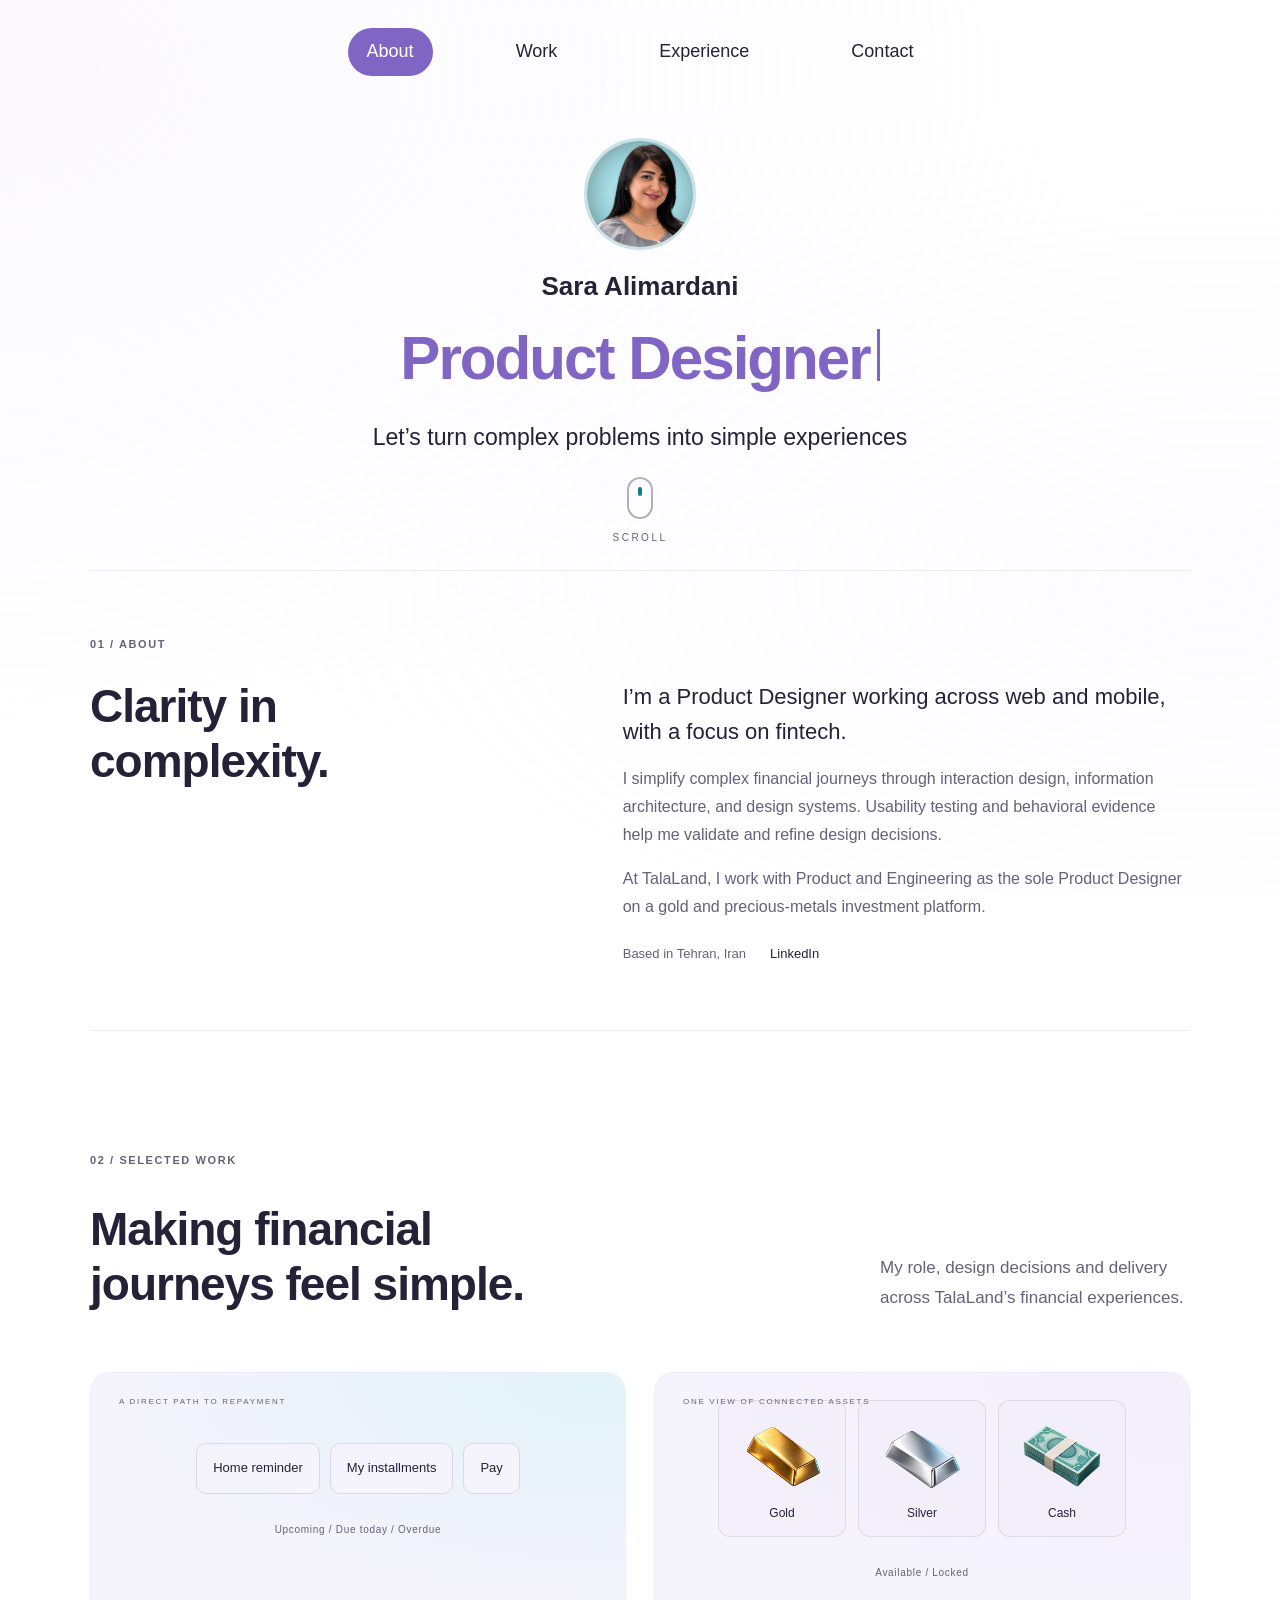
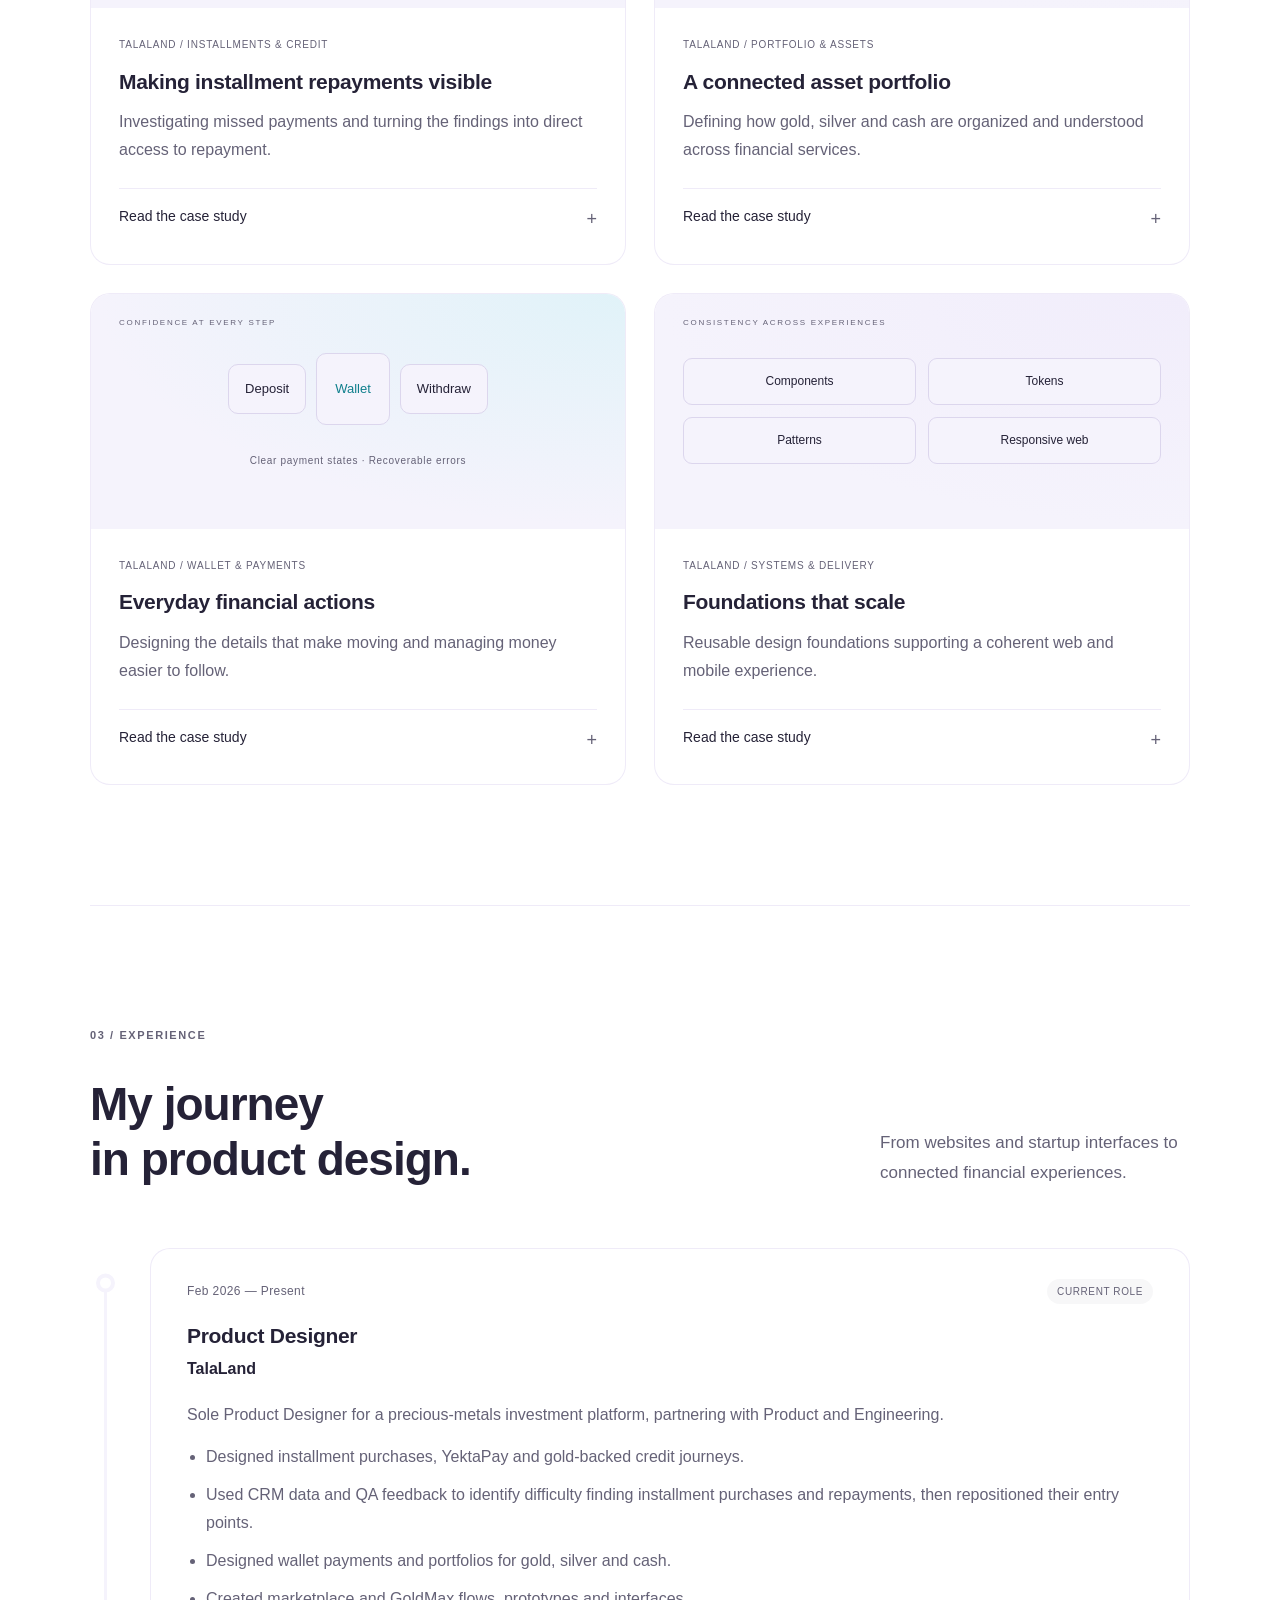
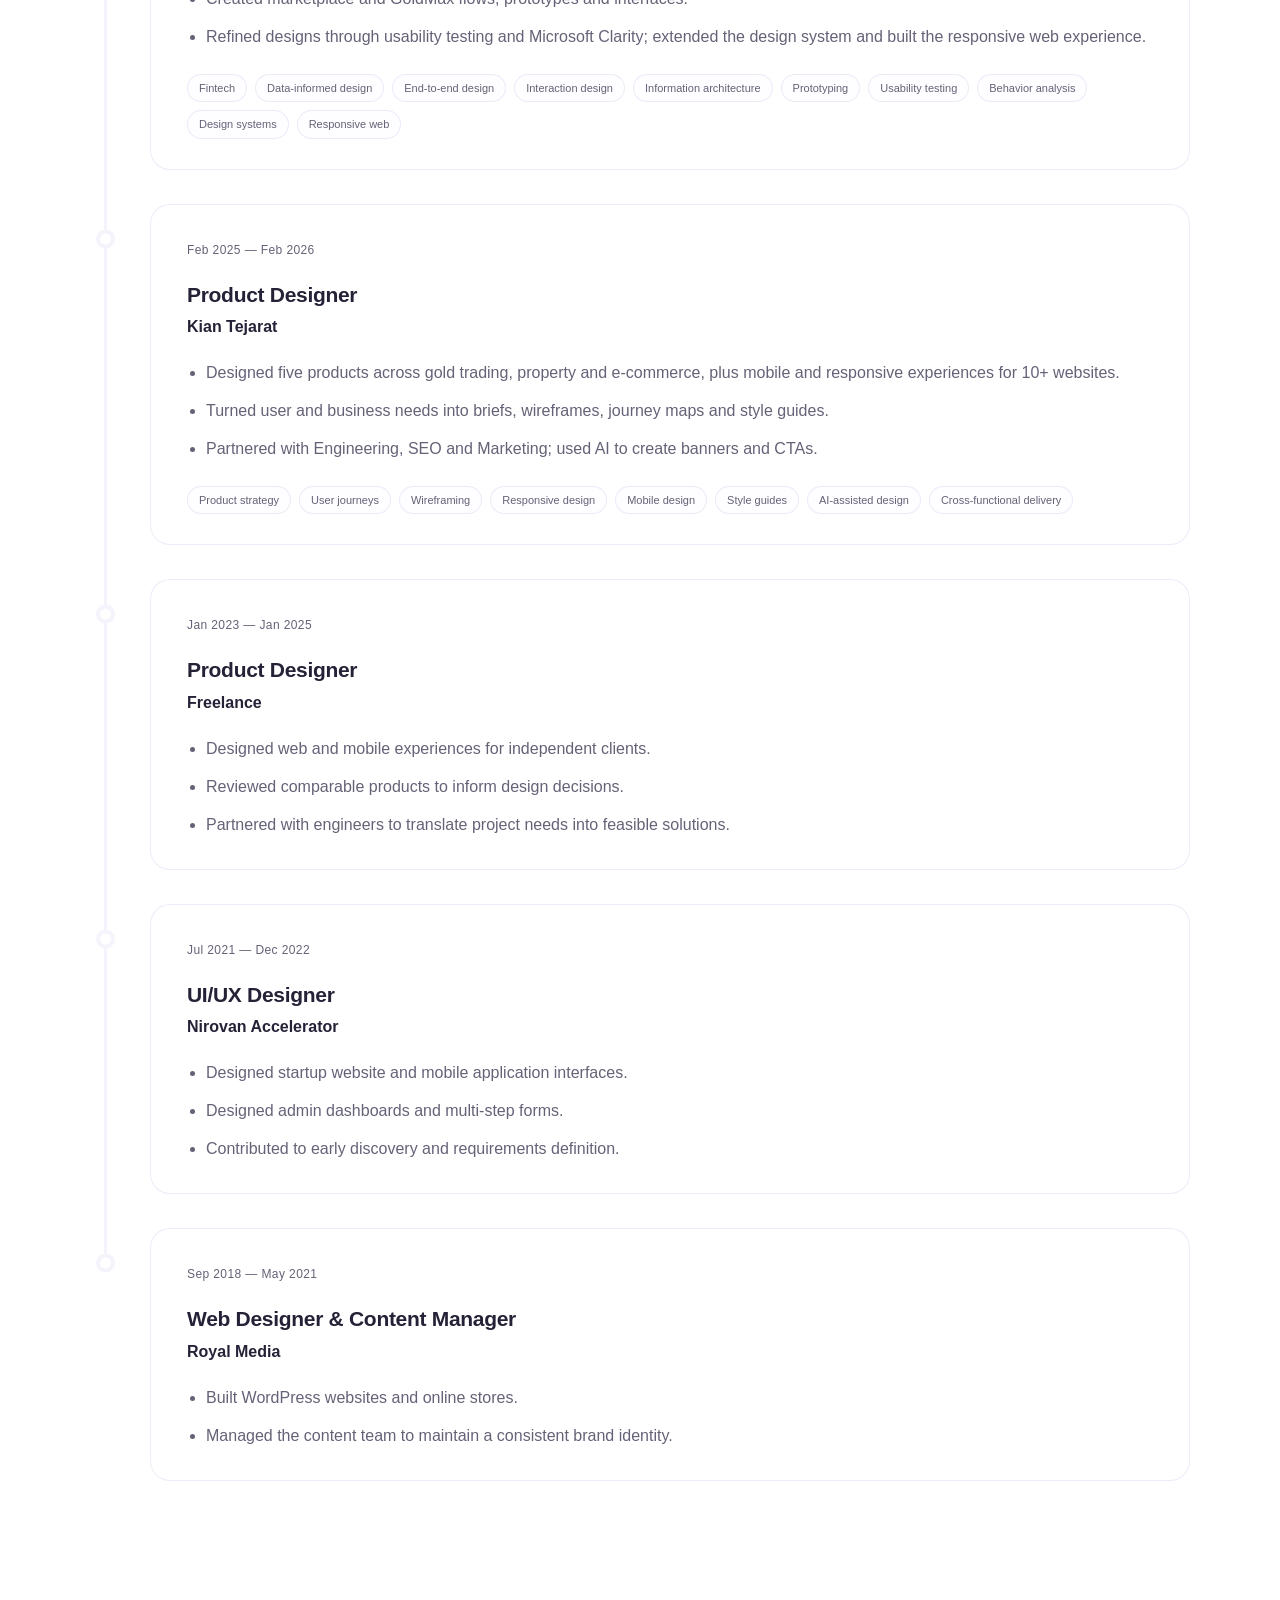
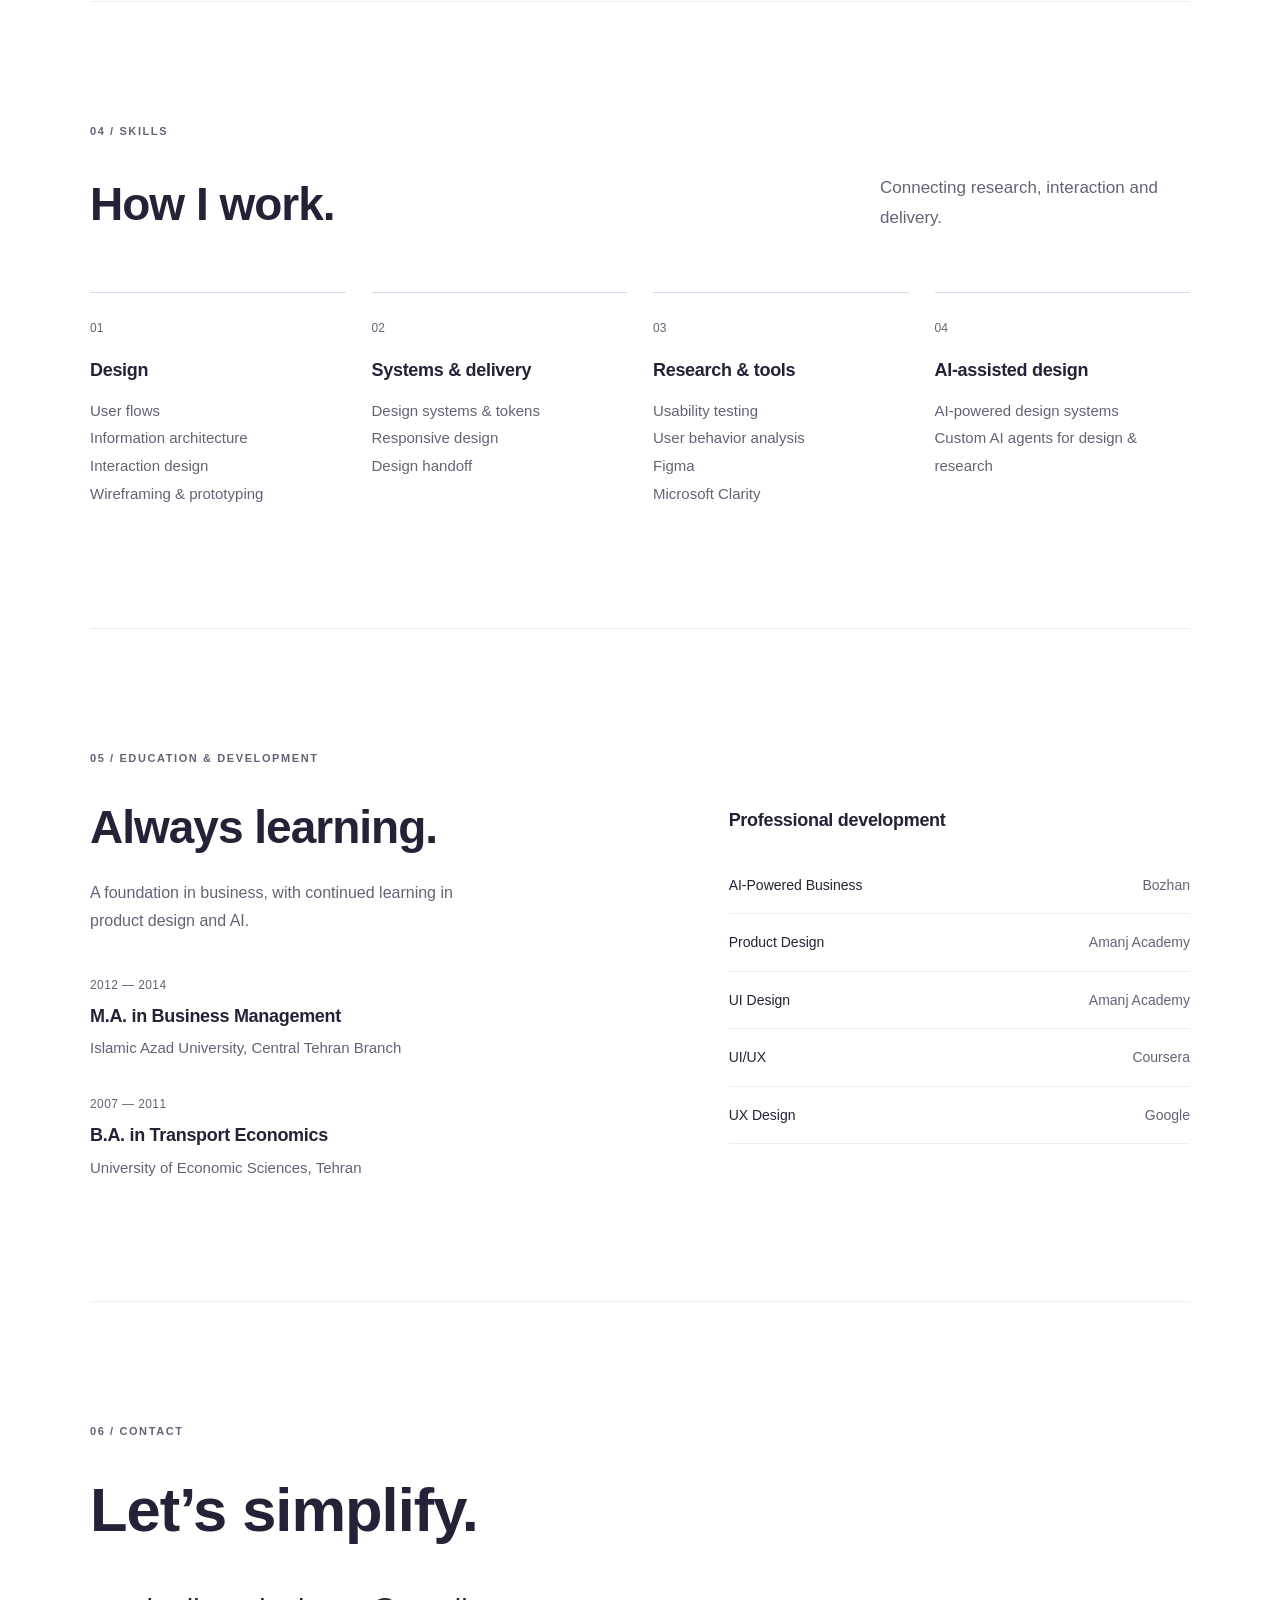
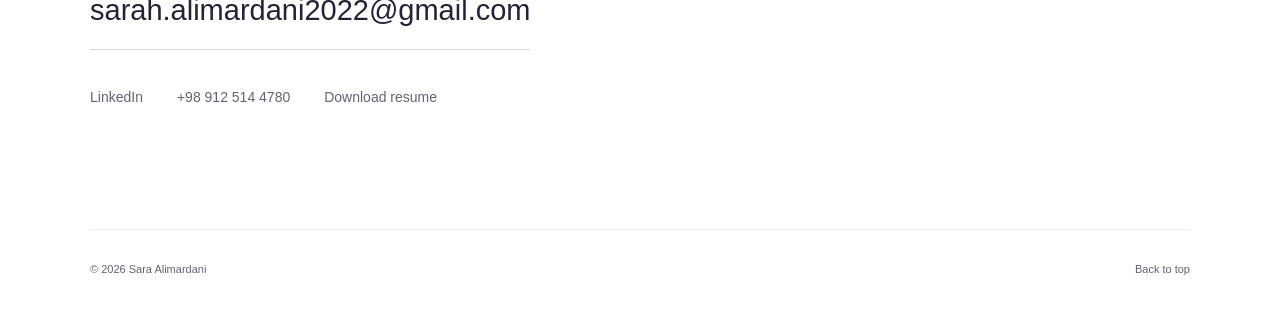
==== index.html @ 8ee539e5 "Restore purple and cyan in a light theme" ====
<!doctype html>
<html lang="en" dir="ltr">
<head><meta charset="utf-8"><meta name="viewport" content="width=device-width,initial-scale=1"><meta name="theme-color" content="#ffffff"><meta name="description" content="Sara Alimardani, Product Designer. Fintech product design, financial journeys, research and design systems."><title>Sara Alimardani — Product Designer</title><link rel="stylesheet" href="style.css?v=20261010-light-purple-cyan"><script src="app.js?v=20261009-roles" defer></script></head>
<body>
<a class="skip" href="#about">Skip to content</a>
<header><nav aria-label="Main navigation"><a class="active" href="#about" aria-current="location">About</a><a href="#work">Work</a><a href="#experience">Experience</a><a href="#contact">Contact</a></nav><div class="page-progress" aria-hidden="true"><span></span></div></header>
<main>
<section class="hero" id="top"><div class="hero-content"><img class="portrait" src="sara-alimardani.jpg" alt="Sara Alimardani" width="740" height="740"><p class="name">Sara Alimardani</p><h1><span id="typed">Product Designer</span><span class="cursor" aria-hidden="true"></span></h1><p class="tagline">Let’s turn complex problems into simple experiences</p></div><a href="#about" class="scroll-cue" aria-label="Scroll to about"><span class="scroll-mouse" aria-hidden="true"><span class="scroll-wheel"></span></span><span class="scroll-label">SCROLL</span></a></section>
<section id="about" class="section wrap"><div class="section-label">01 / ABOUT</div><div class="about-grid"><h2>Clarity in<br>complexity.</h2><div><p class="lead">I’m a Product Designer working across web and mobile, with a focus on fintech.</p><p>I simplify complex financial journeys through interaction design, information architecture, and design systems. Usability testing and behavioral evidence help me validate and refine design decisions.</p><p>At TalaLand, I work with Product and Engineering as the sole Product Designer on a gold and precious-metals investment platform.</p><div class="about-meta"><span>Based in Tehran, Iran</span><a href="https://www.linkedin.com/in/saraalimardani" target="_blank" rel="noopener noreferrer">LinkedIn</a></div></div></div></section>
<section id="work" class="section wrap"><div class="section-label">02 / SELECTED WORK</div><div class="section-heading"><h2>Making financial<br>journeys feel simple.</h2><p>My role, design decisions and delivery across TalaLand’s financial experiences.</p></div><div class="work-grid">
<article class="work-card"><div class="work-visual installments" aria-hidden="true"><div class="visual-label">A DIRECT PATH TO REPAYMENT</div><div class="flow"><span>Home reminder</span><span>My installments</span><span>Pay</span></div><div class="flow-bottom">Upcoming / Due today / Overdue</div></div><div class="work-copy"><p class="eyebrow">TALALAND / INSTALLMENTS &amp; CREDIT</p><h3>Making installment repayments visible</h3><p>Investigating missed payments and turning the findings into direct access to repayment.</p><details><summary>Read the case study <span>+</span></summary><p><strong>Problem and my role.</strong> A high number of users were not paying their installments. As TalaLand’s sole Product Designer, I investigated the repayment experience and designed changes to how users found and accessed payment.</p><p><strong>Research.</strong> I gathered QA data and worked with CRM and its manager. I prepared a set of questions for CRM to complete with user-related information, and reviewed records of users who had not paid over the previous two months.</p><p><strong>Finding.</strong> My analysis pointed to difficulty finding the installment-payment action after a change to the installment hub. I treated discoverability as the issue to address in the repayment journey.</p><p><strong>Decision 1 — a home-screen reminder.</strong> For users with an installment purchase, I designed a box on the app’s home screen that appears three days before payment is due. Its status progresses from three days remaining to two, one, due today and overdue. A payment CTA provides direct access to repayment. Once the installment is paid, the box disappears.</p><p><strong>Decision 2 — a hub for returning users.</strong> I split the installment hub into “My installment purchases” and “New installment purchase” tabs. The tabs appear for users who have previously made an installment purchase. Users who have never made one continue to see the purchase-options page.</p><p><strong>From evidence to delivery.</strong> I took the work from investigating non-payment and collecting information from QA and CRM to defining the two access points, their interaction states and conditional visibility. Both changes were added to the app. The delivered design gives existing buyers access to repayment from the home screen and the installment hub.</p><p><strong>Impact measurement.</strong> This work is recent, and its effect on repayment has not yet been measured. The delivered changes establish direct access to payment; a reduction in missed payments is not yet a verified result.</p></details></div></article>
<article class="work-card"><div class="work-visual assets" aria-hidden="true"><div class="visual-label">ONE VIEW OF CONNECTED ASSETS</div><div class="asset-stack"><span><img src="gold-3d.png" alt="" width="1280" height="1280" loading="lazy">Gold</span><span><img src="silver-3d.png" alt="" width="1280" height="1280" loading="lazy">Silver</span><span><img src="cash-3d.png" alt="" width="1280" height="1280" loading="lazy">Cash</span></div><div class="flow-bottom">Available / Locked</div></div><div class="work-copy"><p class="eyebrow">TALALAND / PORTFOLIO &amp; ASSETS</p><h3>A connected asset portfolio</h3><p>Defining how gold, silver and cash are organized and understood across financial services.</p><details><summary>Read the case study <span>+</span></summary><p><strong>My role.</strong> I built TalaLand’s asset portfolio from the ground up, starting with the asset model and information architecture before designing its views and interactions.</p><p><strong>Structure before screens.</strong> The portfolio needed to represent gold, silver and cash across financial services. I defined the available and locked asset states as part of that structure.</p><p><strong>Journey and interface.</strong> I designed the portfolio overview, asset details and transaction history as connected parts of the experience. This took the work from defining what the portfolio contained to designing how people navigated and understood it.</p><p><strong>Delivered work.</strong> The design scope included the asset model, information architecture, portfolio views, asset states, details and transaction history. My contribution extended beyond individual interface screens to the structure underlying them.</p></details></div></article>
<article class="work-card"><div class="work-visual wallet" aria-hidden="true"><div class="visual-label">CONFIDENCE AT EVERY STEP</div><div class="wallet-flow"><span>Deposit</span><span class="wallet-center">Wallet</span><span>Withdraw</span></div><div class="flow-bottom">Clear payment states · Recoverable errors</div></div><div class="work-copy"><p class="eyebrow">TALALAND / WALLET &amp; PAYMENTS</p><h3>Everyday financial actions</h3><p>Designing the details that make moving and managing money easier to follow.</p><details><summary>Read the case study <span>+</span></summary><p><strong>My role.</strong> I designed TalaLand’s wallet and payment flows and worked with Product and Engineering on constraints and handoff.</p><p><strong>Journey scope.</strong> The work covered deposits, withdrawals, bank account management and deposit matching. I considered the supporting tasks alongside the main movement of money.</p><p><strong>States and interaction.</strong> I designed payment statuses and error handling as part of the flows. I included these states in the interaction design alongside the primary actions.</p><p><strong>Delivery.</strong> I partnered with Product and Engineering to translate the designs into a feasible delivery scope and handoff. The resulting design covered the core actions and the states users encountered around them.</p></details></div></article>
<article class="work-card"><div class="work-visual systems" aria-hidden="true"><div class="visual-label">CONSISTENCY ACROSS EXPERIENCES</div><div class="system-blocks"><span>Components</span><span>Tokens</span><span>Patterns</span><span>Responsive web</span></div></div><div class="work-copy"><p class="eyebrow">TALALAND / SYSTEMS &amp; DELIVERY</p><h3>Foundations that scale</h3><p>Reusable design foundations supporting a coherent web and mobile experience.</p><details><summary>Read the case study <span>+</span></summary><p><strong>My role.</strong> I extended TalaLand’s existing design system and designed the responsive web experience from scratch, partnering with Product and Engineering on delivery.</p><p><strong>Design foundations.</strong> I added components, tokens and reusable patterns to the existing system. This connected the foundations used to build interfaces with the wider product-design work.</p><p><strong>Product application.</strong> I applied the design work to the responsive web experience. My scope included both the reusable system and the experience it supported.</p><p><strong>Delivery.</strong> I worked with Product and Engineering on constraints and handoff. The contribution spanned reusable design foundations, responsive interface design and collaboration through delivery.</p></details></div></article>
</div></section>
<section id="experience" class="section wrap"><div class="section-label">03 / EXPERIENCE</div><div class="section-heading"><h2>My journey<br>in product design.</h2><p>From websites and startup interfaces to connected financial experiences.</p></div><div class="timeline"><div class="timeline-track" aria-hidden="true"><div class="timeline-fill"></div></div>
<article class="job"><span class="dot" aria-hidden="true"></span><div class="job-card"><div class="job-top"><span class="date">Feb 2026 — Present</span><span class="status">Current role</span></div><h3>Product Designer</h3><p class="company">TalaLand</p><p>Sole Product Designer for a precious-metals investment platform, partnering with Product and Engineering.</p><ul><li>Designed installment purchases, YektaPay and gold-backed credit journeys.</li><li>Used CRM data and QA feedback to identify difficulty finding installment purchases and repayments, then repositioned their entry points.</li><li>Designed wallet payments and portfolios for gold, silver and cash.</li><li>Created marketplace and GoldMax flows, prototypes and interfaces.</li><li>Refined designs through usability testing and Microsoft Clarity; extended the design system and built the responsive web experience.</li></ul><div class="tags"><span>Fintech</span><span>Data-informed design</span><span>End-to-end design</span><span>Interaction design</span><span>Information architecture</span><span>Prototyping</span><span>Usability testing</span><span>Behavior analysis</span><span>Design systems</span><span>Responsive web</span></div></div></article>
<article class="job"><span class="dot" aria-hidden="true"></span><div class="job-card"><span class="date">Feb 2025 — Feb 2026</span><h3>Product Designer</h3><p class="company">Kian Tejarat</p><ul><li>Designed five products across gold trading, property and e-commerce, plus mobile and responsive experiences for 10+ websites.</li><li>Turned user and business needs into briefs, wireframes, journey maps and style guides.</li><li>Partnered with Engineering, SEO and Marketing; used AI to create banners and CTAs.</li></ul><div class="tags"><span>Product strategy</span><span>User journeys</span><span>Wireframing</span><span>Responsive design</span><span>Mobile design</span><span>Style guides</span><span>AI-assisted design</span><span>Cross-functional delivery</span></div></div></article>
<article class="job"><span class="dot" aria-hidden="true"></span><div class="job-card"><span class="date">Jan 2023 — Jan 2025</span><h3>Product Designer</h3><p class="company">Freelance</p><ul><li>Designed web and mobile experiences for independent clients.</li><li>Reviewed comparable products to inform design decisions.</li><li>Partnered with engineers to translate project needs into feasible solutions.</li></ul></div></article>
<article class="job"><span class="dot" aria-hidden="true"></span><div class="job-card"><span class="date">Jul 2021 — Dec 2022</span><h3>UI/UX Designer</h3><p class="company">Nirovan Accelerator</p><ul><li>Designed startup website and mobile application interfaces.</li><li>Designed admin dashboards and multi-step forms.</li><li>Contributed to early discovery and requirements definition.</li></ul></div></article>
<article class="job"><span class="dot" aria-hidden="true"></span><div class="job-card"><span class="date">Sep 2018 — May 2021</span><h3>Web Designer &amp; Content Manager</h3><p class="company">Royal Media</p><ul><li>Built WordPress websites and online stores.</li><li>Managed the content team to maintain a consistent brand identity.</li></ul></div></article>
</div></section>
<section id="skills" class="section wrap"><div class="section-label">04 / SKILLS</div><div class="section-heading"><h2>How I work.</h2><p>Connecting research, interaction and delivery.</p></div><div class="skills-grid"><article><span class="skill-number">01</span><h3>Design</h3><p>User flows<br>Information architecture<br>Interaction design<br>Wireframing &amp; prototyping</p></article><article><span class="skill-number">02</span><h3>Systems &amp; delivery</h3><p>Design systems &amp; tokens<br>Responsive design<br>Design handoff</p></article><article><span class="skill-number">03</span><h3>Research &amp; tools</h3><p>Usability testing<br>User behavior analysis<br>Figma<br>Microsoft Clarity</p></article><article><span class="skill-number">04</span><h3>AI-assisted design</h3><p>AI-powered design systems<br>Custom AI agents for design &amp; research</p></article></div></section>
<section id="education" class="section wrap"><div class="section-label">05 / EDUCATION &amp; DEVELOPMENT</div><div class="education-grid"><div><h2>Always learning.</h2><p class="education-intro">A foundation in business, with continued learning in product design and AI.</p><div class="degree"><span class="date">2012 — 2014</span><h3>M.A. in Business Management</h3><p>Islamic Azad University, Central Tehran Branch</p></div><div class="degree"><span class="date">2007 — 2011</span><h3>B.A. in Transport Economics</h3><p>University of Economic Sciences, Tehran</p></div></div><div class="courses"><h3>Professional development</h3><div><span>AI-Powered Business</span><span>Bozhan</span></div><div><span>Product Design</span><span>Amanj Academy</span></div><div><span>UI Design</span><span>Amanj Academy</span></div><div><span>UI/UX</span><span>Coursera</span></div><div><span>UX Design</span><span>Google</span></div></div></div></section>
<section id="contact" class="section wrap contact"><div class="section-label">06 / CONTACT</div><h2>Let’s simplify.</h2><a class="email" href="mailto:sarah.alimardani2022@gmail.com">sarah.alimardani2022@gmail.com </a><div class="contact-links"><a href="https://www.linkedin.com/in/saraalimardani" target="_blank" rel="noopener noreferrer">LinkedIn</a><a href="tel:+989125144780">+98 912 514 4780</a><a href="Sara-Alimardani-Resume.pdf" download>Download resume</a></div></section>
</main><footer class="wrap"><span>© <span id="year">2026</span> Sara Alimardani</span><a href="#top">Back to top</a></footer>
</body></html>
---- style.css ----
:root{color-scheme:light;--bg:#FFFFFF;--panel:#FFFFFF;--ink:#252237;--muted:#656277;--cyan:#0F7F8C;--purple:#7C3AED;--border:rgba(128,101,196,.15);font-family:Arial,Helvetica,sans-serif;font-synthesis:none}*{box-sizing:border-box}html{scroll-behavior:smooth;scroll-padding-top:110px}body{margin:0;color:var(--ink);background:var(--bg);font-size:16px;line-height:1.7}body:before{content:"";position:fixed;inset:0;pointer-events:none;z-index:-1;background:radial-gradient(ellipse at 0 8%,#EDE7FAa6,transparent 60%),radial-gradient(ellipse at 95% 65%,#EDE7FA60,transparent 55%)}a{color:inherit;text-decoration:none}button,a,summary{-webkit-tap-highlight-color:transparent}a:focus-visible,summary:focus-visible{outline:2px solid var(--cyan);outline-offset:7px;border-radius:5px}::selection{background:#7C3AED80;color:white}h1,h2,h3,p{margin:0}h2{font-size:clamp(32px,4vw,52px);line-height:1.14;letter-spacing:-1.6px;font-weight:650}h3{font-size:22px;line-height:1.35;letter-spacing:-.45px}p{color:var(--muted)}.wrap{width:min(1100px,calc(100% - 80px));margin:auto}.skip{position:fixed;top:-80px;left:20px;z-index:20;background:var(--purple);padding:12px}.skip:focus{top:10px}header{position:fixed;inset:0 0 auto;z-index:10;transition:background .2s,box-shadow .2s}header.scrolled{background:#FFFFFFf0;backdrop-filter:blur(18px);box-shadow:0 1px 0 var(--border)}nav{height:104px;display:flex;align-items:center;justify-content:center;gap:clamp(16px,5vw,72px)}nav a{font-size:18px;padding:8px 19px;border-radius:100px;transition:background .2s,color .2s}nav a:hover{color:var(--cyan)}nav a.active{background:var(--purple);color:white}.page-progress{height:2px;background:transparent}.page-progress span{display:block;height:100%;width:100%;background:var(--cyan);transform:scaleX(0);transform-origin:left}.hero{position:relative;min-height:100svh;display:grid;place-items:center;text-align:center;padding:150px 30px 105px}.hero-content{width:100%;max-width:1250px}.name{font-size:clamp(22px,2.8vw,34px);font-weight:700;color:var(--ink);margin-bottom:40px}h1{font-size:clamp(42px,6.3vw,90px);line-height:1.18;letter-spacing:-2px;color:var(--purple);min-height:1.18em}.cursor{display:inline-block;width:3px;height:.85em;background:var(--purple);margin-left:7px;vertical-align:-.02em;animation:blink 1s step-end infinite}.tagline{font-size:clamp(19px,2.4vw,32px);color:#252237;margin-top:64px;line-height:1.5}.resume{display:inline-flex;align-items:center;gap:32px;border-bottom:1px solid #DCD6ED;padding:9px 0;margin-top:40px;font-size:14px;color:#252237}.resume:hover{color:var(--cyan);border-color:var(--cyan)}.scroll-cue{position:absolute;bottom:25px;display:flex;align-items:center;gap:13px;text-transform:uppercase;letter-spacing:2px;font-size:10px;color:var(--muted)}.scroll-cue span{font-size:24px;color:var(--cyan)}.section{padding-top:120px;padding-bottom:120px;border-top:1px solid var(--border)}.section-label{font-size:11px;font-weight:700;letter-spacing:2px;color:var(--purple);margin-bottom:32px}.about-grid{display:grid;grid-template-columns:1fr 1.2fr;gap:90px}.about-grid p+p{margin-top:22px}.about-grid .lead{font-size:23px;line-height:1.5;color:var(--ink)}.about-meta{display:flex;flex-wrap:wrap;gap:24px;margin-top:32px;font-size:13px;color:var(--muted)}.about-meta a{color:var(--cyan)}.section-heading{display:flex;align-items:end;justify-content:space-between;gap:50px;margin-bottom:60px}.section-heading>p{max-width:310px;font-size:16px}.timeline{position:relative;--start:35px;--length:calc(100% - 70px);padding-left:60px}.timeline-track{position:absolute;left:14px;top:var(--start);height:var(--length);width:3px;background:#F5F3FC;border-radius:5px;overflow:hidden}.timeline-fill{width:100%;height:0;background:linear-gradient(var(--cyan),#19B5C5);box-shadow:0 0 12px #0F7F8C77}.job{position:relative;padding-bottom:34px}.job:last-child{padding-bottom:0}.dot{position:absolute;top:35px;left:-54px;width:19px;height:19px;border:4px solid #F5F3FC;border-radius:50%;background:var(--bg);transform:translateY(-50%);transition:background .2s,border-color .2s,box-shadow .2s;z-index:1}.job.passed .dot{background:var(--cyan);border-color:#F5F3FC}.job.active-step .dot{background:var(--purple);border-color:#A78BFA;box-shadow:0 0 0 7px #7C3AED24,0 0 0 14px #7C3AED12}.job-card{border:1px solid var(--border);background:linear-gradient(130deg,#FFFFFFf0,#FFFFFFf0);padding:30px 36px;border-radius:20px;transition:border-color .2s}.job.active-step .job-card{border-color:#7C3AED65}.job-top{display:flex;align-items:center;justify-content:space-between;gap:20px}.date{font-size:12px;letter-spacing:.4px;color:#656277}.status{font-size:10px;letter-spacing:.8px;text-transform:uppercase;color:var(--cyan);background:#0F7F8C12;padding:4px 10px;border-radius:30px}.job-card h3{margin-top:17px}.company{color:var(--cyan);font-size:16px;margin:4px 0 18px}.job-card>p:not(.company){font-size:15px}.job-card ul{padding-left:19px;color:var(--muted);font-size:14px;margin:14px 0 0}.job-card li+li{margin-top:9px}.job-card li::marker{color:#8065C4}.tags{display:flex;flex-wrap:wrap;gap:8px;margin-top:23px}.tags span{font-size:10px;border:1px solid var(--border);border-radius:30px;padding:4px 10px;color:#656277}.work-grid{display:grid;grid-template-columns:1fr 1fr;gap:28px}.work-card{overflow:hidden;border:1px solid var(--border);border-radius:20px;background:#FFFFFF}.work-visual{height:235px;padding:25px 28px;display:flex;flex-direction:column;justify-content:center;gap:27px;position:relative;background:radial-gradient(at 100% 0,#CCF2F580,transparent 70%),#F5F3FC}.visual-label{position:absolute;left:28px;top:22px;font-size:8px;letter-spacing:1.7px;color:#656277}.flow{display:flex;align-items:center;justify-content:center;gap:10px}.flow span,.wallet-flow>span{background:#F5F3FC;border:1px solid #DCD6ED;padding:13px 16px;border-radius:10px;font-size:13px;color:#252237}.flow i{font-style:normal;color:var(--cyan)}.flow-bottom{font-size:10px;text-align:center;color:#656277;letter-spacing:.7px}.assets{background:radial-gradient(at 100% 0,#EDE7FA80,transparent 70%),#F5F3FC}.asset-stack{display:flex;justify-content:center;gap:13px}.asset-stack>span{display:flex;align-items:center;flex-direction:column;gap:8px;font-size:12px;min-width:80px;padding:15px 12px;background:#F5F3FC;border:1px solid #DCD6ED;border-radius:12px}.asset-stack b{font-size:23px;color:#8065C4}.wallet{background:radial-gradient(at 100% 0,#CCF2F580,transparent 70%),#F5F3FC}.wallet-flow{display:flex;align-items:center;justify-content:center;gap:10px}.wallet-flow .wallet-center{color:var(--cyan);border-color:#DCD6ED;padding:24px 18px}.systems{background:radial-gradient(at 100% 0,#EDE7FA80,transparent 70%),#F5F3FC}.system-blocks{display:grid;grid-template-columns:1fr 1fr;gap:12px}.system-blocks>span{text-align:center;padding:12px 5px;font-size:12px;border:1px solid #DCD6ED;border-radius:9px;background:#F5F3FC}.work-copy{padding:28px}.eyebrow{color:#656277;letter-spacing:1px;font-size:9px;margin-bottom:13px}.work-copy h3{margin-bottom:12px}.work-copy>p:not(.eyebrow){font-size:14px}.work-copy details{border-top:1px solid var(--border);margin-top:24px;padding-top:15px}.work-copy summary{list-style:none;cursor:pointer;font-size:13px;display:flex;justify-content:space-between;color:#252237}.work-copy summary::-webkit-details-marker{display:none}.work-copy summary span{color:var(--cyan);font-size:18px}.work-copy details[open] summary span{transform:rotate(45deg)}.work-copy details p{font-size:13px;margin-top:14px}.skills-grid{display:grid;grid-template-columns:repeat(4,1fr);gap:26px}.skills-grid article{border-top:1px solid #DCD6ED;padding-top:20px}.skill-number{font-size:12px;color:var(--cyan)}.skills-grid h3{font-size:17px;margin:17px 0 13px}.skills-grid p{font-size:14px;line-height:1.95}.education-grid{display:grid;grid-template-columns:1.2fr 1fr;gap:85px}.education-intro{margin:24px 0 35px;max-width:400px}.degree+.degree{margin-top:28px}.degree h3{font-size:18px;margin:6px 0}.degree p{font-size:13px}.courses{padding-top:8px}.courses>h3{font-size:18px;margin-bottom:24px}.courses>div{display:flex;justify-content:space-between;gap:20px;border-bottom:1px solid var(--border);padding:16px 0;font-size:13px}.courses>div>span:last-child{color:var(--muted);text-align:right}.contact h2{font-size:clamp(42px,5.5vw,72px)}.email{display:inline-flex;gap:35px;align-items:center;font-size:clamp(16px,2.8vw,29px);color:var(--cyan);margin-top:38px;border-bottom:1px solid #0F7F8C55;padding-bottom:13px;overflow-wrap:anywhere}.contact-links{display:flex;gap:34px;flex-wrap:wrap;margin-top:35px;font-size:13px;color:var(--muted)}.contact-links a:hover{color:var(--cyan)}footer{padding-top:30px!important;padding-bottom:35px!important;border-top:1px solid var(--border);display:flex;justify-content:space-between;color:var(--muted);font-size:11px}@keyframes blink{50%{opacity:0}}@media(min-width:1600px){.hero-content{transform:translateY(-10px)}.name{margin-bottom:45px}.tagline{margin-top:85px}}@media(max-width:800px){.wrap{width:calc(100% - 48px)}nav{height:80px;gap:6px}nav a{font-size:13px;padding:8px 12px}.hero{padding:130px 22px 95px}.name{margin-bottom:28px}h1{letter-spacing:-1.5px}.tagline{margin-top:38px}.section{padding-top:75px;padding-bottom:75px}.about-grid,.education-grid{grid-template-columns:1fr;gap:30px}.section-heading{display:block;margin-bottom:40px}.section-heading>p{margin-top:22px}.skills-grid{grid-template-columns:1fr 1fr;gap:35px}.job-card{padding:24px}.timeline{padding-left:38px}.timeline-track{left:8px}.dot{left:-38px}.work-grid{gap:20px}.work-copy{padding:22px}.work-visual{padding:22px 16px}.flow{gap:5px}.flow span{padding:12px 8px;font-size:11px}.asset-stack{gap:7px}.asset-stack>span{min-width:65px}.wallet-flow{gap:5px}.wallet-flow>span{font-size:11px;padding:10px}.email{gap:15px}}@media(max-width:560px){.wrap{width:calc(100% - 36px)}nav{gap:0;height:73px}nav a{font-size:12px;padding:7px 10px}.hero h1{font-size:clamp(35px,9.5vw,49px)}.name{font-size:24px}.tagline{font-size:20px;max-width:350px;margin-left:auto;margin-right:auto}.work-grid{grid-template-columns:1fr}.work-visual{height:220px}.job-card{padding:22px 19px;border-radius:15px}.job-card h3{font-size:21px}.status{font-size:8px}.job-top{gap:7px}.date{font-size:10px}.job-card ul{font-size:13px}.about-grid .lead{font-size:20px}.section-label{font-size:9px}.contact-links{gap:22px}.email{font-size:16px}.courses>div{font-size:12px}.resume{margin-top:30px}.skills-grid h3{font-size:16px}.skills-grid p{font-size:12px}footer{font-size:10px}}@media(prefers-reduced-motion:reduce){html{scroll-behavior:auto}.cursor{animation:none}.dot,.job-card,header{transition:none}}

/* Reserve one title line throughout the role animation. */
.hero h1{white-space:nowrap}
@media(max-width:560px){.hero h1{font-size:clamp(25px,8.2vw,45px);letter-spacing:-1px}}

.portrait{display:block;width:clamp(120px,13vw,176px);height:auto;aspect-ratio:1;object-fit:cover;border-radius:50%;margin:0 auto 26px;border:3px solid #0F7F8C55;box-shadow:0 12px 42px #25223730}.hero .name{margin-bottom:28px}.hero .tagline{margin-top:44px}@media(max-width:560px){.portrait{width:124px;margin-bottom:22px}.hero .tagline{margin-top:30px}}

.scroll-cue{flex-direction:column;gap:10px;bottom:24px}.scroll-cue .scroll-mouse{display:block;position:relative;width:26px;height:42px;border:2px solid #65627780;border-radius:16px}.scroll-cue .scroll-wheel{position:absolute;top:8px;left:50%;width:4px;height:9px;border-radius:4px;background:var(--cyan);transform:translateX(-50%);animation:mouse-scroll 1.8s ease-in-out infinite}.scroll-cue .scroll-label{font-size:10px;color:var(--muted);letter-spacing:2.5px}@keyframes mouse-scroll{0%,100%{transform:translate(-50%,0);opacity:1}60%{transform:translate(-50%,12px);opacity:.35}}@media(prefers-reduced-motion:reduce){.scroll-cue .scroll-wheel{animation:none}}

.hero h1{font-size:clamp(32px,5.4vw,78px)}@media(max-width:560px){.hero h1{font-size:clamp(22px,6.8vw,38px);letter-spacing:-.8px}}

/* Quiet palette and consistent reading hierarchy. */
:root{--ink:#252237;--muted:#656277;--cyan:#0F7F8C;--purple:#8065C4;--border:rgba(128,101,196,.13)}
body{line-height:1.75;-webkit-font-smoothing:antialiased}
body:before{background:radial-gradient(ellipse at 0 8%,#EDE7FA45,transparent 60%),radial-gradient(ellipse at 95% 65%,#EDE7FA25,transparent 55%)}
h2{font-size:clamp(30px,3.6vw,46px);line-height:1.2;letter-spacing:-1px;font-weight:700}
h3{font-size:21px;line-height:1.4;letter-spacing:-.3px}
.section-label{color:#656277;font-size:11px;letter-spacing:1.6px;font-weight:600}
.section-heading>p{font-size:17px;line-height:1.75}
.about-grid .lead{font-size:22px;line-height:1.6}
.job-card{background:#FFFFFF}.job-card h3{font-size:21px}.company{color:#252237;font-size:16px;font-weight:600}
.job-card>p:not(.company),.job-card ul{font-size:16px;line-height:1.75}.job-card li+li{margin-top:10px}.job-card li::marker{color:#656277}
.date{color:#656277}.status{color:#656277;background:#6562770d;letter-spacing:.6px}
.tags{gap:8px}.tags span{font-size:11px;line-height:1.5;padding:5px 11px;color:#656277;background:#8065C403}
.job.active-step .job-card{border-color:#8065C44d}.job.active-step .dot{border-color:#8065C4;box-shadow:0 0 0 7px #8065C41c,0 0 0 14px #8065C40d}
.timeline-fill{background:var(--cyan);box-shadow:none}
.eyebrow{color:#656277;font-size:10px;letter-spacing:.8px}.work-copy>p:not(.eyebrow){font-size:16px;line-height:1.75}.work-copy details p{font-size:15px;line-height:1.75}.work-copy summary{font-size:14px}.work-copy summary span{color:#656277}
.skill-number{color:#656277}.skills-grid h3{font-size:18px}.skills-grid p{font-size:15px;line-height:1.85}.degree p{font-size:15px}.courses>div{font-size:14px}
.contact h2{font-size:clamp(36px,4.8vw,62px);letter-spacing:-1px}.email{color:#252237;border-bottom-color:#65627740}.contact-links{font-size:14px}.contact-links a:hover,.email:hover{color:var(--cyan)}
.portrait{border-color:#0F7F8C35;box-shadow:none}.about-meta a{color:#252237}
@media(max-width:560px){.job-card>p:not(.company),.job-card ul{font-size:15px}.work-copy>p:not(.eyebrow){font-size:15px}.about-grid .lead{font-size:20px}.skills-grid h3{font-size:17px}.skills-grid p{font-size:14px}.courses>div{font-size:13px}.section-label{font-size:10px}.contact-links{font-size:13px}}

/* Compact introduction, with selected work closer to the first screen. */
.hero{min-height:0;padding:138px 30px 114px}
.hero-content{max-width:1100px;transform:none}
.portrait{width:112px;margin-bottom:18px}
.hero .name{font-size:26px;line-height:1.4;margin-bottom:20px}
.hero h1{font-size:clamp(30px,4.7vw,64px)}
.hero .tagline{font-size:clamp(18px,1.8vw,24px);line-height:1.6;margin-top:24px}
#about{padding-top:64px;padding-bottom:64px}
#about .section-label{margin-bottom:24px}
.about-grid{gap:60px}.about-grid p+p{margin-top:16px}.about-meta{margin-top:22px}
@media(max-width:800px){.hero{padding-top:108px;padding-bottom:108px}.about-grid{gap:26px}}
@media(max-width:560px){.hero{padding:100px 18px 110px}.portrait{width:96px;margin-bottom:16px}.hero .name{font-size:22px;margin-bottom:16px}.hero h1{font-size:clamp(22px,6.8vw,38px)}.hero .tagline{font-size:18px;margin-top:20px;max-width:330px}#about{padding-top:48px;padding-bottom:48px}.about-grid{gap:20px}.about-grid .lead{font-size:19px}}

.asset-stack{gap:12px;align-items:stretch}.asset-stack>span{flex:1;min-width:0;max-width:128px;padding:12px 10px;gap:8px;background:#8065C404;border-color:#65627725}.asset-stack img{display:block;width:82px;height:82px;max-width:100%;object-fit:contain}.assets{background:radial-gradient(at 100% 0,#EDE7FA40,transparent 75%),#F5F3FC}@media(max-width:800px){.asset-stack{gap:8px}.asset-stack>span{padding:10px 6px}.asset-stack img{width:66px;height:66px}}@media(max-width:560px){.asset-stack img{width:76px;height:76px}}
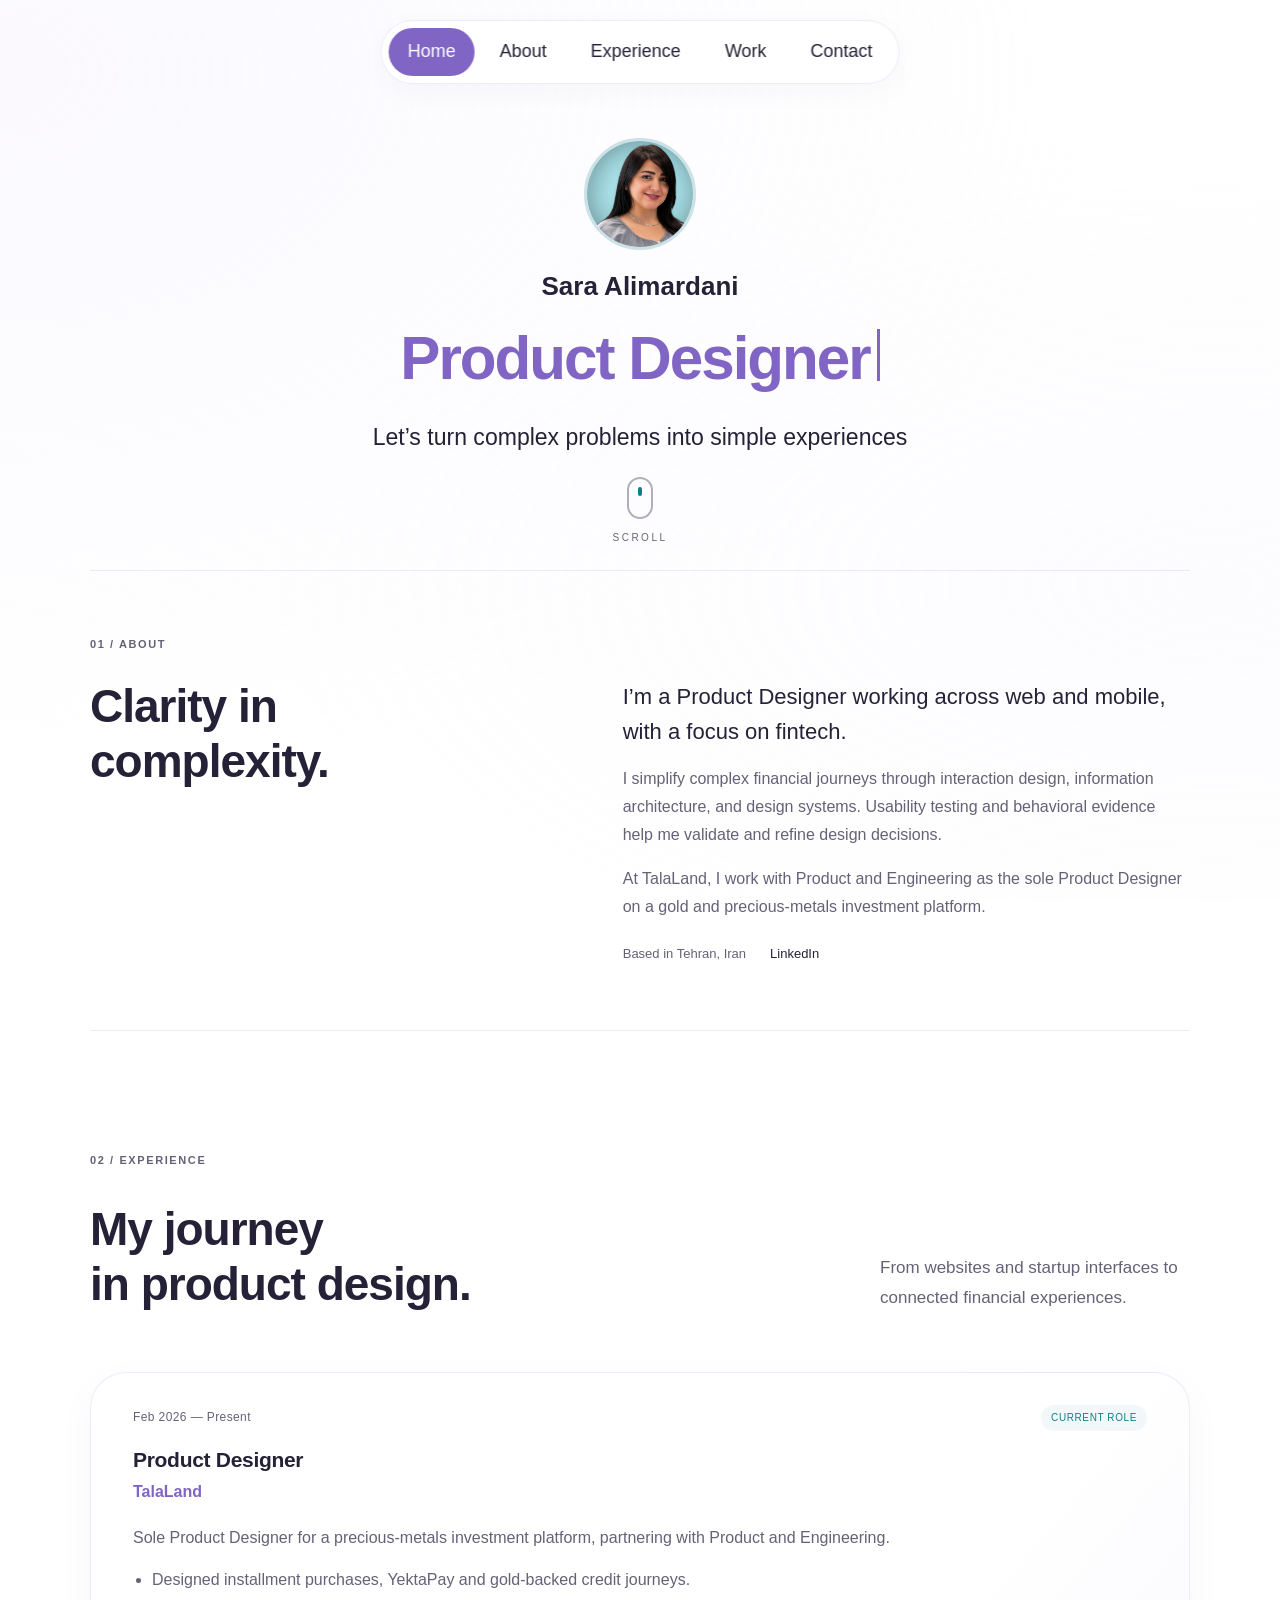
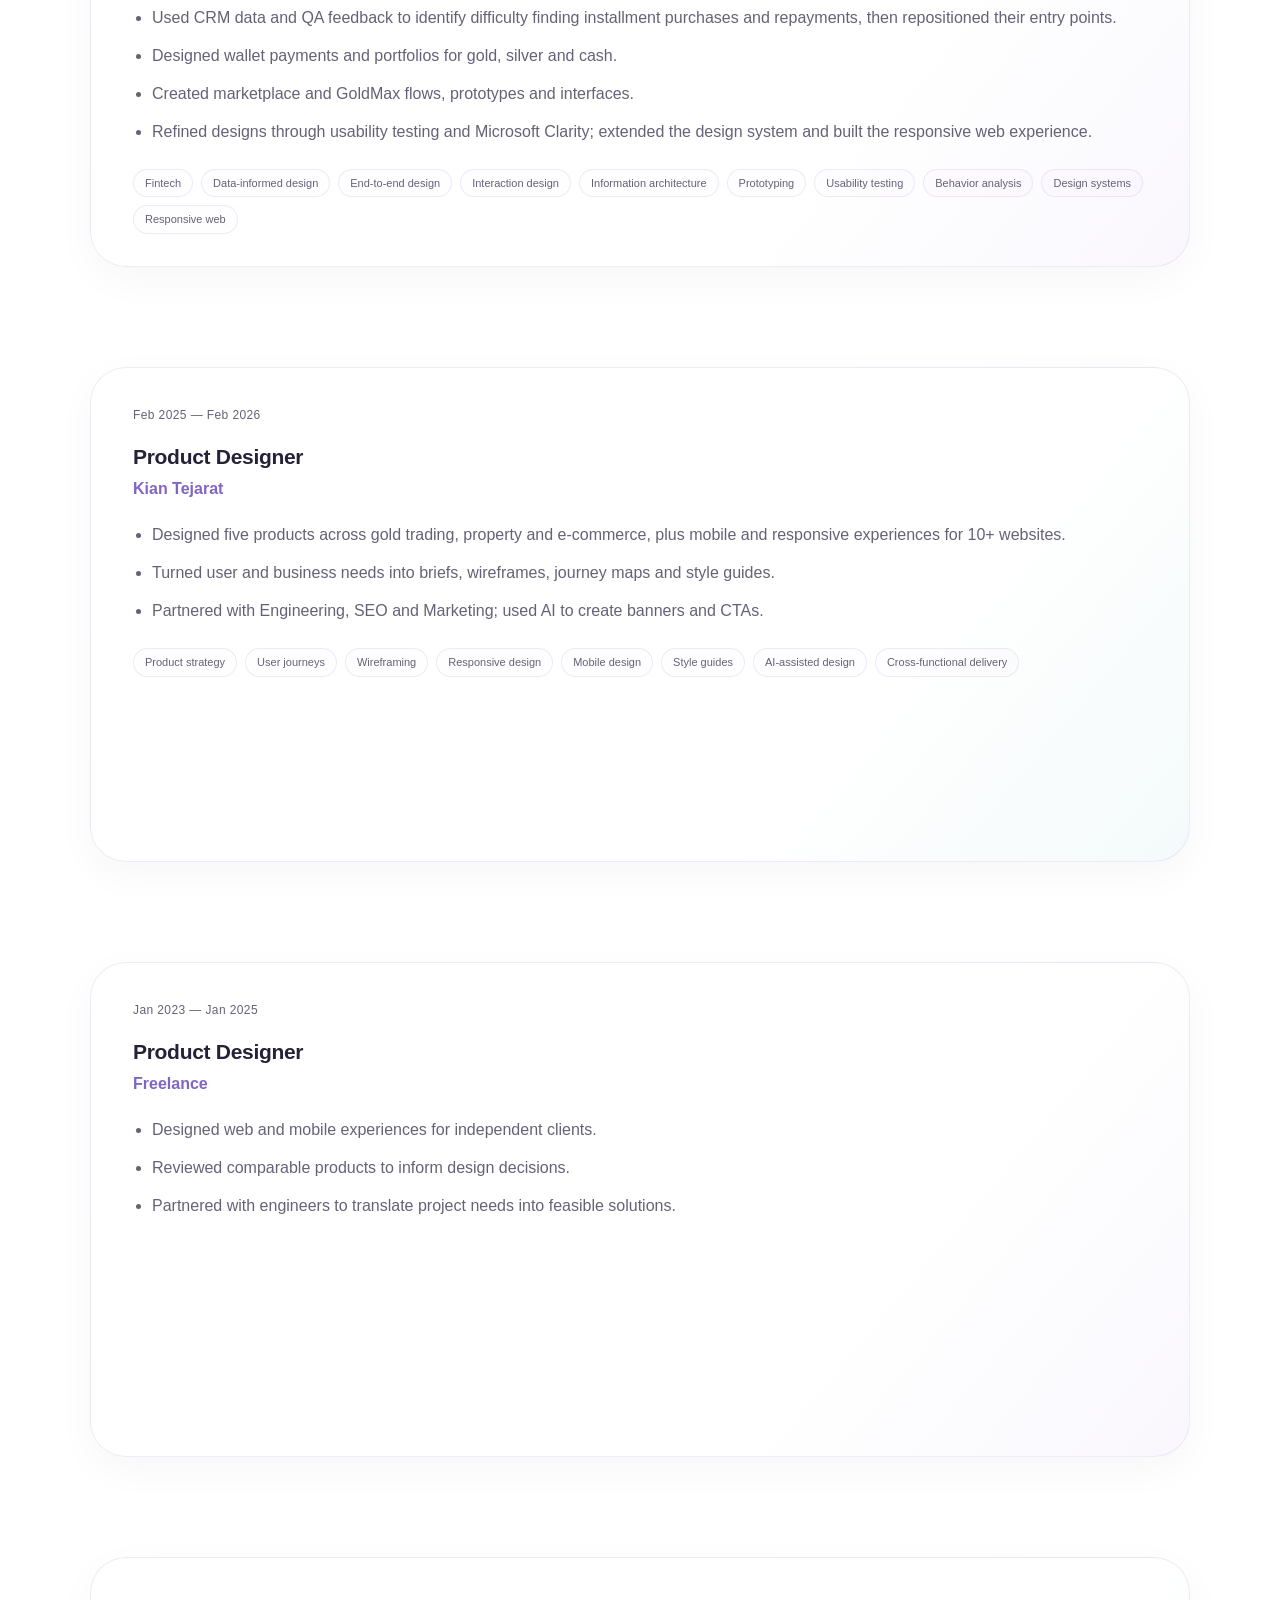
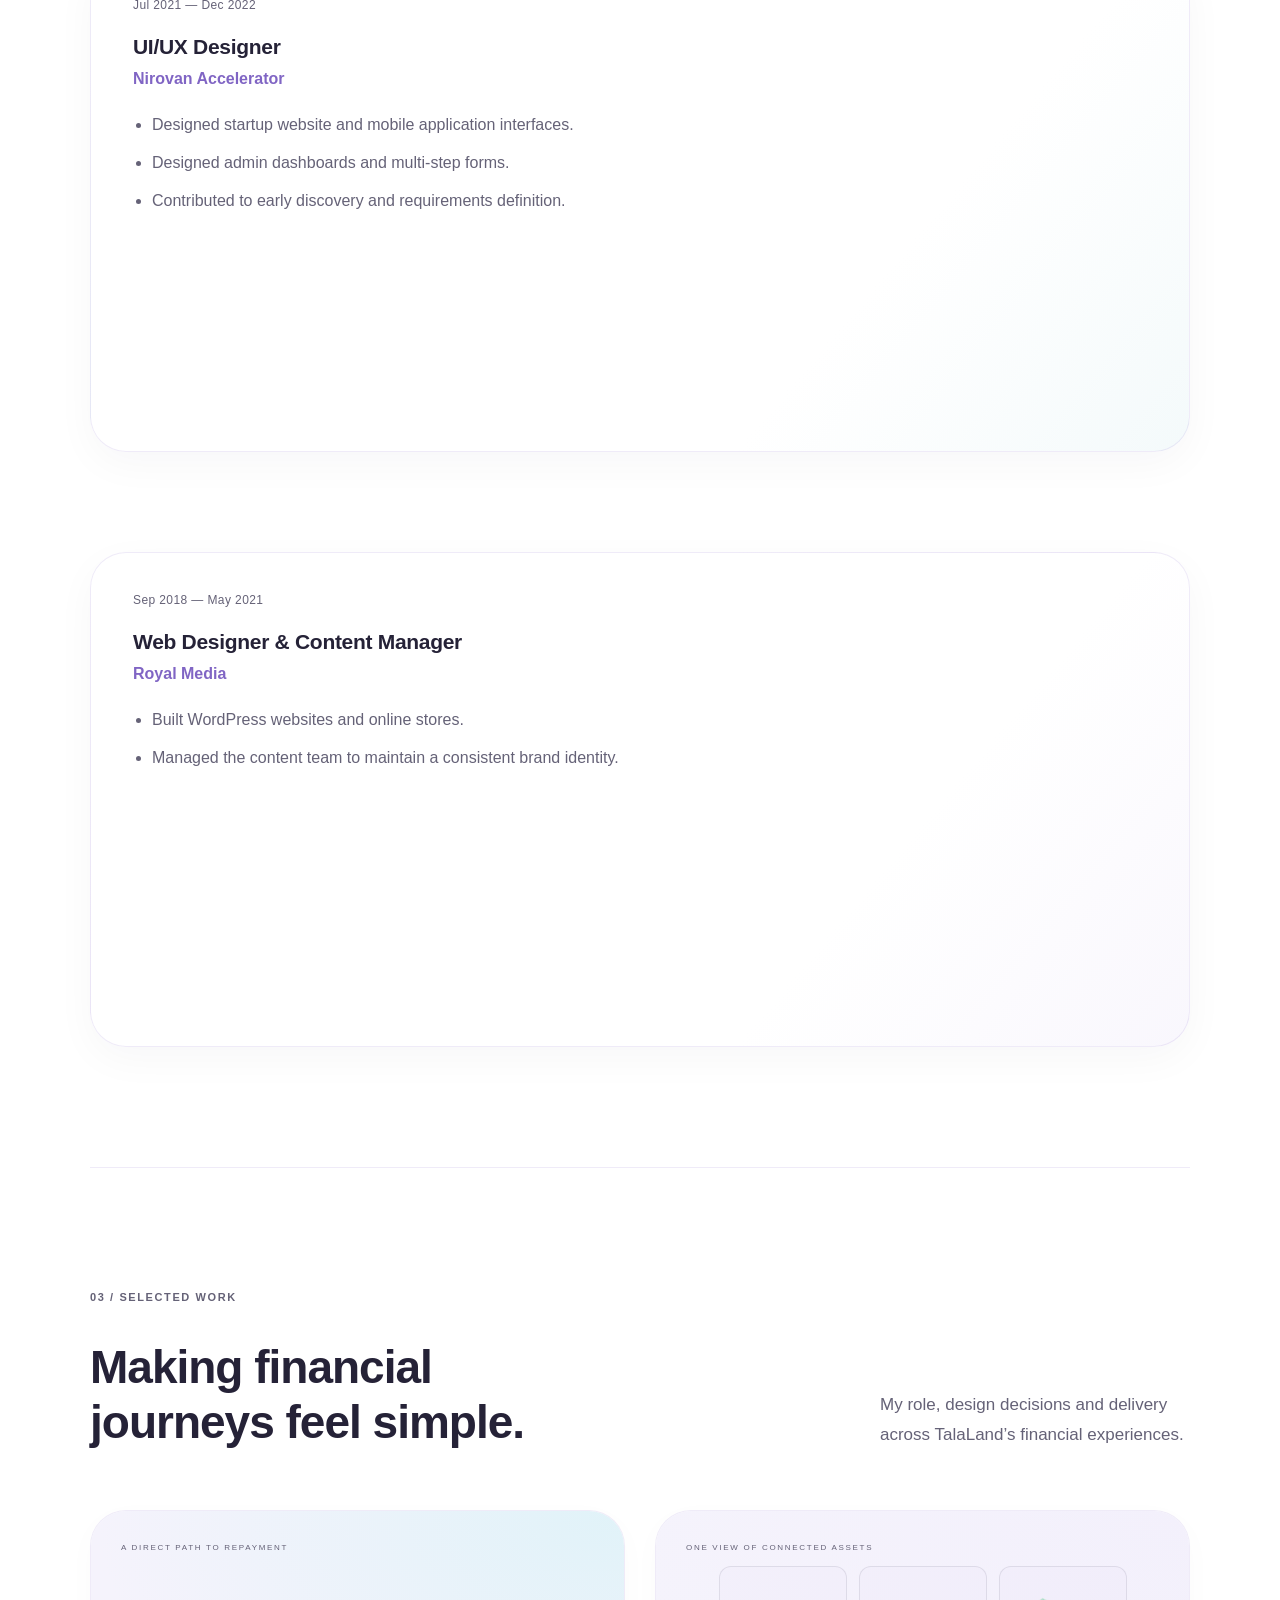
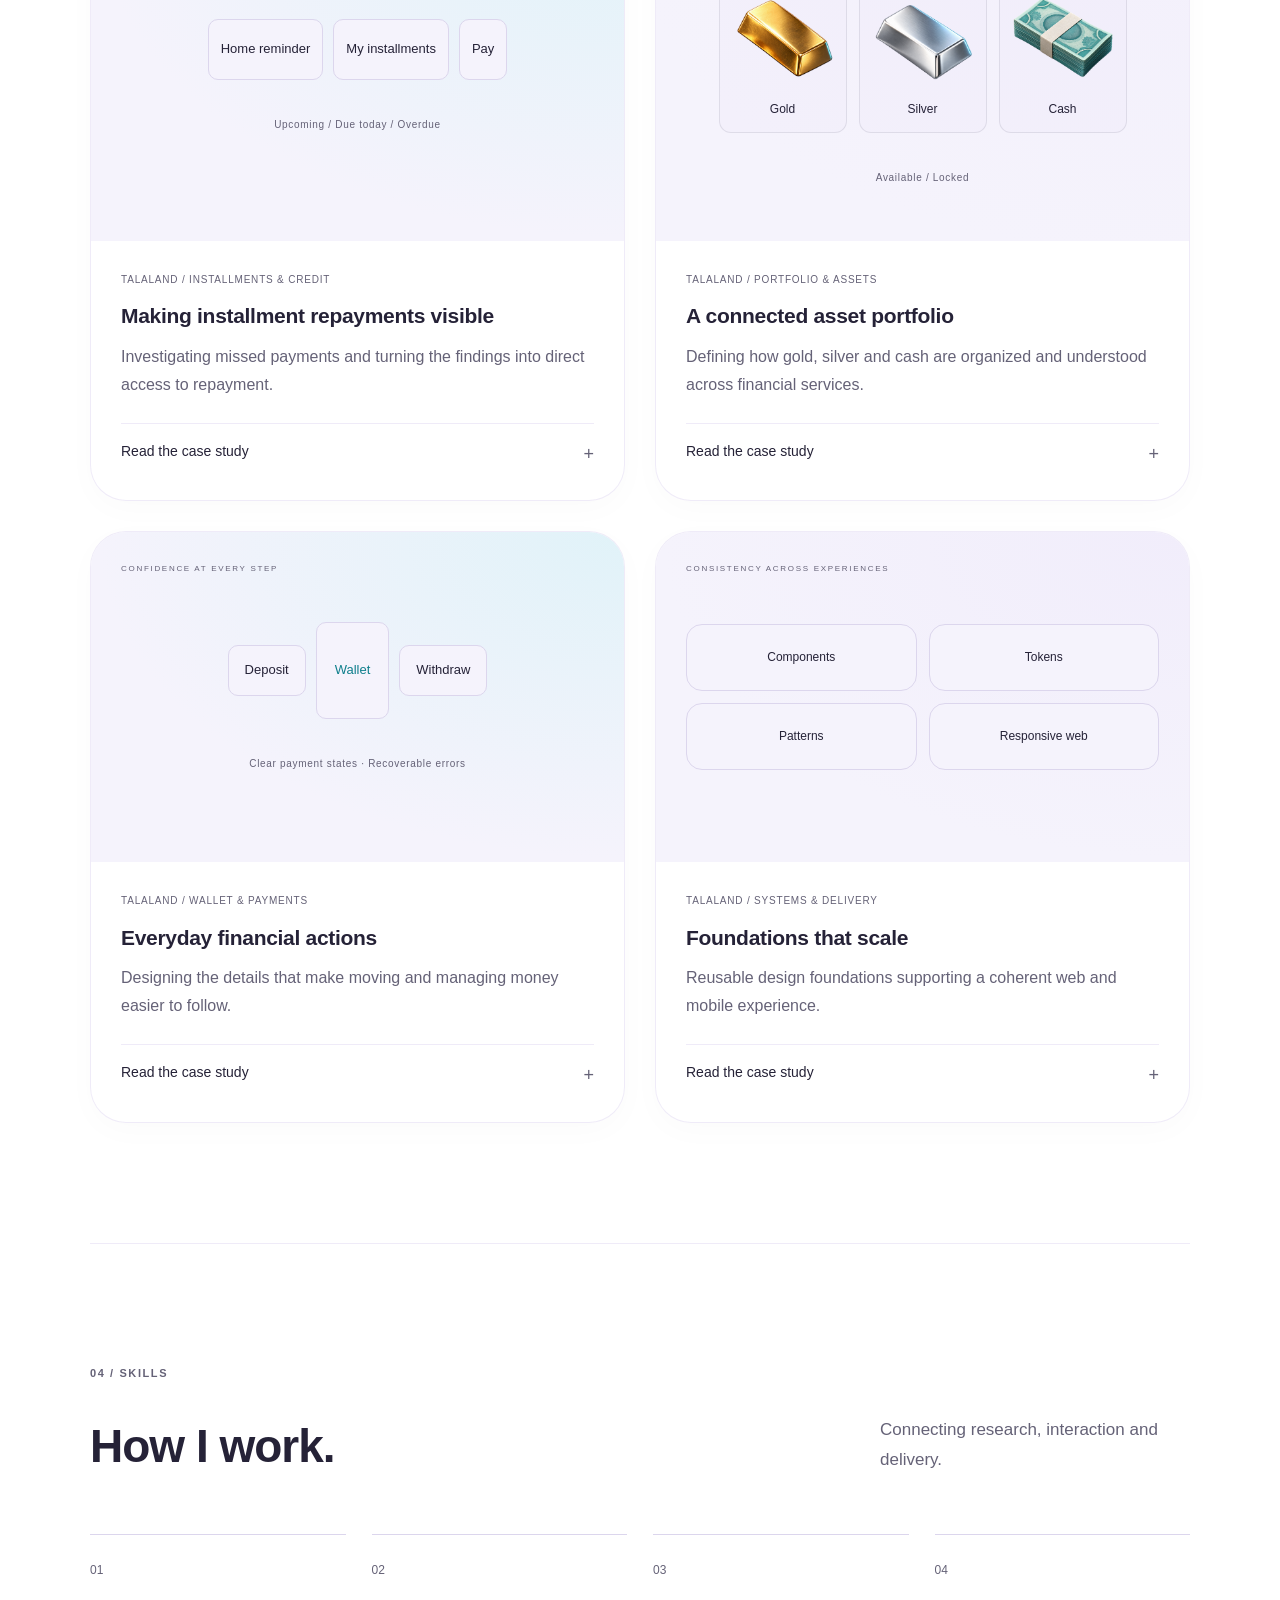
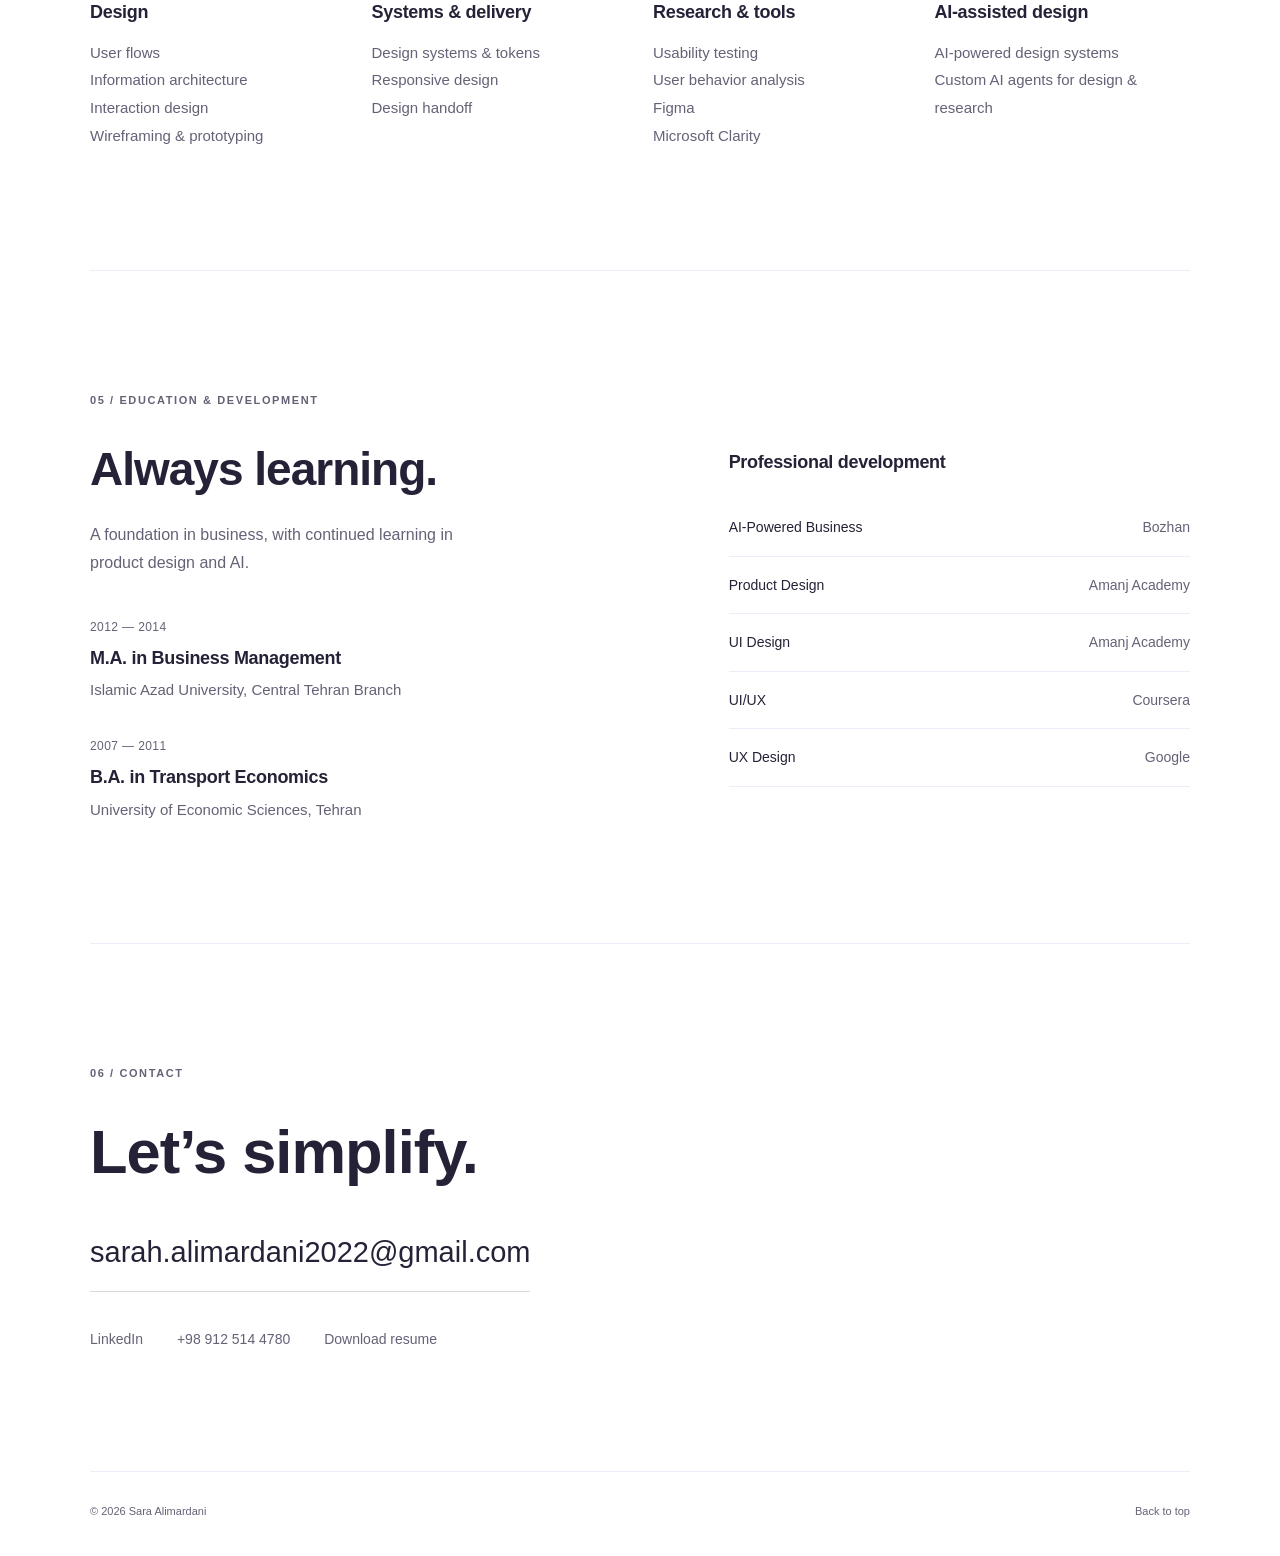
==== commit 61859db5: "Add floating navigation, scroll-stacked experience and rounded project grid" ====
--- a/index.html
+++ b/index.html
@@ -1,25 +1,25 @@
 <!doctype html>
 <html lang="en" dir="ltr">
-<head><meta charset="utf-8"><meta name="viewport" content="width=device-width,initial-scale=1"><meta name="theme-color" content="#ffffff"><meta name="description" content="Sara Alimardani, Product Designer. Fintech product design, financial journeys, research and design systems."><title>Sara Alimardani — Product Designer</title><link rel="stylesheet" href="style.css?v=20261010-light-purple-cyan"><script src="app.js?v=20261009-roles" defer></script></head>
+<head><meta charset="utf-8"><meta name="viewport" content="width=device-width,initial-scale=1"><meta name="theme-color" content="#ffffff"><meta name="description" content="Sara Alimardani, Product Designer. Fintech product design, financial journeys, research and design systems."><title>Sara Alimardani — Product Designer</title><link rel="stylesheet" href="style.css?v=20261011-floating-stack"><script src="app.js?v=20261011-floating-stack" defer></script></head>
 <body>
 <a class="skip" href="#about">Skip to content</a>
-<header><nav aria-label="Main navigation"><a class="active" href="#about" aria-current="location">About</a><a href="#work">Work</a><a href="#experience">Experience</a><a href="#contact">Contact</a></nav><div class="page-progress" aria-hidden="true"><span></span></div></header>
+<header><nav aria-label="Main navigation"><a class="active" href="#top" aria-current="location">Home</a><a href="#about">About</a><a href="#experience">Experience</a><a href="#work">Work</a><a href="#contact">Contact</a></nav><div class="page-progress" aria-hidden="true"><span></span></div></header>
 <main>
 <section class="hero" id="top"><div class="hero-content"><img class="portrait" src="sara-alimardani.jpg" alt="Sara Alimardani" width="740" height="740"><p class="name">Sara Alimardani</p><h1><span id="typed">Product Designer</span><span class="cursor" aria-hidden="true"></span></h1><p class="tagline">Let’s turn complex problems into simple experiences</p></div><a href="#about" class="scroll-cue" aria-label="Scroll to about"><span class="scroll-mouse" aria-hidden="true"><span class="scroll-wheel"></span></span><span class="scroll-label">SCROLL</span></a></section>
 <section id="about" class="section wrap"><div class="section-label">01 / ABOUT</div><div class="about-grid"><h2>Clarity in<br>complexity.</h2><div><p class="lead">I’m a Product Designer working across web and mobile, with a focus on fintech.</p><p>I simplify complex financial journeys through interaction design, information architecture, and design systems. Usability testing and behavioral evidence help me validate and refine design decisions.</p><p>At TalaLand, I work with Product and Engineering as the sole Product Designer on a gold and precious-metals investment platform.</p><div class="about-meta"><span>Based in Tehran, Iran</span><a href="https://www.linkedin.com/in/saraalimardani" target="_blank" rel="noopener noreferrer">LinkedIn</a></div></div></div></section>
-<section id="work" class="section wrap"><div class="section-label">02 / SELECTED WORK</div><div class="section-heading"><h2>Making financial<br>journeys feel simple.</h2><p>My role, design decisions and delivery across TalaLand’s financial experiences.</p></div><div class="work-grid">
-<article class="work-card"><div class="work-visual installments" aria-hidden="true"><div class="visual-label">A DIRECT PATH TO REPAYMENT</div><div class="flow"><span>Home reminder</span><span>My installments</span><span>Pay</span></div><div class="flow-bottom">Upcoming / Due today / Overdue</div></div><div class="work-copy"><p class="eyebrow">TALALAND / INSTALLMENTS &amp; CREDIT</p><h3>Making installment repayments visible</h3><p>Investigating missed payments and turning the findings into direct access to repayment.</p><details><summary>Read the case study <span>+</span></summary><p><strong>Problem and my role.</strong> A high number of users were not paying their installments. As TalaLand’s sole Product Designer, I investigated the repayment experience and designed changes to how users found and accessed payment.</p><p><strong>Research.</strong> I gathered QA data and worked with CRM and its manager. I prepared a set of questions for CRM to complete with user-related information, and reviewed records of users who had not paid over the previous two months.</p><p><strong>Finding.</strong> My analysis pointed to difficulty finding the installment-payment action after a change to the installment hub. I treated discoverability as the issue to address in the repayment journey.</p><p><strong>Decision 1 — a home-screen reminder.</strong> For users with an installment purchase, I designed a box on the app’s home screen that appears three days before payment is due. Its status progresses from three days remaining to two, one, due today and overdue. A payment CTA provides direct access to repayment. Once the installment is paid, the box disappears.</p><p><strong>Decision 2 — a hub for returning users.</strong> I split the installment hub into “My installment purchases” and “New installment purchase” tabs. The tabs appear for users who have previously made an installment purchase. Users who have never made one continue to see the purchase-options page.</p><p><strong>From evidence to delivery.</strong> I took the work from investigating non-payment and collecting information from QA and CRM to defining the two access points, their interaction states and conditional visibility. Both changes were added to the app. The delivered design gives existing buyers access to repayment from the home screen and the installment hub.</p><p><strong>Impact measurement.</strong> This work is recent, and its effect on repayment has not yet been measured. The delivered changes establish direct access to payment; a reduction in missed payments is not yet a verified result.</p></details></div></article>
-<article class="work-card"><div class="work-visual assets" aria-hidden="true"><div class="visual-label">ONE VIEW OF CONNECTED ASSETS</div><div class="asset-stack"><span><img src="gold-3d.png" alt="" width="1280" height="1280" loading="lazy">Gold</span><span><img src="silver-3d.png" alt="" width="1280" height="1280" loading="lazy">Silver</span><span><img src="cash-3d.png" alt="" width="1280" height="1280" loading="lazy">Cash</span></div><div class="flow-bottom">Available / Locked</div></div><div class="work-copy"><p class="eyebrow">TALALAND / PORTFOLIO &amp; ASSETS</p><h3>A connected asset portfolio</h3><p>Defining how gold, silver and cash are organized and understood across financial services.</p><details><summary>Read the case study <span>+</span></summary><p><strong>My role.</strong> I built TalaLand’s asset portfolio from the ground up, starting with the asset model and information architecture before designing its views and interactions.</p><p><strong>Structure before screens.</strong> The portfolio needed to represent gold, silver and cash across financial services. I defined the available and locked asset states as part of that structure.</p><p><strong>Journey and interface.</strong> I designed the portfolio overview, asset details and transaction history as connected parts of the experience. This took the work from defining what the portfolio contained to designing how people navigated and understood it.</p><p><strong>Delivered work.</strong> The design scope included the asset model, information architecture, portfolio views, asset states, details and transaction history. My contribution extended beyond individual interface screens to the structure underlying them.</p></details></div></article>
-<article class="work-card"><div class="work-visual wallet" aria-hidden="true"><div class="visual-label">CONFIDENCE AT EVERY STEP</div><div class="wallet-flow"><span>Deposit</span><span class="wallet-center">Wallet</span><span>Withdraw</span></div><div class="flow-bottom">Clear payment states · Recoverable errors</div></div><div class="work-copy"><p class="eyebrow">TALALAND / WALLET &amp; PAYMENTS</p><h3>Everyday financial actions</h3><p>Designing the details that make moving and managing money easier to follow.</p><details><summary>Read the case study <span>+</span></summary><p><strong>My role.</strong> I designed TalaLand’s wallet and payment flows and worked with Product and Engineering on constraints and handoff.</p><p><strong>Journey scope.</strong> The work covered deposits, withdrawals, bank account management and deposit matching. I considered the supporting tasks alongside the main movement of money.</p><p><strong>States and interaction.</strong> I designed payment statuses and error handling as part of the flows. I included these states in the interaction design alongside the primary actions.</p><p><strong>Delivery.</strong> I partnered with Product and Engineering to translate the designs into a feasible delivery scope and handoff. The resulting design covered the core actions and the states users encountered around them.</p></details></div></article>
-<article class="work-card"><div class="work-visual systems" aria-hidden="true"><div class="visual-label">CONSISTENCY ACROSS EXPERIENCES</div><div class="system-blocks"><span>Components</span><span>Tokens</span><span>Patterns</span><span>Responsive web</span></div></div><div class="work-copy"><p class="eyebrow">TALALAND / SYSTEMS &amp; DELIVERY</p><h3>Foundations that scale</h3><p>Reusable design foundations supporting a coherent web and mobile experience.</p><details><summary>Read the case study <span>+</span></summary><p><strong>My role.</strong> I extended TalaLand’s existing design system and designed the responsive web experience from scratch, partnering with Product and Engineering on delivery.</p><p><strong>Design foundations.</strong> I added components, tokens and reusable patterns to the existing system. This connected the foundations used to build interfaces with the wider product-design work.</p><p><strong>Product application.</strong> I applied the design work to the responsive web experience. My scope included both the reusable system and the experience it supported.</p><p><strong>Delivery.</strong> I worked with Product and Engineering on constraints and handoff. The contribution spanned reusable design foundations, responsive interface design and collaboration through delivery.</p></details></div></article>
-</div></section>
-<section id="experience" class="section wrap"><div class="section-label">03 / EXPERIENCE</div><div class="section-heading"><h2>My journey<br>in product design.</h2><p>From websites and startup interfaces to connected financial experiences.</p></div><div class="timeline"><div class="timeline-track" aria-hidden="true"><div class="timeline-fill"></div></div>
+<section id="experience" class="section wrap"><div class="section-label">02 / EXPERIENCE</div><div class="section-heading"><h2>My journey<br>in product design.</h2><p>From websites and startup interfaces to connected financial experiences.</p></div><div class="timeline"><div class="timeline-track" aria-hidden="true"><div class="timeline-fill"></div></div>
 <article class="job"><span class="dot" aria-hidden="true"></span><div class="job-card"><div class="job-top"><span class="date">Feb 2026 — Present</span><span class="status">Current role</span></div><h3>Product Designer</h3><p class="company">TalaLand</p><p>Sole Product Designer for a precious-metals investment platform, partnering with Product and Engineering.</p><ul><li>Designed installment purchases, YektaPay and gold-backed credit journeys.</li><li>Used CRM data and QA feedback to identify difficulty finding installment purchases and repayments, then repositioned their entry points.</li><li>Designed wallet payments and portfolios for gold, silver and cash.</li><li>Created marketplace and GoldMax flows, prototypes and interfaces.</li><li>Refined designs through usability testing and Microsoft Clarity; extended the design system and built the responsive web experience.</li></ul><div class="tags"><span>Fintech</span><span>Data-informed design</span><span>End-to-end design</span><span>Interaction design</span><span>Information architecture</span><span>Prototyping</span><span>Usability testing</span><span>Behavior analysis</span><span>Design systems</span><span>Responsive web</span></div></div></article>
 <article class="job"><span class="dot" aria-hidden="true"></span><div class="job-card"><span class="date">Feb 2025 — Feb 2026</span><h3>Product Designer</h3><p class="company">Kian Tejarat</p><ul><li>Designed five products across gold trading, property and e-commerce, plus mobile and responsive experiences for 10+ websites.</li><li>Turned user and business needs into briefs, wireframes, journey maps and style guides.</li><li>Partnered with Engineering, SEO and Marketing; used AI to create banners and CTAs.</li></ul><div class="tags"><span>Product strategy</span><span>User journeys</span><span>Wireframing</span><span>Responsive design</span><span>Mobile design</span><span>Style guides</span><span>AI-assisted design</span><span>Cross-functional delivery</span></div></div></article>
 <article class="job"><span class="dot" aria-hidden="true"></span><div class="job-card"><span class="date">Jan 2023 — Jan 2025</span><h3>Product Designer</h3><p class="company">Freelance</p><ul><li>Designed web and mobile experiences for independent clients.</li><li>Reviewed comparable products to inform design decisions.</li><li>Partnered with engineers to translate project needs into feasible solutions.</li></ul></div></article>
 <article class="job"><span class="dot" aria-hidden="true"></span><div class="job-card"><span class="date">Jul 2021 — Dec 2022</span><h3>UI/UX Designer</h3><p class="company">Nirovan Accelerator</p><ul><li>Designed startup website and mobile application interfaces.</li><li>Designed admin dashboards and multi-step forms.</li><li>Contributed to early discovery and requirements definition.</li></ul></div></article>
 <article class="job"><span class="dot" aria-hidden="true"></span><div class="job-card"><span class="date">Sep 2018 — May 2021</span><h3>Web Designer &amp; Content Manager</h3><p class="company">Royal Media</p><ul><li>Built WordPress websites and online stores.</li><li>Managed the content team to maintain a consistent brand identity.</li></ul></div></article>
 </div></section>
+<section id="work" class="section wrap"><div class="section-label">03 / SELECTED WORK</div><div class="section-heading"><h2>Making financial<br>journeys feel simple.</h2><p>My role, design decisions and delivery across TalaLand’s financial experiences.</p></div><div class="work-grid">
+<article class="work-card"><div class="work-visual installments" aria-hidden="true"><div class="visual-label">A DIRECT PATH TO REPAYMENT</div><div class="flow"><span>Home reminder</span><span>My installments</span><span>Pay</span></div><div class="flow-bottom">Upcoming / Due today / Overdue</div></div><div class="work-copy"><p class="eyebrow">TALALAND / INSTALLMENTS &amp; CREDIT</p><h3>Making installment repayments visible</h3><p>Investigating missed payments and turning the findings into direct access to repayment.</p><details><summary>Read the case study <span>+</span></summary><p><strong>Problem and my role.</strong> A high number of users were not paying their installments. As TalaLand’s sole Product Designer, I investigated the repayment experience and designed changes to how users found and accessed payment.</p><p><strong>Research.</strong> I gathered QA data and worked with CRM and its manager. I prepared a set of questions for CRM to complete with user-related information, and reviewed records of users who had not paid over the previous two months.</p><p><strong>Finding.</strong> My analysis pointed to difficulty finding the installment-payment action after a change to the installment hub. I treated discoverability as the issue to address in the repayment journey.</p><p><strong>Decision 1 — a home-screen reminder.</strong> For users with an installment purchase, I designed a box on the app’s home screen that appears three days before payment is due. Its status progresses from three days remaining to two, one, due today and overdue. A payment CTA provides direct access to repayment. Once the installment is paid, the box disappears.</p><p><strong>Decision 2 — a hub for returning users.</strong> I split the installment hub into “My installment purchases” and “New installment purchase” tabs. The tabs appear for users who have previously made an installment purchase. Users who have never made one continue to see the purchase-options page.</p><p><strong>From evidence to delivery.</strong> I took the work from investigating non-payment and collecting information from QA and CRM to defining the two access points, their interaction states and conditional visibility. Both changes were added to the app. The delivered design gives existing buyers access to repayment from the home screen and the installment hub.</p><p><strong>Impact measurement.</strong> This work is recent, and its effect on repayment has not yet been measured. The delivered changes establish direct access to payment; a reduction in missed payments is not yet a verified result.</p></details></div></article>
+<article class="work-card"><div class="work-visual assets" aria-hidden="true"><div class="visual-label">ONE VIEW OF CONNECTED ASSETS</div><div class="asset-stack"><span><img src="gold-3d.png" alt="" width="1280" height="1280" loading="lazy">Gold</span><span><img src="silver-3d.png" alt="" width="1280" height="1280" loading="lazy">Silver</span><span><img src="cash-3d.png" alt="" width="1280" height="1280" loading="lazy">Cash</span></div><div class="flow-bottom">Available / Locked</div></div><div class="work-copy"><p class="eyebrow">TALALAND / PORTFOLIO &amp; ASSETS</p><h3>A connected asset portfolio</h3><p>Defining how gold, silver and cash are organized and understood across financial services.</p><details><summary>Read the case study <span>+</span></summary><p><strong>My role.</strong> I built TalaLand’s asset portfolio from the ground up, starting with the asset model and information architecture before designing its views and interactions.</p><p><strong>Structure before screens.</strong> The portfolio needed to represent gold, silver and cash across financial services. I defined the available and locked asset states as part of that structure.</p><p><strong>Journey and interface.</strong> I designed the portfolio overview, asset details and transaction history as connected parts of the experience. This took the work from defining what the portfolio contained to designing how people navigated and understood it.</p><p><strong>Delivered work.</strong> The design scope included the asset model, information architecture, portfolio views, asset states, details and transaction history. My contribution extended beyond individual interface screens to the structure underlying them.</p></details></div></article>
+<article class="work-card"><div class="work-visual wallet" aria-hidden="true"><div class="visual-label">CONFIDENCE AT EVERY STEP</div><div class="wallet-flow"><span>Deposit</span><span class="wallet-center">Wallet</span><span>Withdraw</span></div><div class="flow-bottom">Clear payment states · Recoverable errors</div></div><div class="work-copy"><p class="eyebrow">TALALAND / WALLET &amp; PAYMENTS</p><h3>Everyday financial actions</h3><p>Designing the details that make moving and managing money easier to follow.</p><details><summary>Read the case study <span>+</span></summary><p><strong>My role.</strong> I designed TalaLand’s wallet and payment flows and worked with Product and Engineering on constraints and handoff.</p><p><strong>Journey scope.</strong> The work covered deposits, withdrawals, bank account management and deposit matching. I considered the supporting tasks alongside the main movement of money.</p><p><strong>States and interaction.</strong> I designed payment statuses and error handling as part of the flows. I included these states in the interaction design alongside the primary actions.</p><p><strong>Delivery.</strong> I partnered with Product and Engineering to translate the designs into a feasible delivery scope and handoff. The resulting design covered the core actions and the states users encountered around them.</p></details></div></article>
+<article class="work-card"><div class="work-visual systems" aria-hidden="true"><div class="visual-label">CONSISTENCY ACROSS EXPERIENCES</div><div class="system-blocks"><span>Components</span><span>Tokens</span><span>Patterns</span><span>Responsive web</span></div></div><div class="work-copy"><p class="eyebrow">TALALAND / SYSTEMS &amp; DELIVERY</p><h3>Foundations that scale</h3><p>Reusable design foundations supporting a coherent web and mobile experience.</p><details><summary>Read the case study <span>+</span></summary><p><strong>My role.</strong> I extended TalaLand’s existing design system and designed the responsive web experience from scratch, partnering with Product and Engineering on delivery.</p><p><strong>Design foundations.</strong> I added components, tokens and reusable patterns to the existing system. This connected the foundations used to build interfaces with the wider product-design work.</p><p><strong>Product application.</strong> I applied the design work to the responsive web experience. My scope included both the reusable system and the experience it supported.</p><p><strong>Delivery.</strong> I worked with Product and Engineering on constraints and handoff. The contribution spanned reusable design foundations, responsive interface design and collaboration through delivery.</p></details></div></article>
+</div></section>
 <section id="skills" class="section wrap"><div class="section-label">04 / SKILLS</div><div class="section-heading"><h2>How I work.</h2><p>Connecting research, interaction and delivery.</p></div><div class="skills-grid"><article><span class="skill-number">01</span><h3>Design</h3><p>User flows<br>Information architecture<br>Interaction design<br>Wireframing &amp; prototyping</p></article><article><span class="skill-number">02</span><h3>Systems &amp; delivery</h3><p>Design systems &amp; tokens<br>Responsive design<br>Design handoff</p></article><article><span class="skill-number">03</span><h3>Research &amp; tools</h3><p>Usability testing<br>User behavior analysis<br>Figma<br>Microsoft Clarity</p></article><article><span class="skill-number">04</span><h3>AI-assisted design</h3><p>AI-powered design systems<br>Custom AI agents for design &amp; research</p></article></div></section>
 <section id="education" class="section wrap"><div class="section-label">05 / EDUCATION &amp; DEVELOPMENT</div><div class="education-grid"><div><h2>Always learning.</h2><p class="education-intro">A foundation in business, with continued learning in product design and AI.</p><div class="degree"><span class="date">2012 — 2014</span><h3>M.A. in Business Management</h3><p>Islamic Azad University, Central Tehran Branch</p></div><div class="degree"><span class="date">2007 — 2011</span><h3>B.A. in Transport Economics</h3><p>University of Economic Sciences, Tehran</p></div></div><div class="courses"><h3>Professional development</h3><div><span>AI-Powered Business</span><span>Bozhan</span></div><div><span>Product Design</span><span>Amanj Academy</span></div><div><span>UI Design</span><span>Amanj Academy</span></div><div><span>UI/UX</span><span>Coursera</span></div><div><span>UX Design</span><span>Google</span></div></div></div></section>
 <section id="contact" class="section wrap contact"><div class="section-label">06 / CONTACT</div><h2>Let’s simplify.</h2><a class="email" href="mailto:sarah.alimardani2022@gmail.com">sarah.alimardani2022@gmail.com </a><div class="contact-links"><a href="https://www.linkedin.com/in/saraalimardani" target="_blank" rel="noopener noreferrer">LinkedIn</a><a href="tel:+989125144780">+98 912 514 4780</a><a href="Sara-Alimardani-Resume.pdf" download>Download resume</a></div></section>
--- a/style.css
+++ b/style.css
@@ -45,3 +45,32 @@
 @media(max-width:560px){.hero{padding:100px 18px 110px}.portrait{width:96px;margin-bottom:16px}.hero .name{font-size:22px;margin-bottom:16px}.hero h1{font-size:clamp(22px,6.8vw,38px)}.hero .tagline{font-size:18px;margin-top:20px;max-width:330px}#about{padding-top:48px;padding-bottom:48px}.about-grid{gap:20px}.about-grid .lead{font-size:19px}}
 
 .asset-stack{gap:12px;align-items:stretch}.asset-stack>span{flex:1;min-width:0;max-width:128px;padding:12px 10px;gap:8px;background:#8065C404;border-color:#65627725}.asset-stack img{display:block;width:82px;height:82px;max-width:100%;object-fit:contain}.assets{background:radial-gradient(at 100% 0,#EDE7FA40,transparent 75%),#F5F3FC}@media(max-width:800px){.asset-stack{gap:8px}.asset-stack>span{padding:10px 6px}.asset-stack img{width:66px;height:66px}}@media(max-width:560px){.asset-stack img{width:76px;height:76px}}
+
+/* Floating navigation and scroll-stacked career cards. */
+header{inset:20px auto auto 50%;transform:translateX(-50%);width:max-content;max-width:calc(100% - 24px);border:1px solid var(--border);border-radius:100px;background:#fffffff0;backdrop-filter:blur(18px);box-shadow:0 8px 30px #25223708;overflow:hidden}
+header.scrolled{background:#fffffff5;box-shadow:0 8px 30px #2522370e}
+nav{height:62px;gap:6px;padding:7px}
+nav a{padding:8px 19px}
+.page-progress{position:absolute;bottom:0;left:20px;right:20px;height:2px}
+#experience .timeline{padding-left:0;isolation:isolate}
+#experience .timeline-track,#experience .dot{display:none}
+#experience .job{position:sticky;top:var(--stack-top,112px);padding-bottom:0;margin-bottom:100px;transform-origin:center top}
+#experience .job:last-child{margin-bottom:0}
+#experience .job-card{border-radius:36px;padding:32px 42px;background:linear-gradient(130deg,#fff 70%,#f9f7fd);box-shadow:0 12px 40px #25223709;transform-origin:center top;will-change:transform,opacity;transition:none}
+#experience .job:nth-of-type(even) .job-card{background:linear-gradient(130deg,#fff 70%,#f4fafb)}
+#experience .job-card h3{margin-top:14px}
+#experience .company{color:var(--purple)}
+#experience .status{background:#0f7f8c0d;color:var(--cyan)}
+.work-grid{gap:30px;align-items:start}
+.work-card{border-radius:36px;box-shadow:0 8px 32px #25223705;transition:box-shadow .25s,border-color .25s}
+.work-card:hover{box-shadow:0 14px 38px #8065c412;border-color:#8065c44d}
+.work-visual{height:330px;padding:40px 30px;gap:36px}
+.work-visual .visual-label{top:30px;left:30px}
+.work-copy{padding:30px}
+.asset-stack img{width:112px;height:112px}
+.flow span{padding:18px 12px}
+.wallet-flow .wallet-center{padding:36px 18px}
+.system-blocks>span{padding:22px 5px;border-radius:16px}
+@media(max-width:800px){header{top:14px}nav{height:54px;gap:2px}nav a{font-size:13px;padding:8px 12px}#experience .job-card{padding:28px 30px}.work-visual{height:280px;padding:28px 16px}.flow span{padding:14px 8px}.asset-stack img{width:78px;height:78px}}
+@media(max-width:560px){header{top:12px;max-width:calc(100% - 16px)}nav{height:50px;padding:5px;gap:0}nav a{font-size:12px;padding:7px 9px}#experience .job-card{padding:24px 22px;border-radius:28px}#experience .job{margin-bottom:70px}.work-card{border-radius:28px}.work-visual{height:290px}.work-copy{padding:25px}.asset-stack img{width:94px;height:94px}}
+@media(prefers-reduced-motion:reduce){#experience .job{position:relative;top:auto;margin-bottom:24px}#experience .job-card{transform:none!important;opacity:1!important;will-change:auto}.work-card{transition:none}}
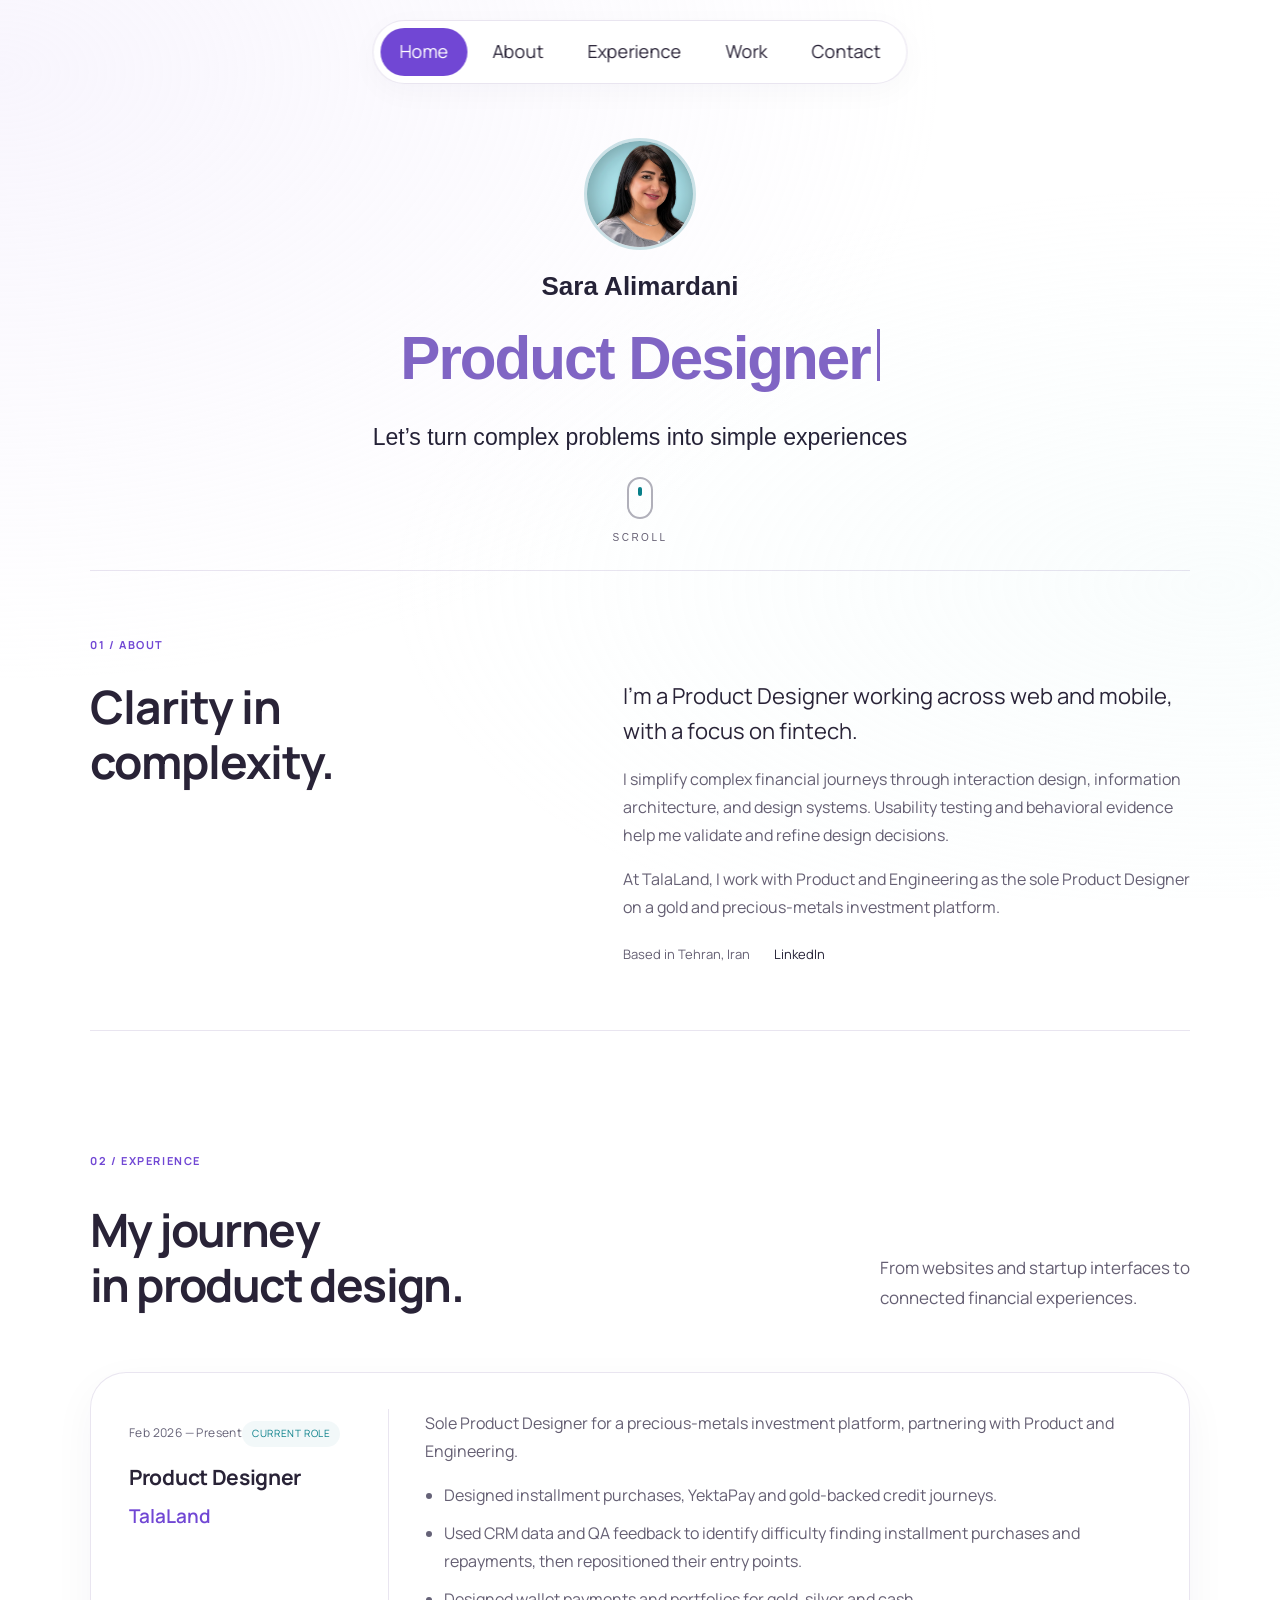
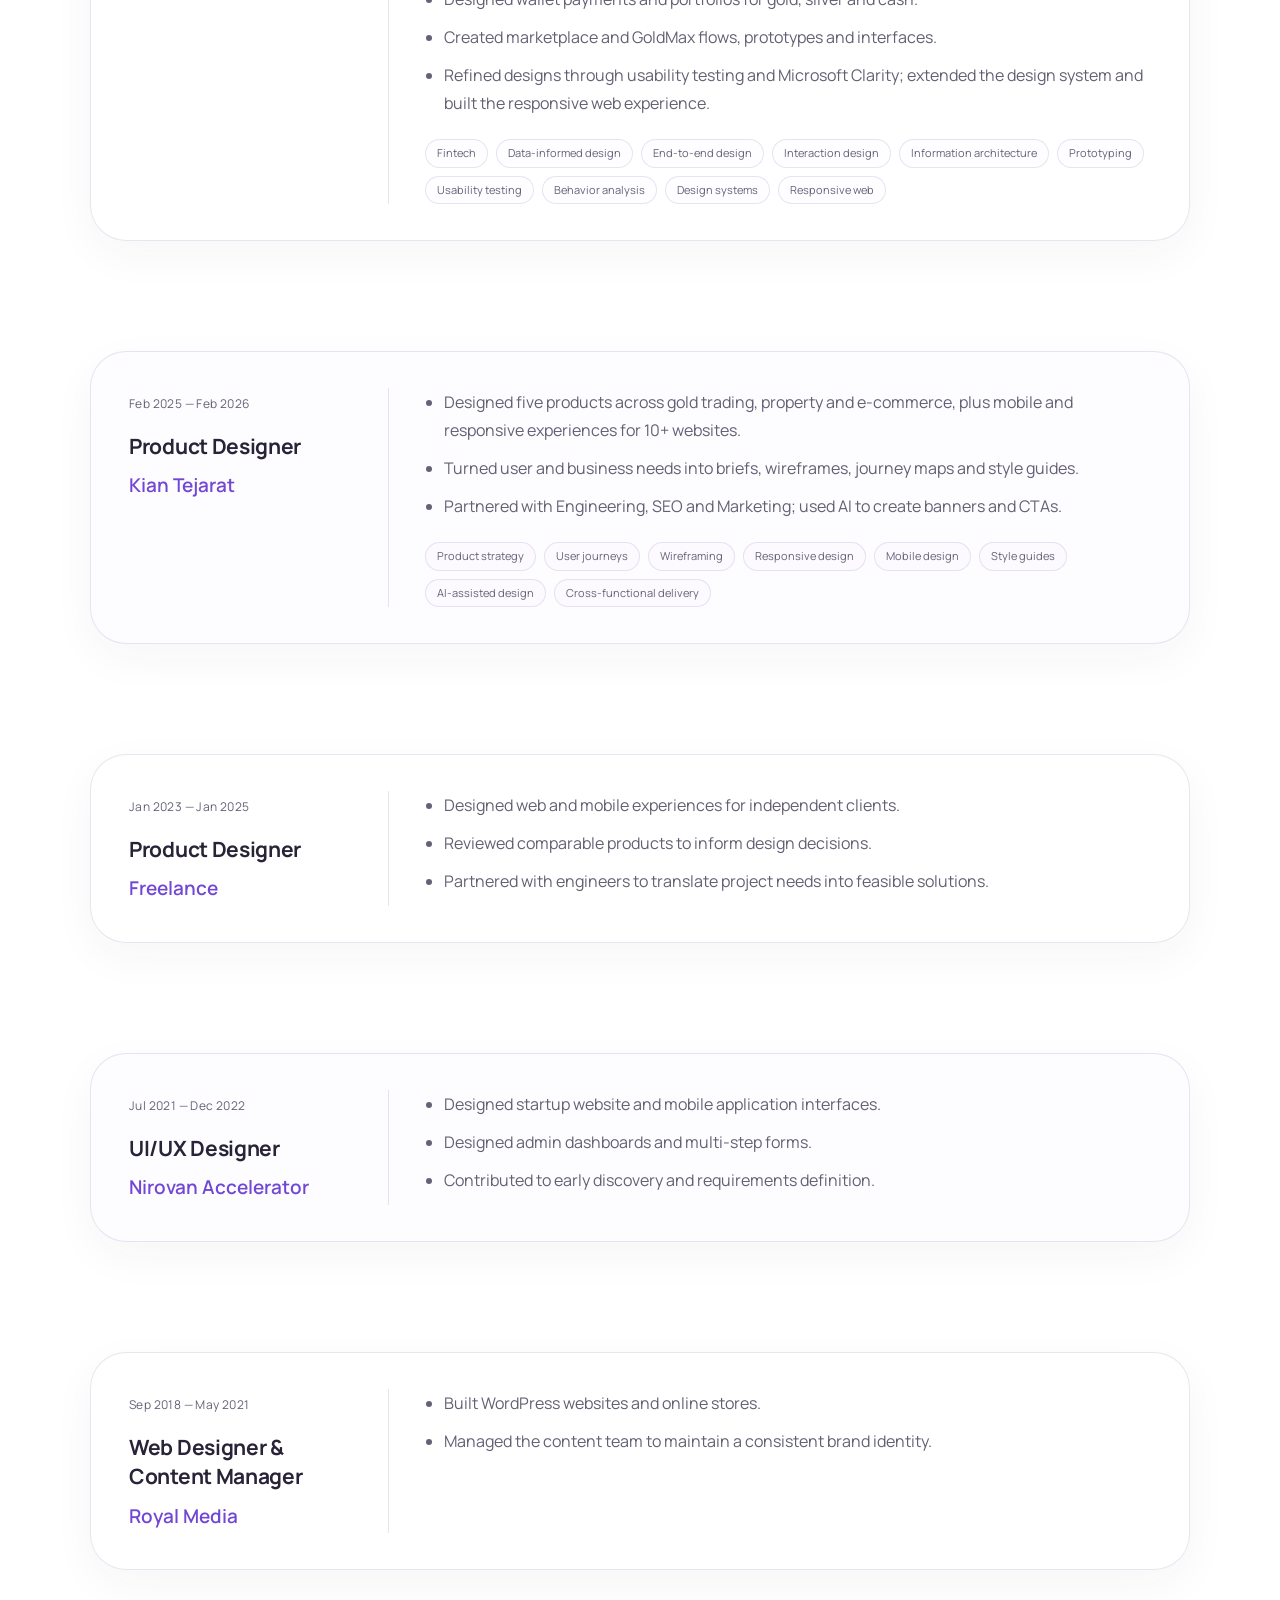
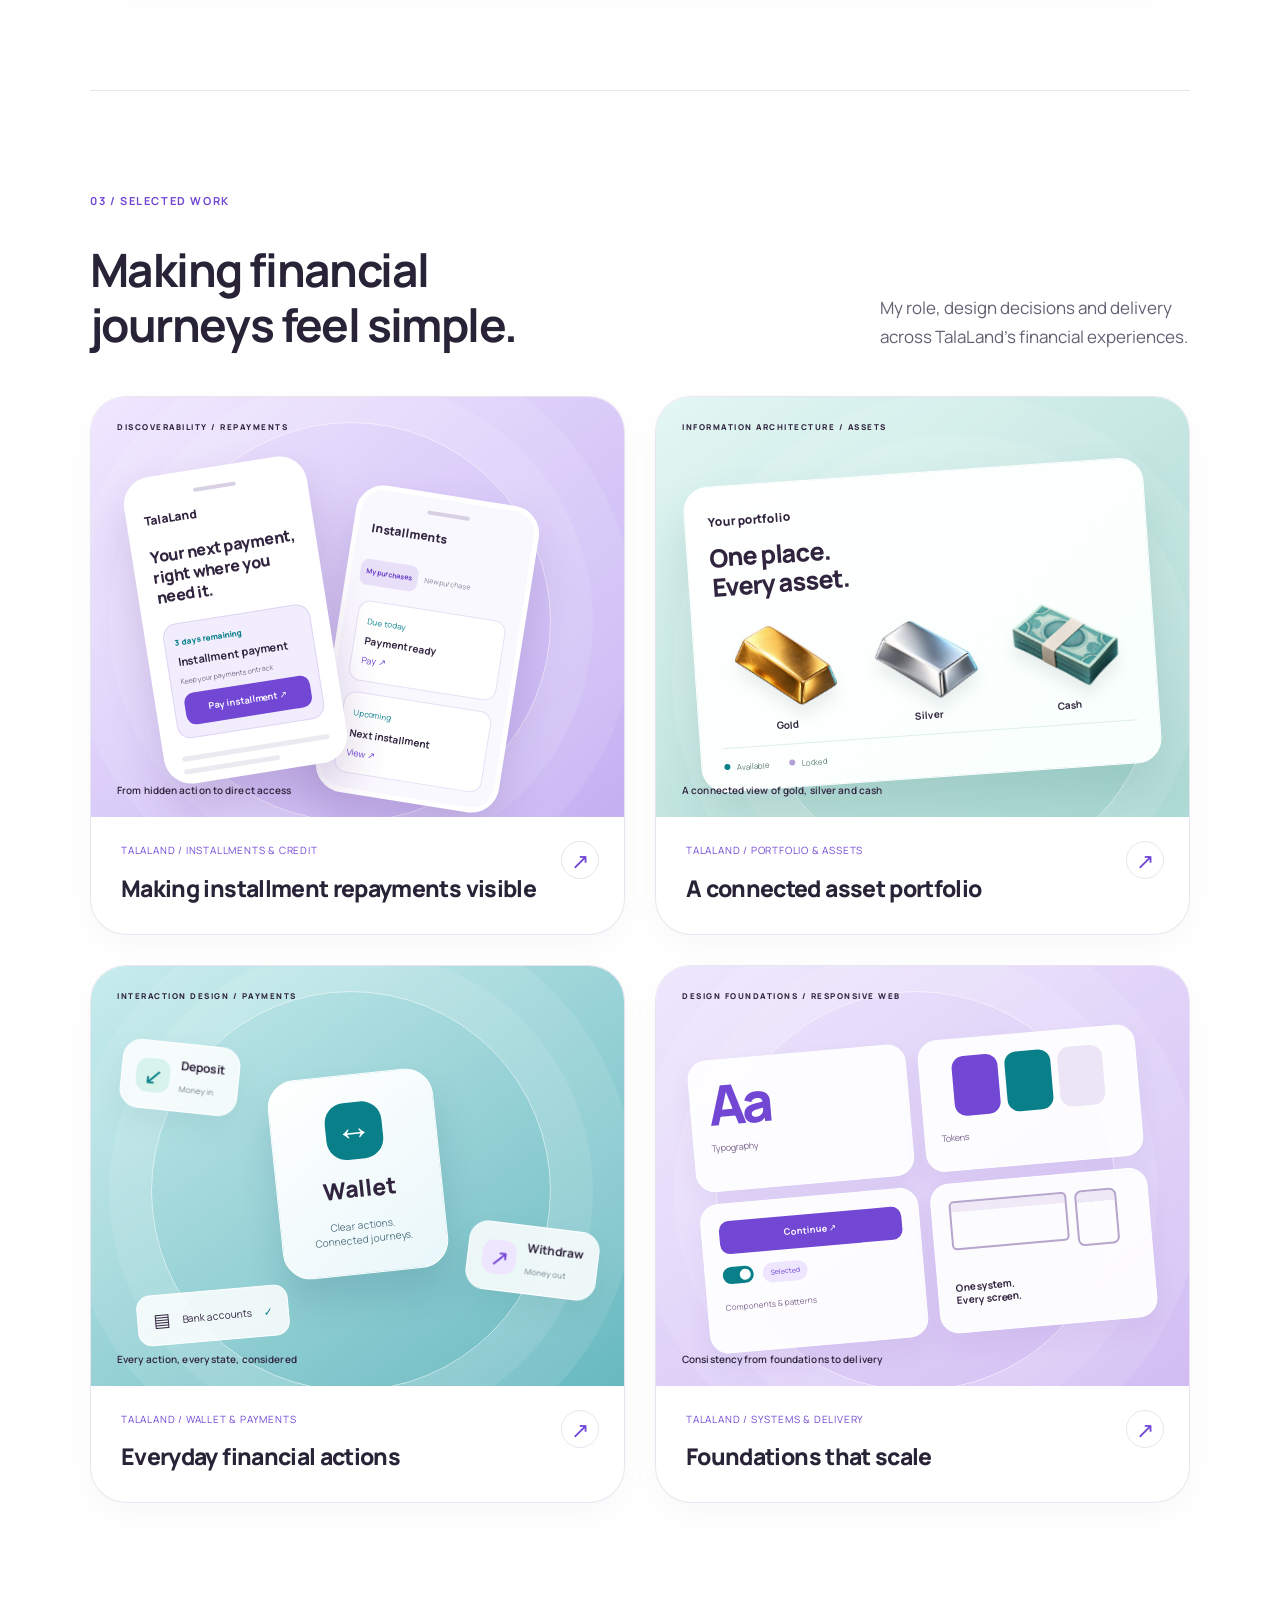
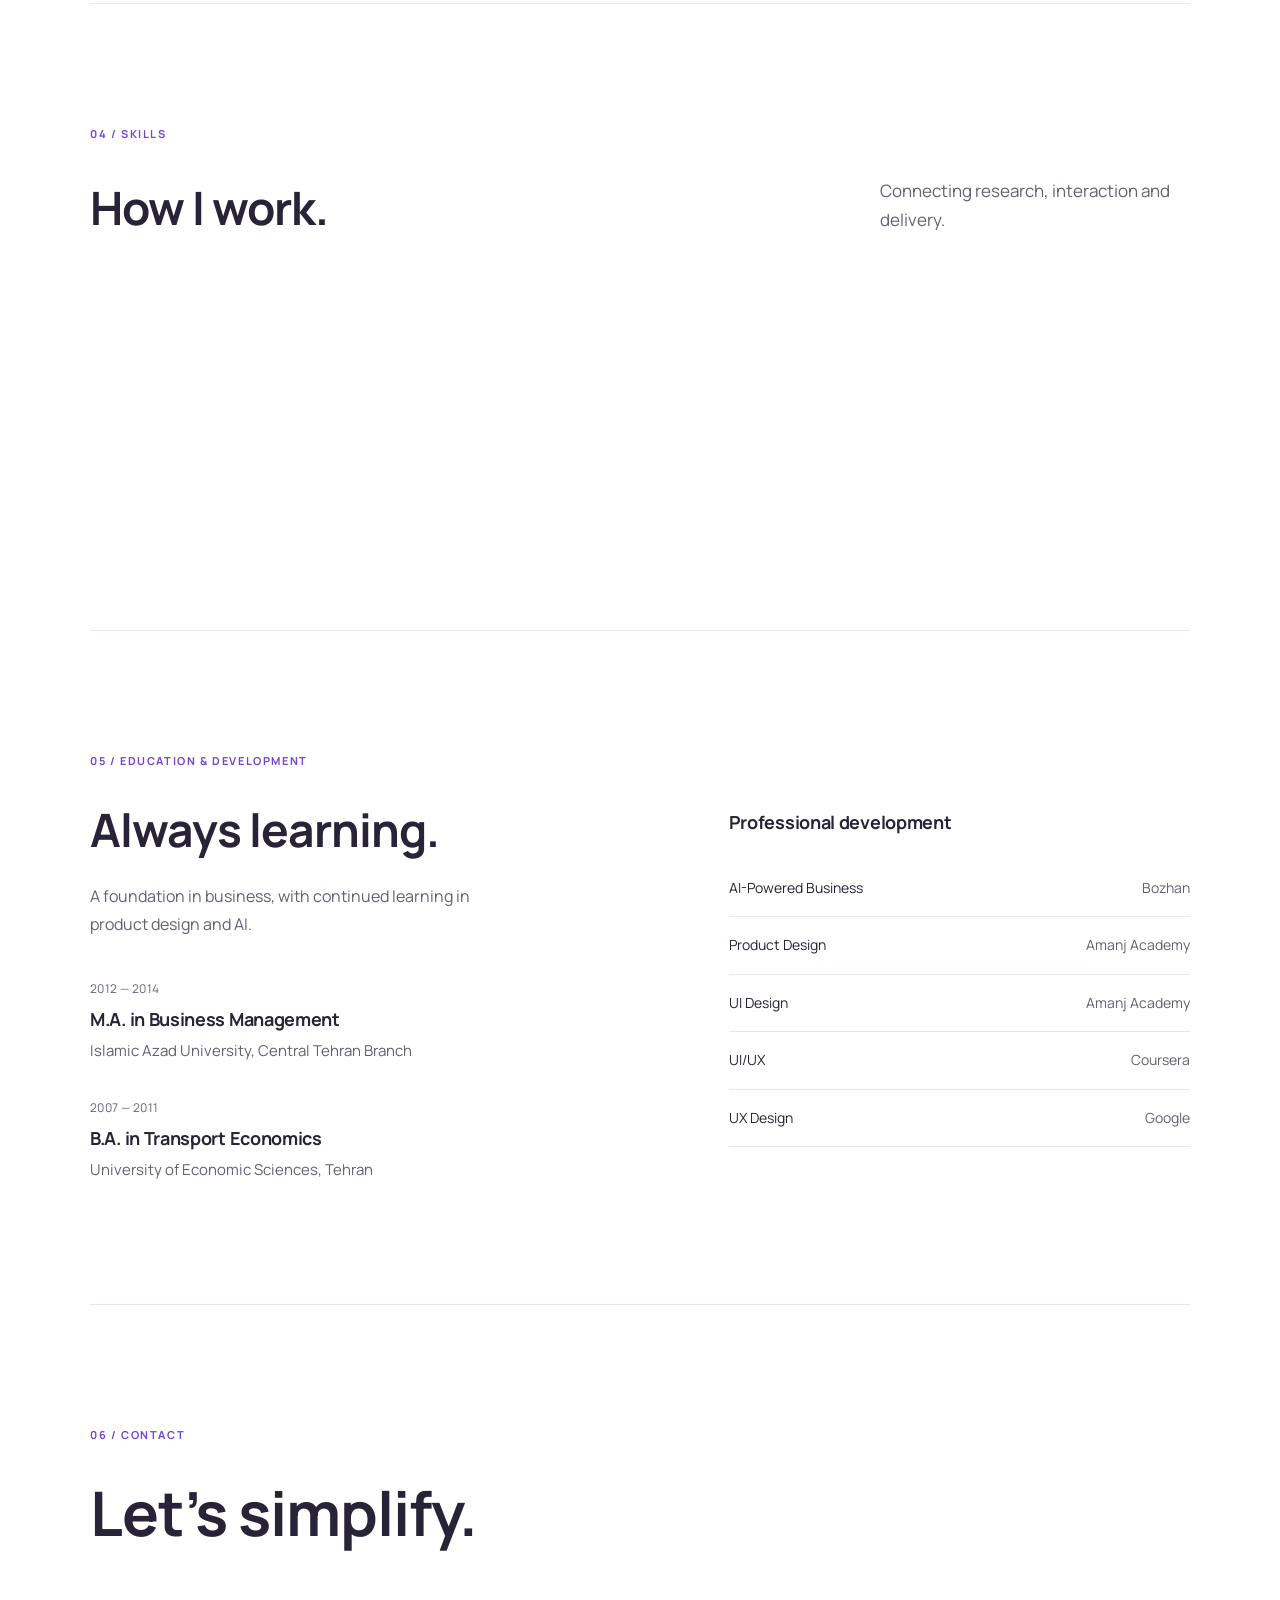
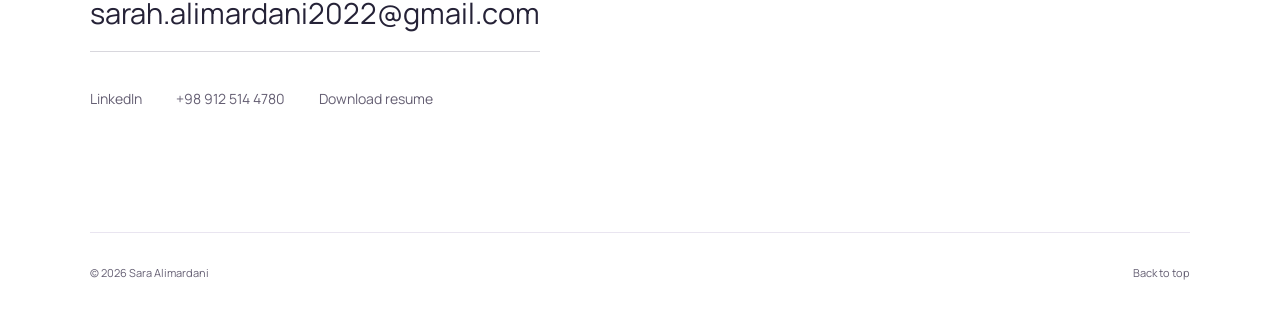
==== commit 705bac54: "Redesign project covers and add standalone case studies" ====
--- a/index.html
+++ b/index.html
@@ -1,27 +1,28 @@
-<!doctype html>
-<html lang="en" dir="ltr">
-<head><meta charset="utf-8"><meta name="viewport" content="width=device-width,initial-scale=1"><meta name="theme-color" content="#ffffff"><meta name="description" content="Sara Alimardani, Product Designer. Fintech product design, financial journeys, research and design systems."><title>Sara Alimardani — Product Designer</title><link rel="stylesheet" href="style.css?v=20261011-floating-stack"><script src="app.js?v=20261011-floating-stack" defer></script></head>
+<!DOCTYPE html>
+
+<html dir="ltr" lang="en">
+<head><meta charset="utf-8"/><meta content="width=device-width,initial-scale=1" name="viewport"/><meta content="#ffffff" name="theme-color"/><meta content="Sara Alimardani, Product Designer. Fintech product design, financial journeys, research and design systems." name="description"/><title>Sara Alimardani — Product Designer</title><link href="style.css?v=20261011-editorial-cases" rel="stylesheet"/><script defer="" src="app.js?v=20261011-editorial-cases"></script><link href="https://fonts.googleapis.com" rel="preconnect"/><link crossorigin="" href="https://fonts.gstatic.com" rel="preconnect"/><link href="https://fonts.googleapis.com/css2?family=Manrope:wght@400;500;600;650;700;800&amp;display=swap" rel="stylesheet"/></head>
 <body>
 <a class="skip" href="#about">Skip to content</a>
-<header><nav aria-label="Main navigation"><a class="active" href="#top" aria-current="location">Home</a><a href="#about">About</a><a href="#experience">Experience</a><a href="#work">Work</a><a href="#contact">Contact</a></nav><div class="page-progress" aria-hidden="true"><span></span></div></header>
+<header><nav aria-label="Main navigation"><a aria-current="location" class="active" href="#top">Home</a><a href="#about">About</a><a href="#experience">Experience</a><a href="#work">Work</a><a href="#contact">Contact</a></nav><div aria-hidden="true" class="page-progress"><span></span></div></header>
 <main>
-<section class="hero" id="top"><div class="hero-content"><img class="portrait" src="sara-alimardani.jpg" alt="Sara Alimardani" width="740" height="740"><p class="name">Sara Alimardani</p><h1><span id="typed">Product Designer</span><span class="cursor" aria-hidden="true"></span></h1><p class="tagline">Let’s turn complex problems into simple experiences</p></div><a href="#about" class="scroll-cue" aria-label="Scroll to about"><span class="scroll-mouse" aria-hidden="true"><span class="scroll-wheel"></span></span><span class="scroll-label">SCROLL</span></a></section>
-<section id="about" class="section wrap"><div class="section-label">01 / ABOUT</div><div class="about-grid"><h2>Clarity in<br>complexity.</h2><div><p class="lead">I’m a Product Designer working across web and mobile, with a focus on fintech.</p><p>I simplify complex financial journeys through interaction design, information architecture, and design systems. Usability testing and behavioral evidence help me validate and refine design decisions.</p><p>At TalaLand, I work with Product and Engineering as the sole Product Designer on a gold and precious-metals investment platform.</p><div class="about-meta"><span>Based in Tehran, Iran</span><a href="https://www.linkedin.com/in/saraalimardani" target="_blank" rel="noopener noreferrer">LinkedIn</a></div></div></div></section>
-<section id="experience" class="section wrap"><div class="section-label">02 / EXPERIENCE</div><div class="section-heading"><h2>My journey<br>in product design.</h2><p>From websites and startup interfaces to connected financial experiences.</p></div><div class="timeline"><div class="timeline-track" aria-hidden="true"><div class="timeline-fill"></div></div>
-<article class="job"><span class="dot" aria-hidden="true"></span><div class="job-card"><div class="job-top"><span class="date">Feb 2026 — Present</span><span class="status">Current role</span></div><h3>Product Designer</h3><p class="company">TalaLand</p><p>Sole Product Designer for a precious-metals investment platform, partnering with Product and Engineering.</p><ul><li>Designed installment purchases, YektaPay and gold-backed credit journeys.</li><li>Used CRM data and QA feedback to identify difficulty finding installment purchases and repayments, then repositioned their entry points.</li><li>Designed wallet payments and portfolios for gold, silver and cash.</li><li>Created marketplace and GoldMax flows, prototypes and interfaces.</li><li>Refined designs through usability testing and Microsoft Clarity; extended the design system and built the responsive web experience.</li></ul><div class="tags"><span>Fintech</span><span>Data-informed design</span><span>End-to-end design</span><span>Interaction design</span><span>Information architecture</span><span>Prototyping</span><span>Usability testing</span><span>Behavior analysis</span><span>Design systems</span><span>Responsive web</span></div></div></article>
-<article class="job"><span class="dot" aria-hidden="true"></span><div class="job-card"><span class="date">Feb 2025 — Feb 2026</span><h3>Product Designer</h3><p class="company">Kian Tejarat</p><ul><li>Designed five products across gold trading, property and e-commerce, plus mobile and responsive experiences for 10+ websites.</li><li>Turned user and business needs into briefs, wireframes, journey maps and style guides.</li><li>Partnered with Engineering, SEO and Marketing; used AI to create banners and CTAs.</li></ul><div class="tags"><span>Product strategy</span><span>User journeys</span><span>Wireframing</span><span>Responsive design</span><span>Mobile design</span><span>Style guides</span><span>AI-assisted design</span><span>Cross-functional delivery</span></div></div></article>
-<article class="job"><span class="dot" aria-hidden="true"></span><div class="job-card"><span class="date">Jan 2023 — Jan 2025</span><h3>Product Designer</h3><p class="company">Freelance</p><ul><li>Designed web and mobile experiences for independent clients.</li><li>Reviewed comparable products to inform design decisions.</li><li>Partnered with engineers to translate project needs into feasible solutions.</li></ul></div></article>
-<article class="job"><span class="dot" aria-hidden="true"></span><div class="job-card"><span class="date">Jul 2021 — Dec 2022</span><h3>UI/UX Designer</h3><p class="company">Nirovan Accelerator</p><ul><li>Designed startup website and mobile application interfaces.</li><li>Designed admin dashboards and multi-step forms.</li><li>Contributed to early discovery and requirements definition.</li></ul></div></article>
-<article class="job"><span class="dot" aria-hidden="true"></span><div class="job-card"><span class="date">Sep 2018 — May 2021</span><h3>Web Designer &amp; Content Manager</h3><p class="company">Royal Media</p><ul><li>Built WordPress websites and online stores.</li><li>Managed the content team to maintain a consistent brand identity.</li></ul></div></article>
+<section class="hero" id="top"><div class="hero-content"><img alt="Sara Alimardani" class="portrait" height="740" src="sara-alimardani.jpg" width="740"/><p class="name">Sara Alimardani</p><h1><span id="typed">Product Designer</span><span aria-hidden="true" class="cursor"></span></h1><p class="tagline">Let’s turn complex problems into simple experiences</p></div><a aria-label="Scroll to about" class="scroll-cue" href="#about"><span aria-hidden="true" class="scroll-mouse"><span class="scroll-wheel"></span></span><span class="scroll-label">SCROLL</span></a></section>
+<section class="section wrap" id="about"><div class="section-label">01 / ABOUT</div><div class="about-grid"><h2>Clarity in<br/>complexity.</h2><div><p class="lead">I’m a Product Designer working across web and mobile, with a focus on fintech.</p><p>I simplify complex financial journeys through interaction design, information architecture, and design systems. Usability testing and behavioral evidence help me validate and refine design decisions.</p><p>At TalaLand, I work with Product and Engineering as the sole Product Designer on a gold and precious-metals investment platform.</p><div class="about-meta"><span>Based in Tehran, Iran</span><a href="https://www.linkedin.com/in/saraalimardani" rel="noopener noreferrer" target="_blank">LinkedIn</a></div></div></div></section>
+<section class="section wrap" id="experience"><div class="section-label">02 / EXPERIENCE</div><div class="section-heading"><h2>My journey<br/>in product design.</h2><p>From websites and startup interfaces to connected financial experiences.</p></div><div class="timeline"><div aria-hidden="true" class="timeline-track"><div class="timeline-fill"></div></div>
+<article class="job"><span aria-hidden="true" class="dot"></span><div class="job-card"><div class="career-identity"><div class="job-top"><span class="date">Feb 2026 — Present</span><span class="status">Current role</span></div><h3>Product Designer</h3><p class="company">TalaLand</p></div><div class="career-body"><p>Sole Product Designer for a precious-metals investment platform, partnering with Product and Engineering.</p><ul><li>Designed installment purchases, YektaPay and gold-backed credit journeys.</li><li>Used CRM data and QA feedback to identify difficulty finding installment purchases and repayments, then repositioned their entry points.</li><li>Designed wallet payments and portfolios for gold, silver and cash.</li><li>Created marketplace and GoldMax flows, prototypes and interfaces.</li><li>Refined designs through usability testing and Microsoft Clarity; extended the design system and built the responsive web experience.</li></ul><div class="tags"><span>Fintech</span><span>Data-informed design</span><span>End-to-end design</span><span>Interaction design</span><span>Information architecture</span><span>Prototyping</span><span>Usability testing</span><span>Behavior analysis</span><span>Design systems</span><span>Responsive web</span></div></div></div></article>
+<article class="job"><span aria-hidden="true" class="dot"></span><div class="job-card"><div class="career-identity"><span class="date">Feb 2025 — Feb 2026</span><h3>Product Designer</h3><p class="company">Kian Tejarat</p></div><div class="career-body"><ul><li>Designed five products across gold trading, property and e-commerce, plus mobile and responsive experiences for 10+ websites.</li><li>Turned user and business needs into briefs, wireframes, journey maps and style guides.</li><li>Partnered with Engineering, SEO and Marketing; used AI to create banners and CTAs.</li></ul><div class="tags"><span>Product strategy</span><span>User journeys</span><span>Wireframing</span><span>Responsive design</span><span>Mobile design</span><span>Style guides</span><span>AI-assisted design</span><span>Cross-functional delivery</span></div></div></div></article>
+<article class="job"><span aria-hidden="true" class="dot"></span><div class="job-card"><div class="career-identity"><span class="date">Jan 2023 — Jan 2025</span><h3>Product Designer</h3><p class="company">Freelance</p></div><div class="career-body"><ul><li>Designed web and mobile experiences for independent clients.</li><li>Reviewed comparable products to inform design decisions.</li><li>Partnered with engineers to translate project needs into feasible solutions.</li></ul></div></div></article>
+<article class="job"><span aria-hidden="true" class="dot"></span><div class="job-card"><div class="career-identity"><span class="date">Jul 2021 — Dec 2022</span><h3>UI/UX Designer</h3><p class="company">Nirovan Accelerator</p></div><div class="career-body"><ul><li>Designed startup website and mobile application interfaces.</li><li>Designed admin dashboards and multi-step forms.</li><li>Contributed to early discovery and requirements definition.</li></ul></div></div></article>
+<article class="job"><span aria-hidden="true" class="dot"></span><div class="job-card"><div class="career-identity"><span class="date">Sep 2018 — May 2021</span><h3>Web Designer &amp; Content Manager</h3><p class="company">Royal Media</p></div><div class="career-body"><ul><li>Built WordPress websites and online stores.</li><li>Managed the content team to maintain a consistent brand identity.</li></ul></div></div></article>
 </div></section>
-<section id="work" class="section wrap"><div class="section-label">03 / SELECTED WORK</div><div class="section-heading"><h2>Making financial<br>journeys feel simple.</h2><p>My role, design decisions and delivery across TalaLand’s financial experiences.</p></div><div class="work-grid">
-<article class="work-card"><div class="work-visual installments" aria-hidden="true"><div class="visual-label">A DIRECT PATH TO REPAYMENT</div><div class="flow"><span>Home reminder</span><span>My installments</span><span>Pay</span></div><div class="flow-bottom">Upcoming / Due today / Overdue</div></div><div class="work-copy"><p class="eyebrow">TALALAND / INSTALLMENTS &amp; CREDIT</p><h3>Making installment repayments visible</h3><p>Investigating missed payments and turning the findings into direct access to repayment.</p><details><summary>Read the case study <span>+</span></summary><p><strong>Problem and my role.</strong> A high number of users were not paying their installments. As TalaLand’s sole Product Designer, I investigated the repayment experience and designed changes to how users found and accessed payment.</p><p><strong>Research.</strong> I gathered QA data and worked with CRM and its manager. I prepared a set of questions for CRM to complete with user-related information, and reviewed records of users who had not paid over the previous two months.</p><p><strong>Finding.</strong> My analysis pointed to difficulty finding the installment-payment action after a change to the installment hub. I treated discoverability as the issue to address in the repayment journey.</p><p><strong>Decision 1 — a home-screen reminder.</strong> For users with an installment purchase, I designed a box on the app’s home screen that appears three days before payment is due. Its status progresses from three days remaining to two, one, due today and overdue. A payment CTA provides direct access to repayment. Once the installment is paid, the box disappears.</p><p><strong>Decision 2 — a hub for returning users.</strong> I split the installment hub into “My installment purchases” and “New installment purchase” tabs. The tabs appear for users who have previously made an installment purchase. Users who have never made one continue to see the purchase-options page.</p><p><strong>From evidence to delivery.</strong> I took the work from investigating non-payment and collecting information from QA and CRM to defining the two access points, their interaction states and conditional visibility. Both changes were added to the app. The delivered design gives existing buyers access to repayment from the home screen and the installment hub.</p><p><strong>Impact measurement.</strong> This work is recent, and its effect on repayment has not yet been measured. The delivered changes establish direct access to payment; a reduction in missed payments is not yet a verified result.</p></details></div></article>
-<article class="work-card"><div class="work-visual assets" aria-hidden="true"><div class="visual-label">ONE VIEW OF CONNECTED ASSETS</div><div class="asset-stack"><span><img src="gold-3d.png" alt="" width="1280" height="1280" loading="lazy">Gold</span><span><img src="silver-3d.png" alt="" width="1280" height="1280" loading="lazy">Silver</span><span><img src="cash-3d.png" alt="" width="1280" height="1280" loading="lazy">Cash</span></div><div class="flow-bottom">Available / Locked</div></div><div class="work-copy"><p class="eyebrow">TALALAND / PORTFOLIO &amp; ASSETS</p><h3>A connected asset portfolio</h3><p>Defining how gold, silver and cash are organized and understood across financial services.</p><details><summary>Read the case study <span>+</span></summary><p><strong>My role.</strong> I built TalaLand’s asset portfolio from the ground up, starting with the asset model and information architecture before designing its views and interactions.</p><p><strong>Structure before screens.</strong> The portfolio needed to represent gold, silver and cash across financial services. I defined the available and locked asset states as part of that structure.</p><p><strong>Journey and interface.</strong> I designed the portfolio overview, asset details and transaction history as connected parts of the experience. This took the work from defining what the portfolio contained to designing how people navigated and understood it.</p><p><strong>Delivered work.</strong> The design scope included the asset model, information architecture, portfolio views, asset states, details and transaction history. My contribution extended beyond individual interface screens to the structure underlying them.</p></details></div></article>
-<article class="work-card"><div class="work-visual wallet" aria-hidden="true"><div class="visual-label">CONFIDENCE AT EVERY STEP</div><div class="wallet-flow"><span>Deposit</span><span class="wallet-center">Wallet</span><span>Withdraw</span></div><div class="flow-bottom">Clear payment states · Recoverable errors</div></div><div class="work-copy"><p class="eyebrow">TALALAND / WALLET &amp; PAYMENTS</p><h3>Everyday financial actions</h3><p>Designing the details that make moving and managing money easier to follow.</p><details><summary>Read the case study <span>+</span></summary><p><strong>My role.</strong> I designed TalaLand’s wallet and payment flows and worked with Product and Engineering on constraints and handoff.</p><p><strong>Journey scope.</strong> The work covered deposits, withdrawals, bank account management and deposit matching. I considered the supporting tasks alongside the main movement of money.</p><p><strong>States and interaction.</strong> I designed payment statuses and error handling as part of the flows. I included these states in the interaction design alongside the primary actions.</p><p><strong>Delivery.</strong> I partnered with Product and Engineering to translate the designs into a feasible delivery scope and handoff. The resulting design covered the core actions and the states users encountered around them.</p></details></div></article>
-<article class="work-card"><div class="work-visual systems" aria-hidden="true"><div class="visual-label">CONSISTENCY ACROSS EXPERIENCES</div><div class="system-blocks"><span>Components</span><span>Tokens</span><span>Patterns</span><span>Responsive web</span></div></div><div class="work-copy"><p class="eyebrow">TALALAND / SYSTEMS &amp; DELIVERY</p><h3>Foundations that scale</h3><p>Reusable design foundations supporting a coherent web and mobile experience.</p><details><summary>Read the case study <span>+</span></summary><p><strong>My role.</strong> I extended TalaLand’s existing design system and designed the responsive web experience from scratch, partnering with Product and Engineering on delivery.</p><p><strong>Design foundations.</strong> I added components, tokens and reusable patterns to the existing system. This connected the foundations used to build interfaces with the wider product-design work.</p><p><strong>Product application.</strong> I applied the design work to the responsive web experience. My scope included both the reusable system and the experience it supported.</p><p><strong>Delivery.</strong> I worked with Product and Engineering on constraints and handoff. The contribution spanned reusable design foundations, responsive interface design and collaboration through delivery.</p></details></div></article>
+<section class="section wrap" id="work"><div class="section-label">03 / SELECTED WORK</div><div class="section-heading"><h2>Making financial<br/>journeys feel simple.</h2><p>My role, design decisions and delivery across TalaLand’s financial experiences.</p></div><div class="work-grid">
+<a aria-label="Read case study: Making installment repayments visible" class="project-card" href="case-installment-repayments.html"><div aria-hidden="true" class="project-art art-installments"><span class="art-kicker">DISCOVERABILITY / REPAYMENTS</span><div class="art-orbit"></div><div class="mini-phone phone-home"><div class="phone-notch"></div><span class="mini-brand">TalaLand</span><div class="mini-greeting">Your next payment,<br/>right where you need it.</div><div class="reminder"><span class="mini-status">3 days remaining</span><b>Installment payment</b><span class="mini-muted">Keep your payments on track</span><span class="mini-cta">Pay installment ↗</span></div><div class="mini-lines"><i></i><i></i></div></div><div class="mini-phone phone-hub"><div class="phone-notch"></div><span class="mini-brand">Installments</span><div class="mini-tabs"><b>My purchases</b><span>New purchase</span></div><div class="mini-payment"><span>Due today</span><b>Payment ready</b><i>Pay ↗</i></div><div class="mini-payment"><span>Upcoming</span><b>Next installment</b><i>View ↗</i></div></div><span class="art-caption">From hidden action to direct access</span></div><div class="project-meta"><p class="eyebrow">TALALAND / INSTALLMENTS &amp; CREDIT</p><h3>Making installment repayments visible</h3><span aria-hidden="true" class="project-arrow">↗</span></div></a>
+<a aria-label="Read case study: A connected asset portfolio" class="project-card" href="case-asset-portfolio.html"><div aria-hidden="true" class="project-art art-assets"><span class="art-kicker">INFORMATION ARCHITECTURE / ASSETS</span><div class="art-orbit"></div><div class="portfolio-panel"><span class="mini-brand">Your portfolio</span><div class="asset-heading">One place.<br/>Every asset.</div><div class="asset-showcase"><div><img alt="" loading="lazy" src="gold-3d.png"/><span>Gold</span></div><div><img alt="" loading="lazy" src="silver-3d.png"/><span>Silver</span></div><div><img alt="" loading="lazy" src="cash-3d.png"/><span>Cash</span></div></div><div class="asset-legend"><span><i></i> Available</span><span><i></i> Locked</span></div></div><span class="art-caption">A connected view of gold, silver and cash</span></div><div class="project-meta"><p class="eyebrow">TALALAND / PORTFOLIO &amp; ASSETS</p><h3>A connected asset portfolio</h3><span aria-hidden="true" class="project-arrow">↗</span></div></a>
+<a aria-label="Read case study: Everyday financial actions" class="project-card" href="case-wallet-payments.html"><div aria-hidden="true" class="project-art art-wallet"><span class="art-kicker">INTERACTION DESIGN / PAYMENTS</span><div class="art-orbit"></div><div class="wallet-illustration"><div class="transfer-chip chip-in"><span>↙</span><div><b>Deposit</b><small>Money in</small></div></div><div class="wallet-core"><span class="wallet-symbol">↔</span><b>Wallet</b><small>Clear actions.<br/>Connected journeys.</small></div><div class="transfer-chip chip-out"><span>↗</span><div><b>Withdraw</b><small>Money out</small></div></div><div class="bank-chip">▤ <span>Bank accounts</span><b>✓</b></div></div><span class="art-caption">Every action, every state, considered</span></div><div class="project-meta"><p class="eyebrow">TALALAND / WALLET &amp; PAYMENTS</p><h3>Everyday financial actions</h3><span aria-hidden="true" class="project-arrow">↗</span></div></a>
+<a aria-label="Read case study: Foundations that scale" class="project-card" href="case-design-system.html"><div aria-hidden="true" class="project-art art-system"><span class="art-kicker">DESIGN FOUNDATIONS / RESPONSIVE WEB</span><div class="art-orbit"></div><div class="system-canvas"><div class="type-tile"><b>Aa</b><span>Typography</span></div><div class="color-tile"><i></i><i></i><i></i><span>Tokens</span></div><div class="component-tile"><span class="mini-cta">Continue ↗</span><div><span class="toggle-demo"></span><span class="pill-demo">Selected</span></div><small>Components &amp; patterns</small></div><div class="responsive-tile"><div></div><div></div><span>One system.<br/>Every screen.</span></div></div><span class="art-caption">Consistency from foundations to delivery</span></div><div class="project-meta"><p class="eyebrow">TALALAND / SYSTEMS &amp; DELIVERY</p><h3>Foundations that scale</h3><span aria-hidden="true" class="project-arrow">↗</span></div></a>
 </div></section>
-<section id="skills" class="section wrap"><div class="section-label">04 / SKILLS</div><div class="section-heading"><h2>How I work.</h2><p>Connecting research, interaction and delivery.</p></div><div class="skills-grid"><article><span class="skill-number">01</span><h3>Design</h3><p>User flows<br>Information architecture<br>Interaction design<br>Wireframing &amp; prototyping</p></article><article><span class="skill-number">02</span><h3>Systems &amp; delivery</h3><p>Design systems &amp; tokens<br>Responsive design<br>Design handoff</p></article><article><span class="skill-number">03</span><h3>Research &amp; tools</h3><p>Usability testing<br>User behavior analysis<br>Figma<br>Microsoft Clarity</p></article><article><span class="skill-number">04</span><h3>AI-assisted design</h3><p>AI-powered design systems<br>Custom AI agents for design &amp; research</p></article></div></section>
-<section id="education" class="section wrap"><div class="section-label">05 / EDUCATION &amp; DEVELOPMENT</div><div class="education-grid"><div><h2>Always learning.</h2><p class="education-intro">A foundation in business, with continued learning in product design and AI.</p><div class="degree"><span class="date">2012 — 2014</span><h3>M.A. in Business Management</h3><p>Islamic Azad University, Central Tehran Branch</p></div><div class="degree"><span class="date">2007 — 2011</span><h3>B.A. in Transport Economics</h3><p>University of Economic Sciences, Tehran</p></div></div><div class="courses"><h3>Professional development</h3><div><span>AI-Powered Business</span><span>Bozhan</span></div><div><span>Product Design</span><span>Amanj Academy</span></div><div><span>UI Design</span><span>Amanj Academy</span></div><div><span>UI/UX</span><span>Coursera</span></div><div><span>UX Design</span><span>Google</span></div></div></div></section>
-<section id="contact" class="section wrap contact"><div class="section-label">06 / CONTACT</div><h2>Let’s simplify.</h2><a class="email" href="mailto:sarah.alimardani2022@gmail.com">sarah.alimardani2022@gmail.com </a><div class="contact-links"><a href="https://www.linkedin.com/in/saraalimardani" target="_blank" rel="noopener noreferrer">LinkedIn</a><a href="tel:+989125144780">+98 912 514 4780</a><a href="Sara-Alimardani-Resume.pdf" download>Download resume</a></div></section>
+<section class="section wrap" id="skills"><div class="section-label">04 / SKILLS</div><div class="section-heading"><h2>How I work.</h2><p>Connecting research, interaction and delivery.</p></div><div class="skills-grid"><article><span class="skill-number">01</span><h3>Design</h3><p>User flows<br/>Information architecture<br/>Interaction design<br/>Wireframing &amp; prototyping</p></article><article><span class="skill-number">02</span><h3>Systems &amp; delivery</h3><p>Design systems &amp; tokens<br/>Responsive design<br/>Design handoff</p></article><article><span class="skill-number">03</span><h3>Research &amp; tools</h3><p>Usability testing<br/>User behavior analysis<br/>Figma<br/>Microsoft Clarity</p></article><article><span class="skill-number">04</span><h3>AI-assisted design</h3><p>AI-powered design systems<br/>Custom AI agents for design &amp; research</p></article></div></section>
+<section class="section wrap" id="education"><div class="section-label">05 / EDUCATION &amp; DEVELOPMENT</div><div class="education-grid"><div><h2>Always learning.</h2><p class="education-intro">A foundation in business, with continued learning in product design and AI.</p><div class="degree"><span class="date">2012 — 2014</span><h3>M.A. in Business Management</h3><p>Islamic Azad University, Central Tehran Branch</p></div><div class="degree"><span class="date">2007 — 2011</span><h3>B.A. in Transport Economics</h3><p>University of Economic Sciences, Tehran</p></div></div><div class="courses"><h3>Professional development</h3><div><span>AI-Powered Business</span><span>Bozhan</span></div><div><span>Product Design</span><span>Amanj Academy</span></div><div><span>UI Design</span><span>Amanj Academy</span></div><div><span>UI/UX</span><span>Coursera</span></div><div><span>UX Design</span><span>Google</span></div></div></div></section>
+<section class="section wrap contact" id="contact"><div class="section-label">06 / CONTACT</div><h2>Let’s simplify.</h2><a class="email" href="mailto:sarah.alimardani2022@gmail.com">sarah.alimardani2022@gmail.com </a><div class="contact-links"><a href="https://www.linkedin.com/in/saraalimardani" rel="noopener noreferrer" target="_blank">LinkedIn</a><a href="tel:+989125144780">+98 912 514 4780</a><a download="" href="Sara-Alimardani-Resume.pdf">Download resume</a></div></section>
 </main><footer class="wrap"><span>© <span id="year">2026</span> Sara Alimardani</span><a href="#top">Back to top</a></footer>
 </body></html>
--- a/style.css
+++ b/style.css
@@ -74,3 +74,45 @@
 @media(max-width:800px){header{top:14px}nav{height:54px;gap:2px}nav a{font-size:13px;padding:8px 12px}#experience .job-card{padding:28px 30px}.work-visual{height:280px;padding:28px 16px}.flow span{padding:14px 8px}.asset-stack img{width:78px;height:78px}}
 @media(max-width:560px){header{top:12px;max-width:calc(100% - 16px)}nav{height:50px;padding:5px;gap:0}nav a{font-size:12px;padding:7px 9px}#experience .job-card{padding:24px 22px;border-radius:28px}#experience .job{margin-bottom:70px}.work-card{border-radius:28px}.work-visual{height:290px}.work-copy{padding:25px}.asset-stack img{width:94px;height:94px}}
 @media(prefers-reduced-motion:reduce){#experience .job{position:relative;top:auto;margin-bottom:24px}#experience .job-card{transform:none!important;opacity:1!important;will-change:auto}.work-card{transition:none}}
+
+/* A clearer visual identity, with the original hero preserved. */
+:root{--purple:#7147D4;--cyan:#087F89;--ink:#292337;--muted:#655F73;--border:rgba(99,70,150,.14)}
+body{font-family:Manrope,'Avenir Next',Arial,sans-serif}
+.hero{font-family:Arial,Helvetica,sans-serif;color:#252237}.hero h1{color:#8065C4}.hero .cursor{background:#8065C4}.hero .name{color:#252237}
+body:before{background:radial-gradient(ellipse at 0 8%,#eee7fb65,transparent 52%),radial-gradient(ellipse at 95% 65%,#e9f7f740,transparent 48%)}
+.section-label{color:var(--purple);font-weight:700}
+#work{padding-top:100px;padding-bottom:100px}#work .section-heading{margin-bottom:44px}
+#work h2,#experience h2{letter-spacing:-1.6px}
+#experience .job-card{display:grid;grid-template-columns:260px minmax(0,1fr);gap:36px;padding:36px 38px;min-height:0;background:#fff;box-shadow:0 14px 44px #3928500b}
+#experience .job:nth-of-type(even) .job-card{background:#fdfcff}
+.career-identity{border-right:1px solid var(--border);padding-right:28px}.career-identity .job-top{display:block}.career-identity .status{display:inline-block;margin-top:12px}.career-identity h3{margin-top:16px!important}.career-identity .company{margin-top:8px;margin-bottom:0;font-size:19px}.career-body ul{margin-top:0}.career-body>p{margin-bottom:16px;font-size:16px}.career-body .tags{margin-top:22px}
+#experience .job{margin-bottom:110px}
+.project-card{display:block;position:relative;border:1px solid var(--border);border-radius:36px;overflow:hidden;background:white;box-shadow:0 10px 32px #3a285808;transition:transform .3s,box-shadow .3s}
+.project-card:hover{transform:translateY(-6px);box-shadow:0 18px 48px #3a285818}
+.project-card:focus-visible{outline:3px solid var(--purple);outline-offset:5px;border-radius:36px}
+.project-meta{padding:25px 30px 30px;position:relative}.project-meta .eyebrow{font-size:10px;color:var(--purple);padding-right:32px}.project-meta h3{font-size:23px;line-height:1.35;max-width:90%;font-weight:800;letter-spacing:-.65px}.project-arrow{position:absolute;right:25px;top:24px;border:1px solid var(--border);border-radius:50%;width:38px;height:38px;display:grid;place-items:center;font-size:22px;color:var(--purple);transition:background .3s,color .3s}.project-card:hover .project-arrow{background:var(--purple);color:white}
+.project-art{height:420px;position:relative;overflow:hidden;isolation:isolate;line-height:1.4;font-family:Manrope,'Avenir Next',sans-serif;color:#30243e}
+.art-kicker{position:absolute;top:24px;left:26px;font-size:8px;font-weight:800;letter-spacing:1.5px;z-index:3}
+.art-caption{position:absolute;bottom:20px;left:26px;font-size:10px;letter-spacing:.1px;font-weight:600;z-index:3}
+.art-orbit{position:absolute;width:400px;height:400px;border:1px solid #ffffff99;border-radius:50%;left:60px;top:25px;z-index:-1;box-shadow:0 0 0 42px #ffffff18,0 0 0 84px #ffffff18}
+.art-installments{background:linear-gradient(140deg,#f0e7ff,#c4b0f2)}
+.mini-phone{position:absolute;width:185px;height:310px;padding:20px 13px;background:#fff;border:5px solid #fff;border-radius:28px;box-shadow:0 25px 45px #49277430;top:68px;font-size:10px}
+.phone-home{left:52px;transform:rotate(-9deg);z-index:2}.phone-hub{left:244px;top:97px;transform:rotate(9deg);background:#faf8ff}
+.phone-notch{width:43px;height:4px;border-radius:9px;background:#d8d1e3;margin:-7px auto 14px}.mini-brand{font-weight:800;font-size:12px}.mini-greeting{font-size:16px;letter-spacing:-.4px;font-weight:800;line-height:1.3;margin:17px 0}
+.reminder{background:#f1edfc;border:1px solid #ddd3f5;padding:12px 10px;border-radius:14px;display:flex;flex-direction:column;gap:7px}.mini-status{color:#087f89;font-size:8px;font-weight:800}.reminder b{font-size:11px}.mini-muted{font-size:7px;color:#756784}.mini-cta{background:#7147d4;color:white;padding:10px;border-radius:10px;text-align:center;font-size:9px;font-weight:700;display:block}.mini-lines{margin-top:17px}.mini-lines i{display:block;height:5px;background:#ece9f1;border-radius:9px;margin:8px 0}.mini-lines i:last-child{width:65%}
+.mini-tabs{display:flex;gap:7px;align-items:center;margin:22px -4px 15px;font-size:7px}.mini-tabs b{background:#e8dff9;color:#643ac5;padding:8px 6px;border-radius:8px}.mini-tabs>span{color:#8a8096}.mini-payment{background:#fff;padding:14px 10px;border:1px solid #e8e0f4;border-radius:12px;margin-top:11px;display:grid;gap:7px}.mini-payment>span{color:#0b848d;font-size:8px}.mini-payment b{font-size:10px}.mini-payment i{font-style:normal;color:#7147d4;font-size:9px}
+.art-assets{background:linear-gradient(145deg,#e4f7f4,#a5d6d0)}.art-assets .art-orbit{left:100px;top:80px}
+.portfolio-panel{position:absolute;top:75px;left:36px;right:36px;background:linear-gradient(140deg,#fff,#f8fffd);border:1px solid white;border-radius:25px;box-shadow:0 26px 45px #225e5925;padding:22px 22px 18px;transform:rotate(-4deg)}.asset-heading{font-weight:800;font-size:25px;letter-spacing:-1px;line-height:1.15;margin-top:13px}.asset-showcase{display:flex;gap:10px;margin-top:8px}.asset-showcase>div{flex:1;text-align:center;font-size:10px;font-weight:700}.asset-showcase img{width:100%;height:112px;object-fit:contain;display:block;filter:drop-shadow(0 12px 7px #20393c15)}.asset-legend{border-top:1px solid #deeeea;display:flex;gap:20px;padding-top:13px;margin-top:12px;font-size:8px;color:#617e79}.asset-legend span{display:flex;gap:6px;align-items:center}.asset-legend i{width:6px;height:6px;background:#087f89;border-radius:50%}.asset-legend span:last-child i{background:#b3a2d5}
+.art-wallet{background:linear-gradient(145deg,#c8eced,#68b9c0)}.wallet-illustration{position:absolute;inset:65px 18px 45px}.wallet-core{width:166px;height:200px;position:absolute;left:50%;top:43px;transform:translateX(-50%) rotate(-6deg);border:1px solid #fff;border-radius:28px;background:linear-gradient(145deg,#fff,#e9f7fa);display:flex;align-items:center;flex-direction:column;justify-content:center;gap:13px;box-shadow:0 24px 35px #154b6227}.wallet-symbol{display:grid;place-items:center;width:57px;height:57px;border-radius:20px;color:white;background:#087f89;font-size:37px}.wallet-core b{font-size:23px;font-weight:800}.wallet-core small{text-align:center;font-size:10px;color:#537481}.transfer-chip{position:absolute;display:flex;gap:10px;align-items:center;background:#ffffffd9;backdrop-filter:blur(10px);border:1px solid white;padding:14px;border-radius:19px;box-shadow:0 13px 28px #28536414;z-index:2}.transfer-chip>span{width:34px;height:34px;border-radius:12px;display:grid;place-items:center;background:#d8f3ec;color:#087f89;font-size:23px}.transfer-chip b{font-size:12px;display:block}.transfer-chip small{font-size:8px;color:#6b7e87}.chip-in{top:12px;left:12px;transform:rotate(6deg)}.chip-out{top:195px;right:8px;transform:rotate(7deg)}.chip-out>span{background:#eee5ff;color:#7147d4}.bank-chip{position:absolute;left:28px;top:259px;display:flex;align-items:center;gap:12px;background:#ffffffd9;padding:12px 15px;border:1px solid white;border-radius:14px;font-size:18px;transform:rotate(-5deg)}.bank-chip span{font-size:10px}.bank-chip b{font-size:11px;color:#087f89}
+.art-system{background:linear-gradient(145deg,#eee7fd,#d2bdf3)}.system-canvas{position:absolute;inset:76px 42px 50px;display:grid;grid-template-columns:1fr 1fr;gap:12px;transform:rotate(-5deg)}.system-canvas>div{border-radius:19px;background:#ffffffec;border:1px solid white;box-shadow:0 12px 24px #63359310;padding:17px;position:relative}.type-tile b{font-size:55px;font-weight:800;line-height:1;letter-spacing:-5px;color:#7147d4}.type-tile span,.color-tile span{display:block;font-size:9px;margin-top:10px;color:#7b648d}.color-tile{display:flex;align-items:start;justify-content:center;gap:7px;flex-wrap:wrap}.color-tile i{display:block;height:60px;width:25%;border-radius:12px;background:#7147d4}.color-tile i:nth-child(2){background:#087f89}.color-tile i:nth-child(3){background:#ece5f5}.color-tile span{flex-basis:100%;margin-top:0}.component-tile{grid-column:1/2}.component-tile>div{display:flex;gap:9px;margin-top:12px;align-items:center}.toggle-demo{width:31px;height:17px;border-radius:20px;background:#087f89;position:relative}.toggle-demo:after{content:'';position:absolute;right:3px;top:3px;width:11px;height:11px;border-radius:50%;background:white}.pill-demo{font-size:7px;color:#7147d4;background:#eee5ff;border-radius:30px;padding:5px 8px}.component-tile small{display:block;margin-top:15px;font-size:8px;color:#7b648d}.responsive-tile{display:flex;gap:8px;align-items:start;flex-wrap:wrap}.responsive-tile>div{width:65%;height:49px;border:2px solid #b6a6ce;border-radius:5px;background:linear-gradient(#eee8f7 20%,transparent 20%)}.responsive-tile>div:nth-child(2){width:23%;height:56px;border-radius:7px}.responsive-tile span{font-size:10px;line-height:1.3;font-weight:700;margin-top:7px}
+.case-page{background:#fff}.case-nav{position:fixed;top:20px;left:50%;transform:translateX(-50%);z-index:10;display:flex;justify-content:space-between;gap:60px;align-items:center;max-width:calc(100% - 28px);border:1px solid var(--border);border-radius:100px;background:#fffffff0;backdrop-filter:blur(16px);padding:13px 22px;font-size:13px;box-shadow:0 8px 25px #29233708;white-space:nowrap}.case-nav a:last-child{color:var(--purple)}.case-intro{padding-top:145px}.case-intro>h1{font-size:clamp(36px,5.4vw,70px);line-height:1.1;font-weight:800;letter-spacing:-2.7px;color:var(--ink);min-height:0;max-width:920px;margin:20px 0 28px}.case-deck{font-size:21px;line-height:1.65;max-width:720px}.case-facts{display:grid;grid-template-columns:1fr 1fr 2fr;border-top:1px solid var(--border);padding:24px 0 40px;margin-top:36px;gap:25px}.case-facts span{display:block;font-size:10px;text-transform:uppercase;letter-spacing:1px;color:var(--muted);margin-bottom:9px}.case-facts b{font-size:14px;font-weight:600}.case-intro>.project-art{width:100%;max-width:740px;margin:auto;height:490px;border-radius:36px}.case-intro .mini-phone{width:205px;height:345px;top:85px;padding:23px 17px}.case-intro .phone-home{left:150px}.case-intro .phone-hub{left:380px;top:109px}.case-intro .portfolio-panel{left:110px;right:110px;top:95px}.case-intro .wallet-illustration{inset:100px 100px 45px}.case-intro .system-canvas{inset:86px 130px 60px}.cover-disclosure{font-size:10px;text-align:center;margin-top:12px;color:#81798b}.case-layout{display:grid;grid-template-columns:235px minmax(0,1fr);gap:70px;margin-top:100px;align-items:start}.case-layout aside{position:sticky;top:120px}.case-layout aside>.section-label{display:block;margin-bottom:22px}.case-layout aside a{display:block;color:var(--muted);font-size:12px;line-height:1.6;border-left:1px solid var(--border);padding:9px 15px}.case-layout aside a:hover{color:var(--purple);border-color:var(--purple)}.case-content section{padding:0 0 64px;margin-bottom:64px;border-bottom:1px solid var(--border);scroll-margin-top:115px}.case-content h2{font-size:32px;letter-spacing:-1px;line-height:1.25;margin:18px 0 24px}.case-content p{font-size:17px;line-height:1.9}.case-content h3{margin:42px 0 22px}.decision-grid{display:grid;grid-template-columns:1fr 1fr;gap:18px;margin:30px 0}.decision-grid article{padding:24px;border:1px solid var(--border);border-radius:22px;background:#faf8fe}.decision-grid article:nth-child(even){background:#f4faf9}.decision-grid b{font-size:15px}.decision-grid p{font-size:14px;margin-top:13px;line-height:1.8}.case-note{background:#f3eefb;border-radius:22px;border-left:3px solid var(--purple);padding:26px;margin:32px 0}.case-note b{font-size:16px}.case-note p{font-size:15px;margin-top:12px}.state-sequence{display:flex;flex-wrap:wrap;gap:10px;margin:28px 0}.state-sequence span{padding:12px 17px;border-radius:14px;background:#eaf5f3;color:#087f89;font-size:12px;font-weight:700}.state-sequence span:nth-last-child(2){background:#f1eafb;color:#7147d4}.state-sequence span:last-child{background:#fbefed;color:#a34f3f}.next-case{padding:45px 0 90px}.next-case a{display:flex;justify-content:space-between;align-items:center;gap:30px}.next-case h2{font-size:34px}.next-case a>span{font-size:45px;color:var(--purple)}
+@media(max-width:1000px){#experience .job-card{grid-template-columns:210px minmax(0,1fr);gap:26px;padding:30px}.project-art{height:380px}.phone-home{left:23px}.phone-hub{left:190px}.mini-phone{width:167px;height:290px}.mini-greeting{font-size:14px}.portfolio-panel{left:22px;right:22px}.system-canvas{inset:65px 26px 47px}.case-layout{gap:35px;grid-template-columns:185px minmax(0,1fr)}}
+@media(max-width:800px){#experience .job-card{grid-template-columns:1fr;gap:22px}.career-identity{border-right:0;border-bottom:1px solid var(--border);padding:0 0 20px}.career-identity .job-top{display:flex}.career-identity .status{margin-top:0}.project-art{height:340px}.mini-phone{width:145px;height:260px;top:55px;padding:15px 10px}.phone-home{left:14px}.phone-hub{left:150px;top:70px}.mini-greeting{font-size:12px;margin:12px 0}.mini-brand{font-size:10px}.reminder{padding:9px 7px;gap:5px}.mini-tabs{font-size:6px;gap:3px}.mini-tabs b{padding:6px 3px}.mini-payment{padding:10px 7px}.art-kicker{font-size:6px;left:18px;top:18px}.art-caption{font-size:8px;left:18px;bottom:15px}.portfolio-panel{top:60px;padding:17px;left:15px;right:15px}.asset-heading{font-size:21px}.asset-showcase img{height:85px}.wallet-illustration{inset:45px 0 30px}.wallet-core{width:140px;height:180px}.transfer-chip{padding:10px;gap:6px}.transfer-chip>span{width:25px;height:25px;font-size:20px}.transfer-chip b{font-size:10px}.chip-in{left:7px}.chip-out{right:5px;top:185px}.bank-chip{top:238px;left:16px;padding:9px 12px}.system-canvas{inset:55px 17px 42px;gap:9px}.system-canvas>div{padding:12px}.type-tile b{font-size:43px}.color-tile i{height:46px}.project-meta{padding:22px}.project-meta h3{font-size:21px}.project-arrow{right:20px;top:20px;width:32px;height:32px}.case-layout{display:block;margin-top:65px}.case-layout aside{display:none}.case-intro .phone-home{left:95px}.case-intro .phone-hub{left:315px}.case-intro .portfolio-panel{left:65px;right:65px}.case-intro .system-canvas{inset:86px 80px 60px}.case-content h2{font-size:29px}}
+@media(max-width:560px){.project-art{height:380px}.mini-phone{width:160px;height:285px;top:60px}.phone-home{left:26px}.phone-hub{left:190px;top:85px}.mini-greeting{font-size:14px}.portfolio-panel{top:70px;left:24px;right:24px;padding:21px}.asset-showcase img{height:107px}.art-kicker{font-size:7px;left:23px;top:21px}.art-caption{font-size:9px;left:23px;bottom:17px}.wallet-illustration{inset:58px 13px 35px}.wallet-core{width:150px;height:190px}.chip-in{left:5px}.chip-out{right:3px;top:188px}.bank-chip{top:247px}.system-canvas{inset:64px 28px 48px;gap:11px}.system-canvas>div{padding:15px}.type-tile b{font-size:51px}.color-tile i{height:52px}.project-meta h3{font-size:22px}#experience .job-card{padding:26px;border-radius:28px}.career-identity .company{font-size:18px}.career-body>p,.career-body ul{font-size:15px}.case-intro{padding-top:115px}.case-intro>h1{font-size:39px;letter-spacing:-1.5px}.case-deck{font-size:18px}.case-facts{grid-template-columns:1fr 1fr;gap:22px;padding-bottom:28px}.case-facts>div:last-child{grid-column:1/-1}.case-intro>.project-art{height:390px;border-radius:28px}.case-intro .mini-phone{width:162px;height:290px;padding:17px 11px;top:63px}.case-intro .phone-home{left:25px}.case-intro .phone-hub{left:191px;top:85px}.case-intro .portfolio-panel{left:24px;right:24px;top:70px}.case-intro .wallet-illustration{inset:58px 13px 35px}.case-intro .system-canvas{inset:64px 28px 48px}.case-content section{padding-bottom:42px;margin-bottom:42px}.case-content p{font-size:16px}.case-content h2{font-size:27px}.decision-grid{grid-template-columns:1fr}.next-case h2{font-size:27px}.case-nav{gap:35px;padding:12px 18px;font-size:12px}}
+@media(max-width:380px){.mini-phone{width:145px}.phone-home,.case-intro .phone-home{left:17px}.phone-hub,.case-intro .phone-hub{left:167px}.case-intro .mini-phone{width:145px}}
+@media(prefers-reduced-motion:reduce){.project-card,.project-arrow{transition:none}.project-card:hover{transform:none}}
+.reveal{opacity:0;translate:0 24px;transition:opacity .65s ease var(--reveal-delay,0ms),translate .65s cubic-bezier(.2,.7,.2,1) var(--reveal-delay,0ms),transform .3s,box-shadow .3s}
+.reveal.revealed{opacity:1;translate:0 0}
+@media(prefers-reduced-motion:reduce){.reveal{opacity:1;translate:none;transition:none}}
+.case-mobile-toc{display:none}
+@media(max-width:800px){.case-mobile-toc{display:block;border:1px solid var(--border);border-radius:18px;padding:16px 20px;margin-bottom:40px;background:#fff}.case-mobile-toc summary{font-size:13px;font-weight:700;color:var(--purple);cursor:pointer;display:flex;justify-content:space-between;list-style:none}.case-mobile-toc summary::-webkit-details-marker{display:none}.case-mobile-toc a{display:block;font-size:12px;color:var(--muted);padding-top:14px}.case-mobile-toc[open] summary>span{transform:rotate(45deg)}}
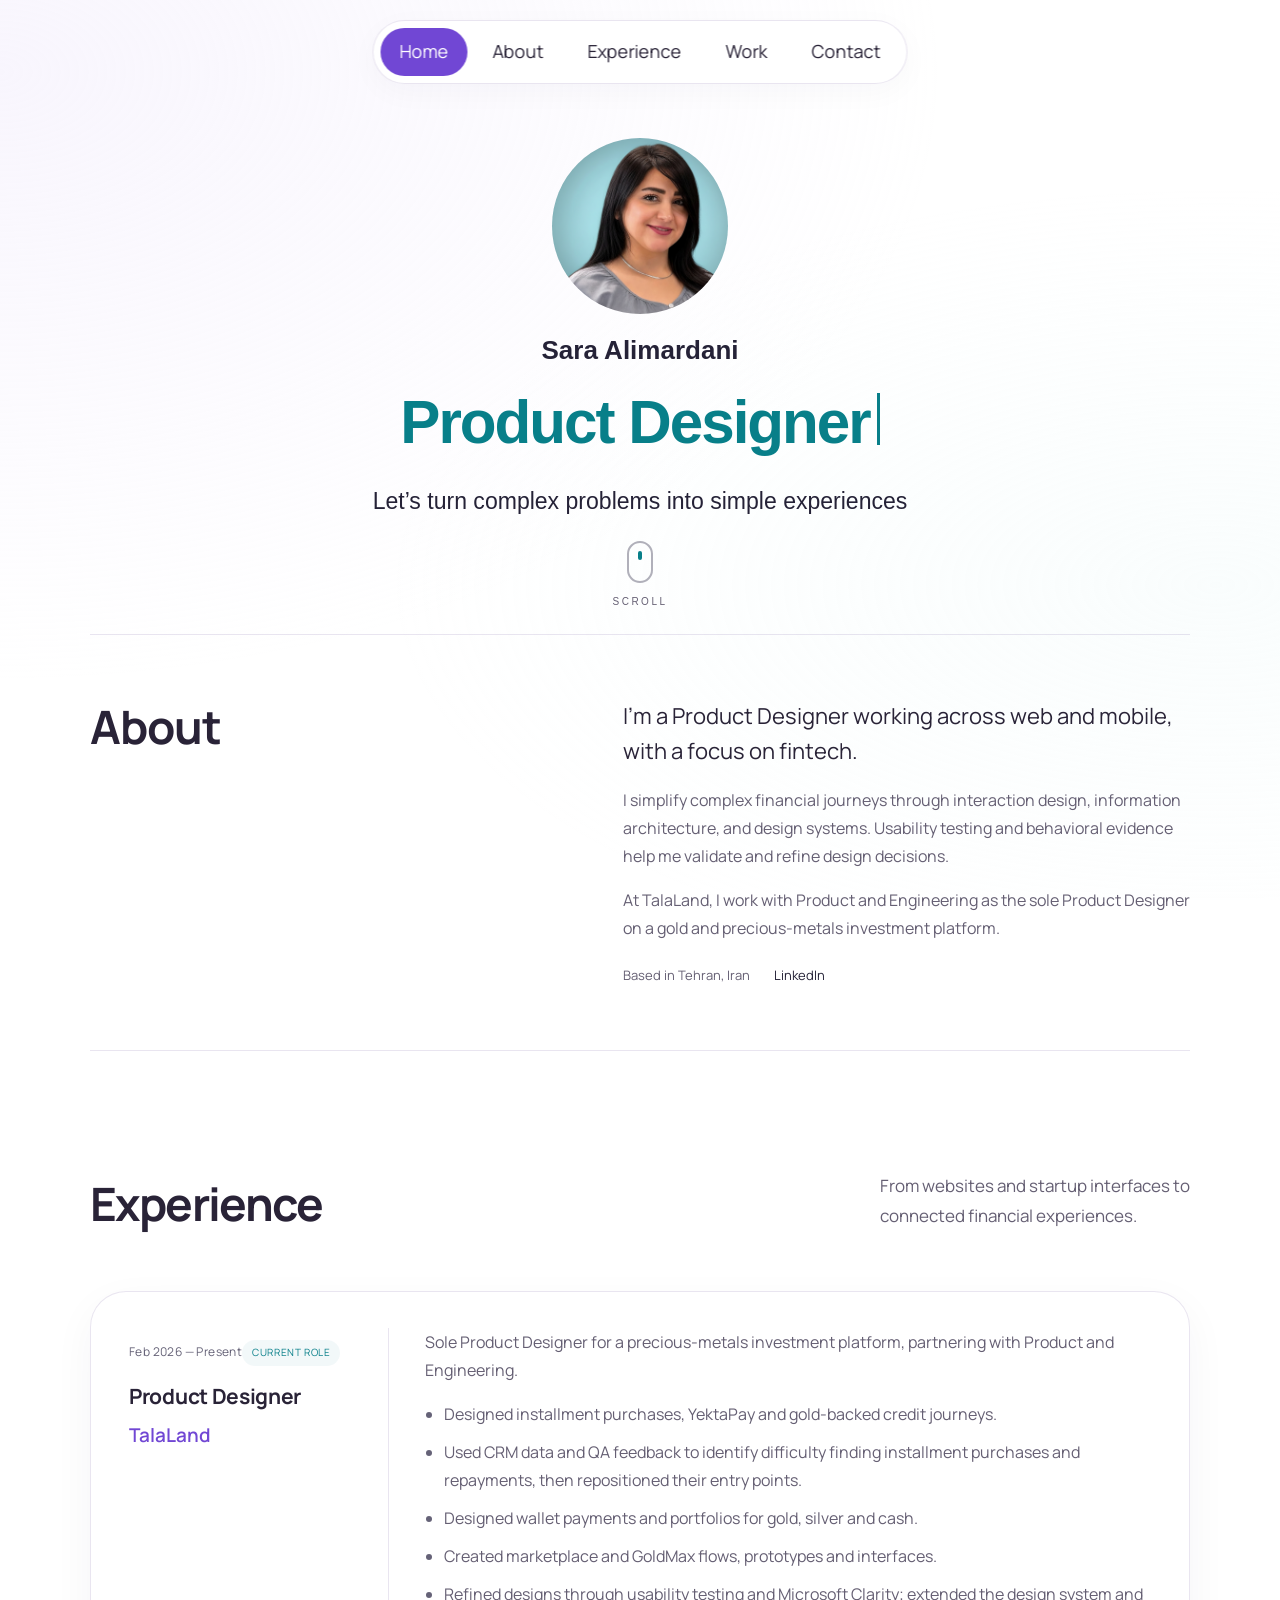
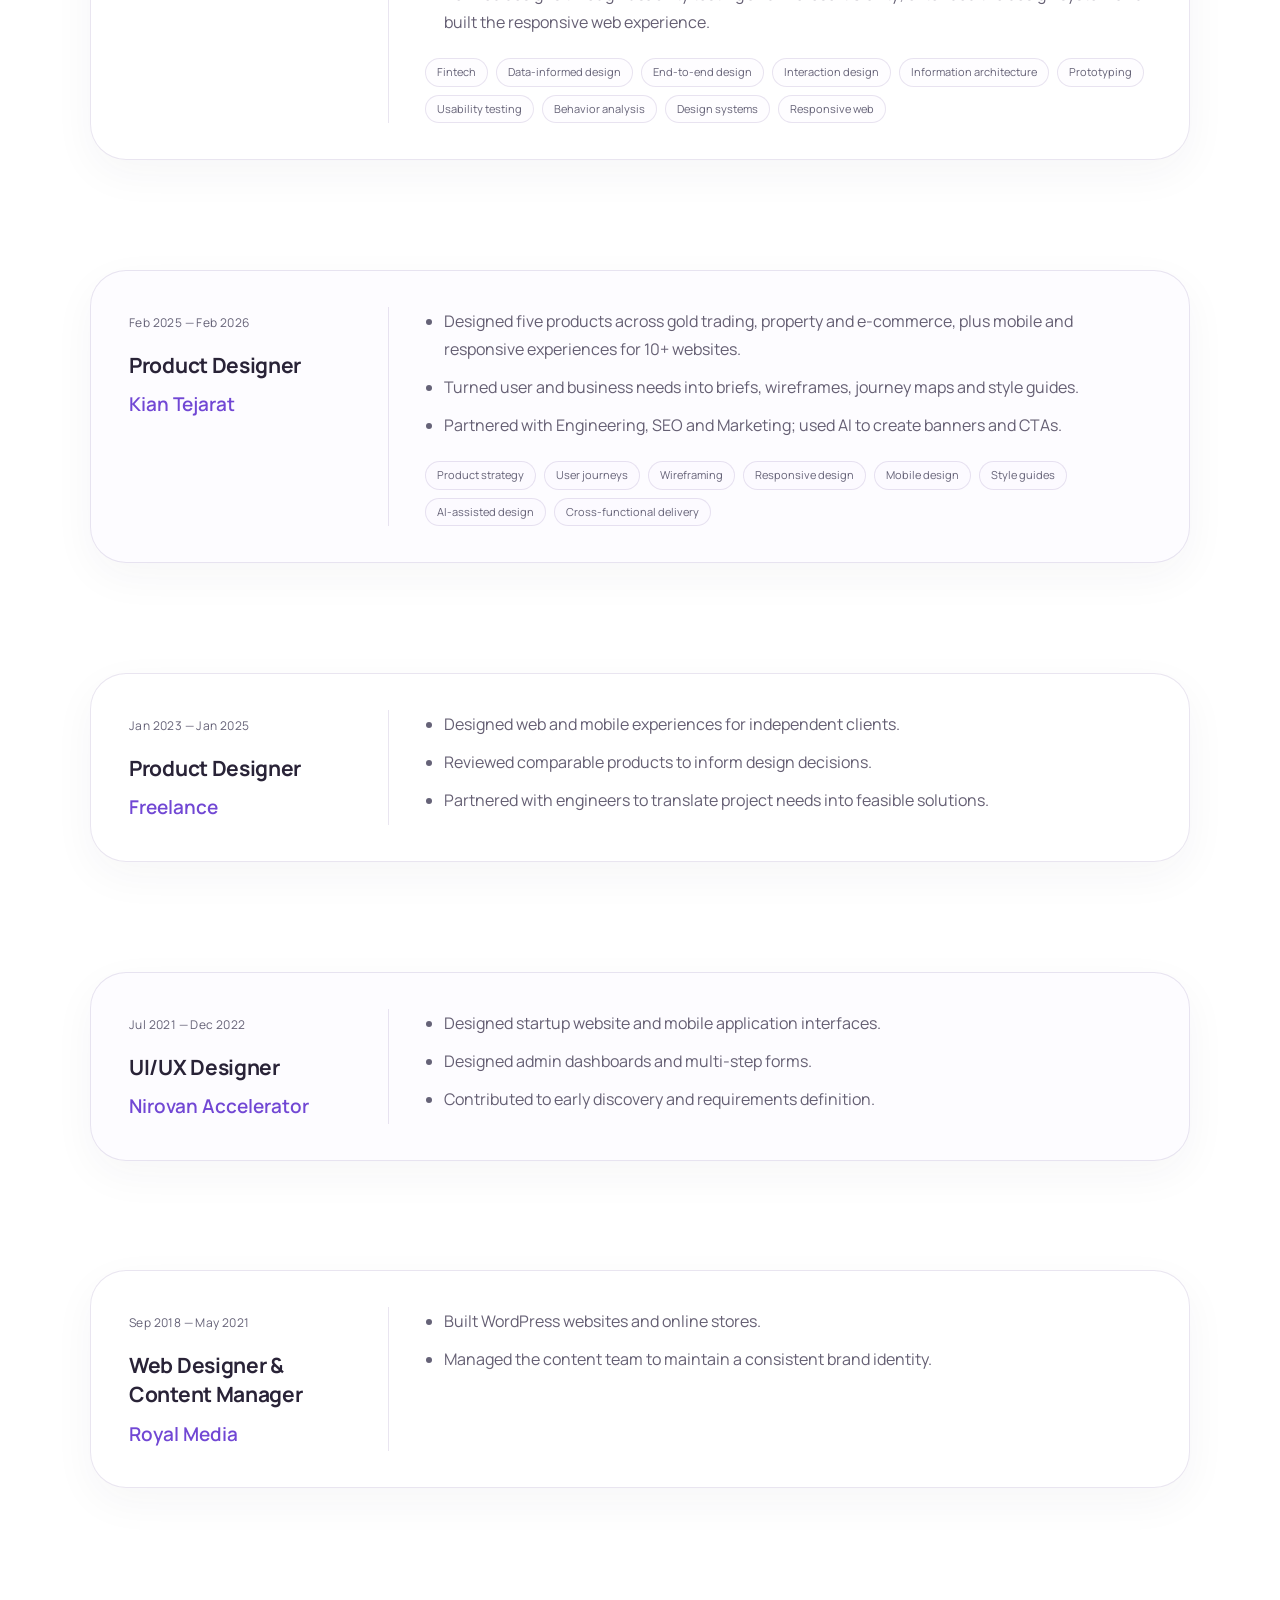
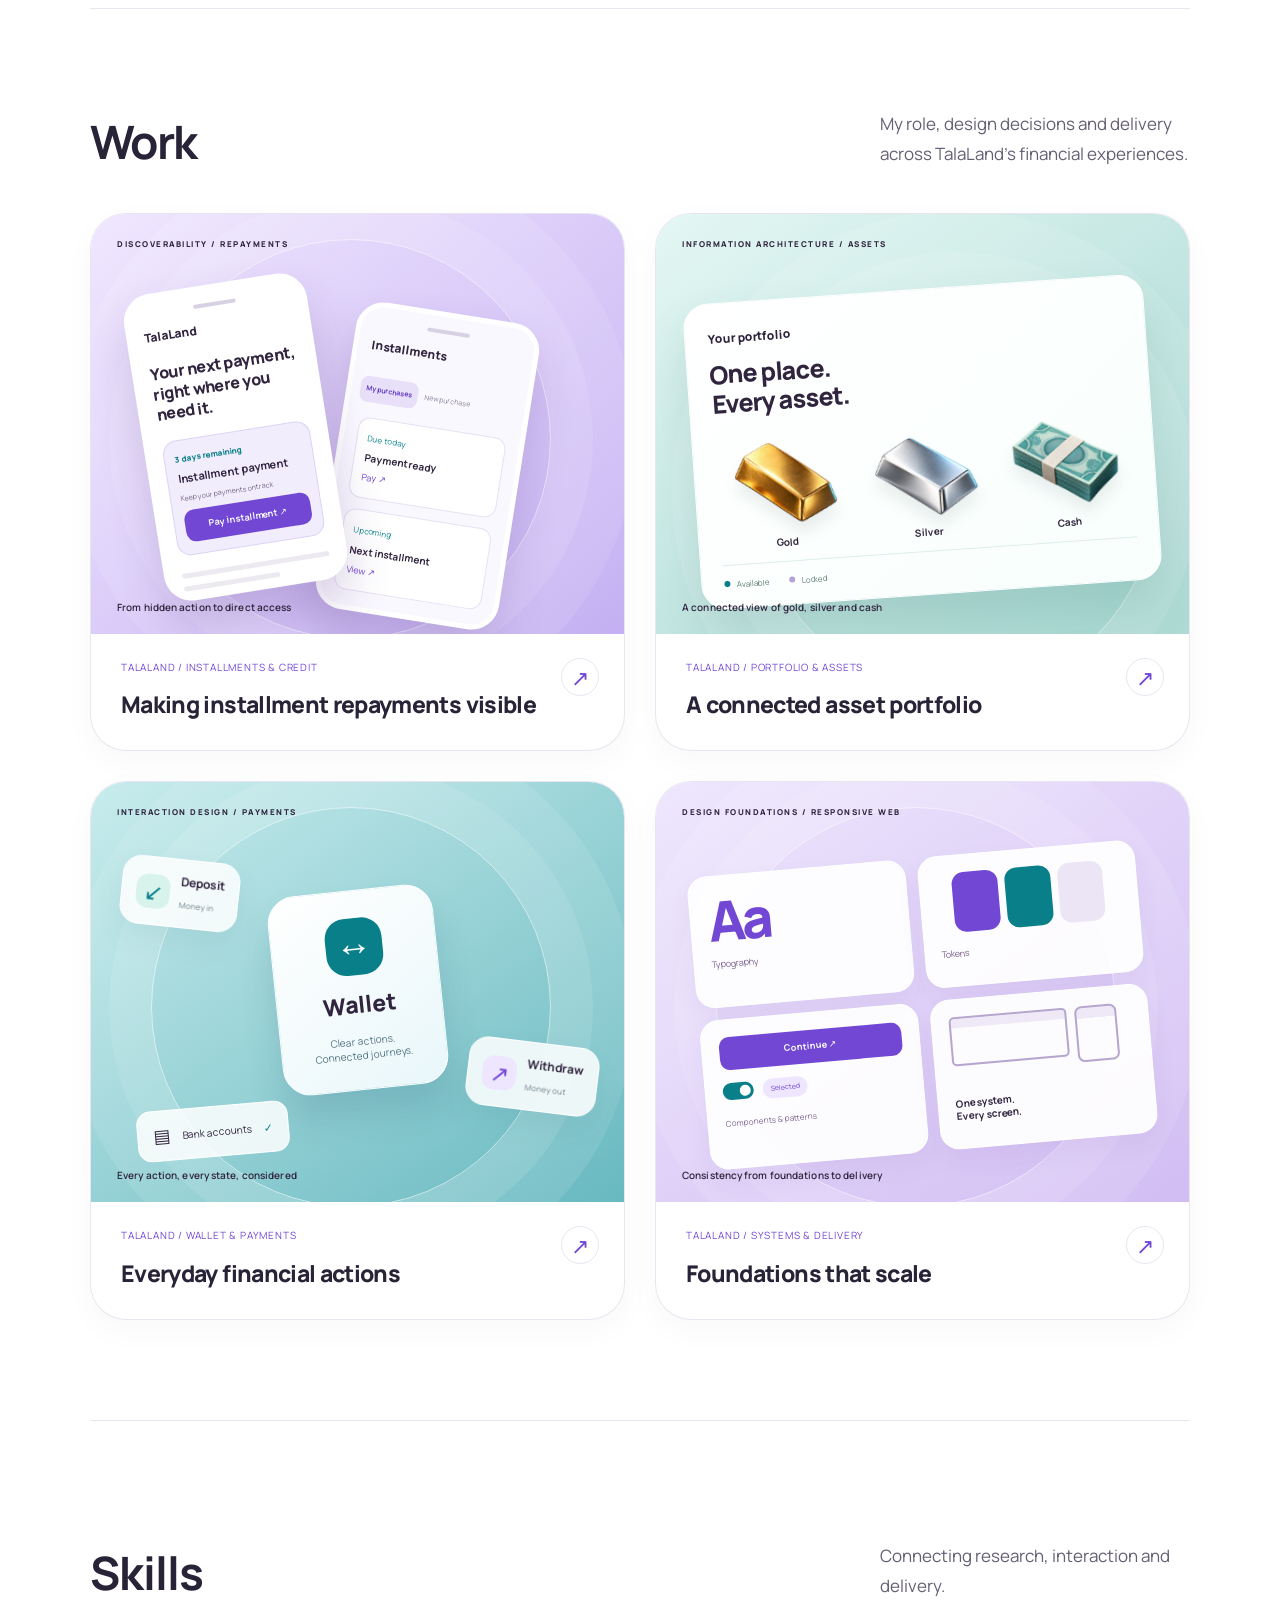
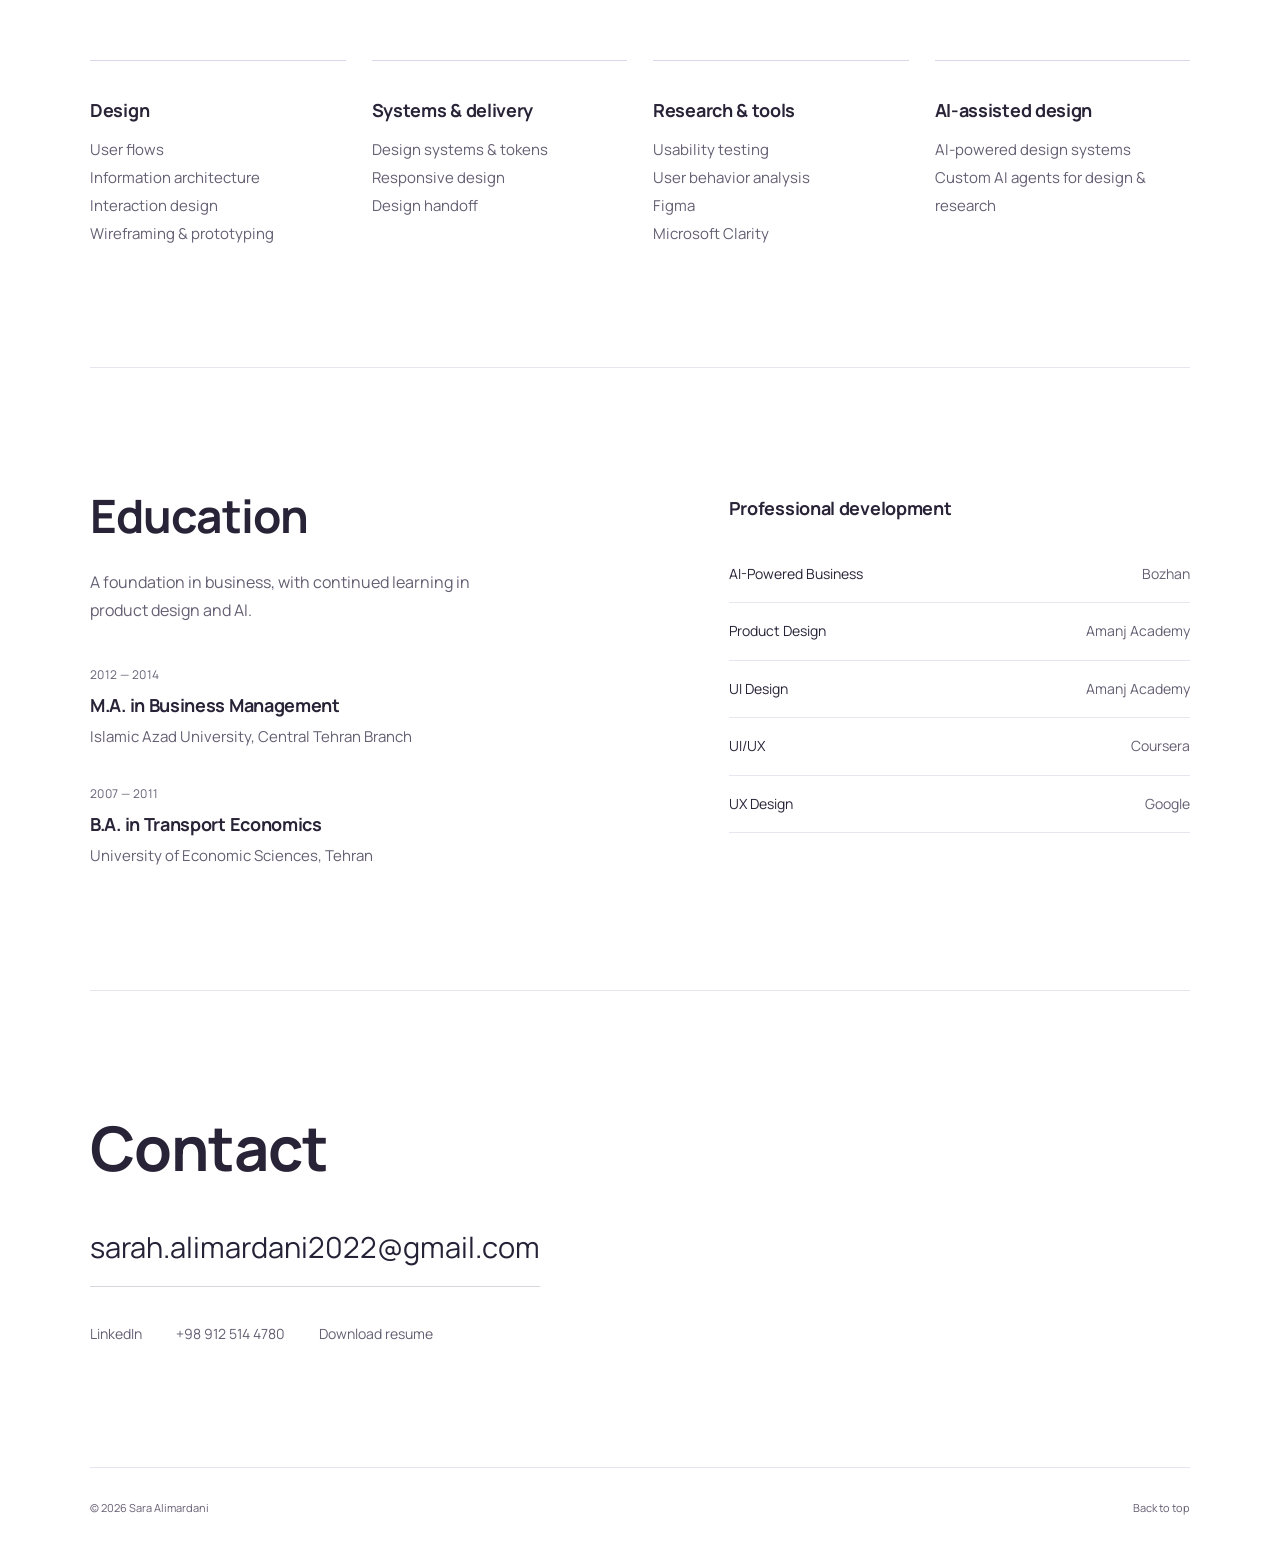
==== commit 7be903dc: "Simplify section titles and enlarge unframed portrait" ====
--- a/index.html
+++ b/index.html
@@ -1,28 +1,28 @@
 <!DOCTYPE html>
 
 <html dir="ltr" lang="en">
-<head><meta charset="utf-8"/><meta content="width=device-width,initial-scale=1" name="viewport"/><meta content="#ffffff" name="theme-color"/><meta content="Sara Alimardani, Product Designer. Fintech product design, financial journeys, research and design systems." name="description"/><title>Sara Alimardani — Product Designer</title><link href="style.css?v=20261011-editorial-cases" rel="stylesheet"/><script defer="" src="app.js?v=20261011-editorial-cases"></script><link href="https://fonts.googleapis.com" rel="preconnect"/><link crossorigin="" href="https://fonts.gstatic.com" rel="preconnect"/><link href="https://fonts.googleapis.com/css2?family=Manrope:wght@400;500;600;650;700;800&amp;display=swap" rel="stylesheet"/></head>
+<head><meta charset="utf-8"/><meta content="width=device-width,initial-scale=1" name="viewport"/><meta content="#ffffff" name="theme-color"/><meta content="Sara Alimardani, Product Designer. Fintech product design, financial journeys, research and design systems." name="description"/><title>Sara Alimardani — Product Designer</title><link href="style.css?v=20261011-simple-titles" rel="stylesheet"/><script defer="" src="app.js?v=20261011-simple-titles"></script><link href="https://fonts.googleapis.com" rel="preconnect"/><link crossorigin="" href="https://fonts.gstatic.com" rel="preconnect"/><link href="https://fonts.googleapis.com/css2?family=Manrope:wght@400;500;600;650;700;800&amp;display=swap" rel="stylesheet"/></head>
 <body>
 <a class="skip" href="#about">Skip to content</a>
 <header><nav aria-label="Main navigation"><a aria-current="location" class="active" href="#top">Home</a><a href="#about">About</a><a href="#experience">Experience</a><a href="#work">Work</a><a href="#contact">Contact</a></nav><div aria-hidden="true" class="page-progress"><span></span></div></header>
 <main>
 <section class="hero" id="top"><div class="hero-content"><img alt="Sara Alimardani" class="portrait" height="740" src="sara-alimardani.jpg" width="740"/><p class="name">Sara Alimardani</p><h1><span id="typed">Product Designer</span><span aria-hidden="true" class="cursor"></span></h1><p class="tagline">Let’s turn complex problems into simple experiences</p></div><a aria-label="Scroll to about" class="scroll-cue" href="#about"><span aria-hidden="true" class="scroll-mouse"><span class="scroll-wheel"></span></span><span class="scroll-label">SCROLL</span></a></section>
-<section class="section wrap" id="about"><div class="section-label">01 / ABOUT</div><div class="about-grid"><h2>Clarity in<br/>complexity.</h2><div><p class="lead">I’m a Product Designer working across web and mobile, with a focus on fintech.</p><p>I simplify complex financial journeys through interaction design, information architecture, and design systems. Usability testing and behavioral evidence help me validate and refine design decisions.</p><p>At TalaLand, I work with Product and Engineering as the sole Product Designer on a gold and precious-metals investment platform.</p><div class="about-meta"><span>Based in Tehran, Iran</span><a href="https://www.linkedin.com/in/saraalimardani" rel="noopener noreferrer" target="_blank">LinkedIn</a></div></div></div></section>
-<section class="section wrap" id="experience"><div class="section-label">02 / EXPERIENCE</div><div class="section-heading"><h2>My journey<br/>in product design.</h2><p>From websites and startup interfaces to connected financial experiences.</p></div><div class="timeline"><div aria-hidden="true" class="timeline-track"><div class="timeline-fill"></div></div>
+<section class="section wrap" id="about"><div class="about-grid"><h2>About</h2><div><p class="lead">I’m a Product Designer working across web and mobile, with a focus on fintech.</p><p>I simplify complex financial journeys through interaction design, information architecture, and design systems. Usability testing and behavioral evidence help me validate and refine design decisions.</p><p>At TalaLand, I work with Product and Engineering as the sole Product Designer on a gold and precious-metals investment platform.</p><div class="about-meta"><span>Based in Tehran, Iran</span><a href="https://www.linkedin.com/in/saraalimardani" rel="noopener noreferrer" target="_blank">LinkedIn</a></div></div></div></section>
+<section class="section wrap" id="experience"><div class="section-heading"><h2>Experience</h2><p>From websites and startup interfaces to connected financial experiences.</p></div><div class="timeline"><div aria-hidden="true" class="timeline-track"><div class="timeline-fill"></div></div>
 <article class="job"><span aria-hidden="true" class="dot"></span><div class="job-card"><div class="career-identity"><div class="job-top"><span class="date">Feb 2026 — Present</span><span class="status">Current role</span></div><h3>Product Designer</h3><p class="company">TalaLand</p></div><div class="career-body"><p>Sole Product Designer for a precious-metals investment platform, partnering with Product and Engineering.</p><ul><li>Designed installment purchases, YektaPay and gold-backed credit journeys.</li><li>Used CRM data and QA feedback to identify difficulty finding installment purchases and repayments, then repositioned their entry points.</li><li>Designed wallet payments and portfolios for gold, silver and cash.</li><li>Created marketplace and GoldMax flows, prototypes and interfaces.</li><li>Refined designs through usability testing and Microsoft Clarity; extended the design system and built the responsive web experience.</li></ul><div class="tags"><span>Fintech</span><span>Data-informed design</span><span>End-to-end design</span><span>Interaction design</span><span>Information architecture</span><span>Prototyping</span><span>Usability testing</span><span>Behavior analysis</span><span>Design systems</span><span>Responsive web</span></div></div></div></article>
 <article class="job"><span aria-hidden="true" class="dot"></span><div class="job-card"><div class="career-identity"><span class="date">Feb 2025 — Feb 2026</span><h3>Product Designer</h3><p class="company">Kian Tejarat</p></div><div class="career-body"><ul><li>Designed five products across gold trading, property and e-commerce, plus mobile and responsive experiences for 10+ websites.</li><li>Turned user and business needs into briefs, wireframes, journey maps and style guides.</li><li>Partnered with Engineering, SEO and Marketing; used AI to create banners and CTAs.</li></ul><div class="tags"><span>Product strategy</span><span>User journeys</span><span>Wireframing</span><span>Responsive design</span><span>Mobile design</span><span>Style guides</span><span>AI-assisted design</span><span>Cross-functional delivery</span></div></div></div></article>
 <article class="job"><span aria-hidden="true" class="dot"></span><div class="job-card"><div class="career-identity"><span class="date">Jan 2023 — Jan 2025</span><h3>Product Designer</h3><p class="company">Freelance</p></div><div class="career-body"><ul><li>Designed web and mobile experiences for independent clients.</li><li>Reviewed comparable products to inform design decisions.</li><li>Partnered with engineers to translate project needs into feasible solutions.</li></ul></div></div></article>
 <article class="job"><span aria-hidden="true" class="dot"></span><div class="job-card"><div class="career-identity"><span class="date">Jul 2021 — Dec 2022</span><h3>UI/UX Designer</h3><p class="company">Nirovan Accelerator</p></div><div class="career-body"><ul><li>Designed startup website and mobile application interfaces.</li><li>Designed admin dashboards and multi-step forms.</li><li>Contributed to early discovery and requirements definition.</li></ul></div></div></article>
 <article class="job"><span aria-hidden="true" class="dot"></span><div class="job-card"><div class="career-identity"><span class="date">Sep 2018 — May 2021</span><h3>Web Designer &amp; Content Manager</h3><p class="company">Royal Media</p></div><div class="career-body"><ul><li>Built WordPress websites and online stores.</li><li>Managed the content team to maintain a consistent brand identity.</li></ul></div></div></article>
 </div></section>
-<section class="section wrap" id="work"><div class="section-label">03 / SELECTED WORK</div><div class="section-heading"><h2>Making financial<br/>journeys feel simple.</h2><p>My role, design decisions and delivery across TalaLand’s financial experiences.</p></div><div class="work-grid">
+<section class="section wrap" id="work"><div class="section-heading"><h2>Work</h2><p>My role, design decisions and delivery across TalaLand’s financial experiences.</p></div><div class="work-grid">
 <a aria-label="Read case study: Making installment repayments visible" class="project-card" href="case-installment-repayments.html"><div aria-hidden="true" class="project-art art-installments"><span class="art-kicker">DISCOVERABILITY / REPAYMENTS</span><div class="art-orbit"></div><div class="mini-phone phone-home"><div class="phone-notch"></div><span class="mini-brand">TalaLand</span><div class="mini-greeting">Your next payment,<br/>right where you need it.</div><div class="reminder"><span class="mini-status">3 days remaining</span><b>Installment payment</b><span class="mini-muted">Keep your payments on track</span><span class="mini-cta">Pay installment ↗</span></div><div class="mini-lines"><i></i><i></i></div></div><div class="mini-phone phone-hub"><div class="phone-notch"></div><span class="mini-brand">Installments</span><div class="mini-tabs"><b>My purchases</b><span>New purchase</span></div><div class="mini-payment"><span>Due today</span><b>Payment ready</b><i>Pay ↗</i></div><div class="mini-payment"><span>Upcoming</span><b>Next installment</b><i>View ↗</i></div></div><span class="art-caption">From hidden action to direct access</span></div><div class="project-meta"><p class="eyebrow">TALALAND / INSTALLMENTS &amp; CREDIT</p><h3>Making installment repayments visible</h3><span aria-hidden="true" class="project-arrow">↗</span></div></a>
 <a aria-label="Read case study: A connected asset portfolio" class="project-card" href="case-asset-portfolio.html"><div aria-hidden="true" class="project-art art-assets"><span class="art-kicker">INFORMATION ARCHITECTURE / ASSETS</span><div class="art-orbit"></div><div class="portfolio-panel"><span class="mini-brand">Your portfolio</span><div class="asset-heading">One place.<br/>Every asset.</div><div class="asset-showcase"><div><img alt="" loading="lazy" src="gold-3d.png"/><span>Gold</span></div><div><img alt="" loading="lazy" src="silver-3d.png"/><span>Silver</span></div><div><img alt="" loading="lazy" src="cash-3d.png"/><span>Cash</span></div></div><div class="asset-legend"><span><i></i> Available</span><span><i></i> Locked</span></div></div><span class="art-caption">A connected view of gold, silver and cash</span></div><div class="project-meta"><p class="eyebrow">TALALAND / PORTFOLIO &amp; ASSETS</p><h3>A connected asset portfolio</h3><span aria-hidden="true" class="project-arrow">↗</span></div></a>
 <a aria-label="Read case study: Everyday financial actions" class="project-card" href="case-wallet-payments.html"><div aria-hidden="true" class="project-art art-wallet"><span class="art-kicker">INTERACTION DESIGN / PAYMENTS</span><div class="art-orbit"></div><div class="wallet-illustration"><div class="transfer-chip chip-in"><span>↙</span><div><b>Deposit</b><small>Money in</small></div></div><div class="wallet-core"><span class="wallet-symbol">↔</span><b>Wallet</b><small>Clear actions.<br/>Connected journeys.</small></div><div class="transfer-chip chip-out"><span>↗</span><div><b>Withdraw</b><small>Money out</small></div></div><div class="bank-chip">▤ <span>Bank accounts</span><b>✓</b></div></div><span class="art-caption">Every action, every state, considered</span></div><div class="project-meta"><p class="eyebrow">TALALAND / WALLET &amp; PAYMENTS</p><h3>Everyday financial actions</h3><span aria-hidden="true" class="project-arrow">↗</span></div></a>
 <a aria-label="Read case study: Foundations that scale" class="project-card" href="case-design-system.html"><div aria-hidden="true" class="project-art art-system"><span class="art-kicker">DESIGN FOUNDATIONS / RESPONSIVE WEB</span><div class="art-orbit"></div><div class="system-canvas"><div class="type-tile"><b>Aa</b><span>Typography</span></div><div class="color-tile"><i></i><i></i><i></i><span>Tokens</span></div><div class="component-tile"><span class="mini-cta">Continue ↗</span><div><span class="toggle-demo"></span><span class="pill-demo">Selected</span></div><small>Components &amp; patterns</small></div><div class="responsive-tile"><div></div><div></div><span>One system.<br/>Every screen.</span></div></div><span class="art-caption">Consistency from foundations to delivery</span></div><div class="project-meta"><p class="eyebrow">TALALAND / SYSTEMS &amp; DELIVERY</p><h3>Foundations that scale</h3><span aria-hidden="true" class="project-arrow">↗</span></div></a>
 </div></section>
-<section class="section wrap" id="skills"><div class="section-label">04 / SKILLS</div><div class="section-heading"><h2>How I work.</h2><p>Connecting research, interaction and delivery.</p></div><div class="skills-grid"><article><span class="skill-number">01</span><h3>Design</h3><p>User flows<br/>Information architecture<br/>Interaction design<br/>Wireframing &amp; prototyping</p></article><article><span class="skill-number">02</span><h3>Systems &amp; delivery</h3><p>Design systems &amp; tokens<br/>Responsive design<br/>Design handoff</p></article><article><span class="skill-number">03</span><h3>Research &amp; tools</h3><p>Usability testing<br/>User behavior analysis<br/>Figma<br/>Microsoft Clarity</p></article><article><span class="skill-number">04</span><h3>AI-assisted design</h3><p>AI-powered design systems<br/>Custom AI agents for design &amp; research</p></article></div></section>
-<section class="section wrap" id="education"><div class="section-label">05 / EDUCATION &amp; DEVELOPMENT</div><div class="education-grid"><div><h2>Always learning.</h2><p class="education-intro">A foundation in business, with continued learning in product design and AI.</p><div class="degree"><span class="date">2012 — 2014</span><h3>M.A. in Business Management</h3><p>Islamic Azad University, Central Tehran Branch</p></div><div class="degree"><span class="date">2007 — 2011</span><h3>B.A. in Transport Economics</h3><p>University of Economic Sciences, Tehran</p></div></div><div class="courses"><h3>Professional development</h3><div><span>AI-Powered Business</span><span>Bozhan</span></div><div><span>Product Design</span><span>Amanj Academy</span></div><div><span>UI Design</span><span>Amanj Academy</span></div><div><span>UI/UX</span><span>Coursera</span></div><div><span>UX Design</span><span>Google</span></div></div></div></section>
-<section class="section wrap contact" id="contact"><div class="section-label">06 / CONTACT</div><h2>Let’s simplify.</h2><a class="email" href="mailto:sarah.alimardani2022@gmail.com">sarah.alimardani2022@gmail.com </a><div class="contact-links"><a href="https://www.linkedin.com/in/saraalimardani" rel="noopener noreferrer" target="_blank">LinkedIn</a><a href="tel:+989125144780">+98 912 514 4780</a><a download="" href="Sara-Alimardani-Resume.pdf">Download resume</a></div></section>
+<section class="section wrap" id="skills"><div class="section-heading"><h2>Skills</h2><p>Connecting research, interaction and delivery.</p></div><div class="skills-grid"><article><h3>Design</h3><p>User flows<br/>Information architecture<br/>Interaction design<br/>Wireframing &amp; prototyping</p></article><article><h3>Systems &amp; delivery</h3><p>Design systems &amp; tokens<br/>Responsive design<br/>Design handoff</p></article><article><h3>Research &amp; tools</h3><p>Usability testing<br/>User behavior analysis<br/>Figma<br/>Microsoft Clarity</p></article><article><h3>AI-assisted design</h3><p>AI-powered design systems<br/>Custom AI agents for design &amp; research</p></article></div></section>
+<section class="section wrap" id="education"><div class="education-grid"><div><h2>Education</h2><p class="education-intro">A foundation in business, with continued learning in product design and AI.</p><div class="degree"><span class="date">2012 — 2014</span><h3>M.A. in Business Management</h3><p>Islamic Azad University, Central Tehran Branch</p></div><div class="degree"><span class="date">2007 — 2011</span><h3>B.A. in Transport Economics</h3><p>University of Economic Sciences, Tehran</p></div></div><div class="courses"><h3>Professional development</h3><div><span>AI-Powered Business</span><span>Bozhan</span></div><div><span>Product Design</span><span>Amanj Academy</span></div><div><span>UI Design</span><span>Amanj Academy</span></div><div><span>UI/UX</span><span>Coursera</span></div><div><span>UX Design</span><span>Google</span></div></div></div></section>
+<section class="section wrap contact" id="contact"><h2>Contact</h2><a class="email" href="mailto:sarah.alimardani2022@gmail.com">sarah.alimardani2022@gmail.com </a><div class="contact-links"><a href="https://www.linkedin.com/in/saraalimardani" rel="noopener noreferrer" target="_blank">LinkedIn</a><a href="tel:+989125144780">+98 912 514 4780</a><a download="" href="Sara-Alimardani-Resume.pdf">Download resume</a></div></section>
 </main><footer class="wrap"><span>© <span id="year">2026</span> Sara Alimardani</span><a href="#top">Back to top</a></footer>
 </body></html>
--- a/style.css
+++ b/style.css
@@ -116,3 +116,8 @@
 @media(prefers-reduced-motion:reduce){.reveal{opacity:1;translate:none;transition:none}}
 .case-mobile-toc{display:none}
 @media(max-width:800px){.case-mobile-toc{display:block;border:1px solid var(--border);border-radius:18px;padding:16px 20px;margin-bottom:40px;background:#fff}.case-mobile-toc summary{font-size:13px;font-weight:700;color:var(--purple);cursor:pointer;display:flex;justify-content:space-between;list-style:none}.case-mobile-toc summary::-webkit-details-marker{display:none}.case-mobile-toc a{display:block;font-size:12px;color:var(--muted);padding-top:14px}.case-mobile-toc[open] summary>span{transform:rotate(45deg)}}
+
+/* Simple section titles and a larger, unframed portrait. */
+.portrait{width:176px;border:0;box-shadow:none}
+.hero h1{color:var(--cyan)}.hero .cursor{background:var(--cyan)}
+@media(max-width:560px){.portrait{width:148px}}
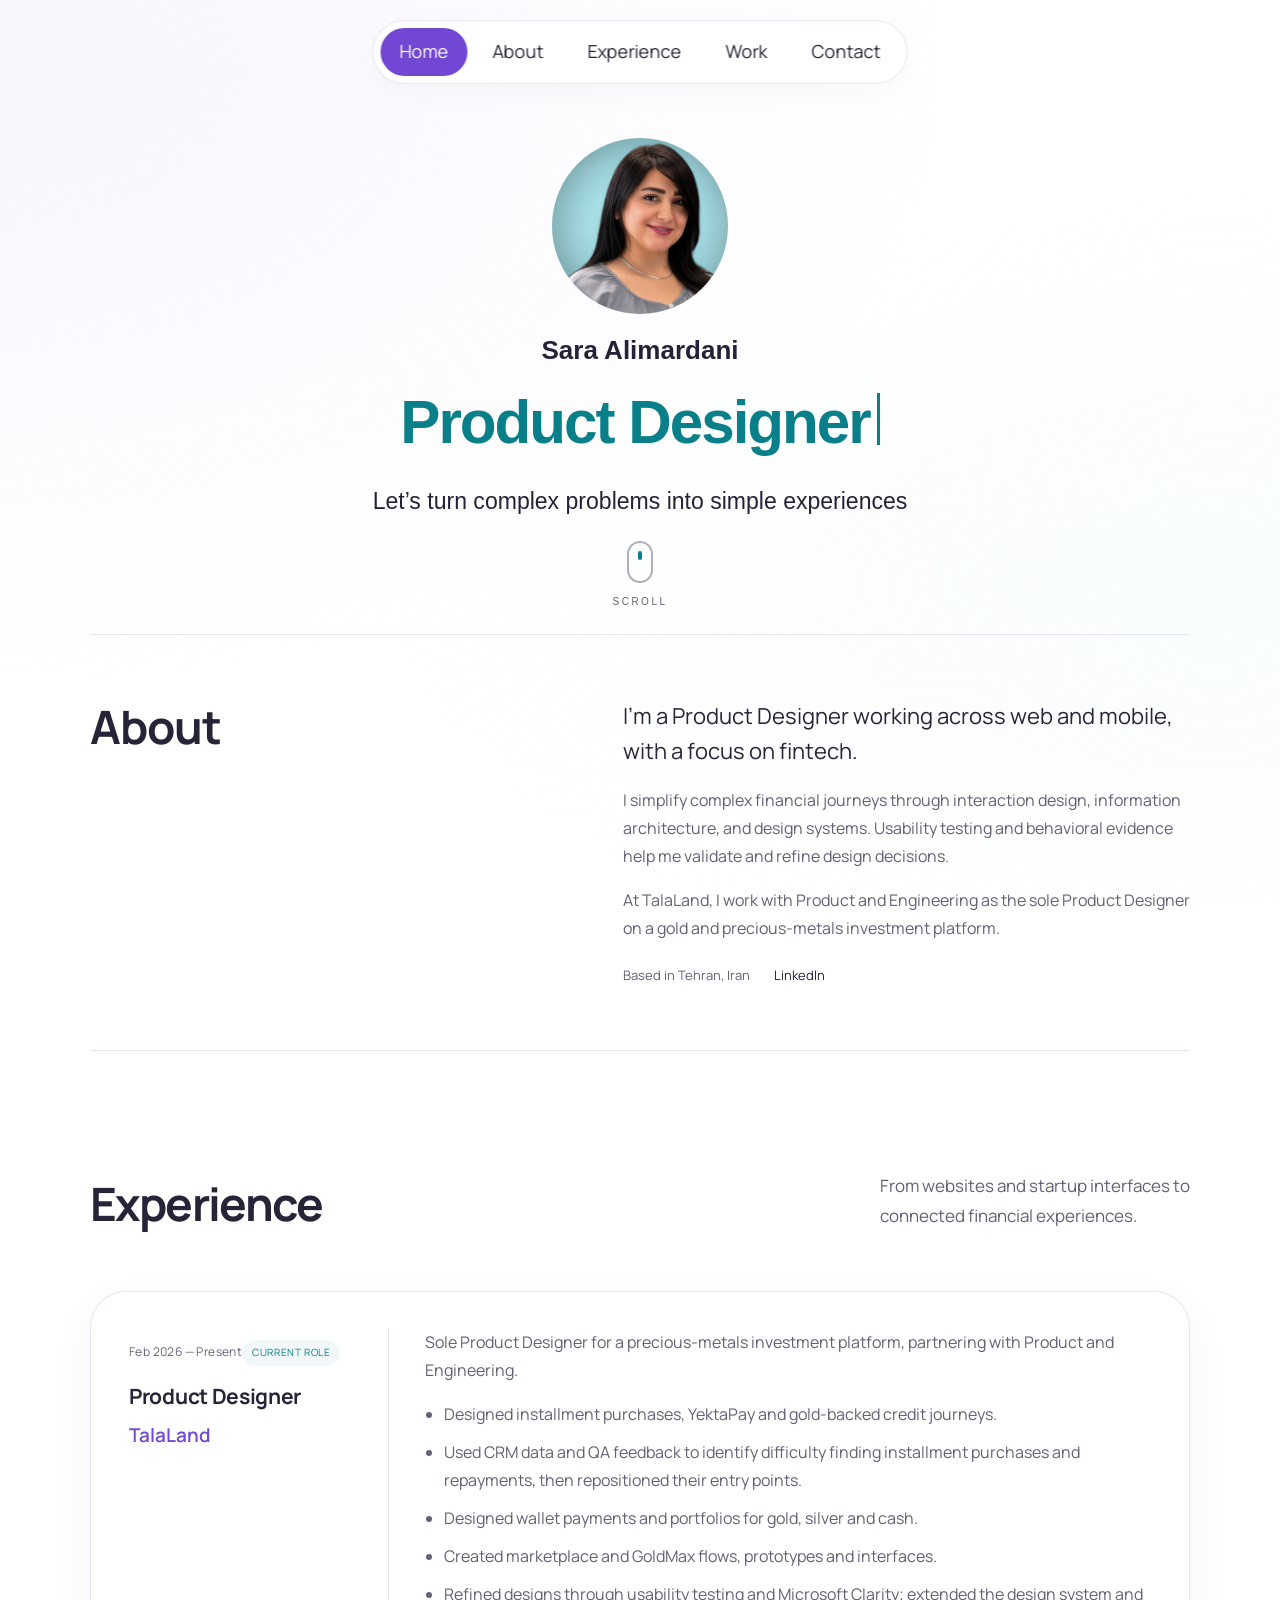
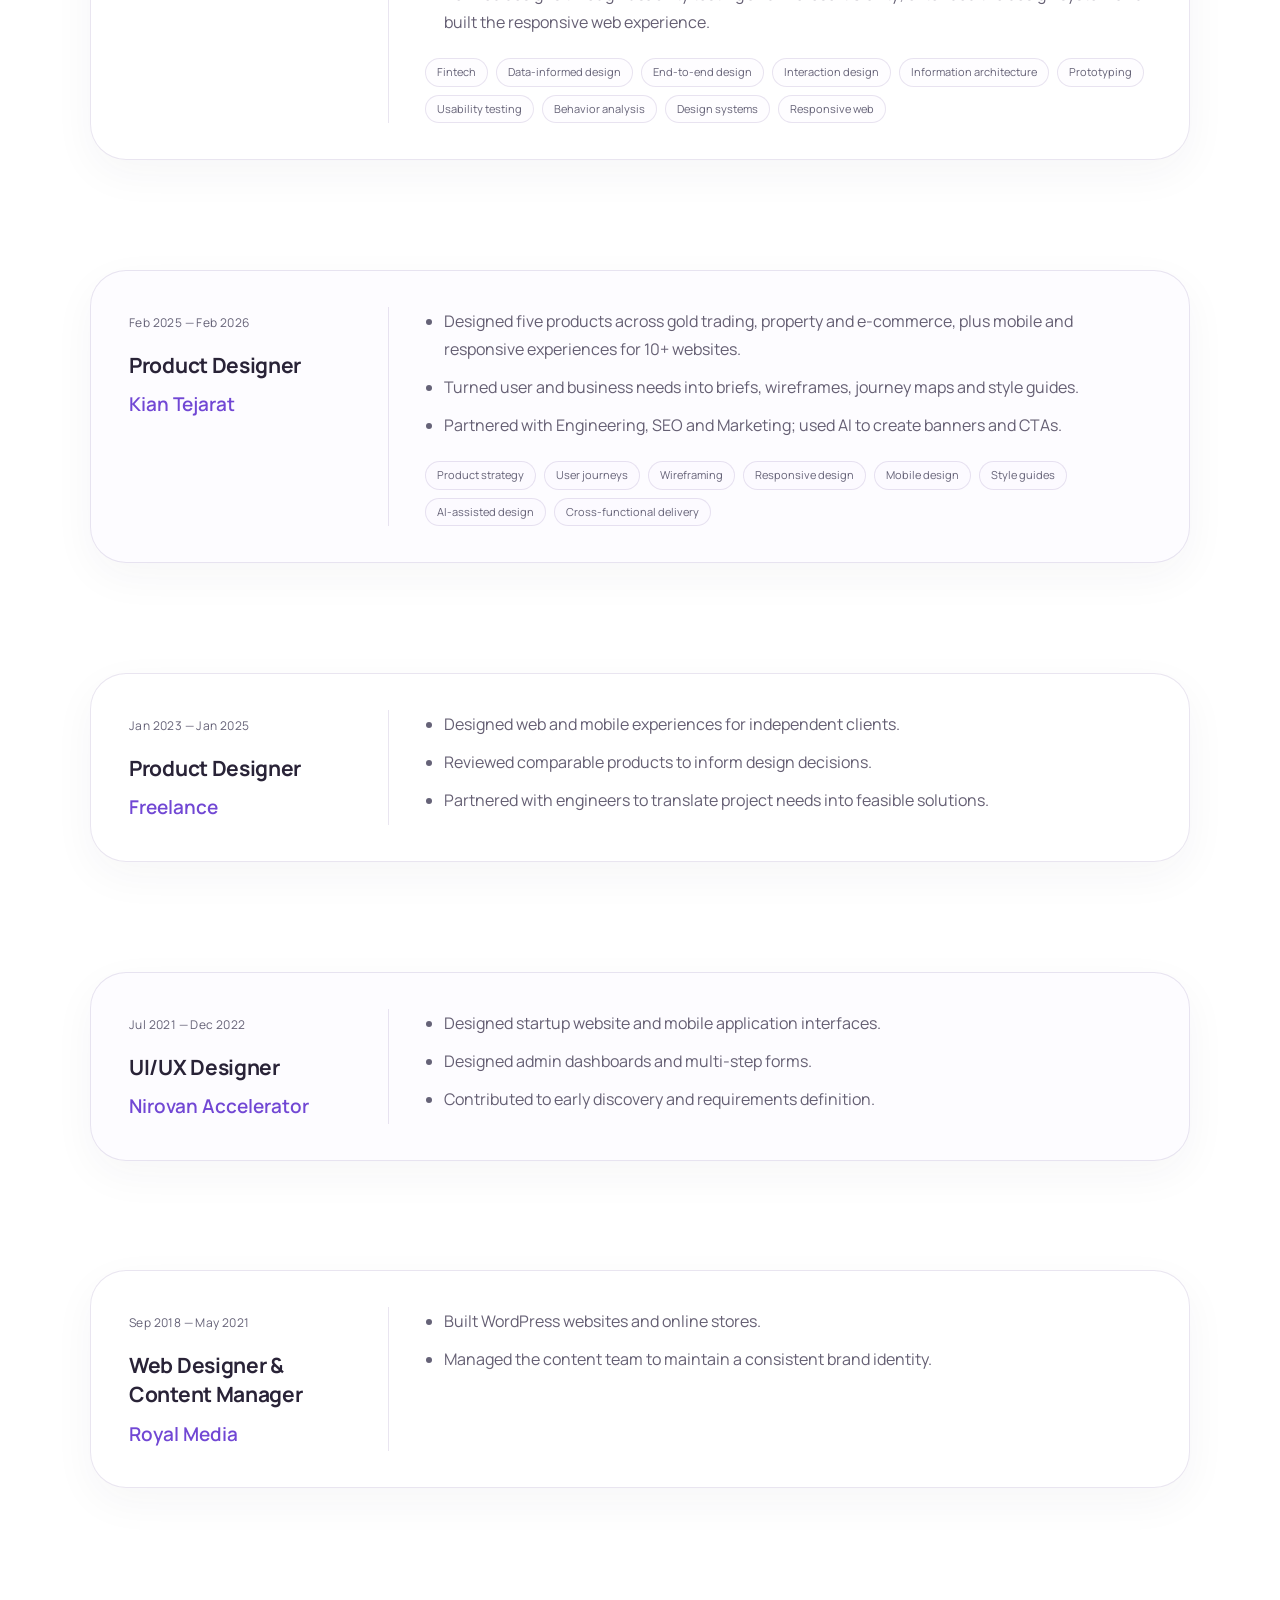
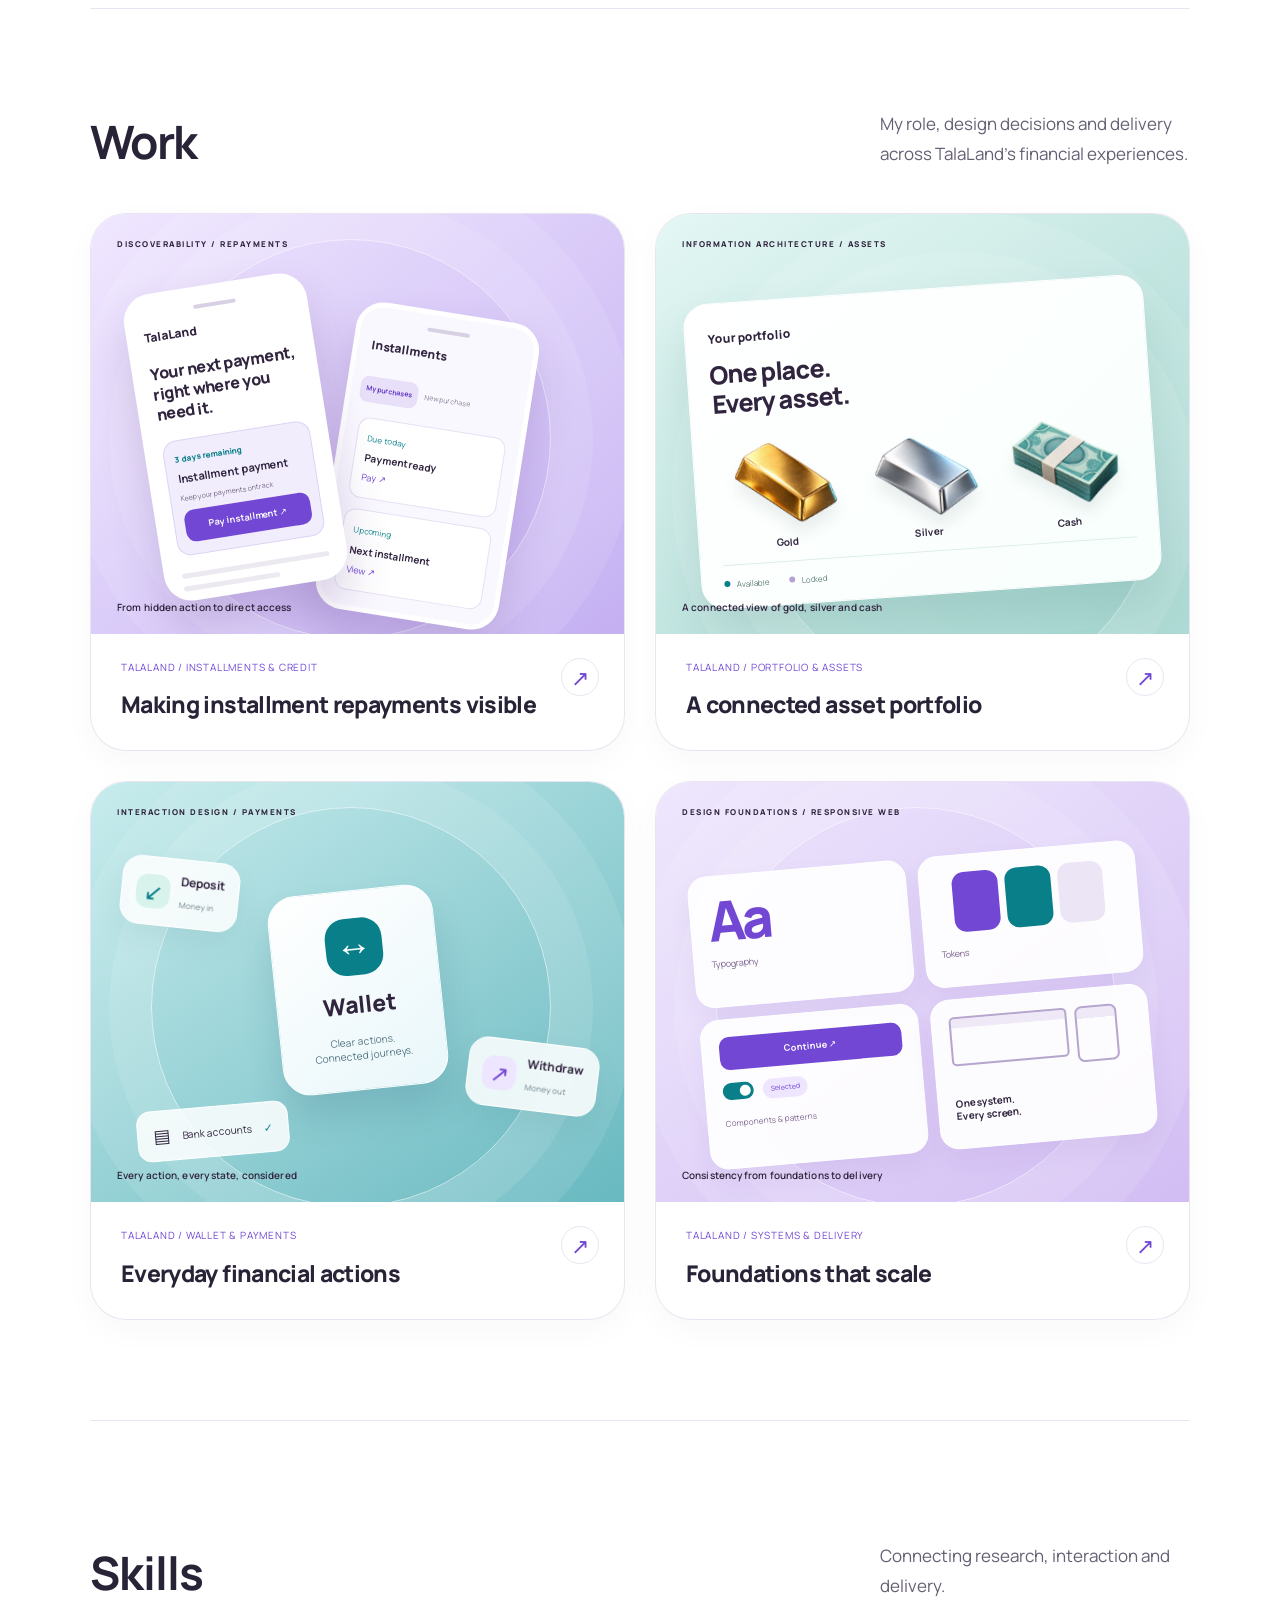
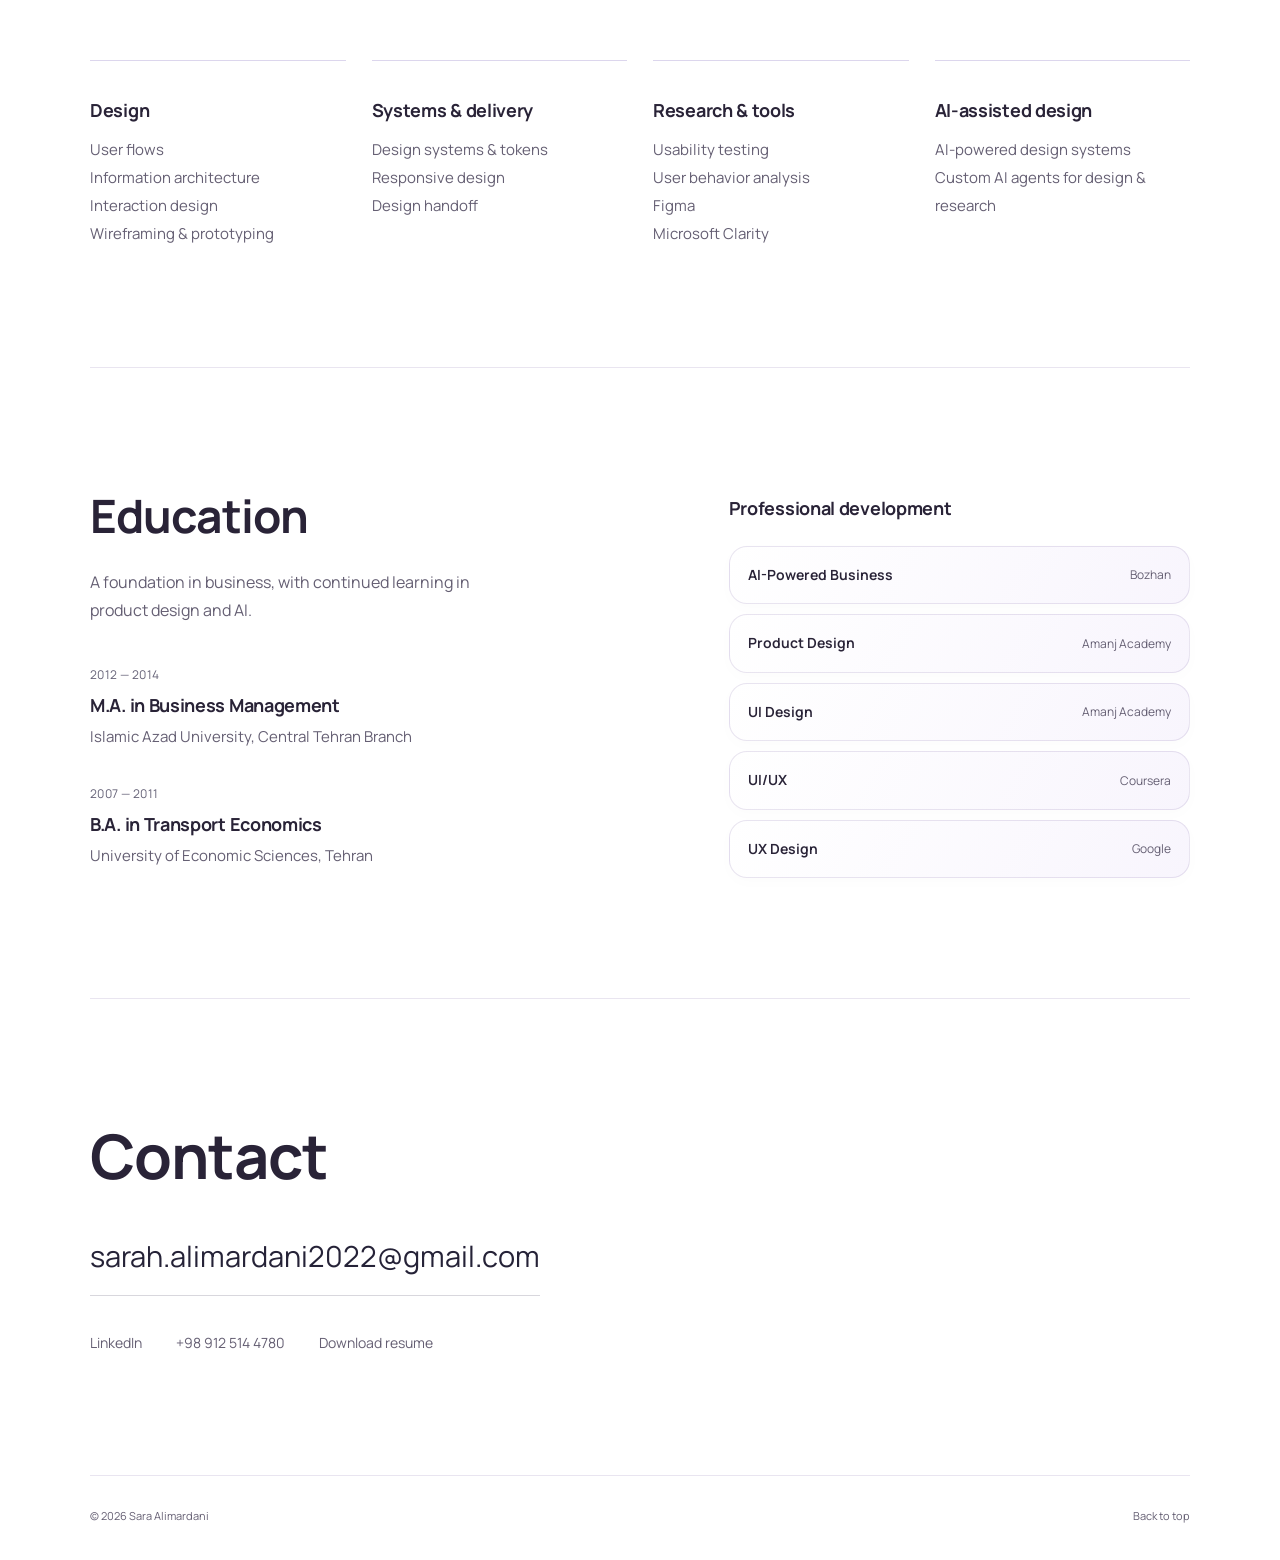
==== commit 08849e15: "Add compact professional development cards" ====
--- a/index.html
+++ b/index.html
@@ -1,7 +1,7 @@
 <!DOCTYPE html>
 
 <html dir="ltr" lang="en">
-<head><meta charset="utf-8"/><meta content="width=device-width,initial-scale=1" name="viewport"/><meta content="#ffffff" name="theme-color"/><meta content="Sara Alimardani, Product Designer. Fintech product design, financial journeys, research and design systems." name="description"/><title>Sara Alimardani — Product Designer</title><link href="style.css?v=20261011-simple-titles" rel="stylesheet"/><script defer="" src="app.js?v=20261011-simple-titles"></script><link href="https://fonts.googleapis.com" rel="preconnect"/><link crossorigin="" href="https://fonts.gstatic.com" rel="preconnect"/><link href="https://fonts.googleapis.com/css2?family=Manrope:wght@400;500;600;650;700;800&amp;display=swap" rel="stylesheet"/></head>
+<head><meta charset="utf-8"/><meta content="width=device-width,initial-scale=1" name="viewport"/><meta content="#ffffff" name="theme-color"/><meta content="Sara Alimardani, Product Designer. Fintech product design, financial journeys, research and design systems." name="description"/><title>Sara Alimardani — Product Designer</title><link href="style.css?v=20261013-development-cards" rel="stylesheet"/><script defer="" src="app.js?v=20261011-simple-titles"></script><link href="https://fonts.googleapis.com" rel="preconnect"/><link crossorigin="" href="https://fonts.gstatic.com" rel="preconnect"/><link href="https://fonts.googleapis.com/css2?family=Manrope:wght@400;500;600;650;700;800&amp;display=swap" rel="stylesheet"/></head>
 <body>
 <a class="skip" href="#about">Skip to content</a>
 <header><nav aria-label="Main navigation"><a aria-current="location" class="active" href="#top">Home</a><a href="#about">About</a><a href="#experience">Experience</a><a href="#work">Work</a><a href="#contact">Contact</a></nav><div aria-hidden="true" class="page-progress"><span></span></div></header>
--- a/style.css
+++ b/style.css
@@ -121,3 +121,10 @@
 .portrait{width:176px;border:0;box-shadow:none}
 .hero h1{color:var(--cyan)}.hero .cursor{background:var(--cyan)}
 @media(max-width:560px){.portrait{width:148px}}
+
+/* Compact professional-development cards. */
+.courses>div{border:1px solid var(--border);border-radius:18px;background:linear-gradient(120deg,#fff,#f8f5fd);padding:16px 18px;align-items:center;gap:16px;box-shadow:0 4px 16px #39285004}
+.courses>div+div{margin-top:10px}
+.courses>div>span:first-child{font-weight:650;color:var(--ink)}
+.courses>div>span:last-child{font-size:12px;flex-shrink:0}
+@media(max-width:560px){.courses>div{padding:14px 16px;gap:12px}.courses>div>span:last-child{font-size:11px}}
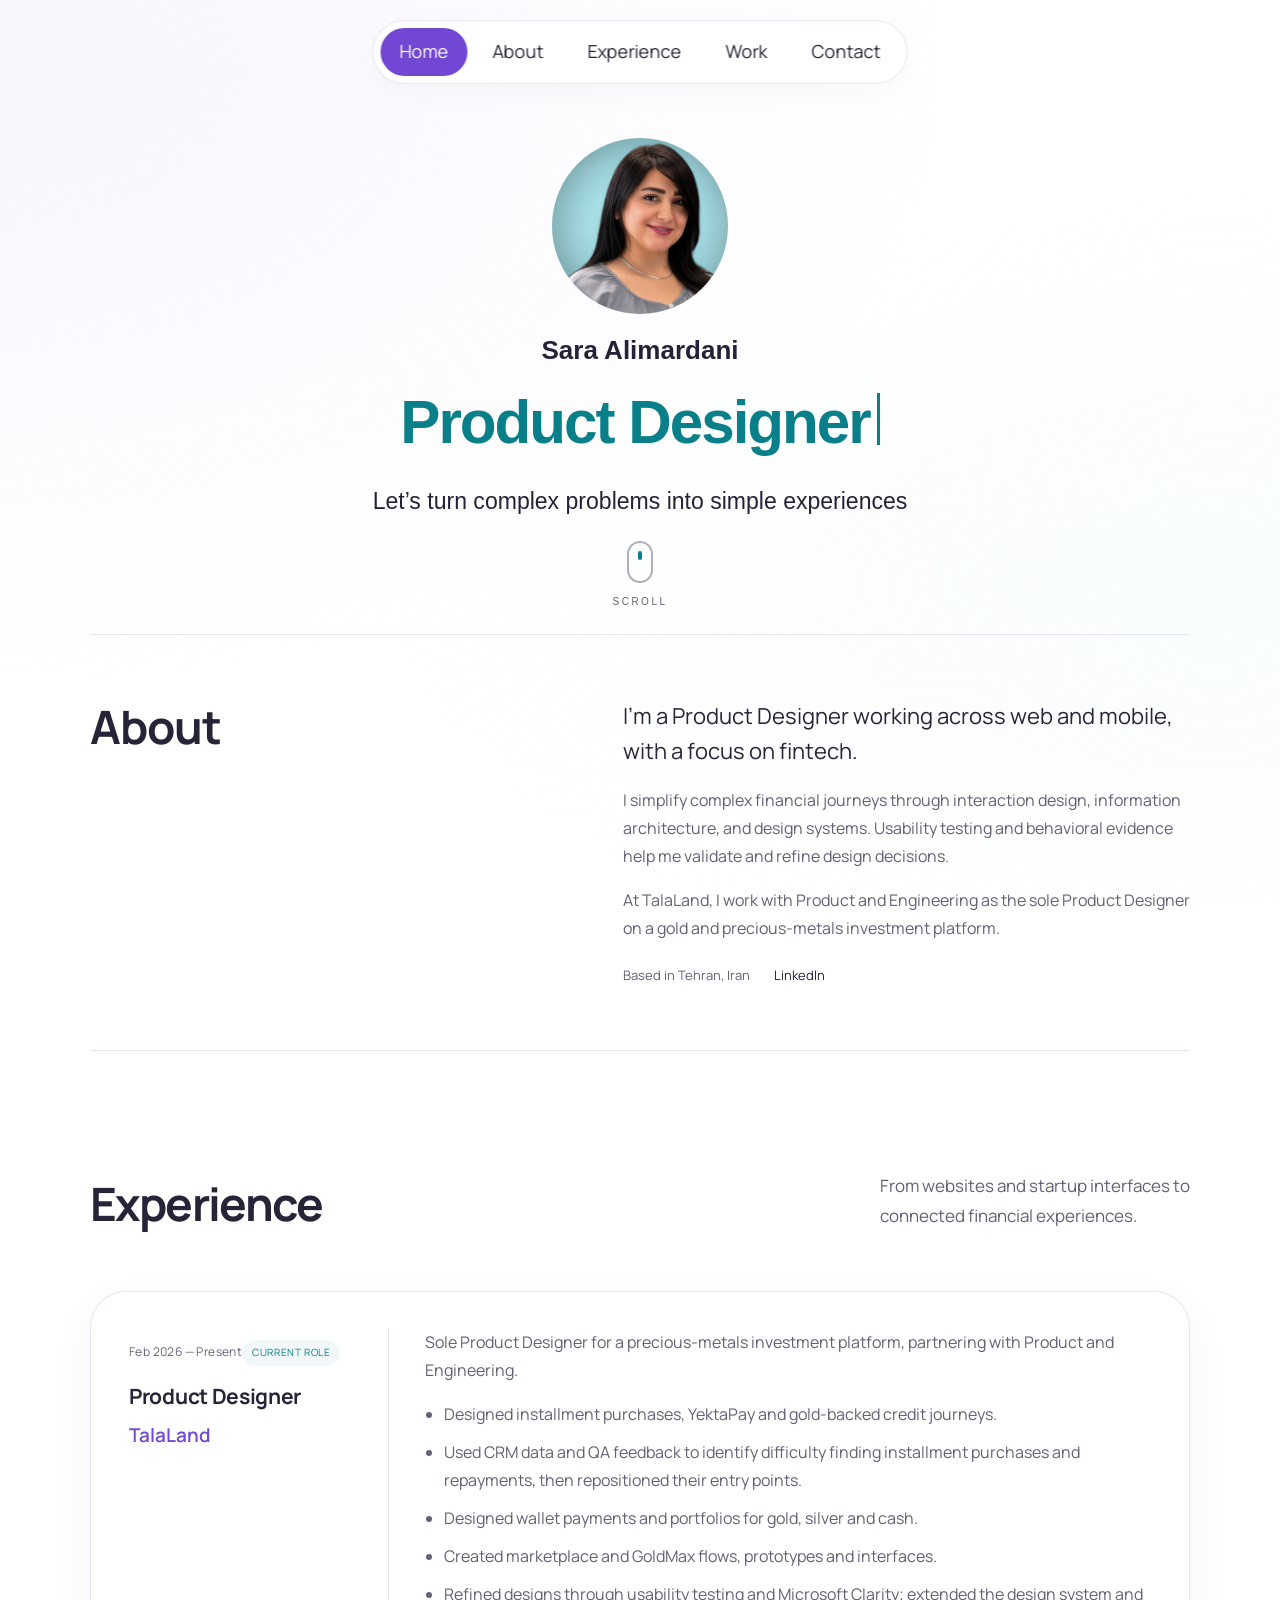
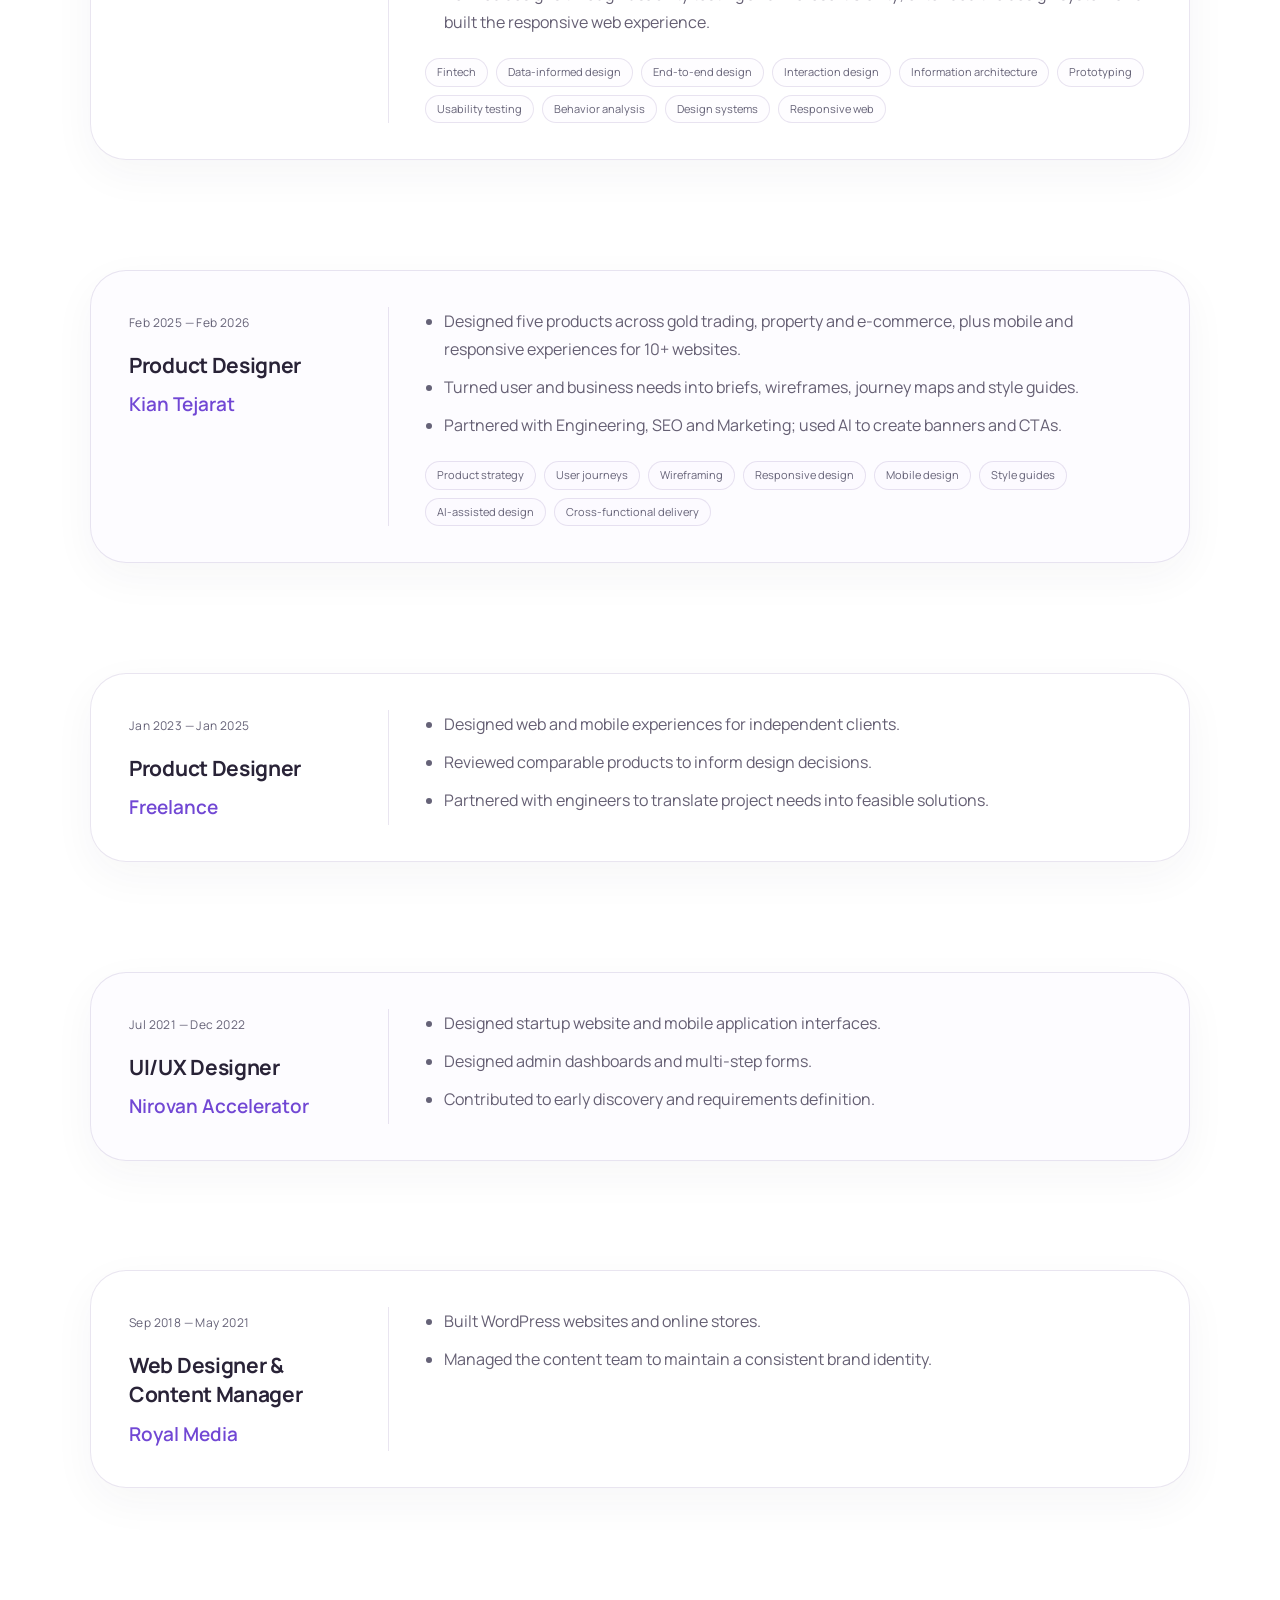
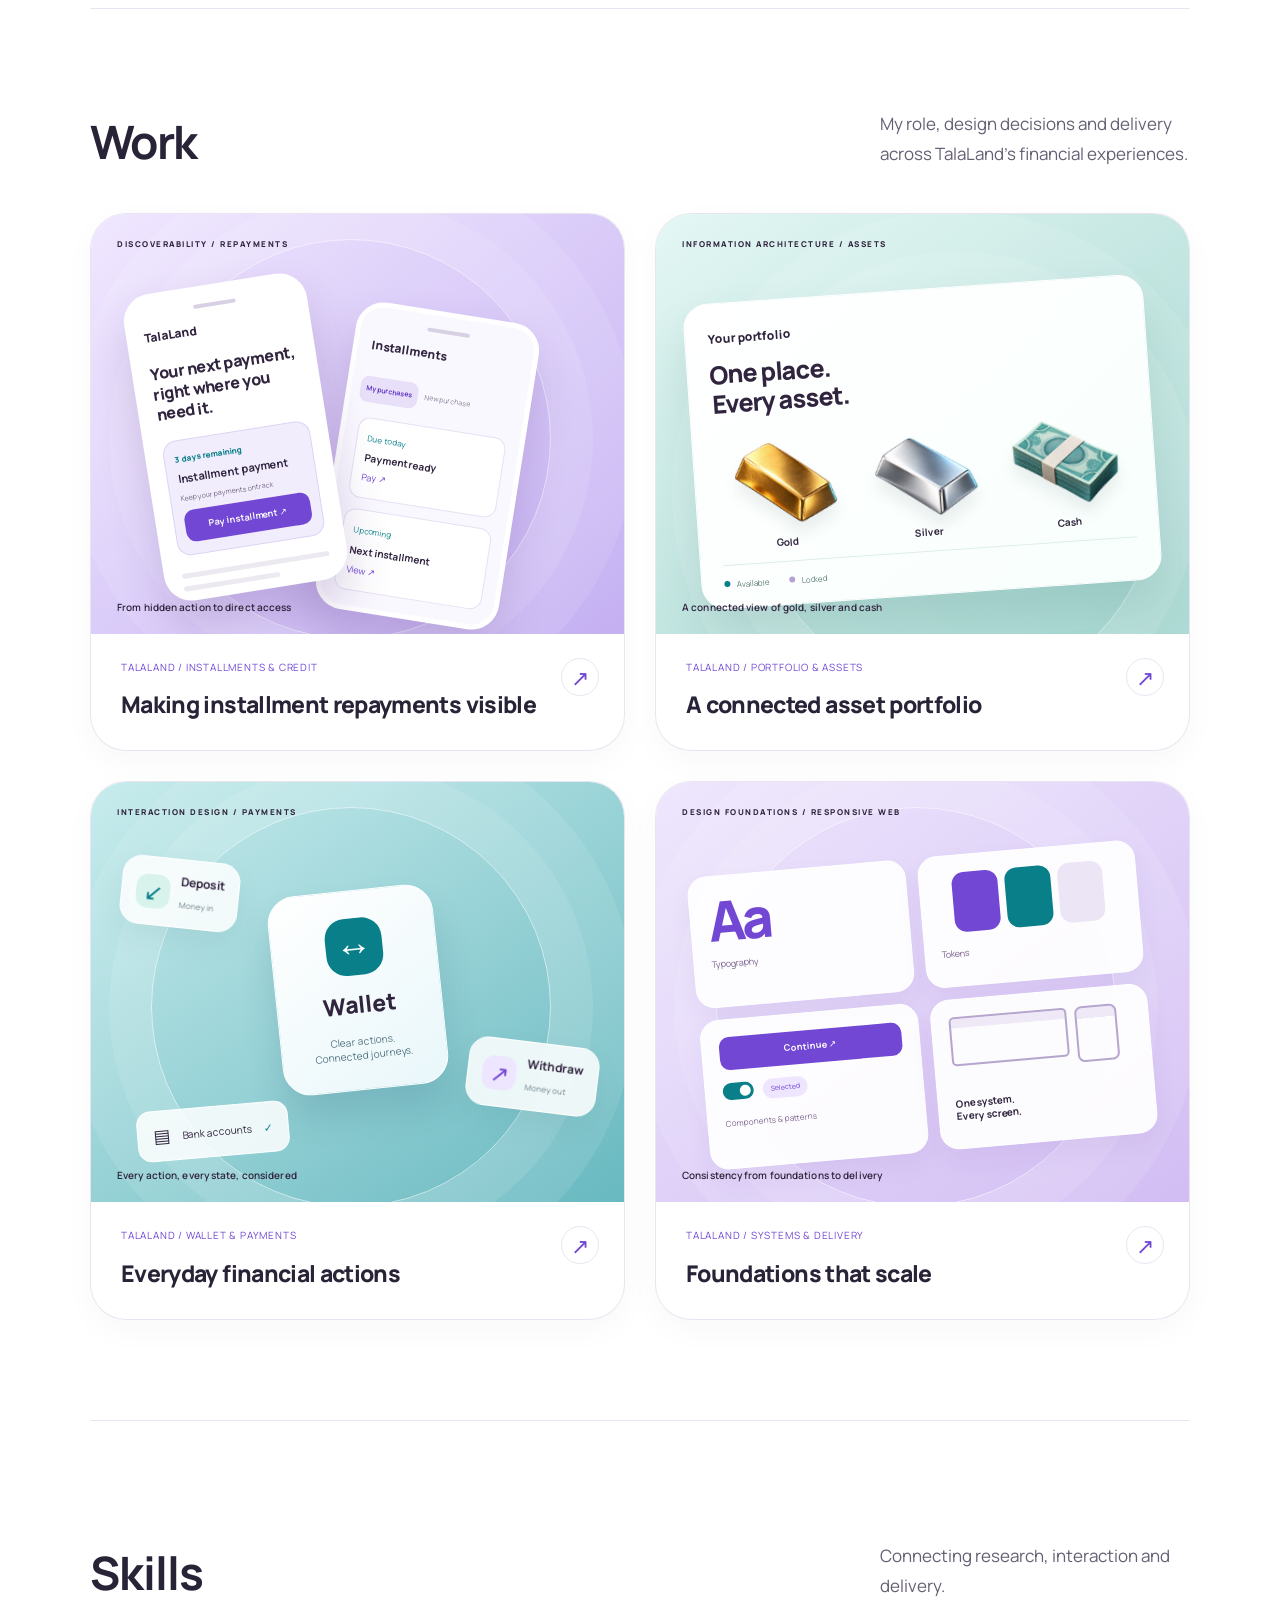
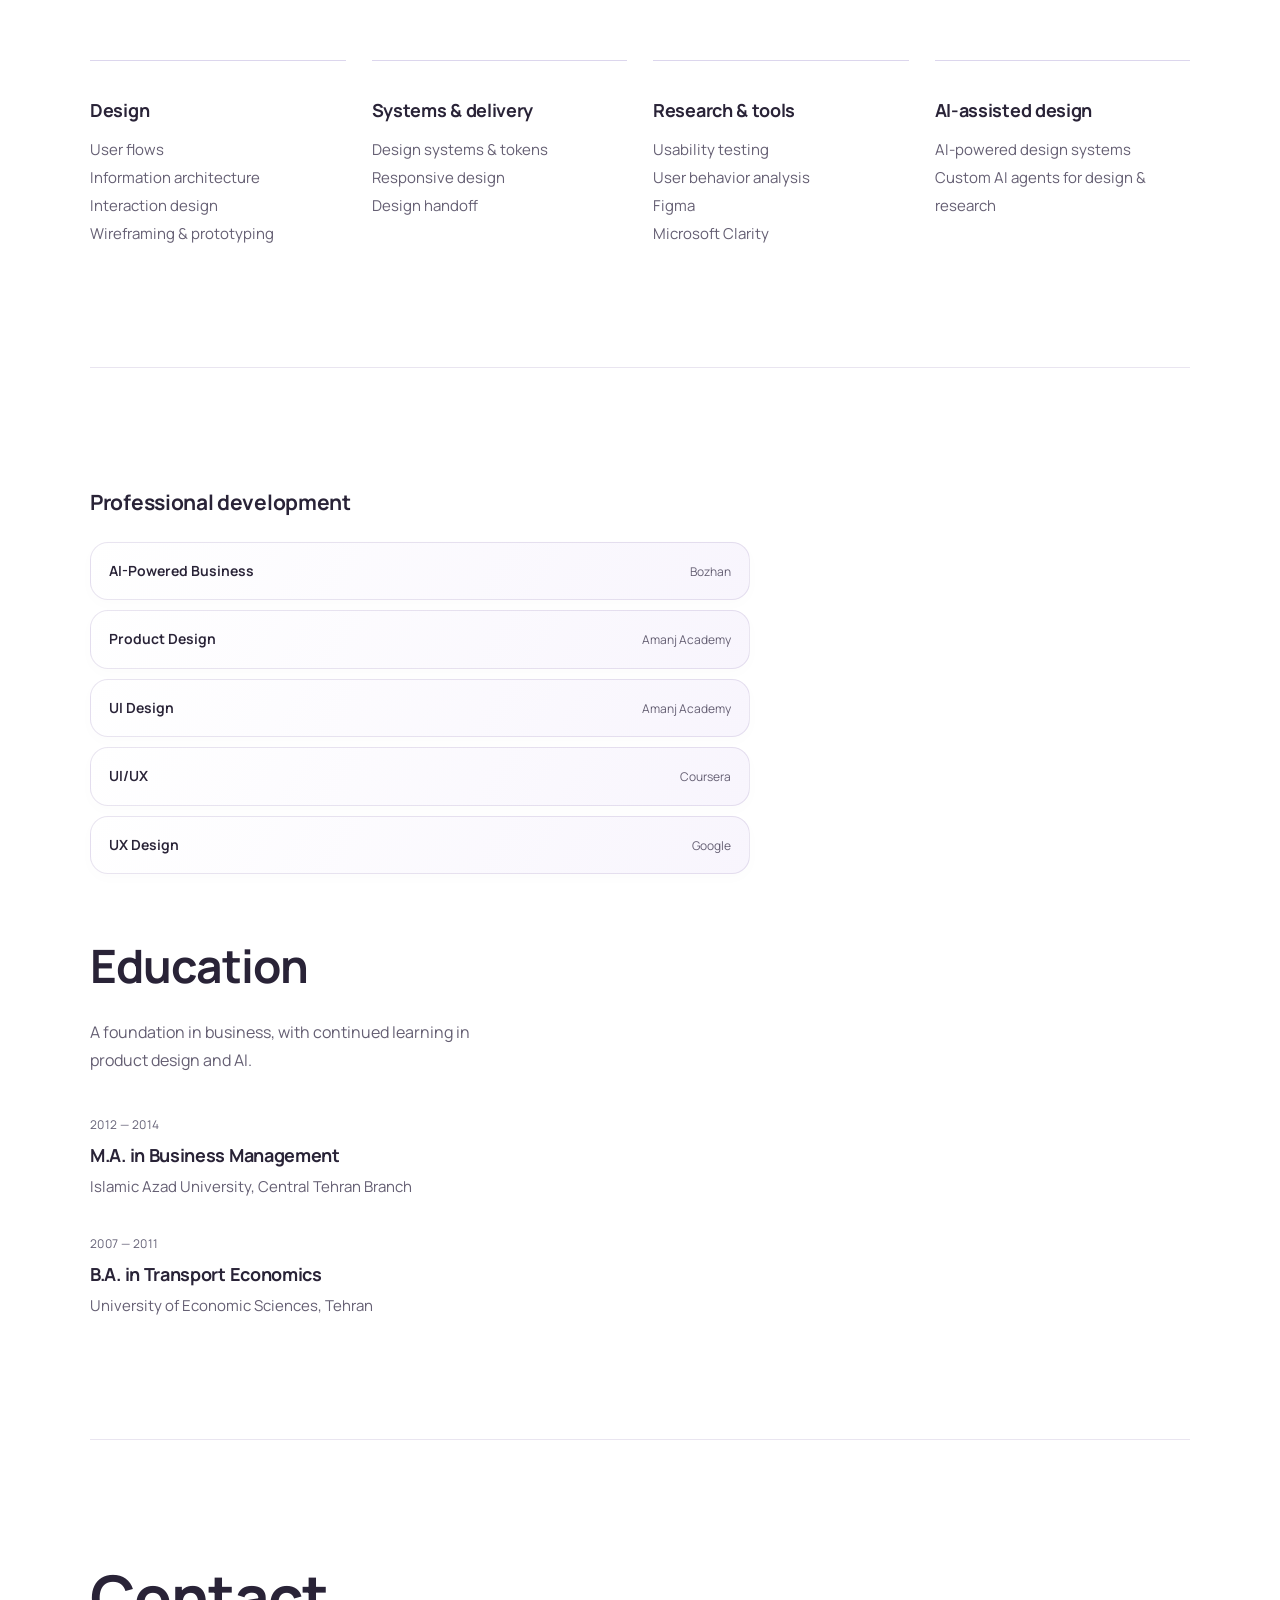
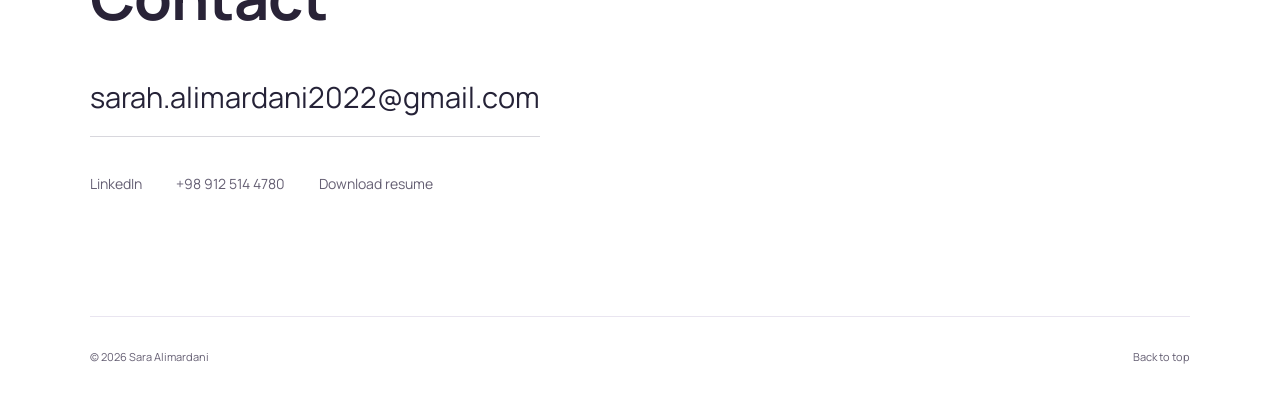
==== commit 43d206a3: "Place education below professional development" ====
--- a/index.html
+++ b/index.html
@@ -1,7 +1,7 @@
 <!DOCTYPE html>
 
 <html dir="ltr" lang="en">
-<head><meta charset="utf-8"/><meta content="width=device-width,initial-scale=1" name="viewport"/><meta content="#ffffff" name="theme-color"/><meta content="Sara Alimardani, Product Designer. Fintech product design, financial journeys, research and design systems." name="description"/><title>Sara Alimardani — Product Designer</title><link href="style.css?v=20261013-development-cards" rel="stylesheet"/><script defer="" src="app.js?v=20261011-simple-titles"></script><link href="https://fonts.googleapis.com" rel="preconnect"/><link crossorigin="" href="https://fonts.gstatic.com" rel="preconnect"/><link href="https://fonts.googleapis.com/css2?family=Manrope:wght@400;500;600;650;700;800&amp;display=swap" rel="stylesheet"/></head>
+<head><meta charset="utf-8"/><meta content="width=device-width,initial-scale=1" name="viewport"/><meta content="#ffffff" name="theme-color"/><meta content="Sara Alimardani, Product Designer. Fintech product design, financial journeys, research and design systems." name="description"/><title>Sara Alimardani — Product Designer</title><link href="style.css?v=20261013-learning-order" rel="stylesheet"/><script defer="" src="app.js?v=20261011-simple-titles"></script><link href="https://fonts.googleapis.com" rel="preconnect"/><link crossorigin="" href="https://fonts.gstatic.com" rel="preconnect"/><link href="https://fonts.googleapis.com/css2?family=Manrope:wght@400;500;600;650;700;800&amp;display=swap" rel="stylesheet"/></head>
 <body>
 <a class="skip" href="#about">Skip to content</a>
 <header><nav aria-label="Main navigation"><a aria-current="location" class="active" href="#top">Home</a><a href="#about">About</a><a href="#experience">Experience</a><a href="#work">Work</a><a href="#contact">Contact</a></nav><div aria-hidden="true" class="page-progress"><span></span></div></header>
@@ -22,7 +22,7 @@
 <a aria-label="Read case study: Foundations that scale" class="project-card" href="case-design-system.html"><div aria-hidden="true" class="project-art art-system"><span class="art-kicker">DESIGN FOUNDATIONS / RESPONSIVE WEB</span><div class="art-orbit"></div><div class="system-canvas"><div class="type-tile"><b>Aa</b><span>Typography</span></div><div class="color-tile"><i></i><i></i><i></i><span>Tokens</span></div><div class="component-tile"><span class="mini-cta">Continue ↗</span><div><span class="toggle-demo"></span><span class="pill-demo">Selected</span></div><small>Components &amp; patterns</small></div><div class="responsive-tile"><div></div><div></div><span>One system.<br/>Every screen.</span></div></div><span class="art-caption">Consistency from foundations to delivery</span></div><div class="project-meta"><p class="eyebrow">TALALAND / SYSTEMS &amp; DELIVERY</p><h3>Foundations that scale</h3><span aria-hidden="true" class="project-arrow">↗</span></div></a>
 </div></section>
 <section class="section wrap" id="skills"><div class="section-heading"><h2>Skills</h2><p>Connecting research, interaction and delivery.</p></div><div class="skills-grid"><article><h3>Design</h3><p>User flows<br/>Information architecture<br/>Interaction design<br/>Wireframing &amp; prototyping</p></article><article><h3>Systems &amp; delivery</h3><p>Design systems &amp; tokens<br/>Responsive design<br/>Design handoff</p></article><article><h3>Research &amp; tools</h3><p>Usability testing<br/>User behavior analysis<br/>Figma<br/>Microsoft Clarity</p></article><article><h3>AI-assisted design</h3><p>AI-powered design systems<br/>Custom AI agents for design &amp; research</p></article></div></section>
-<section class="section wrap" id="education"><div class="education-grid"><div><h2>Education</h2><p class="education-intro">A foundation in business, with continued learning in product design and AI.</p><div class="degree"><span class="date">2012 — 2014</span><h3>M.A. in Business Management</h3><p>Islamic Azad University, Central Tehran Branch</p></div><div class="degree"><span class="date">2007 — 2011</span><h3>B.A. in Transport Economics</h3><p>University of Economic Sciences, Tehran</p></div></div><div class="courses"><h3>Professional development</h3><div><span>AI-Powered Business</span><span>Bozhan</span></div><div><span>Product Design</span><span>Amanj Academy</span></div><div><span>UI Design</span><span>Amanj Academy</span></div><div><span>UI/UX</span><span>Coursera</span></div><div><span>UX Design</span><span>Google</span></div></div></div></section>
+<section class="section wrap" id="education"><div class="education-grid"><div class="courses"><h2>Professional development</h2><div><span>AI-Powered Business</span><span>Bozhan</span></div><div><span>Product Design</span><span>Amanj Academy</span></div><div><span>UI Design</span><span>Amanj Academy</span></div><div><span>UI/UX</span><span>Coursera</span></div><div><span>UX Design</span><span>Google</span></div></div><div><h2>Education</h2><p class="education-intro">A foundation in business, with continued learning in product design and AI.</p><div class="degree"><span class="date">2012 — 2014</span><h3>M.A. in Business Management</h3><p>Islamic Azad University, Central Tehran Branch</p></div><div class="degree"><span class="date">2007 — 2011</span><h3>B.A. in Transport Economics</h3><p>University of Economic Sciences, Tehran</p></div></div></div></section>
 <section class="section wrap contact" id="contact"><h2>Contact</h2><a class="email" href="mailto:sarah.alimardani2022@gmail.com">sarah.alimardani2022@gmail.com </a><div class="contact-links"><a href="https://www.linkedin.com/in/saraalimardani" rel="noopener noreferrer" target="_blank">LinkedIn</a><a href="tel:+989125144780">+98 912 514 4780</a><a download="" href="Sara-Alimardani-Resume.pdf">Download resume</a></div></section>
 </main><footer class="wrap"><span>© <span id="year">2026</span> Sara Alimardani</span><a href="#top">Back to top</a></footer>
 </body></html>
--- a/style.css
+++ b/style.css
@@ -128,3 +128,10 @@
 .courses>div>span:first-child{font-weight:650;color:var(--ink)}
 .courses>div>span:last-child{font-size:12px;flex-shrink:0}
 @media(max-width:560px){.courses>div{padding:14px 16px;gap:12px}.courses>div>span:last-child{font-size:11px}}
+
+/* Professional development precedes university education. */
+.education-grid{grid-template-columns:1fr;gap:64px}
+.education-grid .courses{max-width:660px;width:100%;padding-top:0}
+@media(max-width:560px){.education-grid{gap:46px}}
+
+.courses>h2{font-size:21px;line-height:1.4;letter-spacing:-.3px;margin-bottom:24px}
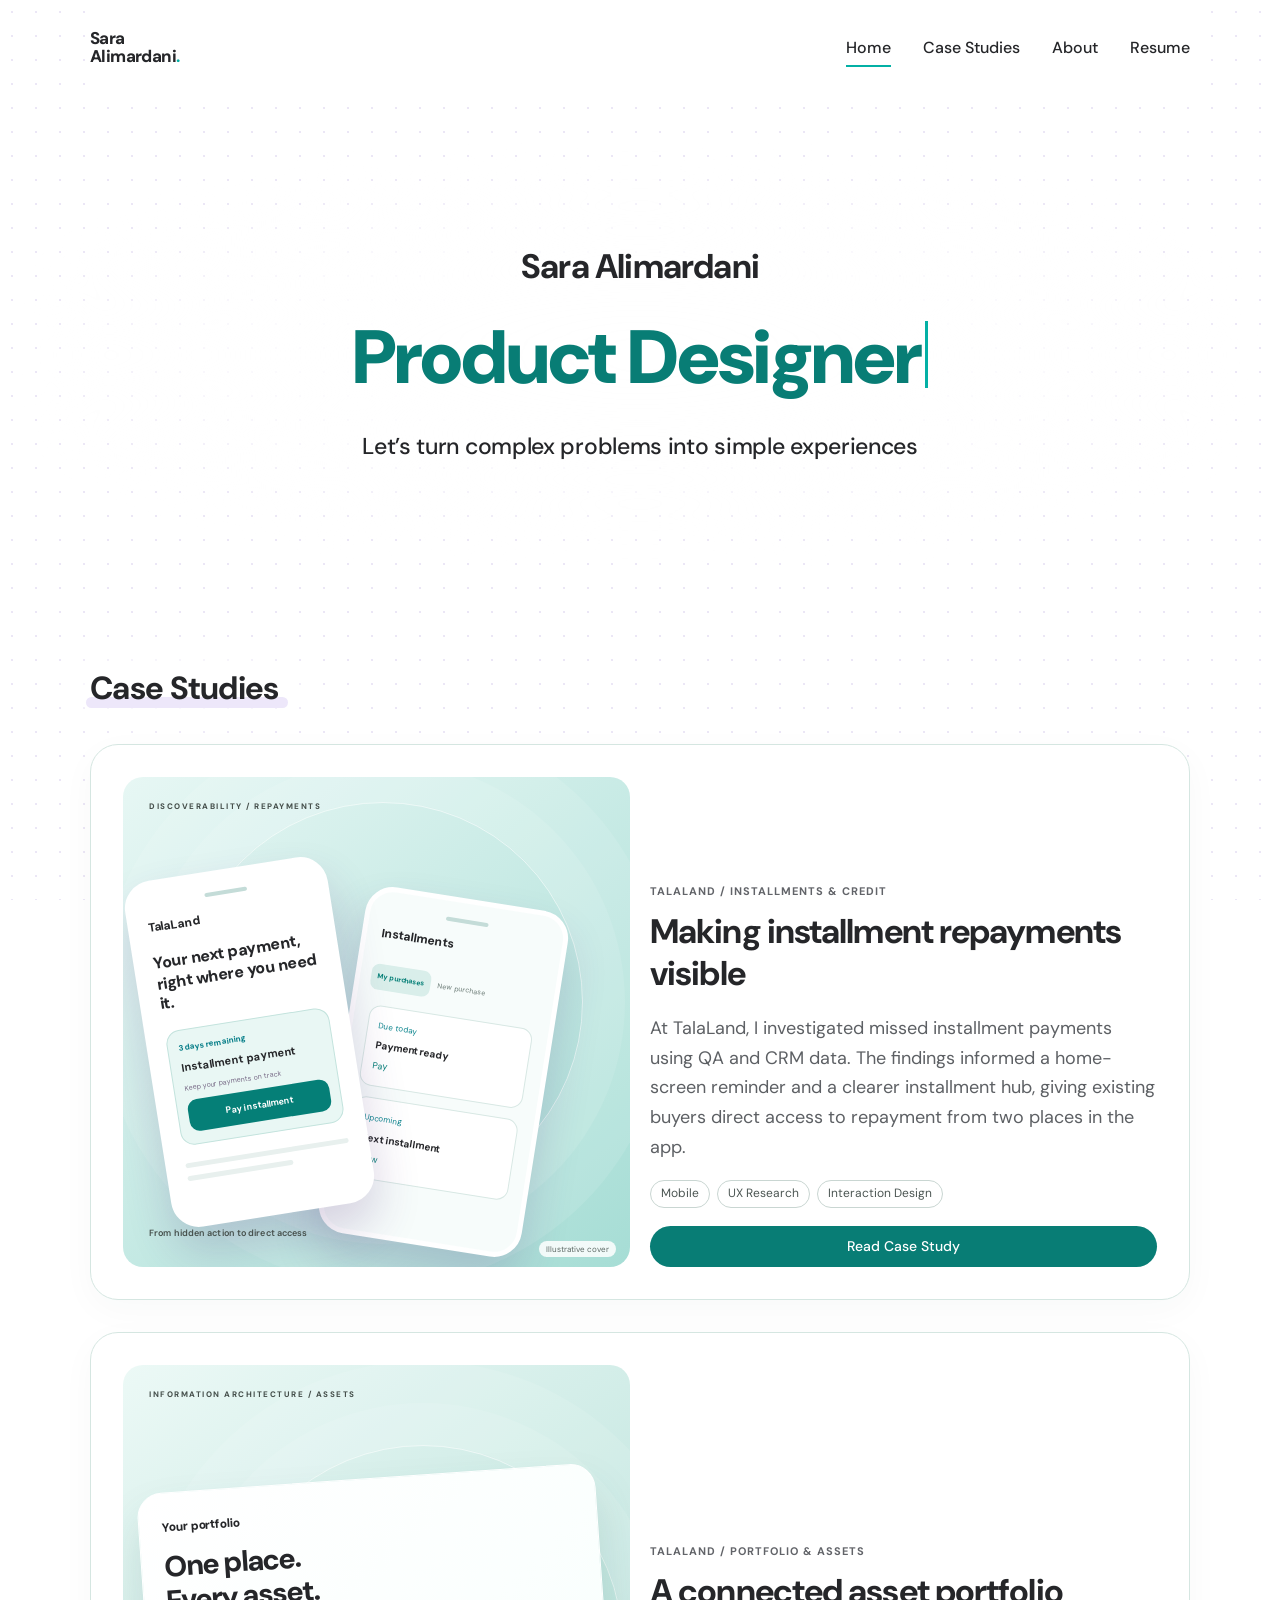
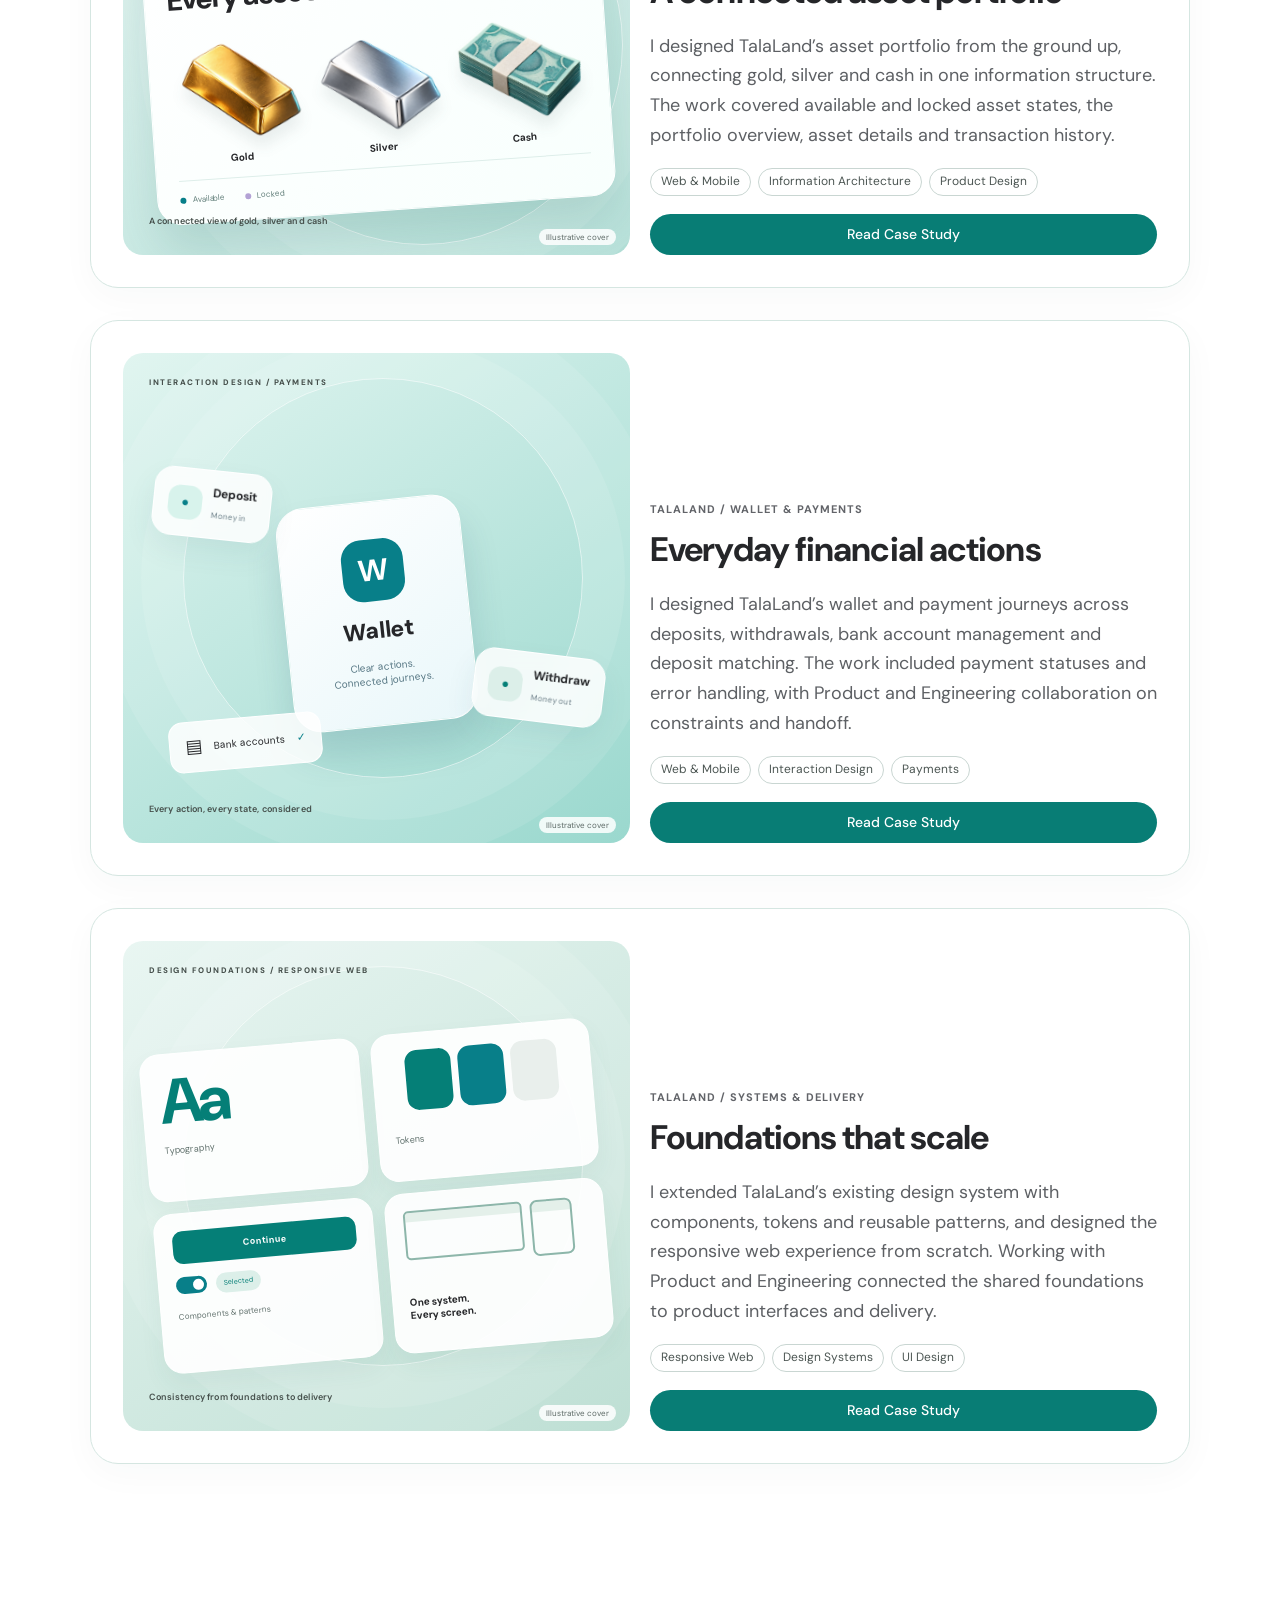
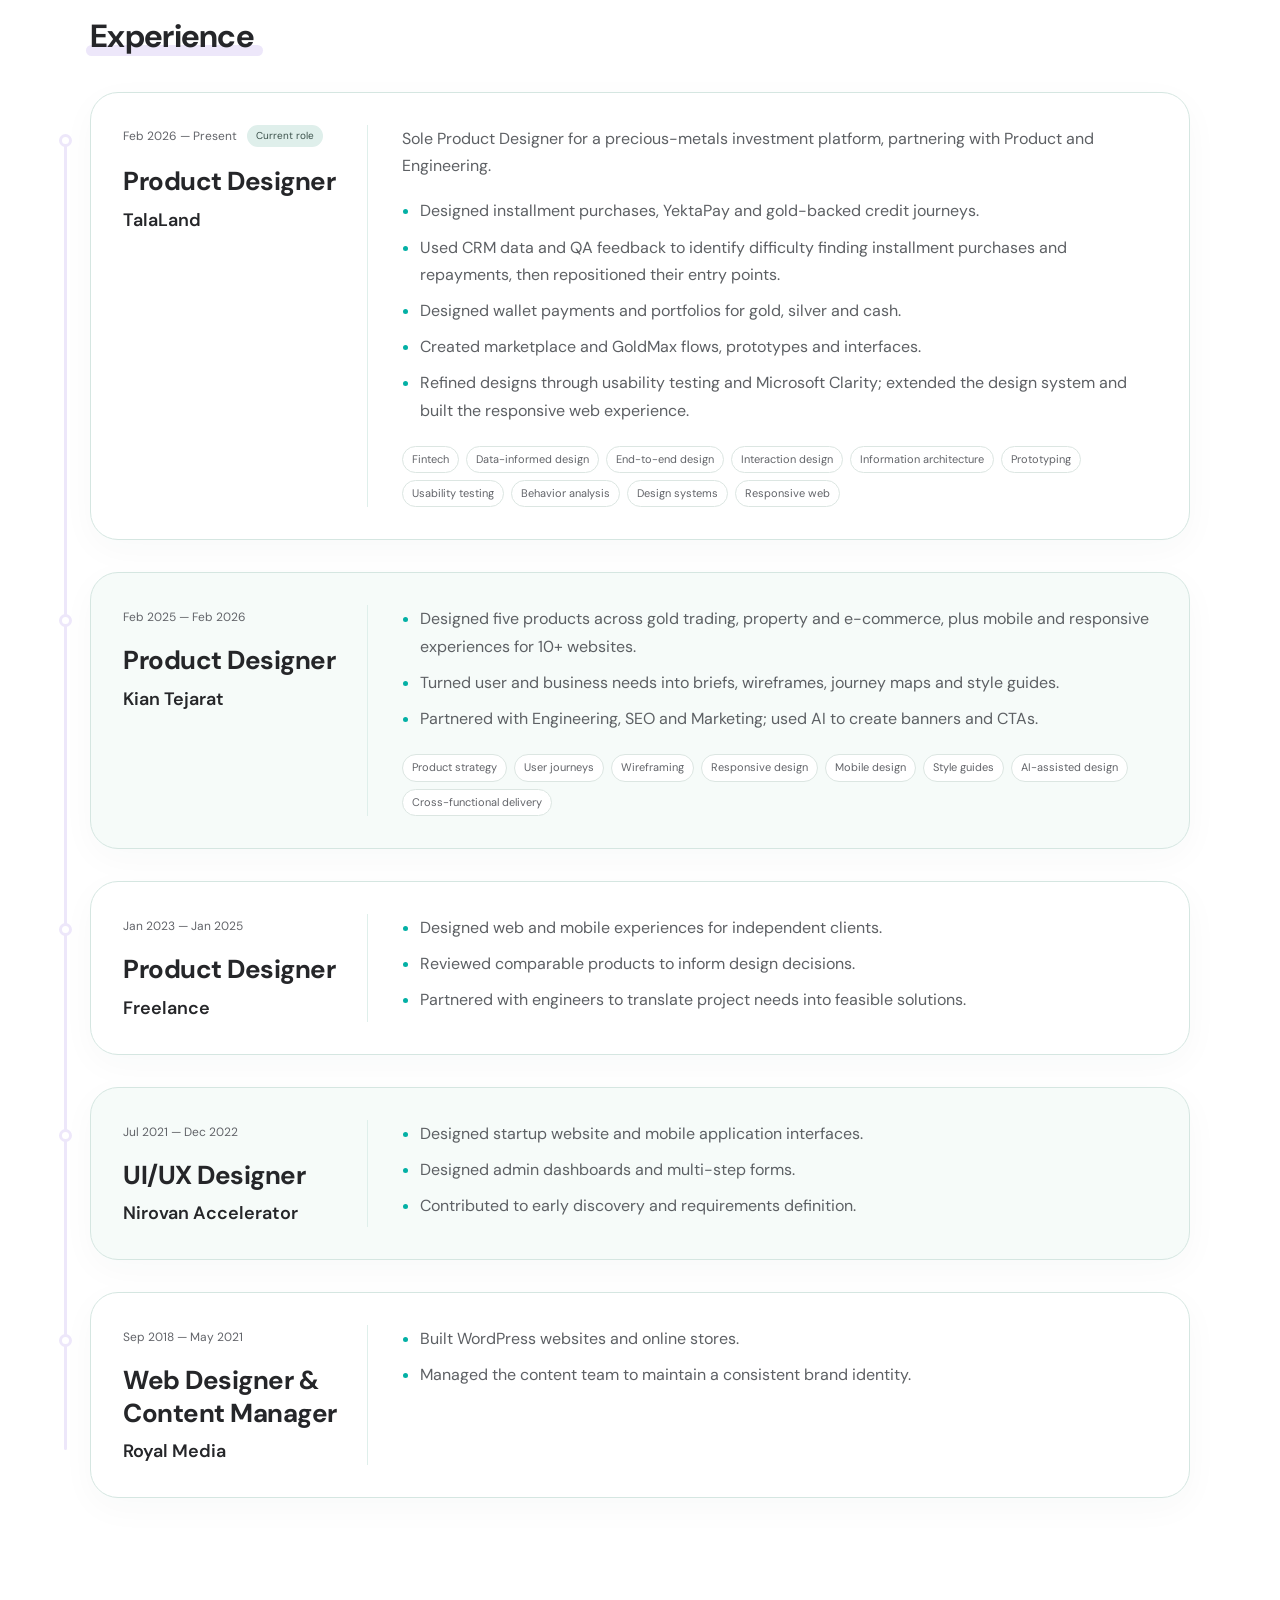
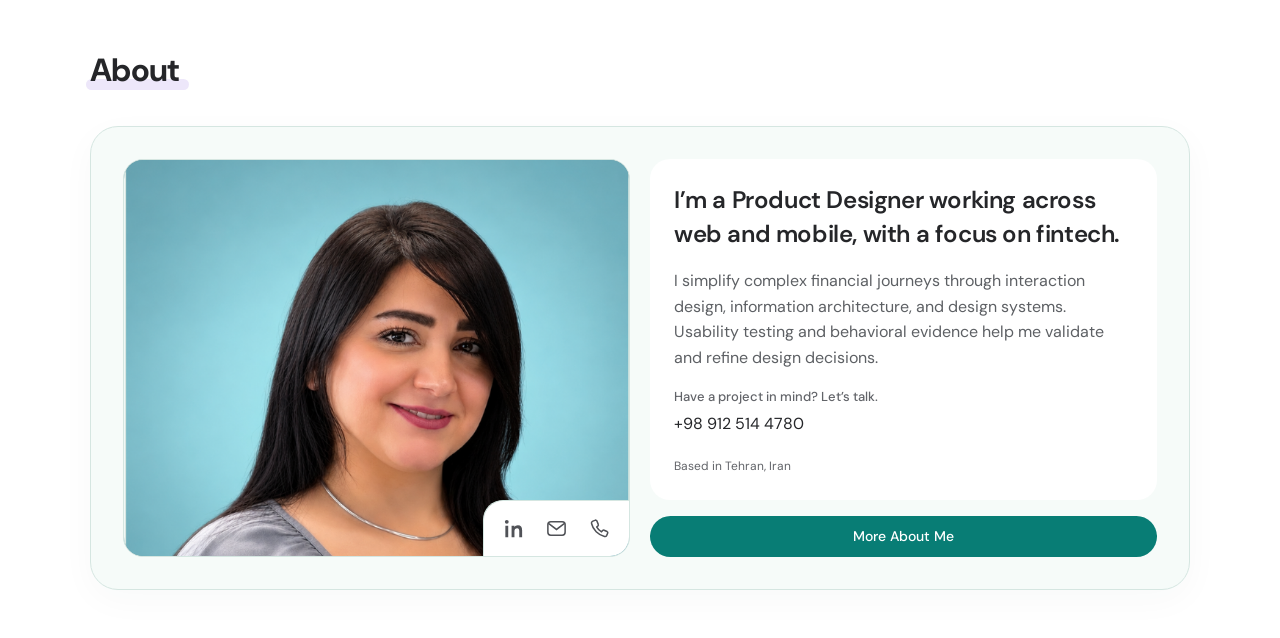
==== commit cc37ca74: "Publish reviewed portfolio redesign and updated resume Publish the current reviewed design: DM Sans " ====
--- a/index.html
+++ b/index.html
@@ -1,28 +1,5 @@
 <!DOCTYPE html>
 
-<html dir="ltr" lang="en">
-<head><meta charset="utf-8"/><meta content="width=device-width,initial-scale=1" name="viewport"/><meta content="#ffffff" name="theme-color"/><meta content="Sara Alimardani, Product Designer. Fintech product design, financial journeys, research and design systems." name="description"/><title>Sara Alimardani — Product Designer</title><link href="style.css?v=20261013-learning-order" rel="stylesheet"/><script defer="" src="app.js?v=20261011-simple-titles"></script><link href="https://fonts.googleapis.com" rel="preconnect"/><link crossorigin="" href="https://fonts.gstatic.com" rel="preconnect"/><link href="https://fonts.googleapis.com/css2?family=Manrope:wght@400;500;600;650;700;800&amp;display=swap" rel="stylesheet"/></head>
-<body>
-<a class="skip" href="#about">Skip to content</a>
-<header><nav aria-label="Main navigation"><a aria-current="location" class="active" href="#top">Home</a><a href="#about">About</a><a href="#experience">Experience</a><a href="#work">Work</a><a href="#contact">Contact</a></nav><div aria-hidden="true" class="page-progress"><span></span></div></header>
-<main>
-<section class="hero" id="top"><div class="hero-content"><img alt="Sara Alimardani" class="portrait" height="740" src="sara-alimardani.jpg" width="740"/><p class="name">Sara Alimardani</p><h1><span id="typed">Product Designer</span><span aria-hidden="true" class="cursor"></span></h1><p class="tagline">Let’s turn complex problems into simple experiences</p></div><a aria-label="Scroll to about" class="scroll-cue" href="#about"><span aria-hidden="true" class="scroll-mouse"><span class="scroll-wheel"></span></span><span class="scroll-label">SCROLL</span></a></section>
-<section class="section wrap" id="about"><div class="about-grid"><h2>About</h2><div><p class="lead">I’m a Product Designer working across web and mobile, with a focus on fintech.</p><p>I simplify complex financial journeys through interaction design, information architecture, and design systems. Usability testing and behavioral evidence help me validate and refine design decisions.</p><p>At TalaLand, I work with Product and Engineering as the sole Product Designer on a gold and precious-metals investment platform.</p><div class="about-meta"><span>Based in Tehran, Iran</span><a href="https://www.linkedin.com/in/saraalimardani" rel="noopener noreferrer" target="_blank">LinkedIn</a></div></div></div></section>
-<section class="section wrap" id="experience"><div class="section-heading"><h2>Experience</h2><p>From websites and startup interfaces to connected financial experiences.</p></div><div class="timeline"><div aria-hidden="true" class="timeline-track"><div class="timeline-fill"></div></div>
-<article class="job"><span aria-hidden="true" class="dot"></span><div class="job-card"><div class="career-identity"><div class="job-top"><span class="date">Feb 2026 — Present</span><span class="status">Current role</span></div><h3>Product Designer</h3><p class="company">TalaLand</p></div><div class="career-body"><p>Sole Product Designer for a precious-metals investment platform, partnering with Product and Engineering.</p><ul><li>Designed installment purchases, YektaPay and gold-backed credit journeys.</li><li>Used CRM data and QA feedback to identify difficulty finding installment purchases and repayments, then repositioned their entry points.</li><li>Designed wallet payments and portfolios for gold, silver and cash.</li><li>Created marketplace and GoldMax flows, prototypes and interfaces.</li><li>Refined designs through usability testing and Microsoft Clarity; extended the design system and built the responsive web experience.</li></ul><div class="tags"><span>Fintech</span><span>Data-informed design</span><span>End-to-end design</span><span>Interaction design</span><span>Information architecture</span><span>Prototyping</span><span>Usability testing</span><span>Behavior analysis</span><span>Design systems</span><span>Responsive web</span></div></div></div></article>
-<article class="job"><span aria-hidden="true" class="dot"></span><div class="job-card"><div class="career-identity"><span class="date">Feb 2025 — Feb 2026</span><h3>Product Designer</h3><p class="company">Kian Tejarat</p></div><div class="career-body"><ul><li>Designed five products across gold trading, property and e-commerce, plus mobile and responsive experiences for 10+ websites.</li><li>Turned user and business needs into briefs, wireframes, journey maps and style guides.</li><li>Partnered with Engineering, SEO and Marketing; used AI to create banners and CTAs.</li></ul><div class="tags"><span>Product strategy</span><span>User journeys</span><span>Wireframing</span><span>Responsive design</span><span>Mobile design</span><span>Style guides</span><span>AI-assisted design</span><span>Cross-functional delivery</span></div></div></div></article>
-<article class="job"><span aria-hidden="true" class="dot"></span><div class="job-card"><div class="career-identity"><span class="date">Jan 2023 — Jan 2025</span><h3>Product Designer</h3><p class="company">Freelance</p></div><div class="career-body"><ul><li>Designed web and mobile experiences for independent clients.</li><li>Reviewed comparable products to inform design decisions.</li><li>Partnered with engineers to translate project needs into feasible solutions.</li></ul></div></div></article>
-<article class="job"><span aria-hidden="true" class="dot"></span><div class="job-card"><div class="career-identity"><span class="date">Jul 2021 — Dec 2022</span><h3>UI/UX Designer</h3><p class="company">Nirovan Accelerator</p></div><div class="career-body"><ul><li>Designed startup website and mobile application interfaces.</li><li>Designed admin dashboards and multi-step forms.</li><li>Contributed to early discovery and requirements definition.</li></ul></div></div></article>
-<article class="job"><span aria-hidden="true" class="dot"></span><div class="job-card"><div class="career-identity"><span class="date">Sep 2018 — May 2021</span><h3>Web Designer &amp; Content Manager</h3><p class="company">Royal Media</p></div><div class="career-body"><ul><li>Built WordPress websites and online stores.</li><li>Managed the content team to maintain a consistent brand identity.</li></ul></div></div></article>
-</div></section>
-<section class="section wrap" id="work"><div class="section-heading"><h2>Work</h2><p>My role, design decisions and delivery across TalaLand’s financial experiences.</p></div><div class="work-grid">
-<a aria-label="Read case study: Making installment repayments visible" class="project-card" href="case-installment-repayments.html"><div aria-hidden="true" class="project-art art-installments"><span class="art-kicker">DISCOVERABILITY / REPAYMENTS</span><div class="art-orbit"></div><div class="mini-phone phone-home"><div class="phone-notch"></div><span class="mini-brand">TalaLand</span><div class="mini-greeting">Your next payment,<br/>right where you need it.</div><div class="reminder"><span class="mini-status">3 days remaining</span><b>Installment payment</b><span class="mini-muted">Keep your payments on track</span><span class="mini-cta">Pay installment ↗</span></div><div class="mini-lines"><i></i><i></i></div></div><div class="mini-phone phone-hub"><div class="phone-notch"></div><span class="mini-brand">Installments</span><div class="mini-tabs"><b>My purchases</b><span>New purchase</span></div><div class="mini-payment"><span>Due today</span><b>Payment ready</b><i>Pay ↗</i></div><div class="mini-payment"><span>Upcoming</span><b>Next installment</b><i>View ↗</i></div></div><span class="art-caption">From hidden action to direct access</span></div><div class="project-meta"><p class="eyebrow">TALALAND / INSTALLMENTS &amp; CREDIT</p><h3>Making installment repayments visible</h3><span aria-hidden="true" class="project-arrow">↗</span></div></a>
-<a aria-label="Read case study: A connected asset portfolio" class="project-card" href="case-asset-portfolio.html"><div aria-hidden="true" class="project-art art-assets"><span class="art-kicker">INFORMATION ARCHITECTURE / ASSETS</span><div class="art-orbit"></div><div class="portfolio-panel"><span class="mini-brand">Your portfolio</span><div class="asset-heading">One place.<br/>Every asset.</div><div class="asset-showcase"><div><img alt="" loading="lazy" src="gold-3d.png"/><span>Gold</span></div><div><img alt="" loading="lazy" src="silver-3d.png"/><span>Silver</span></div><div><img alt="" loading="lazy" src="cash-3d.png"/><span>Cash</span></div></div><div class="asset-legend"><span><i></i> Available</span><span><i></i> Locked</span></div></div><span class="art-caption">A connected view of gold, silver and cash</span></div><div class="project-meta"><p class="eyebrow">TALALAND / PORTFOLIO &amp; ASSETS</p><h3>A connected asset portfolio</h3><span aria-hidden="true" class="project-arrow">↗</span></div></a>
-<a aria-label="Read case study: Everyday financial actions" class="project-card" href="case-wallet-payments.html"><div aria-hidden="true" class="project-art art-wallet"><span class="art-kicker">INTERACTION DESIGN / PAYMENTS</span><div class="art-orbit"></div><div class="wallet-illustration"><div class="transfer-chip chip-in"><span>↙</span><div><b>Deposit</b><small>Money in</small></div></div><div class="wallet-core"><span class="wallet-symbol">↔</span><b>Wallet</b><small>Clear actions.<br/>Connected journeys.</small></div><div class="transfer-chip chip-out"><span>↗</span><div><b>Withdraw</b><small>Money out</small></div></div><div class="bank-chip">▤ <span>Bank accounts</span><b>✓</b></div></div><span class="art-caption">Every action, every state, considered</span></div><div class="project-meta"><p class="eyebrow">TALALAND / WALLET &amp; PAYMENTS</p><h3>Everyday financial actions</h3><span aria-hidden="true" class="project-arrow">↗</span></div></a>
-<a aria-label="Read case study: Foundations that scale" class="project-card" href="case-design-system.html"><div aria-hidden="true" class="project-art art-system"><span class="art-kicker">DESIGN FOUNDATIONS / RESPONSIVE WEB</span><div class="art-orbit"></div><div class="system-canvas"><div class="type-tile"><b>Aa</b><span>Typography</span></div><div class="color-tile"><i></i><i></i><i></i><span>Tokens</span></div><div class="component-tile"><span class="mini-cta">Continue ↗</span><div><span class="toggle-demo"></span><span class="pill-demo">Selected</span></div><small>Components &amp; patterns</small></div><div class="responsive-tile"><div></div><div></div><span>One system.<br/>Every screen.</span></div></div><span class="art-caption">Consistency from foundations to delivery</span></div><div class="project-meta"><p class="eyebrow">TALALAND / SYSTEMS &amp; DELIVERY</p><h3>Foundations that scale</h3><span aria-hidden="true" class="project-arrow">↗</span></div></a>
-</div></section>
-<section class="section wrap" id="skills"><div class="section-heading"><h2>Skills</h2><p>Connecting research, interaction and delivery.</p></div><div class="skills-grid"><article><h3>Design</h3><p>User flows<br/>Information architecture<br/>Interaction design<br/>Wireframing &amp; prototyping</p></article><article><h3>Systems &amp; delivery</h3><p>Design systems &amp; tokens<br/>Responsive design<br/>Design handoff</p></article><article><h3>Research &amp; tools</h3><p>Usability testing<br/>User behavior analysis<br/>Figma<br/>Microsoft Clarity</p></article><article><h3>AI-assisted design</h3><p>AI-powered design systems<br/>Custom AI agents for design &amp; research</p></article></div></section>
-<section class="section wrap" id="education"><div class="education-grid"><div class="courses"><h2>Professional development</h2><div><span>AI-Powered Business</span><span>Bozhan</span></div><div><span>Product Design</span><span>Amanj Academy</span></div><div><span>UI Design</span><span>Amanj Academy</span></div><div><span>UI/UX</span><span>Coursera</span></div><div><span>UX Design</span><span>Google</span></div></div><div><h2>Education</h2><p class="education-intro">A foundation in business, with continued learning in product design and AI.</p><div class="degree"><span class="date">2012 — 2014</span><h3>M.A. in Business Management</h3><p>Islamic Azad University, Central Tehran Branch</p></div><div class="degree"><span class="date">2007 — 2011</span><h3>B.A. in Transport Economics</h3><p>University of Economic Sciences, Tehran</p></div></div></div></section>
-<section class="section wrap contact" id="contact"><h2>Contact</h2><a class="email" href="mailto:sarah.alimardani2022@gmail.com">sarah.alimardani2022@gmail.com </a><div class="contact-links"><a href="https://www.linkedin.com/in/saraalimardani" rel="noopener noreferrer" target="_blank">LinkedIn</a><a href="tel:+989125144780">+98 912 514 4780</a><a download="" href="Sara-Alimardani-Resume.pdf">Download resume</a></div></section>
-</main><footer class="wrap"><span>© <span id="year">2026</span> Sara Alimardani</span><a href="#top">Back to top</a></footer>
-</body></html>
+<html lang="en"><head><meta charset="utf-8"/><meta content="width=device-width,initial-scale=1" name="viewport"/><meta content="#ffffff" name="theme-color"/><title>Sara Alimardani — Product Designer</title><link href="https://fonts.googleapis.com" rel="preconnect"/><link crossorigin="" href="https://fonts.gstatic.com" rel="preconnect"/><link href="https://fonts.googleapis.com/css2?family=DM+Sans:wght@400;500;600;700;800;900&amp;display=swap" rel="stylesheet"/><link href="style.css?v=20261014-published" rel="stylesheet"/><script defer="" src="hero.js?v=role-900"></script><script defer="" src="navigation.js"></script><link href="hero-patterns.css?v=text-fade-2" rel="stylesheet"/><script defer="" src="hero-patterns.js"></script><meta name="description" content="Sara Alimardani - Product Designer working across web and mobile, with a focus on fintech."/></head>
+<body data-pattern="dots"><div class="header-space"><header class="site-header"><a aria-label="Sara Alimardani, Home" class="brand" href="#top">Sara<br/> Alimardani<span aria-hidden="true" class="brand-dot">.</span></a><nav aria-label="Main navigation"><a aria-current="page" class="active" href="#top">Home</a><a href="#case-studies">Case Studies</a><a href="about.html">About</a><a href="Sara-Alimardani-Resume.pdf" rel="noopener" target="_blank">Resume</a></nav></header></div>
+<main><section class="hero pattern-surface" data-pattern="dots" id="top"><div class="hero-content"><p class="name">Sara Alimardani</p><h1><span id="typed">Product Designer</span><span aria-hidden="true" class="cursor"></span></h1><p class="tagline">Let’s turn complex problems<br class="mobile-break"/> into simple experiences</p></div></section><section class="case-studies wrap" id="case-studies"><h2>Case Studies</h2><div class="case-list"><article class="case-step" style="--layer:1"><a aria-label="Read case study: Making installment repayments visible" class="case-row" href="case-installment-repayments.html"><div class="case-cover"><div aria-hidden="true" class="project-art art-installments"><span class="art-kicker">DISCOVERABILITY / REPAYMENTS</span><div class="art-orbit"></div><div class="mini-phone phone-home"><div class="phone-notch"></div><span class="mini-brand">TalaLand</span><div class="mini-greeting">Your next payment,<br/>right where you need it.</div><div class="reminder"><span class="mini-status">3 days remaining</span><b>Installment payment</b><span class="mini-muted">Keep your payments on track</span><span class="mini-cta">Pay installment </span></div><div class="mini-lines"><i></i><i></i></div></div><div class="mini-phone phone-hub"><div class="phone-notch"></div><span class="mini-brand">Installments</span><div class="mini-tabs"><b>My purchases</b><span>New purchase</span></div><div class="mini-payment"><span>Due today</span><b>Payment ready</b><i>Pay </i></div><div class="mini-payment"><span>Upcoming</span><b>Next installment</b><i>View </i></div></div><span class="art-caption">From hidden action to direct access</span></div><span class="cover-note">Illustrative cover</span></div><div class="case-summary"><p class="case-category">TALALAND / INSTALLMENTS &amp; CREDIT</p><h3>Making installment repayments visible</h3><p class="case-description">At TalaLand, I investigated missed installment payments using QA and CRM data. The findings informed a home-screen reminder and a clearer installment hub, giving existing buyers direct access to repayment from two places in the app.</p><div class="case-tags"><span>Mobile</span><span>UX Research</span><span>Interaction Design</span></div><span class="case-button">Read Case Study</span></div></a></article><article class="case-step" style="--layer:2"><a aria-label="Read case study: A connected asset portfolio" class="case-row" href="case-asset-portfolio.html"><div class="case-cover"><div aria-hidden="true" class="project-art art-assets"><span class="art-kicker">INFORMATION ARCHITECTURE / ASSETS</span><div class="art-orbit"></div><div class="portfolio-panel"><span class="mini-brand">Your portfolio</span><div class="asset-heading">One place.<br/>Every asset.</div><div class="asset-showcase"><div><img alt="" loading="lazy" src="gold-3d.png"/><span>Gold</span></div><div><img alt="" loading="lazy" src="silver-3d.png"/><span>Silver</span></div><div><img alt="" loading="lazy" src="cash-3d.png"/><span>Cash</span></div></div><div class="asset-legend"><span><i></i> Available</span><span><i></i> Locked</span></div></div><span class="art-caption">A connected view of gold, silver and cash</span></div><span class="cover-note">Illustrative cover</span></div><div class="case-summary"><p class="case-category">TALALAND / PORTFOLIO &amp; ASSETS</p><h3>A connected asset portfolio</h3><p class="case-description">I designed TalaLand’s asset portfolio from the ground up, connecting gold, silver and cash in one information structure. The work covered available and locked asset states, the portfolio overview, asset details and transaction history.</p><div class="case-tags"><span>Web &amp; Mobile</span><span>Information Architecture</span><span>Product Design</span></div><span class="case-button">Read Case Study</span></div></a></article><article class="case-step" style="--layer:3"><a aria-label="Read case study: Everyday financial actions" class="case-row" href="case-wallet-payments.html"><div class="case-cover"><div aria-hidden="true" class="project-art art-wallet"><span class="art-kicker">INTERACTION DESIGN / PAYMENTS</span><div class="art-orbit"></div><div class="wallet-illustration"><div class="transfer-chip chip-in"><span aria-hidden="true">•</span><div><b>Deposit</b><small>Money in</small></div></div><div class="wallet-core"><span class="wallet-symbol">W</span><b>Wallet</b><small>Clear actions.<br/>Connected journeys.</small></div><div class="transfer-chip chip-out"><span aria-hidden="true">•</span><div><b>Withdraw</b><small>Money out</small></div></div><div class="bank-chip">▤ <span>Bank accounts</span><b>✓</b></div></div><span class="art-caption">Every action, every state, considered</span></div><span class="cover-note">Illustrative cover</span></div><div class="case-summary"><p class="case-category">TALALAND / WALLET &amp; PAYMENTS</p><h3>Everyday financial actions</h3><p class="case-description">I designed TalaLand’s wallet and payment journeys across deposits, withdrawals, bank account management and deposit matching. The work included payment statuses and error handling, with Product and Engineering collaboration on constraints and handoff.</p><div class="case-tags"><span>Web &amp; Mobile</span><span>Interaction Design</span><span>Payments</span></div><span class="case-button">Read Case Study</span></div></a></article><article class="case-step" style="--layer:4"><a aria-label="Read case study: Foundations that scale" class="case-row" href="case-design-system.html"><div class="case-cover"><div aria-hidden="true" class="project-art art-system"><span class="art-kicker">DESIGN FOUNDATIONS / RESPONSIVE WEB</span><div class="art-orbit"></div><div class="system-canvas"><div class="type-tile"><b>Aa</b><span>Typography</span></div><div class="color-tile"><i></i><i></i><i></i><span>Tokens</span></div><div class="component-tile"><span class="mini-cta">Continue </span><div><span class="toggle-demo"></span><span class="pill-demo">Selected</span></div><small>Components &amp; patterns</small></div><div class="responsive-tile"><div></div><div></div><span>One system.<br/>Every screen.</span></div></div><span class="art-caption">Consistency from foundations to delivery</span></div><span class="cover-note">Illustrative cover</span></div><div class="case-summary"><p class="case-category">TALALAND / SYSTEMS &amp; DELIVERY</p><h3>Foundations that scale</h3><p class="case-description">I extended TalaLand’s existing design system with components, tokens and reusable patterns, and designed the responsive web experience from scratch. Working with Product and Engineering connected the shared foundations to product interfaces and delivery.</p><div class="case-tags"><span>Responsive Web</span><span>Design Systems</span><span>UI Design</span></div><span class="case-button">Read Case Study</span></div></a></article></div></section><section class="experience wrap" id="experience"><h2>Experience</h2><div class="career-stack"><div aria-hidden="true" class="career-rail"><span class="career-rail-fill"></span></div><article class="career-step" style="--layer:1"><span aria-hidden="true" class="career-node"></span><div class="career-card"><div class="career-identity"><div class="job-top"><span class="date">Feb 2026 — Present</span><span class="status">Current role</span></div><h3>Product Designer</h3><p class="company">TalaLand</p></div><div class="career-body"><p>Sole Product Designer for a precious-metals investment platform, partnering with Product and Engineering.</p><ul><li>Designed installment purchases, YektaPay and gold-backed credit journeys.</li><li>Used CRM data and QA feedback to identify difficulty finding installment purchases and repayments, then repositioned their entry points.</li><li>Designed wallet payments and portfolios for gold, silver and cash.</li><li>Created marketplace and GoldMax flows, prototypes and interfaces.</li><li>Refined designs through usability testing and Microsoft Clarity; extended the design system and built the responsive web experience.</li></ul><div class="tags"><span>Fintech</span><span>Data-informed design</span><span>End-to-end design</span><span>Interaction design</span><span>Information architecture</span><span>Prototyping</span><span>Usability testing</span><span>Behavior analysis</span><span>Design systems</span><span>Responsive web</span></div></div></div></article><article class="career-step" style="--layer:2"><span aria-hidden="true" class="career-node"></span><div class="career-card"><div class="career-identity"><span class="date">Feb 2025 — Feb 2026</span><h3>Product Designer</h3><p class="company">Kian Tejarat</p></div><div class="career-body"><ul><li>Designed five products across gold trading, property and e-commerce, plus mobile and responsive experiences for 10+ websites.</li><li>Turned user and business needs into briefs, wireframes, journey maps and style guides.</li><li>Partnered with Engineering, SEO and Marketing; used AI to create banners and CTAs.</li></ul><div class="tags"><span>Product strategy</span><span>User journeys</span><span>Wireframing</span><span>Responsive design</span><span>Mobile design</span><span>Style guides</span><span>AI-assisted design</span><span>Cross-functional delivery</span></div></div></div></article><article class="career-step" style="--layer:3"><span aria-hidden="true" class="career-node"></span><div class="career-card"><div class="career-identity"><span class="date">Jan 2023 — Jan 2025</span><h3>Product Designer</h3><p class="company">Freelance</p></div><div class="career-body"><ul><li>Designed web and mobile experiences for independent clients.</li><li>Reviewed comparable products to inform design decisions.</li><li>Partnered with engineers to translate project needs into feasible solutions.</li></ul></div></div></article><article class="career-step" style="--layer:4"><span aria-hidden="true" class="career-node"></span><div class="career-card"><div class="career-identity"><span class="date">Jul 2021 — Dec 2022</span><h3>UI/UX Designer</h3><p class="company">Nirovan Accelerator</p></div><div class="career-body"><ul><li>Designed startup website and mobile application interfaces.</li><li>Designed admin dashboards and multi-step forms.</li><li>Contributed to early discovery and requirements definition.</li></ul></div></div></article><article class="career-step" style="--layer:5"><span aria-hidden="true" class="career-node"></span><div class="career-card"><div class="career-identity"><span class="date">Sep 2018 — May 2021</span><h3>Web Designer &amp; Content Manager</h3><p class="company">Royal Media</p></div><div class="career-body"><ul><li>Built WordPress websites and online stores.</li><li>Managed the content team to maintain a consistent brand identity.</li></ul></div></div></article></div></section><section class="about-section wrap" id="about"><h2 class="section-title">About</h2><div class="about-layout about-project-card"><div class="about-photo"><img alt="Sara Alimardani" height="762" loading="lazy" src="sara-about-selected-crop.png" width="688"/><div class="social-links"><a aria-label="LinkedIn" href="https://www.linkedin.com/in/saraalimardani" rel="noopener noreferrer" target="_blank"><svg aria-hidden="true" viewbox="0 0 24 24"><path d="M5 3a2 2 0 1 0 0 4 2 2 0 0 0 0-4ZM3.5 9h3v12h-3ZM10 9h3v1.6c.7-1.1 1.8-1.9 3.6-1.9 3 0 4.4 1.9 4.4 5.2V21h-3v-6.3c0-1.9-.6-3-2.2-3-1.7 0-2.8 1.1-2.8 3V21h-3Z"></path></svg><span>LinkedIn</span></a><a aria-label="Email Sara" href="mailto:sarah.alimardani2022@gmail.com"><svg aria-hidden="true" viewbox="0 0 24 24"><rect fill="none" height="14" rx="3" stroke="currentColor" stroke-width="1.6" width="18" x="3" y="5"></rect><path d="m4 7 8 6 8-6" fill="none" stroke="currentColor" stroke-width="1.6"></path></svg><span>Email</span></a><a aria-label="Call Sara at +98 912 514 4780" href="tel:+989125144780"><svg aria-hidden="true" viewbox="0 0 24 24"><path d="M7.1 3.5 4.6 4.6c-.8.4-1.1 1.3-.9 2.2 1.5 6.6 6.9 12 13.5 13.5.9.2 1.8-.1 2.2-.9l1.1-2.5a1.3 1.3 0 0 0-.6-1.7l-3.1-1.4a1.3 1.3 0 0 0-1.5.3l-1.2 1.4a13 13 0 0 1-5.1-5.1l1.4-1.2a1.3 1.3 0 0 0 .3-1.5L9.3 4.1a1.6 1.6 0 0 0-2.2-.6Z" fill="none" stroke="currentColor" stroke-linecap="round" stroke-linejoin="round" stroke-width="1.6"></path></svg><span>Phone</span></a></div></div><div class="about-copy"><div class="about-bio"><p class="lead">I’m a Product Designer working across web and mobile, with a focus on fintech.</p><p>I simplify complex financial journeys through interaction design, information architecture, and design systems. Usability testing and behavioral evidence help me validate and refine design decisions.</p><p class="about-phone"><span class="contact-invitation">Have a project in mind? Let’s talk.</span><a href="tel:+989125144780">+98 912 514 4780</a></p><p class="location">Based in Tehran, Iran</p></div><a class="about-button" href="about.html">More About Me</a></div></div></section></main></body></html>
--- a/style.css
+++ b/style.css
@@ -1,137 +1,335 @@
-:root{color-scheme:light;--bg:#FFFFFF;--panel:#FFFFFF;--ink:#252237;--muted:#656277;--cyan:#0F7F8C;--purple:#7C3AED;--border:rgba(128,101,196,.15);font-family:Arial,Helvetica,sans-serif;font-synthesis:none}*{box-sizing:border-box}html{scroll-behavior:smooth;scroll-padding-top:110px}body{margin:0;color:var(--ink);background:var(--bg);font-size:16px;line-height:1.7}body:before{content:"";position:fixed;inset:0;pointer-events:none;z-index:-1;background:radial-gradient(ellipse at 0 8%,#EDE7FAa6,transparent 60%),radial-gradient(ellipse at 95% 65%,#EDE7FA60,transparent 55%)}a{color:inherit;text-decoration:none}button,a,summary{-webkit-tap-highlight-color:transparent}a:focus-visible,summary:focus-visible{outline:2px solid var(--cyan);outline-offset:7px;border-radius:5px}::selection{background:#7C3AED80;color:white}h1,h2,h3,p{margin:0}h2{font-size:clamp(32px,4vw,52px);line-height:1.14;letter-spacing:-1.6px;font-weight:650}h3{font-size:22px;line-height:1.35;letter-spacing:-.45px}p{color:var(--muted)}.wrap{width:min(1100px,calc(100% - 80px));margin:auto}.skip{position:fixed;top:-80px;left:20px;z-index:20;background:var(--purple);padding:12px}.skip:focus{top:10px}header{position:fixed;inset:0 0 auto;z-index:10;transition:background .2s,box-shadow .2s}header.scrolled{background:#FFFFFFf0;backdrop-filter:blur(18px);box-shadow:0 1px 0 var(--border)}nav{height:104px;display:flex;align-items:center;justify-content:center;gap:clamp(16px,5vw,72px)}nav a{font-size:18px;padding:8px 19px;border-radius:100px;transition:background .2s,color .2s}nav a:hover{color:var(--cyan)}nav a.active{background:var(--purple);color:white}.page-progress{height:2px;background:transparent}.page-progress span{display:block;height:100%;width:100%;background:var(--cyan);transform:scaleX(0);transform-origin:left}.hero{position:relative;min-height:100svh;display:grid;place-items:center;text-align:center;padding:150px 30px 105px}.hero-content{width:100%;max-width:1250px}.name{font-size:clamp(22px,2.8vw,34px);font-weight:700;color:var(--ink);margin-bottom:40px}h1{font-size:clamp(42px,6.3vw,90px);line-height:1.18;letter-spacing:-2px;color:var(--purple);min-height:1.18em}.cursor{display:inline-block;width:3px;height:.85em;background:var(--purple);margin-left:7px;vertical-align:-.02em;animation:blink 1s step-end infinite}.tagline{font-size:clamp(19px,2.4vw,32px);color:#252237;margin-top:64px;line-height:1.5}.resume{display:inline-flex;align-items:center;gap:32px;border-bottom:1px solid #DCD6ED;padding:9px 0;margin-top:40px;font-size:14px;color:#252237}.resume:hover{color:var(--cyan);border-color:var(--cyan)}.scroll-cue{position:absolute;bottom:25px;display:flex;align-items:center;gap:13px;text-transform:uppercase;letter-spacing:2px;font-size:10px;color:var(--muted)}.scroll-cue span{font-size:24px;color:var(--cyan)}.section{padding-top:120px;padding-bottom:120px;border-top:1px solid var(--border)}.section-label{font-size:11px;font-weight:700;letter-spacing:2px;color:var(--purple);margin-bottom:32px}.about-grid{display:grid;grid-template-columns:1fr 1.2fr;gap:90px}.about-grid p+p{margin-top:22px}.about-grid .lead{font-size:23px;line-height:1.5;color:var(--ink)}.about-meta{display:flex;flex-wrap:wrap;gap:24px;margin-top:32px;font-size:13px;color:var(--muted)}.about-meta a{color:var(--cyan)}.section-heading{display:flex;align-items:end;justify-content:space-between;gap:50px;margin-bottom:60px}.section-heading>p{max-width:310px;font-size:16px}.timeline{position:relative;--start:35px;--length:calc(100% - 70px);padding-left:60px}.timeline-track{position:absolute;left:14px;top:var(--start);height:var(--length);width:3px;background:#F5F3FC;border-radius:5px;overflow:hidden}.timeline-fill{width:100%;height:0;background:linear-gradient(var(--cyan),#19B5C5);box-shadow:0 0 12px #0F7F8C77}.job{position:relative;padding-bottom:34px}.job:last-child{padding-bottom:0}.dot{position:absolute;top:35px;left:-54px;width:19px;height:19px;border:4px solid #F5F3FC;border-radius:50%;background:var(--bg);transform:translateY(-50%);transition:background .2s,border-color .2s,box-shadow .2s;z-index:1}.job.passed .dot{background:var(--cyan);border-color:#F5F3FC}.job.active-step .dot{background:var(--purple);border-color:#A78BFA;box-shadow:0 0 0 7px #7C3AED24,0 0 0 14px #7C3AED12}.job-card{border:1px solid var(--border);background:linear-gradient(130deg,#FFFFFFf0,#FFFFFFf0);padding:30px 36px;border-radius:20px;transition:border-color .2s}.job.active-step .job-card{border-color:#7C3AED65}.job-top{display:flex;align-items:center;justify-content:space-between;gap:20px}.date{font-size:12px;letter-spacing:.4px;color:#656277}.status{font-size:10px;letter-spacing:.8px;text-transform:uppercase;color:var(--cyan);background:#0F7F8C12;padding:4px 10px;border-radius:30px}.job-card h3{margin-top:17px}.company{color:var(--cyan);font-size:16px;margin:4px 0 18px}.job-card>p:not(.company){font-size:15px}.job-card ul{padding-left:19px;color:var(--muted);font-size:14px;margin:14px 0 0}.job-card li+li{margin-top:9px}.job-card li::marker{color:#8065C4}.tags{display:flex;flex-wrap:wrap;gap:8px;margin-top:23px}.tags span{font-size:10px;border:1px solid var(--border);border-radius:30px;padding:4px 10px;color:#656277}.work-grid{display:grid;grid-template-columns:1fr 1fr;gap:28px}.work-card{overflow:hidden;border:1px solid var(--border);border-radius:20px;background:#FFFFFF}.work-visual{height:235px;padding:25px 28px;display:flex;flex-direction:column;justify-content:center;gap:27px;position:relative;background:radial-gradient(at 100% 0,#CCF2F580,transparent 70%),#F5F3FC}.visual-label{position:absolute;left:28px;top:22px;font-size:8px;letter-spacing:1.7px;color:#656277}.flow{display:flex;align-items:center;justify-content:center;gap:10px}.flow span,.wallet-flow>span{background:#F5F3FC;border:1px solid #DCD6ED;padding:13px 16px;border-radius:10px;font-size:13px;color:#252237}.flow i{font-style:normal;color:var(--cyan)}.flow-bottom{font-size:10px;text-align:center;color:#656277;letter-spacing:.7px}.assets{background:radial-gradient(at 100% 0,#EDE7FA80,transparent 70%),#F5F3FC}.asset-stack{display:flex;justify-content:center;gap:13px}.asset-stack>span{display:flex;align-items:center;flex-direction:column;gap:8px;font-size:12px;min-width:80px;padding:15px 12px;background:#F5F3FC;border:1px solid #DCD6ED;border-radius:12px}.asset-stack b{font-size:23px;color:#8065C4}.wallet{background:radial-gradient(at 100% 0,#CCF2F580,transparent 70%),#F5F3FC}.wallet-flow{display:flex;align-items:center;justify-content:center;gap:10px}.wallet-flow .wallet-center{color:var(--cyan);border-color:#DCD6ED;padding:24px 18px}.systems{background:radial-gradient(at 100% 0,#EDE7FA80,transparent 70%),#F5F3FC}.system-blocks{display:grid;grid-template-columns:1fr 1fr;gap:12px}.system-blocks>span{text-align:center;padding:12px 5px;font-size:12px;border:1px solid #DCD6ED;border-radius:9px;background:#F5F3FC}.work-copy{padding:28px}.eyebrow{color:#656277;letter-spacing:1px;font-size:9px;margin-bottom:13px}.work-copy h3{margin-bottom:12px}.work-copy>p:not(.eyebrow){font-size:14px}.work-copy details{border-top:1px solid var(--border);margin-top:24px;padding-top:15px}.work-copy summary{list-style:none;cursor:pointer;font-size:13px;display:flex;justify-content:space-between;color:#252237}.work-copy summary::-webkit-details-marker{display:none}.work-copy summary span{color:var(--cyan);font-size:18px}.work-copy details[open] summary span{transform:rotate(45deg)}.work-copy details p{font-size:13px;margin-top:14px}.skills-grid{display:grid;grid-template-columns:repeat(4,1fr);gap:26px}.skills-grid article{border-top:1px solid #DCD6ED;padding-top:20px}.skill-number{font-size:12px;color:var(--cyan)}.skills-grid h3{font-size:17px;margin:17px 0 13px}.skills-grid p{font-size:14px;line-height:1.95}.education-grid{display:grid;grid-template-columns:1.2fr 1fr;gap:85px}.education-intro{margin:24px 0 35px;max-width:400px}.degree+.degree{margin-top:28px}.degree h3{font-size:18px;margin:6px 0}.degree p{font-size:13px}.courses{padding-top:8px}.courses>h3{font-size:18px;margin-bottom:24px}.courses>div{display:flex;justify-content:space-between;gap:20px;border-bottom:1px solid var(--border);padding:16px 0;font-size:13px}.courses>div>span:last-child{color:var(--muted);text-align:right}.contact h2{font-size:clamp(42px,5.5vw,72px)}.email{display:inline-flex;gap:35px;align-items:center;font-size:clamp(16px,2.8vw,29px);color:var(--cyan);margin-top:38px;border-bottom:1px solid #0F7F8C55;padding-bottom:13px;overflow-wrap:anywhere}.contact-links{display:flex;gap:34px;flex-wrap:wrap;margin-top:35px;font-size:13px;color:var(--muted)}.contact-links a:hover{color:var(--cyan)}footer{padding-top:30px!important;padding-bottom:35px!important;border-top:1px solid var(--border);display:flex;justify-content:space-between;color:var(--muted);font-size:11px}@keyframes blink{50%{opacity:0}}@media(min-width:1600px){.hero-content{transform:translateY(-10px)}.name{margin-bottom:45px}.tagline{margin-top:85px}}@media(max-width:800px){.wrap{width:calc(100% - 48px)}nav{height:80px;gap:6px}nav a{font-size:13px;padding:8px 12px}.hero{padding:130px 22px 95px}.name{margin-bottom:28px}h1{letter-spacing:-1.5px}.tagline{margin-top:38px}.section{padding-top:75px;padding-bottom:75px}.about-grid,.education-grid{grid-template-columns:1fr;gap:30px}.section-heading{display:block;margin-bottom:40px}.section-heading>p{margin-top:22px}.skills-grid{grid-template-columns:1fr 1fr;gap:35px}.job-card{padding:24px}.timeline{padding-left:38px}.timeline-track{left:8px}.dot{left:-38px}.work-grid{gap:20px}.work-copy{padding:22px}.work-visual{padding:22px 16px}.flow{gap:5px}.flow span{padding:12px 8px;font-size:11px}.asset-stack{gap:7px}.asset-stack>span{min-width:65px}.wallet-flow{gap:5px}.wallet-flow>span{font-size:11px;padding:10px}.email{gap:15px}}@media(max-width:560px){.wrap{width:calc(100% - 36px)}nav{gap:0;height:73px}nav a{font-size:12px;padding:7px 10px}.hero h1{font-size:clamp(35px,9.5vw,49px)}.name{font-size:24px}.tagline{font-size:20px;max-width:350px;margin-left:auto;margin-right:auto}.work-grid{grid-template-columns:1fr}.work-visual{height:220px}.job-card{padding:22px 19px;border-radius:15px}.job-card h3{font-size:21px}.status{font-size:8px}.job-top{gap:7px}.date{font-size:10px}.job-card ul{font-size:13px}.about-grid .lead{font-size:20px}.section-label{font-size:9px}.contact-links{gap:22px}.email{font-size:16px}.courses>div{font-size:12px}.resume{margin-top:30px}.skills-grid h3{font-size:16px}.skills-grid p{font-size:12px}footer{font-size:10px}}@media(prefers-reduced-motion:reduce){html{scroll-behavior:auto}.cursor{animation:none}.dot,.job-card,header{transition:none}}
 
-/* Reserve one title line throughout the role animation. */
-.hero h1{white-space:nowrap}
-@media(max-width:560px){.hero h1{font-size:clamp(25px,8.2vw,45px);letter-spacing:-1px}}
+:root{--accent:#03B0A5;--ink:#252629;--role:#087D75;--muted:#626469;font-family:'DM Sans',Arial,sans-serif;color-scheme:light;font-synthesis:none}
+*{box-sizing:border-box}html{scroll-behavior:smooth}body{margin:0;background:#fff;color:var(--ink);-webkit-font-smoothing:antialiased}a{color:inherit;text-decoration:none}a:focus-visible{outline:2px solid var(--role);outline-offset:6px;border-radius:4px}::selection{background:#b9ece5;color:#173D39}
+.site-header{width:min(1100px,calc(100% - 80px));margin:0 auto;display:flex;justify-content:space-between;align-items:center;padding:28px 0;gap:24px}
+.brand{font-size:17px;line-height:1.05;font-weight:800;letter-spacing:-.6px}.brand-dot{color:var(--accent)}nav{display:flex;gap:32px;align-items:center}nav a{font-size:16px;font-weight:500;line-height:1.5;padding:8px 0;position:relative;white-space:nowrap}nav a:not(.resume-link):after{content:'';position:absolute;left:0;right:0;bottom:1px;height:2px;background:var(--accent);transform:scaleX(0);transform-origin:left;transition:transform .2s}nav a.active:after,nav a:hover:after{transform:scaleX(1)}nav a:hover{color:var(--ink)}.resume-link{padding:9px 17px;border:1px solid #C7EAE6;border-radius:100px;display:flex;gap:12px;align-items:center;background:#f7fcfb}.resume-link span{color:var(--role)}.resume-link:hover{background:#ebf8f6}
+.hero{padding:48px 24px 90px;min-height:560px;display:grid;place-items:center;text-align:center}.hero-content{width:100%;max-width:1100px}.portrait{display:block;width:176px;height:176px;object-fit:cover;border:0;border-radius:50%;margin:0 auto 25px}.name{font-size:28px;line-height:1.3;letter-spacing:-.7px;font-weight:700;margin:0 0 22px}h1{font-size:clamp(36px,4.7vw,64px);font-weight:700;line-height:1.18;letter-spacing:-2px;color:var(--role);margin:0;min-height:1.18em;white-space:nowrap}.cursor{display:inline-block;width:3px;height:.88em;background:var(--accent);margin-left:6px;vertical-align:-.06em;animation:blink 1s step-end infinite}.tagline{font-size:23px;font-weight:500;line-height:1.55;letter-spacing:-.3px;margin:27px auto 0;color:var(--ink)}.mobile-break{display:none}@keyframes blink{50%{opacity:0}}
+@media(max-width:800px){.site-header{width:calc(100% - 48px)}nav{gap:22px}.hero{padding-top:40px;padding-bottom:75px;min-height:540px}.tagline{font-size:21px}}
+@media(max-width:560px){.site-header{width:calc(100% - 36px);flex-direction:column;align-items:center;gap:22px;padding:24px 0 17px}.brand{font-size:16px;text-align:center}.brand br{display:none}.brand br:after{content:' '}.brand{word-spacing:2px}nav{gap:22px;width:100%;justify-content:center}nav a{font-size:13px}.resume-link{padding:7px 11px;gap:7px}.hero{padding:28px 18px 65px;min-height:445px}.portrait{width:148px;height:148px;margin-bottom:22px}.name{font-size:24px;letter-spacing:-.4px;margin-bottom:20px}h1{font-size:clamp(19px,6vw,31px);letter-spacing:-.8px}.tagline{font-size:19px;margin-top:25px;max-width:330px}.mobile-break{display:block}}
+@media(max-width:380px){nav{gap:16px}nav a{font-size:12px}h1{font-size:20px}}
+@media(prefers-reduced-motion:reduce){html{scroll-behavior:auto}.cursor{animation:none}nav a:after{transition:none}}
 
-.portrait{display:block;width:clamp(120px,13vw,176px);height:auto;aspect-ratio:1;object-fit:cover;border-radius:50%;margin:0 auto 26px;border:3px solid #0F7F8C55;box-shadow:0 12px 42px #25223730}.hero .name{margin-bottom:28px}.hero .tagline{margin-top:44px}@media(max-width:560px){.portrait{width:124px;margin-bottom:22px}.hero .tagline{margin-top:30px}}
-
-.scroll-cue{flex-direction:column;gap:10px;bottom:24px}.scroll-cue .scroll-mouse{display:block;position:relative;width:26px;height:42px;border:2px solid #65627780;border-radius:16px}.scroll-cue .scroll-wheel{position:absolute;top:8px;left:50%;width:4px;height:9px;border-radius:4px;background:var(--cyan);transform:translateX(-50%);animation:mouse-scroll 1.8s ease-in-out infinite}.scroll-cue .scroll-label{font-size:10px;color:var(--muted);letter-spacing:2.5px}@keyframes mouse-scroll{0%,100%{transform:translate(-50%,0);opacity:1}60%{transform:translate(-50%,12px);opacity:.35}}@media(prefers-reduced-motion:reduce){.scroll-cue .scroll-wheel{animation:none}}
-
-.hero h1{font-size:clamp(32px,5.4vw,78px)}@media(max-width:560px){.hero h1{font-size:clamp(22px,6.8vw,38px);letter-spacing:-.8px}}
-
-/* Quiet palette and consistent reading hierarchy. */
-:root{--ink:#252237;--muted:#656277;--cyan:#0F7F8C;--purple:#8065C4;--border:rgba(128,101,196,.13)}
-body{line-height:1.75;-webkit-font-smoothing:antialiased}
-body:before{background:radial-gradient(ellipse at 0 8%,#EDE7FA45,transparent 60%),radial-gradient(ellipse at 95% 65%,#EDE7FA25,transparent 55%)}
-h2{font-size:clamp(30px,3.6vw,46px);line-height:1.2;letter-spacing:-1px;font-weight:700}
-h3{font-size:21px;line-height:1.4;letter-spacing:-.3px}
-.section-label{color:#656277;font-size:11px;letter-spacing:1.6px;font-weight:600}
-.section-heading>p{font-size:17px;line-height:1.75}
-.about-grid .lead{font-size:22px;line-height:1.6}
-.job-card{background:#FFFFFF}.job-card h3{font-size:21px}.company{color:#252237;font-size:16px;font-weight:600}
-.job-card>p:not(.company),.job-card ul{font-size:16px;line-height:1.75}.job-card li+li{margin-top:10px}.job-card li::marker{color:#656277}
-.date{color:#656277}.status{color:#656277;background:#6562770d;letter-spacing:.6px}
-.tags{gap:8px}.tags span{font-size:11px;line-height:1.5;padding:5px 11px;color:#656277;background:#8065C403}
-.job.active-step .job-card{border-color:#8065C44d}.job.active-step .dot{border-color:#8065C4;box-shadow:0 0 0 7px #8065C41c,0 0 0 14px #8065C40d}
-.timeline-fill{background:var(--cyan);box-shadow:none}
-.eyebrow{color:#656277;font-size:10px;letter-spacing:.8px}.work-copy>p:not(.eyebrow){font-size:16px;line-height:1.75}.work-copy details p{font-size:15px;line-height:1.75}.work-copy summary{font-size:14px}.work-copy summary span{color:#656277}
-.skill-number{color:#656277}.skills-grid h3{font-size:18px}.skills-grid p{font-size:15px;line-height:1.85}.degree p{font-size:15px}.courses>div{font-size:14px}
-.contact h2{font-size:clamp(36px,4.8vw,62px);letter-spacing:-1px}.email{color:#252237;border-bottom-color:#65627740}.contact-links{font-size:14px}.contact-links a:hover,.email:hover{color:var(--cyan)}
-.portrait{border-color:#0F7F8C35;box-shadow:none}.about-meta a{color:#252237}
-@media(max-width:560px){.job-card>p:not(.company),.job-card ul{font-size:15px}.work-copy>p:not(.eyebrow){font-size:15px}.about-grid .lead{font-size:20px}.skills-grid h3{font-size:17px}.skills-grid p{font-size:14px}.courses>div{font-size:13px}.section-label{font-size:10px}.contact-links{font-size:13px}}
-
-/* Compact introduction, with selected work closer to the first screen. */
-.hero{min-height:0;padding:138px 30px 114px}
-.hero-content{max-width:1100px;transform:none}
-.portrait{width:112px;margin-bottom:18px}
-.hero .name{font-size:26px;line-height:1.4;margin-bottom:20px}
-.hero h1{font-size:clamp(30px,4.7vw,64px)}
-.hero .tagline{font-size:clamp(18px,1.8vw,24px);line-height:1.6;margin-top:24px}
-#about{padding-top:64px;padding-bottom:64px}
-#about .section-label{margin-bottom:24px}
-.about-grid{gap:60px}.about-grid p+p{margin-top:16px}.about-meta{margin-top:22px}
-@media(max-width:800px){.hero{padding-top:108px;padding-bottom:108px}.about-grid{gap:26px}}
-@media(max-width:560px){.hero{padding:100px 18px 110px}.portrait{width:96px;margin-bottom:16px}.hero .name{font-size:22px;margin-bottom:16px}.hero h1{font-size:clamp(22px,6.8vw,38px)}.hero .tagline{font-size:18px;margin-top:20px;max-width:330px}#about{padding-top:48px;padding-bottom:48px}.about-grid{gap:20px}.about-grid .lead{font-size:19px}}
-
-.asset-stack{gap:12px;align-items:stretch}.asset-stack>span{flex:1;min-width:0;max-width:128px;padding:12px 10px;gap:8px;background:#8065C404;border-color:#65627725}.asset-stack img{display:block;width:82px;height:82px;max-width:100%;object-fit:contain}.assets{background:radial-gradient(at 100% 0,#EDE7FA40,transparent 75%),#F5F3FC}@media(max-width:800px){.asset-stack{gap:8px}.asset-stack>span{padding:10px 6px}.asset-stack img{width:66px;height:66px}}@media(max-width:560px){.asset-stack img{width:76px;height:76px}}
-
-/* Floating navigation and scroll-stacked career cards. */
-header{inset:20px auto auto 50%;transform:translateX(-50%);width:max-content;max-width:calc(100% - 24px);border:1px solid var(--border);border-radius:100px;background:#fffffff0;backdrop-filter:blur(18px);box-shadow:0 8px 30px #25223708;overflow:hidden}
-header.scrolled{background:#fffffff5;box-shadow:0 8px 30px #2522370e}
-nav{height:62px;gap:6px;padding:7px}
-nav a{padding:8px 19px}
-.page-progress{position:absolute;bottom:0;left:20px;right:20px;height:2px}
-#experience .timeline{padding-left:0;isolation:isolate}
-#experience .timeline-track,#experience .dot{display:none}
-#experience .job{position:sticky;top:var(--stack-top,112px);padding-bottom:0;margin-bottom:100px;transform-origin:center top}
-#experience .job:last-child{margin-bottom:0}
-#experience .job-card{border-radius:36px;padding:32px 42px;background:linear-gradient(130deg,#fff 70%,#f9f7fd);box-shadow:0 12px 40px #25223709;transform-origin:center top;will-change:transform,opacity;transition:none}
-#experience .job:nth-of-type(even) .job-card{background:linear-gradient(130deg,#fff 70%,#f4fafb)}
-#experience .job-card h3{margin-top:14px}
-#experience .company{color:var(--purple)}
-#experience .status{background:#0f7f8c0d;color:var(--cyan)}
-.work-grid{gap:30px;align-items:start}
-.work-card{border-radius:36px;box-shadow:0 8px 32px #25223705;transition:box-shadow .25s,border-color .25s}
-.work-card:hover{box-shadow:0 14px 38px #8065c412;border-color:#8065c44d}
-.work-visual{height:330px;padding:40px 30px;gap:36px}
-.work-visual .visual-label{top:30px;left:30px}
-.work-copy{padding:30px}
-.asset-stack img{width:112px;height:112px}
-.flow span{padding:18px 12px}
-.wallet-flow .wallet-center{padding:36px 18px}
-.system-blocks>span{padding:22px 5px;border-radius:16px}
-@media(max-width:800px){header{top:14px}nav{height:54px;gap:2px}nav a{font-size:13px;padding:8px 12px}#experience .job-card{padding:28px 30px}.work-visual{height:280px;padding:28px 16px}.flow span{padding:14px 8px}.asset-stack img{width:78px;height:78px}}
-@media(max-width:560px){header{top:12px;max-width:calc(100% - 16px)}nav{height:50px;padding:5px;gap:0}nav a{font-size:12px;padding:7px 9px}#experience .job-card{padding:24px 22px;border-radius:28px}#experience .job{margin-bottom:70px}.work-card{border-radius:28px}.work-visual{height:290px}.work-copy{padding:25px}.asset-stack img{width:94px;height:94px}}
-@media(prefers-reduced-motion:reduce){#experience .job{position:relative;top:auto;margin-bottom:24px}#experience .job-card{transform:none!important;opacity:1!important;will-change:auto}.work-card{transition:none}}
-
-/* A clearer visual identity, with the original hero preserved. */
-:root{--purple:#7147D4;--cyan:#087F89;--ink:#292337;--muted:#655F73;--border:rgba(99,70,150,.14)}
-body{font-family:Manrope,'Avenir Next',Arial,sans-serif}
-.hero{font-family:Arial,Helvetica,sans-serif;color:#252237}.hero h1{color:#8065C4}.hero .cursor{background:#8065C4}.hero .name{color:#252237}
-body:before{background:radial-gradient(ellipse at 0 8%,#eee7fb65,transparent 52%),radial-gradient(ellipse at 95% 65%,#e9f7f740,transparent 48%)}
-.section-label{color:var(--purple);font-weight:700}
-#work{padding-top:100px;padding-bottom:100px}#work .section-heading{margin-bottom:44px}
-#work h2,#experience h2{letter-spacing:-1.6px}
-#experience .job-card{display:grid;grid-template-columns:260px minmax(0,1fr);gap:36px;padding:36px 38px;min-height:0;background:#fff;box-shadow:0 14px 44px #3928500b}
-#experience .job:nth-of-type(even) .job-card{background:#fdfcff}
-.career-identity{border-right:1px solid var(--border);padding-right:28px}.career-identity .job-top{display:block}.career-identity .status{display:inline-block;margin-top:12px}.career-identity h3{margin-top:16px!important}.career-identity .company{margin-top:8px;margin-bottom:0;font-size:19px}.career-body ul{margin-top:0}.career-body>p{margin-bottom:16px;font-size:16px}.career-body .tags{margin-top:22px}
-#experience .job{margin-bottom:110px}
-.project-card{display:block;position:relative;border:1px solid var(--border);border-radius:36px;overflow:hidden;background:white;box-shadow:0 10px 32px #3a285808;transition:transform .3s,box-shadow .3s}
-.project-card:hover{transform:translateY(-6px);box-shadow:0 18px 48px #3a285818}
-.project-card:focus-visible{outline:3px solid var(--purple);outline-offset:5px;border-radius:36px}
-.project-meta{padding:25px 30px 30px;position:relative}.project-meta .eyebrow{font-size:10px;color:var(--purple);padding-right:32px}.project-meta h3{font-size:23px;line-height:1.35;max-width:90%;font-weight:800;letter-spacing:-.65px}.project-arrow{position:absolute;right:25px;top:24px;border:1px solid var(--border);border-radius:50%;width:38px;height:38px;display:grid;place-items:center;font-size:22px;color:var(--purple);transition:background .3s,color .3s}.project-card:hover .project-arrow{background:var(--purple);color:white}
+/* Case studies: full-width editorial rows, following the approved reference. */
+.wrap{width:min(1100px,calc(100% - 80px));margin:0 auto}
+.case-studies{padding-top:12px;padding-bottom:80px;scroll-margin-top:24px}
+.case-studies>h2{font-size:24px;font-weight:700;line-height:1.3;letter-spacing:-.5px;margin:0 0 30px}
+.case-list{background:#DFEFEB;border-radius:28px;padding:20px;display:grid;gap:20px}
+.case-row{display:grid;grid-template-columns:minmax(0,1fr) minmax(0,1fr);gap:28px;background:#fff;border-radius:20px;padding:20px;align-items:center;transition:box-shadow .2s;overflow:hidden}
+.case-row:hover{box-shadow:0 8px 28px #26463d10}.case-row:focus-visible{outline:2px solid #087D75;outline-offset:5px;border-radius:20px}
+.case-cover{position:relative;min-width:0;overflow:hidden;border-radius:16px}
+.case-summary{display:flex;flex-direction:column;align-items:start;padding:10px 0;min-width:0}
+.case-category{font-size:11px;font-weight:700;letter-spacing:1px;line-height:1.4;color:#626469;margin:0 0 16px}
+.case-summary h3{font-size:28px;font-weight:700;line-height:1.25;letter-spacing:-.8px;margin:0 0 20px;color:#252629}
+.case-description{font-size:19px;line-height:1.65;font-weight:400;color:#5D6064;margin:0 0 23px}
+.case-tags{display:flex;flex-wrap:wrap;gap:7px;margin-bottom:26px}.case-tags>span{border:1px solid #C9D6D2;border-radius:100px;padding:5px 10px;color:#4c5653;font-size:12px;line-height:1.3}
+.case-button{display:block;width:100%;text-align:center;border-radius:100px;background:#03B0A5;color:#122F2C;padding:14px 18px;font-size:15px;font-weight:600;transition:background .2s}.case-row:hover .case-button{background:#11BBAE}
+.cover-note{position:absolute;right:14px;bottom:10px;background:#ffffffd9;padding:3px 7px;border-radius:8px;color:#5d6a66;font-size:8px;z-index:4}
 .project-art{height:420px;position:relative;overflow:hidden;isolation:isolate;line-height:1.4;font-family:Manrope,'Avenir Next',sans-serif;color:#30243e}
 .art-kicker{position:absolute;top:24px;left:26px;font-size:8px;font-weight:800;letter-spacing:1.5px;z-index:3}
 .art-caption{position:absolute;bottom:20px;left:26px;font-size:10px;letter-spacing:.1px;font-weight:600;z-index:3}
 .art-orbit{position:absolute;width:400px;height:400px;border:1px solid #ffffff99;border-radius:50%;left:60px;top:25px;z-index:-1;box-shadow:0 0 0 42px #ffffff18,0 0 0 84px #ffffff18}
-.art-installments{background:linear-gradient(140deg,#f0e7ff,#c4b0f2)}
+.art-installments{background:linear-gradient(140deg,#e7f7f4,#a6ddd5)}
 .mini-phone{position:absolute;width:185px;height:310px;padding:20px 13px;background:#fff;border:5px solid #fff;border-radius:28px;box-shadow:0 25px 45px #49277430;top:68px;font-size:10px}
-.phone-home{left:52px;transform:rotate(-9deg);z-index:2}.phone-hub{left:244px;top:97px;transform:rotate(9deg);background:#faf8ff}
-.phone-notch{width:43px;height:4px;border-radius:9px;background:#d8d1e3;margin:-7px auto 14px}.mini-brand{font-weight:800;font-size:12px}.mini-greeting{font-size:16px;letter-spacing:-.4px;font-weight:800;line-height:1.3;margin:17px 0}
-.reminder{background:#f1edfc;border:1px solid #ddd3f5;padding:12px 10px;border-radius:14px;display:flex;flex-direction:column;gap:7px}.mini-status{color:#087f89;font-size:8px;font-weight:800}.reminder b{font-size:11px}.mini-muted{font-size:7px;color:#756784}.mini-cta{background:#7147d4;color:white;padding:10px;border-radius:10px;text-align:center;font-size:9px;font-weight:700;display:block}.mini-lines{margin-top:17px}.mini-lines i{display:block;height:5px;background:#ece9f1;border-radius:9px;margin:8px 0}.mini-lines i:last-child{width:65%}
-.mini-tabs{display:flex;gap:7px;align-items:center;margin:22px -4px 15px;font-size:7px}.mini-tabs b{background:#e8dff9;color:#643ac5;padding:8px 6px;border-radius:8px}.mini-tabs>span{color:#8a8096}.mini-payment{background:#fff;padding:14px 10px;border:1px solid #e8e0f4;border-radius:12px;margin-top:11px;display:grid;gap:7px}.mini-payment>span{color:#0b848d;font-size:8px}.mini-payment b{font-size:10px}.mini-payment i{font-style:normal;color:#7147d4;font-size:9px}
-.art-assets{background:linear-gradient(145deg,#e4f7f4,#a5d6d0)}.art-assets .art-orbit{left:100px;top:80px}
+.phone-home{left:52px;transform:rotate(-9deg);z-index:2}.phone-hub{left:244px;top:97px;transform:rotate(9deg);background:#f7fcfb}
+.phone-notch{width:43px;height:4px;border-radius:9px;background:#c4dcd8;margin:-7px auto 14px}.mini-brand{font-weight:800;font-size:12px}.mini-greeting{font-size:16px;letter-spacing:-.4px;font-weight:800;line-height:1.3;margin:17px 0}
+.reminder{background:#e9f7f4;border:1px solid #c3e3dd;padding:12px 10px;border-radius:14px;display:flex;flex-direction:column;gap:7px}.mini-status{color:#087f89;font-size:8px;font-weight:800}.reminder b{font-size:11px}.mini-muted{font-size:7px;color:#756784}.mini-cta{background:#057F77;color:white;padding:10px;border-radius:10px;text-align:center;font-size:9px;font-weight:700;display:block}.mini-lines{margin-top:17px}.mini-lines i{display:block;height:5px;background:#e8f0ee;border-radius:9px;margin:8px 0}.mini-lines i:last-child{width:65%}
+.mini-tabs{display:flex;gap:7px;align-items:center;margin:22px -4px 15px;font-size:7px}.mini-tabs b{background:#d9eeea;color:#057F77;padding:8px 6px;border-radius:8px}.mini-tabs>span{color:#697974}.mini-payment{background:#fff;padding:14px 10px;border:1px solid #d8e8e4;border-radius:12px;margin-top:11px;display:grid;gap:7px}.mini-payment>span{color:#0b848d;font-size:8px}.mini-payment b{font-size:10px}.mini-payment i{font-style:normal;color:#057F77;font-size:9px}
+.art-assets{background:linear-gradient(145deg,#ecf9f6,#b1ded6)}.art-assets .art-orbit{left:100px;top:80px}
 .portfolio-panel{position:absolute;top:75px;left:36px;right:36px;background:linear-gradient(140deg,#fff,#f8fffd);border:1px solid white;border-radius:25px;box-shadow:0 26px 45px #225e5925;padding:22px 22px 18px;transform:rotate(-4deg)}.asset-heading{font-weight:800;font-size:25px;letter-spacing:-1px;line-height:1.15;margin-top:13px}.asset-showcase{display:flex;gap:10px;margin-top:8px}.asset-showcase>div{flex:1;text-align:center;font-size:10px;font-weight:700}.asset-showcase img{width:100%;height:112px;object-fit:contain;display:block;filter:drop-shadow(0 12px 7px #20393c15)}.asset-legend{border-top:1px solid #deeeea;display:flex;gap:20px;padding-top:13px;margin-top:12px;font-size:8px;color:#617e79}.asset-legend span{display:flex;gap:6px;align-items:center}.asset-legend i{width:6px;height:6px;background:#087f89;border-radius:50%}.asset-legend span:last-child i{background:#b3a2d5}
-.art-wallet{background:linear-gradient(145deg,#c8eced,#68b9c0)}.wallet-illustration{position:absolute;inset:65px 18px 45px}.wallet-core{width:166px;height:200px;position:absolute;left:50%;top:43px;transform:translateX(-50%) rotate(-6deg);border:1px solid #fff;border-radius:28px;background:linear-gradient(145deg,#fff,#e9f7fa);display:flex;align-items:center;flex-direction:column;justify-content:center;gap:13px;box-shadow:0 24px 35px #154b6227}.wallet-symbol{display:grid;place-items:center;width:57px;height:57px;border-radius:20px;color:white;background:#087f89;font-size:37px}.wallet-core b{font-size:23px;font-weight:800}.wallet-core small{text-align:center;font-size:10px;color:#537481}.transfer-chip{position:absolute;display:flex;gap:10px;align-items:center;background:#ffffffd9;backdrop-filter:blur(10px);border:1px solid white;padding:14px;border-radius:19px;box-shadow:0 13px 28px #28536414;z-index:2}.transfer-chip>span{width:34px;height:34px;border-radius:12px;display:grid;place-items:center;background:#d8f3ec;color:#087f89;font-size:23px}.transfer-chip b{font-size:12px;display:block}.transfer-chip small{font-size:8px;color:#6b7e87}.chip-in{top:12px;left:12px;transform:rotate(6deg)}.chip-out{top:195px;right:8px;transform:rotate(7deg)}.chip-out>span{background:#eee5ff;color:#7147d4}.bank-chip{position:absolute;left:28px;top:259px;display:flex;align-items:center;gap:12px;background:#ffffffd9;padding:12px 15px;border:1px solid white;border-radius:14px;font-size:18px;transform:rotate(-5deg)}.bank-chip span{font-size:10px}.bank-chip b{font-size:11px;color:#087f89}
-.art-system{background:linear-gradient(145deg,#eee7fd,#d2bdf3)}.system-canvas{position:absolute;inset:76px 42px 50px;display:grid;grid-template-columns:1fr 1fr;gap:12px;transform:rotate(-5deg)}.system-canvas>div{border-radius:19px;background:#ffffffec;border:1px solid white;box-shadow:0 12px 24px #63359310;padding:17px;position:relative}.type-tile b{font-size:55px;font-weight:800;line-height:1;letter-spacing:-5px;color:#7147d4}.type-tile span,.color-tile span{display:block;font-size:9px;margin-top:10px;color:#7b648d}.color-tile{display:flex;align-items:start;justify-content:center;gap:7px;flex-wrap:wrap}.color-tile i{display:block;height:60px;width:25%;border-radius:12px;background:#7147d4}.color-tile i:nth-child(2){background:#087f89}.color-tile i:nth-child(3){background:#ece5f5}.color-tile span{flex-basis:100%;margin-top:0}.component-tile{grid-column:1/2}.component-tile>div{display:flex;gap:9px;margin-top:12px;align-items:center}.toggle-demo{width:31px;height:17px;border-radius:20px;background:#087f89;position:relative}.toggle-demo:after{content:'';position:absolute;right:3px;top:3px;width:11px;height:11px;border-radius:50%;background:white}.pill-demo{font-size:7px;color:#7147d4;background:#eee5ff;border-radius:30px;padding:5px 8px}.component-tile small{display:block;margin-top:15px;font-size:8px;color:#7b648d}.responsive-tile{display:flex;gap:8px;align-items:start;flex-wrap:wrap}.responsive-tile>div{width:65%;height:49px;border:2px solid #b6a6ce;border-radius:5px;background:linear-gradient(#eee8f7 20%,transparent 20%)}.responsive-tile>div:nth-child(2){width:23%;height:56px;border-radius:7px}.responsive-tile span{font-size:10px;line-height:1.3;font-weight:700;margin-top:7px}
-.case-page{background:#fff}.case-nav{position:fixed;top:20px;left:50%;transform:translateX(-50%);z-index:10;display:flex;justify-content:space-between;gap:60px;align-items:center;max-width:calc(100% - 28px);border:1px solid var(--border);border-radius:100px;background:#fffffff0;backdrop-filter:blur(16px);padding:13px 22px;font-size:13px;box-shadow:0 8px 25px #29233708;white-space:nowrap}.case-nav a:last-child{color:var(--purple)}.case-intro{padding-top:145px}.case-intro>h1{font-size:clamp(36px,5.4vw,70px);line-height:1.1;font-weight:800;letter-spacing:-2.7px;color:var(--ink);min-height:0;max-width:920px;margin:20px 0 28px}.case-deck{font-size:21px;line-height:1.65;max-width:720px}.case-facts{display:grid;grid-template-columns:1fr 1fr 2fr;border-top:1px solid var(--border);padding:24px 0 40px;margin-top:36px;gap:25px}.case-facts span{display:block;font-size:10px;text-transform:uppercase;letter-spacing:1px;color:var(--muted);margin-bottom:9px}.case-facts b{font-size:14px;font-weight:600}.case-intro>.project-art{width:100%;max-width:740px;margin:auto;height:490px;border-radius:36px}.case-intro .mini-phone{width:205px;height:345px;top:85px;padding:23px 17px}.case-intro .phone-home{left:150px}.case-intro .phone-hub{left:380px;top:109px}.case-intro .portfolio-panel{left:110px;right:110px;top:95px}.case-intro .wallet-illustration{inset:100px 100px 45px}.case-intro .system-canvas{inset:86px 130px 60px}.cover-disclosure{font-size:10px;text-align:center;margin-top:12px;color:#81798b}.case-layout{display:grid;grid-template-columns:235px minmax(0,1fr);gap:70px;margin-top:100px;align-items:start}.case-layout aside{position:sticky;top:120px}.case-layout aside>.section-label{display:block;margin-bottom:22px}.case-layout aside a{display:block;color:var(--muted);font-size:12px;line-height:1.6;border-left:1px solid var(--border);padding:9px 15px}.case-layout aside a:hover{color:var(--purple);border-color:var(--purple)}.case-content section{padding:0 0 64px;margin-bottom:64px;border-bottom:1px solid var(--border);scroll-margin-top:115px}.case-content h2{font-size:32px;letter-spacing:-1px;line-height:1.25;margin:18px 0 24px}.case-content p{font-size:17px;line-height:1.9}.case-content h3{margin:42px 0 22px}.decision-grid{display:grid;grid-template-columns:1fr 1fr;gap:18px;margin:30px 0}.decision-grid article{padding:24px;border:1px solid var(--border);border-radius:22px;background:#faf8fe}.decision-grid article:nth-child(even){background:#f4faf9}.decision-grid b{font-size:15px}.decision-grid p{font-size:14px;margin-top:13px;line-height:1.8}.case-note{background:#f3eefb;border-radius:22px;border-left:3px solid var(--purple);padding:26px;margin:32px 0}.case-note b{font-size:16px}.case-note p{font-size:15px;margin-top:12px}.state-sequence{display:flex;flex-wrap:wrap;gap:10px;margin:28px 0}.state-sequence span{padding:12px 17px;border-radius:14px;background:#eaf5f3;color:#087f89;font-size:12px;font-weight:700}.state-sequence span:nth-last-child(2){background:#f1eafb;color:#7147d4}.state-sequence span:last-child{background:#fbefed;color:#a34f3f}.next-case{padding:45px 0 90px}.next-case a{display:flex;justify-content:space-between;align-items:center;gap:30px}.next-case h2{font-size:34px}.next-case a>span{font-size:45px;color:var(--purple)}
-@media(max-width:1000px){#experience .job-card{grid-template-columns:210px minmax(0,1fr);gap:26px;padding:30px}.project-art{height:380px}.phone-home{left:23px}.phone-hub{left:190px}.mini-phone{width:167px;height:290px}.mini-greeting{font-size:14px}.portfolio-panel{left:22px;right:22px}.system-canvas{inset:65px 26px 47px}.case-layout{gap:35px;grid-template-columns:185px minmax(0,1fr)}}
-@media(max-width:800px){#experience .job-card{grid-template-columns:1fr;gap:22px}.career-identity{border-right:0;border-bottom:1px solid var(--border);padding:0 0 20px}.career-identity .job-top{display:flex}.career-identity .status{margin-top:0}.project-art{height:340px}.mini-phone{width:145px;height:260px;top:55px;padding:15px 10px}.phone-home{left:14px}.phone-hub{left:150px;top:70px}.mini-greeting{font-size:12px;margin:12px 0}.mini-brand{font-size:10px}.reminder{padding:9px 7px;gap:5px}.mini-tabs{font-size:6px;gap:3px}.mini-tabs b{padding:6px 3px}.mini-payment{padding:10px 7px}.art-kicker{font-size:6px;left:18px;top:18px}.art-caption{font-size:8px;left:18px;bottom:15px}.portfolio-panel{top:60px;padding:17px;left:15px;right:15px}.asset-heading{font-size:21px}.asset-showcase img{height:85px}.wallet-illustration{inset:45px 0 30px}.wallet-core{width:140px;height:180px}.transfer-chip{padding:10px;gap:6px}.transfer-chip>span{width:25px;height:25px;font-size:20px}.transfer-chip b{font-size:10px}.chip-in{left:7px}.chip-out{right:5px;top:185px}.bank-chip{top:238px;left:16px;padding:9px 12px}.system-canvas{inset:55px 17px 42px;gap:9px}.system-canvas>div{padding:12px}.type-tile b{font-size:43px}.color-tile i{height:46px}.project-meta{padding:22px}.project-meta h3{font-size:21px}.project-arrow{right:20px;top:20px;width:32px;height:32px}.case-layout{display:block;margin-top:65px}.case-layout aside{display:none}.case-intro .phone-home{left:95px}.case-intro .phone-hub{left:315px}.case-intro .portfolio-panel{left:65px;right:65px}.case-intro .system-canvas{inset:86px 80px 60px}.case-content h2{font-size:29px}}
-@media(max-width:560px){.project-art{height:380px}.mini-phone{width:160px;height:285px;top:60px}.phone-home{left:26px}.phone-hub{left:190px;top:85px}.mini-greeting{font-size:14px}.portfolio-panel{top:70px;left:24px;right:24px;padding:21px}.asset-showcase img{height:107px}.art-kicker{font-size:7px;left:23px;top:21px}.art-caption{font-size:9px;left:23px;bottom:17px}.wallet-illustration{inset:58px 13px 35px}.wallet-core{width:150px;height:190px}.chip-in{left:5px}.chip-out{right:3px;top:188px}.bank-chip{top:247px}.system-canvas{inset:64px 28px 48px;gap:11px}.system-canvas>div{padding:15px}.type-tile b{font-size:51px}.color-tile i{height:52px}.project-meta h3{font-size:22px}#experience .job-card{padding:26px;border-radius:28px}.career-identity .company{font-size:18px}.career-body>p,.career-body ul{font-size:15px}.case-intro{padding-top:115px}.case-intro>h1{font-size:39px;letter-spacing:-1.5px}.case-deck{font-size:18px}.case-facts{grid-template-columns:1fr 1fr;gap:22px;padding-bottom:28px}.case-facts>div:last-child{grid-column:1/-1}.case-intro>.project-art{height:390px;border-radius:28px}.case-intro .mini-phone{width:162px;height:290px;padding:17px 11px;top:63px}.case-intro .phone-home{left:25px}.case-intro .phone-hub{left:191px;top:85px}.case-intro .portfolio-panel{left:24px;right:24px;top:70px}.case-intro .wallet-illustration{inset:58px 13px 35px}.case-intro .system-canvas{inset:64px 28px 48px}.case-content section{padding-bottom:42px;margin-bottom:42px}.case-content p{font-size:16px}.case-content h2{font-size:27px}.decision-grid{grid-template-columns:1fr}.next-case h2{font-size:27px}.case-nav{gap:35px;padding:12px 18px;font-size:12px}}
-@media(max-width:380px){.mini-phone{width:145px}.phone-home,.case-intro .phone-home{left:17px}.phone-hub,.case-intro .phone-hub{left:167px}.case-intro .mini-phone{width:145px}}
-@media(prefers-reduced-motion:reduce){.project-card,.project-arrow{transition:none}.project-card:hover{transform:none}}
-.reveal{opacity:0;translate:0 24px;transition:opacity .65s ease var(--reveal-delay,0ms),translate .65s cubic-bezier(.2,.7,.2,1) var(--reveal-delay,0ms),transform .3s,box-shadow .3s}
-.reveal.revealed{opacity:1;translate:0 0}
-@media(prefers-reduced-motion:reduce){.reveal{opacity:1;translate:none;transition:none}}
-.case-mobile-toc{display:none}
-@media(max-width:800px){.case-mobile-toc{display:block;border:1px solid var(--border);border-radius:18px;padding:16px 20px;margin-bottom:40px;background:#fff}.case-mobile-toc summary{font-size:13px;font-weight:700;color:var(--purple);cursor:pointer;display:flex;justify-content:space-between;list-style:none}.case-mobile-toc summary::-webkit-details-marker{display:none}.case-mobile-toc a{display:block;font-size:12px;color:var(--muted);padding-top:14px}.case-mobile-toc[open] summary>span{transform:rotate(45deg)}}
+.art-wallet{background:linear-gradient(145deg,#e1f5f0,#9ad8ce)}.wallet-illustration{position:absolute;inset:65px 18px 45px}.wallet-core{width:166px;height:200px;position:absolute;left:50%;top:43px;transform:translateX(-50%) rotate(-6deg);border:1px solid #fff;border-radius:28px;background:linear-gradient(145deg,#fff,#e9f7fa);display:flex;align-items:center;flex-direction:column;justify-content:center;gap:13px;box-shadow:0 24px 35px #154b6227}.wallet-symbol{display:grid;place-items:center;width:57px;height:57px;border-radius:20px;color:white;background:#087f89;font-size:37px}.wallet-core b{font-size:23px;font-weight:800}.wallet-core small{text-align:center;font-size:10px;color:#537481}.transfer-chip{position:absolute;display:flex;gap:10px;align-items:center;background:#ffffffd9;backdrop-filter:blur(10px);border:1px solid white;padding:14px;border-radius:19px;box-shadow:0 13px 28px #28536414;z-index:2}.transfer-chip>span{width:34px;height:34px;border-radius:12px;display:grid;place-items:center;background:#d8f3ec;color:#087f89;font-size:23px}.transfer-chip b{font-size:12px;display:block}.transfer-chip small{font-size:8px;color:#6b7e87}.chip-in{top:12px;left:12px;transform:rotate(6deg)}.chip-out{top:195px;right:8px;transform:rotate(7deg)}.chip-out>span{background:#dcefe9;color:#057F77}.bank-chip{position:absolute;left:28px;top:259px;display:flex;align-items:center;gap:12px;background:#ffffffd9;padding:12px 15px;border:1px solid white;border-radius:14px;font-size:18px;transform:rotate(-5deg)}.bank-chip span{font-size:10px}.bank-chip b{font-size:11px;color:#087f89}
+.art-system{background:linear-gradient(145deg,#e9f6f2,#bedfd4)}.system-canvas{position:absolute;inset:76px 42px 50px;display:grid;grid-template-columns:1fr 1fr;gap:12px;transform:rotate(-5deg)}.system-canvas>div{border-radius:19px;background:#ffffffec;border:1px solid white;box-shadow:0 12px 24px #326a5810;padding:17px;position:relative}.type-tile b{font-size:55px;font-weight:800;line-height:1;letter-spacing:-5px;color:#057F77}.type-tile span,.color-tile span{display:block;font-size:9px;margin-top:10px;color:#60706c}.color-tile{display:flex;align-items:start;justify-content:center;gap:7px;flex-wrap:wrap}.color-tile i{display:block;height:60px;width:25%;border-radius:12px;background:#057F77}.color-tile i:nth-child(2){background:#087f89}.color-tile i:nth-child(3){background:#e9efec}.color-tile span{flex-basis:100%;margin-top:0}.component-tile{grid-column:1/2}.component-tile>div{display:flex;gap:9px;margin-top:12px;align-items:center}.toggle-demo{width:31px;height:17px;border-radius:20px;background:#087f89;position:relative}.toggle-demo:after{content:'';position:absolute;right:3px;top:3px;width:11px;height:11px;border-radius:50%;background:white}.pill-demo{font-size:7px;color:#057F77;background:#dcefe9;border-radius:30px;padding:5px 8px}.component-tile small{display:block;margin-top:15px;font-size:8px;color:#60706c}.responsive-tile{display:flex;gap:8px;align-items:start;flex-wrap:wrap}.responsive-tile>div{width:65%;height:49px;border:2px solid #8db6aa;border-radius:5px;background:linear-gradient(#e4f0ea 20%,transparent 20%)}.responsive-tile>div:nth-child(2){width:23%;height:56px;border-radius:7px}.responsive-tile span{font-size:10px;line-height:1.3;font-weight:700;margin-top:7px}
 
-/* Simple section titles and a larger, unframed portrait. */
-.portrait{width:176px;border:0;box-shadow:none}
-.hero h1{color:var(--cyan)}.hero .cursor{background:var(--cyan)}
-@media(max-width:560px){.portrait{width:148px}}
-
-/* Compact professional-development cards. */
-.courses>div{border:1px solid var(--border);border-radius:18px;background:linear-gradient(120deg,#fff,#f8f5fd);padding:16px 18px;align-items:center;gap:16px;box-shadow:0 4px 16px #39285004}
-.courses>div+div{margin-top:10px}
-.courses>div>span:first-child{font-weight:650;color:var(--ink)}
-.courses>div>span:last-child{font-size:12px;flex-shrink:0}
-@media(max-width:560px){.courses>div{padding:14px 16px;gap:12px}.courses>div>span:last-child{font-size:11px}}
-
-/* Professional development precedes university education. */
-.education-grid{grid-template-columns:1fr;gap:64px}
-.education-grid .courses{max-width:660px;width:100%;padding-top:0}
-@media(max-width:560px){.education-grid{gap:46px}}
-
-.courses>h2{font-size:21px;line-height:1.4;letter-spacing:-.3px;margin-bottom:24px}
+.project-art{height:410px;color:#252629}.art-kicker{color:#454f4b}.art-caption{color:#454f4b;bottom:27px;font-size:9px}.mini-cta{color:white}.phone-home{left:27px}.phone-hub{left:217px}.portfolio-panel{left:24px;right:24px}.system-canvas{inset:75px 28px 50px}.transfer-chip>span:empty{display:none}.wallet-symbol{font-weight:700;font-size:30px}
+@media(max-width:1000px){.case-row{gap:22px;padding:18px}.case-summary h3{font-size:25px}.case-description{font-size:17px}.project-art{height:400px}.mini-phone{width:160px;height:285px}.phone-home{left:18px}.phone-hub{left:184px;top:88px}.mini-greeting{font-size:14px}}
+@media(max-width:800px){.wrap{width:calc(100% - 48px)}.case-row{grid-template-columns:1fr;gap:20px}.case-cover{width:100%}.case-summary{padding:3px 4px 5px}.project-art{height:420px}.phone-home{left:calc(50% - 195px)}.phone-hub{left:calc(50% + 5px)}.mini-phone{width:185px;height:310px}.portfolio-panel{left:50px;right:50px}.system-canvas{inset:75px 80px 50px}.wallet-illustration{inset:65px 65px 45px}.case-summary h3{font-size:28px}.case-description{font-size:18px}.case-category{margin-bottom:12px}.case-tags{margin-bottom:22px}}
+@media(max-width:560px){.wrap{width:calc(100% - 36px)}.case-studies{padding-top:6px;padding-bottom:50px}.case-studies>h2{font-size:23px;margin-bottom:24px}.case-list{padding:12px;gap:16px;border-radius:24px}.case-row{padding:12px;gap:20px;border-radius:17px}.case-summary{padding:0 3px 4px}.case-summary h3{font-size:25px;line-height:1.28;margin-bottom:16px}.case-description{font-size:16px;line-height:1.65;margin-bottom:18px}.case-category{font-size:9px}.case-tags{gap:6px;margin-bottom:20px}.case-tags>span{font-size:10px;padding:5px 8px}.case-button{font-size:14px;padding:13px}.project-art{height:340px}.art-kicker{font-size:6px;top:18px;left:15px;letter-spacing:1px}.art-caption{font-size:7px;left:15px;bottom:24px}.mini-phone{width:139px;height:257px;top:48px;padding:14px 9px}.phone-home{left:9px}.phone-hub{left:150px;top:62px}.mini-brand{font-size:9px}.mini-greeting{font-size:12px;margin:12px 0}.reminder{padding:8px 6px;gap:5px}.reminder b{font-size:9px}.mini-muted{font-size:6px}.mini-cta{font-size:8px;padding:8px}.mini-tabs{font-size:6px;gap:4px;margin-top:17px}.mini-tabs b{padding:6px 3px}.mini-payment{padding:10px 7px;margin-top:9px}.mini-payment b{font-size:9px}.mini-lines{margin-top:12px}.portfolio-panel{left:14px;right:14px;top:55px;padding:18px 15px}.asset-heading{font-size:22px}.asset-showcase{gap:4px}.asset-showcase img{height:90px}.wallet-illustration{inset:50px 0 40px}.wallet-core{width:135px;height:180px;top:33px}.chip-in{left:5px;top:9px}.chip-out{right:2px;top:174px}.transfer-chip{padding:11px;gap:6px}.transfer-chip>span{width:24px;height:24px;font-size:16px}.transfer-chip b{font-size:10px}.bank-chip{left:15px;top:231px;padding:10px 12px}.system-canvas{inset:54px 15px 43px;gap:9px}.system-canvas>div{padding:12px}.type-tile b{font-size:43px}.color-tile i{height:43px}.component-tile small{font-size:7px}.responsive-tile span{font-size:9px}.cover-note{font-size:7px;right:10px;bottom:7px}}
+@media(prefers-reduced-motion:reduce){.case-row,.case-button{transition:none}}
+.project-art{font-family:'DM Sans',Arial,sans-serif}
+.case-row.reveal-ready{opacity:0;translate:0 18px;transition:opacity .55s,translate .55s,box-shadow .2s}
+.case-row.reveal-ready.is-visible{opacity:1;translate:0 0}
+@media(prefers-reduced-motion:reduce){.case-row.reveal-ready{opacity:1;translate:none;transition:none}}
+/* Refined proportions: taller cover, stronger title, lighter CTA. */
+.case-row{gap:20px;align-items:stretch}
+.case-summary{padding:28px 0 0;height:100%}
+.case-category{margin-bottom:12px}
+.case-summary h3{font-size:34px;line-height:1.25;letter-spacing:-.9px;margin-bottom:18px}
+.case-description{margin-bottom:18px}
+.case-tags{margin-bottom:18px}
+.case-button{margin-top:auto;padding:10px 18px;font-size:14px;font-weight:500;background:#087D75;color:#fff;line-height:1.5}
+.case-row:hover .case-button{background:#066F68}
+.project-art{height:490px}
+.phone-home{top:90px;left:24px}.phone-hub{top:120px;left:218px}
+.portfolio-panel{top:113px}
+.wallet-illustration{inset:105px 18px 55px}
+.system-canvas{inset:95px 28px 75px}
+@media(max-width:1000px) and (min-width:801px){.project-art{height:480px}.case-summary{padding-top:20px}.case-summary h3{font-size:30px}.phone-home{top:90px;left:12px}.phone-hub{top:119px;left:182px}}
+@media(max-width:800px){.case-row{gap:20px}.case-summary{height:auto;padding:0 4px 0}.case-summary h3{font-size:32px}.case-button{margin-top:0}.project-art{height:470px}.phone-home{left:calc(50% - 195px);top:80px}.phone-hub{left:calc(50% + 5px);top:110px}.portfolio-panel{top:100px}.wallet-illustration{inset:95px 65px 55px}.system-canvas{inset:85px 80px 60px}}
+@media(max-width:560px){.case-row{gap:18px}.case-summary{padding:0 3px}.case-summary h3{font-size:28px;line-height:1.25;margin-bottom:16px}.case-description{font-size:16px;margin-bottom:16px}.case-tags{margin-bottom:16px}.case-button{padding:10px 16px;font-size:14px}.project-art{height:380px}.phone-home{left:9px;top:65px}.phone-hub{left:150px;top:88px}.portfolio-panel{top:76px}.wallet-illustration{inset:70px 0 45px}.system-canvas{inset:72px 15px 50px}}
+@media(min-width:1001px){.mini-phone{width:205px;height:350px;padding:23px 15px}.asset-heading{font-size:29px}.asset-showcase img{height:130px}.wallet-core{width:185px;height:225px}.wallet-symbol{width:62px;height:62px}.type-tile b{font-size:63px}}
+/* Keep related copy and the CTA together; reserve space above the text block. */
+.case-summary{padding-top:0}
+.case-category{margin-top:auto}
+.case-button{margin-top:0}
+@media(max-width:800px){.case-category{margin-top:0}}
+/* Slightly smaller project descriptions. */
+.case-description{font-size:18px}
+@media(max-width:1000px) and (min-width:801px){.case-description{font-size:16px}}
+@media(max-width:560px){.case-description{font-size:15px}}
+/* Sticky navigation keeps the original menu styling. */
+html{scroll-padding-top:116px}
+.site-header{position:sticky;top:0;z-index:30;background:#fffffff5;backdrop-filter:blur(14px)}
+.case-studies{scroll-margin-top:0}
+.experience{padding-top:12px;padding-bottom:90px;scroll-margin-top:0}
+.experience>h2{font-size:24px;font-weight:700;line-height:1.3;letter-spacing:-.5px;margin:0 0 30px}
+.career-stack{position:relative;isolation:isolate}
+.career-step{position:sticky;top:var(--stack-top,116px);z-index:var(--layer);margin:0 0 85px}
+.career-step:last-child{margin-bottom:0}
+.career-card{display:grid;grid-template-columns:245px minmax(0,1fr);gap:34px;padding:32px;border:1px solid #D5E6E1;border-radius:28px;background:#fff;box-shadow:0 10px 35px #26463d08;transform:none}
+.career-step:nth-of-type(even) .career-card{background:#F6FBF9}
+.career-identity{border-right:1px solid #E1EBE7;padding-right:25px}
+.job-top{display:flex;flex-wrap:wrap;gap:10px;align-items:center}.date{font-size:12px;color:#626469;line-height:1.5}.status{font-size:10px;background:#E2F2ED;padding:4px 9px;border-radius:100px;color:#3B514B;line-height:1.4}
+.career-identity h3{font-size:26px;line-height:1.25;letter-spacing:-.5px;font-weight:700;color:#252629;margin:18px 0 9px}
+.career-identity .company{font-size:18px;font-weight:600;color:#252629;margin:0;line-height:1.5}
+.career-body>p{font-size:16px;line-height:1.7;color:#5D6064;margin:0 0 18px}
+.career-body ul{font-size:16px;line-height:1.7;color:#5D6064;padding-left:18px;margin:0}.career-body li+li{margin-top:9px}.career-body li::marker{color:#03B0A5}
+.career-body .tags{display:flex;flex-wrap:wrap;gap:7px;margin-top:22px}.career-body .tags>span{font-size:11px;line-height:1.4;color:#626469;background:#fff;border:1px solid #DCE6E2;border-radius:100px;padding:5px 9px}
+.career-step.stack-static{position:relative;top:auto}
+@media(max-width:800px){.career-card{grid-template-columns:1fr;gap:22px;padding:27px}.career-identity{border-right:0;border-bottom:1px solid #E1EBE7;padding-right:0;padding-bottom:20px}.career-identity h3{font-size:25px}.career-step{margin-bottom:65px}}
+@media(max-width:560px){html{scroll-padding-top:144px}.experience{padding-top:6px;padding-bottom:60px}.experience>h2{font-size:23px;margin-bottom:24px}.career-card{padding:24px;border-radius:24px}.career-body>p,.career-body ul{font-size:15px}.career-identity h3{font-size:24px}.career-identity .company{font-size:17px}.career-body .tags>span{font-size:10px}.career-step{margin-bottom:50px}}
+@media(prefers-reduced-motion:reduce){.career-step{position:relative;top:auto;margin-bottom:24px}.career-card{transform:none!important}}
+/* All sticky items share identical bounds, including the final card. */
+.career-stack{display:grid;gap:85px;padding-bottom:60px}
+.career-step,.career-step:last-child{margin:0}
+@media(max-width:800px){.career-stack{gap:65px}}
+@media(max-width:560px){.career-stack{gap:50px;padding-bottom:0}}
+@media(prefers-reduced-motion:reduce){.career-stack{gap:24px;padding-bottom:0}}
+/* One card system for projects and career history. */
+:root{--card-radius:28px;--card-padding:32px;--card-spacing:85px;--card-border:#D5E6E1;--card-shadow:0 10px 35px #26463d08}
+.case-list{background:transparent;border-radius:0;padding:0;gap:var(--card-spacing)}
+.case-row,.career-card{border:1px solid var(--card-border);border-radius:var(--card-radius);padding:var(--card-padding);box-shadow:var(--card-shadow)}
+.case-row:focus-visible{border-radius:var(--card-radius)}
+.case-cover{border-radius:20px}
+.career-stack{gap:var(--card-spacing)}
+@media(max-width:800px){:root{--card-padding:27px;--card-spacing:65px}}
+@media(max-width:560px){:root{--card-radius:24px;--card-padding:24px;--card-spacing:50px}.case-cover{border-radius:16px}.case-summary{padding:0}}
+@media(prefers-reduced-motion:reduce){.career-stack{gap:var(--card-spacing)}}
+/* Tighter groups, with a clear break between sections. */
+:root{--card-spacing:32px;--section-spacing:120px}
+.case-studies{padding-bottom:0}
+.case-studies>h2,.experience>h2{font-size:32px;line-height:1.25;margin-bottom:36px;letter-spacing:-.7px}
+.experience{margin-top:var(--section-spacing);padding-top:32px;border-top:1px solid #E1EBE7;scroll-margin-top:0}
+@media(max-width:800px){:root{--card-spacing:28px;--section-spacing:100px}}
+@media(max-width:560px){:root{--card-spacing:24px;--section-spacing:80px}.experience{padding-top:28px}.case-studies>h2,.experience>h2{font-size:28px;margin-bottom:28px}}
+/* Small accents echo the original pale green panel. */
+:root{--panel-accent:#DFEFEB}
+.case-studies>h2,.experience>h2{position:relative;isolation:isolate;width:fit-content}
+.case-studies>h2::before,.experience>h2::before{content:'';position:absolute;z-index:-1;left:-4px;right:-9px;bottom:0;height:11px;background:var(--panel-accent);border-radius:6px}
+.case-tags>span{background:#F1F8F5;border-color:#D5E6E1;color:#505854}
+.career-identity{border-color:var(--panel-accent)}
+.status{background:var(--panel-accent)}
+.career-body .tags>span{background:#F1F8F5}
+.experience{border-top-color:var(--panel-accent)}
+.case-row:focus-visible{outline-color:#03B0A5}
+/* Sections are separated by whitespace and headings. */
+.experience{border-top:0}
+/* Purple accents, using the portfolio's existing purple palette. */
+:root{--panel-accent:#EDE7FA;--purple-accent:#8065C4}
+.case-tags>span,.career-body .tags>span{background:#F6F3FC;border-color:#E7DFF4;color:#56525E}
+.status{background:var(--panel-accent);color:#56525E}
+.career-step:nth-of-type(even) .career-card{background:#FCFAFF}
+/* Purple only under section titles; neutral tags and pale green details. */
+.case-studies>h2::before,.experience>h2::before{background:#EDE7FA}
+.case-tags>span{background:transparent;border-color:#C9D6D2;color:#4C5653}
+.career-body .tags>span{background:#fff;border-color:#DCE6E2;color:#626469}
+.career-identity{border-color:#DFEFEB}
+.status{background:#DFEFEB;color:#3B514B}
+.career-step:nth-of-type(even) .career-card{background:#F6FBF9}
+/* About shares section spacing, typography and the restrained palette. */
+.about-section{margin-top:var(--section-spacing);padding-top:32px;padding-bottom:90px;scroll-margin-top:0}
+.section-title{font-size:32px;line-height:1.25;font-weight:700;letter-spacing:-.7px;margin:0 0 36px;position:relative;isolation:isolate;width:fit-content}
+.section-title::before{content:'';position:absolute;z-index:-1;left:-4px;right:-9px;bottom:0;height:11px;background:#EDE7FA;border-radius:6px}
+.about-layout{display:grid;grid-template-columns:330px minmax(0,1fr);gap:64px;align-items:center}
+.about-photo img{display:block;width:100%;height:auto;aspect-ratio:1;object-fit:cover;border-radius:var(--card-radius)}
+.social-links{display:flex;justify-content:center;gap:26px;margin-top:22px}
+.social-links a{display:flex;align-items:center;gap:8px;font-size:14px;color:#505257}
+.social-links svg{width:22px;height:22px;fill:currentColor}
+.social-links a:hover{color:#087D75}
+.about-copy p{font-size:18px;line-height:1.75;color:#5D6064;margin:0 0 20px}
+.about-copy p.lead{font-size:25px;line-height:1.5;font-weight:600;color:#252629;letter-spacing:-.4px}
+.about-copy p.location{font-size:13px;color:#626469;margin:24px 0}
+.about-button{display:inline-block;background:#087D75;color:white;padding:11px 24px;border-radius:100px;font-size:14px;font-weight:500}
+.about-button:hover{background:#066F68}
+.about-page{padding-top:48px;padding-bottom:90px}
+.about-page-title{font-size:48px;line-height:1.2;min-height:0;white-space:normal;text-align:left;color:#252629;letter-spacing:-1.3px;margin:0 0 40px}
+.about-detail{margin-top:var(--section-spacing)}
+.skills-grid{display:grid;grid-template-columns:repeat(2,minmax(0,1fr));gap:24px}
+.skills-grid article,.learning-card{border:1px solid var(--card-border);border-radius:var(--card-radius);padding:var(--card-padding);background:#fff}
+.skills-grid h3,.learning-card h3{font-size:22px;line-height:1.4;letter-spacing:-.3px;margin:0 0 14px}
+.skills-grid p,.learning-card p{font-size:16px;line-height:1.8;color:#5D6064;margin:0}
+.learning-grid{display:grid;grid-template-columns:repeat(3,minmax(0,1fr));gap:24px}
+.learning-card>span:not(.date){font-size:18px;font-weight:600;display:block;margin-bottom:8px}
+.education-cards{display:grid;grid-template-columns:repeat(2,minmax(0,1fr));gap:24px}
+.degree h3{margin-top:14px}
+@media(max-width:800px){.about-layout{grid-template-columns:260px minmax(0,1fr);gap:32px}.about-copy p{font-size:16px}.about-copy p.lead{font-size:22px}.learning-grid{grid-template-columns:repeat(2,minmax(0,1fr))}}
+@media(max-width:560px){.about-section{padding-top:28px;padding-bottom:60px}.section-title{font-size:28px;margin-bottom:28px}.about-layout{grid-template-columns:1fr;gap:32px}.about-photo{max-width:300px;width:100%;margin:auto}.about-copy p{font-size:16px}.about-copy p.lead{font-size:22px}.about-page{padding-top:28px}.about-page-title{font-size:36px;margin-bottom:32px}.skills-grid,.learning-grid,.education-cards{grid-template-columns:1fr;gap:16px}}
+/* Experience progress is separate from the card layout. */
+.career-rail{position:absolute;left:-26px;top:48px;bottom:48px;width:3px;border-radius:10px;background:#EDE7FA;overflow:hidden;pointer-events:none}
+.career-rail-fill{position:absolute;inset:0;background:#03B0A5;transform:scaleY(0);transform-origin:top}
+.career-node{position:absolute;left:-31px;top:42px;width:13px;height:13px;border:3px solid #EDE7FA;background:white;border-radius:50%;z-index:2;pointer-events:none}
+.career-step.is-past .career-node{background:#03B0A5;border-color:#F1FAF8}
+.career-step.is-current .career-node{background:#B8A3DE;border-color:#EDE7FA;box-shadow:0 0 0 5px #EDE7FA80}
+@media(max-width:800px){.career-rail{left:-16px}.career-node{left:-21px}}
+@media(max-width:560px){.career-rail{left:-10px;width:2px}.career-node{left:-14px;width:10px;height:10px;border-width:2px}.career-step.is-current .career-node{box-shadow:0 0 0 3px #EDE7FA80}}
+/* Homepage About follows the selected reference composition. */
+.about-section .about-layout{grid-template-columns:minmax(0,1fr) minmax(0,1fr);gap:20px;align-items:stretch;padding:20px;background:#DFEFEB;border-radius:var(--card-radius)}
+.about-section .about-photo{position:relative;min-height:550px;margin:0;max-width:none;overflow:hidden;border-radius:24px;border:1px solid #fff}
+.about-section .about-photo img{position:absolute;inset:0;height:100%;width:100%;aspect-ratio:auto;object-fit:cover;border-radius:0}
+.about-section .social-links{position:absolute;bottom:0;right:0;background:white;border-radius:20px 0 0 0;margin:0;padding:20px 24px;gap:24px}
+.about-section .social-links svg{width:26px;height:26px}
+.about-section .social-links span{display:none}
+.about-section .about-copy{display:flex;flex-direction:column;gap:16px}
+.about-section .about-bio{flex:1;background:white;border-radius:24px;padding:32px}
+.about-section .about-copy p.lead{font-size:25px;line-height:1.5}
+.about-section .about-copy p{font-size:18px;line-height:1.7;margin-bottom:20px}
+.about-section .about-copy p.location{font-size:13px;margin:24px 0 0}
+.about-section .about-button{display:block;width:100%;text-align:center;padding:10px 18px;line-height:1.5;font-size:14px}
+@media(max-width:800px){.about-section .about-layout{grid-template-columns:1fr}.about-section .about-photo{min-height:440px}.about-section .about-photo img{object-position:center 35%}}
+@media(max-width:560px){.about-section .about-layout{padding:12px;gap:16px}.about-section .about-photo{min-height:360px;border-radius:20px}.about-section .about-bio{padding:24px;border-radius:20px}.about-section .about-copy p.lead{font-size:22px}.about-section .about-copy p{font-size:16px}.about-section .social-links{padding:16px 20px}.about-section .social-links svg{width:24px;height:24px}}
+/* Compact About: the whole desktop composition fits below the menu. */
+.about-section{padding-top:16px;padding-bottom:48px}
+.about-section>.section-title{margin-bottom:24px}
+.about-section .about-layout{padding:16px;gap:16px}
+.about-section .about-photo{min-height:380px}
+.about-section .about-bio{padding:24px}
+.about-section .about-copy{gap:12px}
+.about-section .about-copy p.lead{font-size:21px;line-height:1.45;margin-bottom:16px}
+.about-section .about-copy p{font-size:16px;line-height:1.6;margin-bottom:14px}
+.about-section .about-copy p.location{font-size:12px;margin:16px 0 0}
+.about-section .social-links{padding:16px 20px;gap:20px}
+.about-section .social-links svg{width:23px;height:23px}
+@media(min-width:801px) and (max-height:760px){.about-section .about-photo{min-height:350px}.about-section .about-bio{padding:20px 24px}.about-section .about-copy p.lead{font-size:20px}.about-section .about-copy p{font-size:15px;line-height:1.55;margin-bottom:12px}.about-section .about-copy p.location{font-size:12px;margin-top:12px}}
+@media(max-width:800px){.about-section .about-photo{min-height:340px}.about-section .about-bio{padding:24px}}
+@media(max-width:560px){.about-section .about-layout{padding:12px}.about-section .about-photo{min-height:300px}.about-section .about-copy p.lead{font-size:20px}.about-section .about-copy p{font-size:15px}}
+.about-section .about-photo img{object-position:center top}
+/* Narrow laptop windows need their own two-column proportions. */
+@media(min-width:801px) and (max-width:1050px){
+ .about-section .about-layout{grid-template-columns:minmax(0,1fr) minmax(0,1.12fr);padding:14px;gap:14px}
+ .about-section .about-photo{min-height:340px}
+ .about-section .about-bio{padding:20px}
+ .about-section .about-copy p.lead{font-size:18px;line-height:1.4;margin-bottom:14px}
+ .about-section .about-copy p{font-size:14px;line-height:1.5;margin-bottom:12px}
+ .about-section .about-copy p.location{font-size:11px;margin-top:14px}
+ .about-section .about-button{font-size:13px;padding:9px 16px}
+ .about-section .about-photo img{object-position:center 35%}
+}
+/* One section boundary rule, without accumulated trailing spacers. */
+.experience{padding-bottom:0}
+.career-stack{padding-bottom:0}
+.about-section{margin-top:var(--section-spacing);padding-top:32px}
+.about-section>.section-title{margin-bottom:36px}
+@media(max-width:560px){.about-section{padding-top:28px}.about-section>.section-title{margin-bottom:28px}}
+/* A reserved space prevents layout jumps when the menu compacts. */
+.header-space{height:96px}
+.site-header{position:fixed;left:50%;transform:translateX(-50%);margin:0;transition:padding .2s,box-shadow .2s,border-radius .2s}
+.site-header .brand,.site-header nav a{transition:font-size .2s}
+.site-header.is-compact{padding:10px 20px;gap:20px;border-radius:0 0 16px 16px;background:#FFFFFFf7;box-shadow:0 5px 20px #25262912}
+.site-header.is-compact .brand{font-size:14px;line-height:1.2;letter-spacing:-.4px}
+.site-header.is-compact .brand br{display:none}
+.site-header.is-compact nav{gap:24px}
+.site-header.is-compact nav a{font-size:13px;padding:4px 0}
+html.compact-navigation{scroll-padding-top:72px}
+@media(max-width:560px){.header-space{height:130px}.site-header.is-compact{padding:8px 12px;gap:6px;flex-direction:column}.site-header.is-compact .brand{font-size:12px}.site-header.is-compact nav{gap:20px}.site-header.is-compact nav a{font-size:11px;padding:3px 0}html.compact-navigation{scroll-padding-top:78px}}
+@media(prefers-reduced-motion:reduce){.site-header,.site-header .brand,.site-header nav a{transition:none}}
+/* About uses the same outer card and column grid as Case Studies. */
+.about-section .about-project-card{background:#fff;border:1px solid var(--card-border);border-radius:var(--card-radius);box-shadow:var(--card-shadow);padding:var(--card-padding);gap:20px;grid-template-columns:minmax(0,1fr) minmax(0,1fr);align-items:stretch}
+.about-section .about-project-card .about-photo{border:0;border-radius:20px;min-height:0;aspect-ratio:1;align-self:center}
+.about-section .about-project-card .about-photo img{object-position:center;object-fit:cover}
+.about-section .about-project-card .about-copy{gap:0;justify-content:center}
+.about-section .about-project-card .about-copy p.lead{font-size:24px;line-height:1.4;margin-bottom:18px}
+.about-section .about-project-card .about-copy p{font-size:16px;line-height:1.6;margin-bottom:16px}
+.about-section .about-project-card .about-copy p.location{font-size:12px;margin:0 0 18px}
+.about-section .about-project-card .about-button{margin-top:auto;font-size:14px;padding:10px 18px;line-height:1.5}
+@media(min-width:801px) and (max-width:1050px){.about-section .about-project-card .about-copy p.lead{font-size:19px;margin-bottom:14px}.about-section .about-project-card .about-copy p{font-size:14px;line-height:1.5;margin-bottom:12px}.about-section .about-project-card .about-copy p.location{font-size:11px;margin-bottom:14px}}
+@media(max-width:800px){.about-section .about-project-card{grid-template-columns:1fr}.about-section .about-project-card .about-photo{width:100%;max-width:none}.about-section .about-project-card .about-copy p.lead{font-size:22px}.about-section .about-project-card .about-button{margin-top:0}}
+@media(max-width:560px){.about-section .about-project-card .about-photo{border-radius:16px}.about-section .about-project-card .about-copy p.lead{font-size:20px}.about-section .about-project-card .about-copy p{font-size:15px}.about-section .about-project-card .about-copy p.location{font-size:12px}}
+.about-section .about-project-card .about-photo{height:380px;aspect-ratio:auto;align-self:stretch;background:#DFEFEB}
+.about-section .about-project-card .about-photo img{object-fit:contain}
+@media(min-width:801px) and (max-width:1050px){.about-section .about-project-card .about-photo{height:auto;min-height:340px}}
+@media(max-width:800px){.about-section .about-project-card .about-photo{height:auto;aspect-ratio:1;min-height:0}}
+.site-header,.site-header .brand,.site-header nav a{transition:none}
+.navigation-ready .site-header{transition:padding .2s,box-shadow .2s,border-radius .2s}
+.navigation-ready .site-header .brand,.navigation-ready .site-header nav a{transition:font-size .2s}
+@media(prefers-reduced-motion:reduce){.navigation-ready .site-header,.navigation-ready .site-header .brand,.navigation-ready .site-header nav a{transition:none}}
+@media(min-width:561px) and (max-width:1050px){
+ .about-section .about-project-card{grid-template-columns:minmax(0,1fr) minmax(0,1fr)}
+ .about-section .about-project-card .about-photo{height:auto;min-height:340px;aspect-ratio:auto}
+ .about-section .about-project-card .about-copy p.lead{font-size:18px;line-height:1.4;margin-bottom:14px}
+ .about-section .about-project-card .about-copy p{font-size:14px;line-height:1.5;margin-bottom:12px}
+ .about-section .about-project-card .about-copy p.location{font-size:11px;margin-bottom:14px}
+}
+/* Fill the portrait frame edge to edge. */
+.about-section .about-project-card .about-photo{background:#79A4AC}
+.about-section .about-project-card .about-photo img{object-fit:cover;object-position:center 40%}
+@media(min-width:1051px){.about-section .about-project-card .about-photo img{object-position:center 20%}}
+/* Natural-height career cards, with a continuous progress rail. */
+.career-step,.career-step.stack-static{position:relative;top:auto}
+.career-card{min-height:0;transform:none}
+/* Project cards share one measured height and one sticky anchor. */
+.case-list{position:relative;isolation:isolate;align-items:start}
+.case-step{position:relative;min-width:0;z-index:var(--layer);margin:0}
+.case-list.stack-enabled .case-step{position:sticky;top:var(--case-top,65px)}
+.case-step .case-row{width:100%;opacity:1;translate:none}
+@media(min-width:561px) and (max-width:800px){
+ .case-row{grid-template-columns:minmax(0,1fr) minmax(0,1fr);gap:20px}
+ .case-summary{height:100%;padding:0}
+ .case-category{margin-top:auto;font-size:9px;margin-bottom:10px}
+ .case-summary h3{font-size:25px;line-height:1.25;margin-bottom:16px}
+ .case-description{font-size:14px;line-height:1.55;margin-bottom:14px}
+ .case-tags{gap:6px;margin-bottom:14px}
+ .case-tags>span{font-size:10px;padding:5px 8px}
+ .project-art{height:440px}
+ .mini-phone{width:150px;height:280px;padding:16px 10px}
+ .phone-home{left:8px;top:70px;transform:rotate(-7deg);transform-origin:center}
+ .phone-hub{left:140px;top:110px;transform:rotate(7deg);transform-origin:center}
+ .mini-greeting{font-size:12px}
+ .mini-tabs{font-size:6px;gap:4px}
+ .mini-tabs b{padding:6px 4px}
+ .portfolio-panel{left:20px;right:20px;top:100px;padding:18px}
+ .asset-heading{font-size:23px}.asset-showcase img{height:90px}
+ .wallet-illustration{inset:90px 0 50px}
+ .system-canvas{inset:85px 15px 60px}
+}
+@media(prefers-reduced-motion:reduce){.case-list.stack-enabled .case-step{position:relative;top:auto}}
+.about-copy p.about-phone,.about-section .about-project-card .about-copy p.about-phone{font-size:16px;line-height:1.6;color:#252629;margin:0 0 20px}
+.about-phone a{white-space:nowrap}
+.about-phone a:hover{color:#087D75}
+@media(max-width:560px){.about-copy p.about-phone,.about-section .about-project-card .about-copy p.about-phone{font-size:15px}}
+.about-section .about-project-card .about-copy{height:100%;min-height:0;justify-content:flex-start}
+.about-section .about-project-card .about-button{margin-top:auto;flex-shrink:0}
+@media(max-width:560px){.about-section .about-project-card .about-copy{height:auto}.about-section .about-project-card .about-button{margin-top:0}}
+/* Align the white biography panel to the photo's social dock. */
+.about-section .about-project-card{background:#F6FBF9;--social-dock-height:56px}
+.about-section .about-project-card .about-photo{border:1px solid var(--card-border)}
+.about-section .about-project-card .social-links{height:var(--social-dock-height);padding:0 18px;align-items:center;gap:20px;border-top:1px solid var(--card-border);border-left:1px solid var(--card-border)}
+.about-section .about-project-card .about-copy{display:grid;grid-template-rows:minmax(min-content,1fr) calc(var(--social-dock-height) + 1px);gap:0;height:100%}
+.about-section .about-project-card .about-bio{padding:24px;background:#fff;border-radius:20px;min-width:0}
+.about-section .about-project-card .about-bio p.location{margin-bottom:0}
+.about-section .about-project-card .about-button{align-self:end;margin-top:0}
+@media(min-width:561px) and (max-width:1050px){.about-section .about-project-card .about-bio{padding:20px}}
+@media(max-width:560px){.about-section .about-project-card .about-copy{height:auto;grid-template-rows:auto auto;gap:16px}.about-section .about-project-card .about-bio{padding:20px}.about-section .about-project-card .about-button{align-self:auto}}
+.contact-invitation{display:block;font-size:13px;line-height:1.5;color:#626469;margin-bottom:5px;font-weight:500}
+@media(min-width:561px) and (max-width:1050px){.about-section .contact-invitation{font-size:12px}}
+.about-section .about-project-card .about-photo{height:auto;min-height:380px}
+@media(min-width:561px) and (max-width:1050px){.about-section .about-project-card .about-photo{min-height:340px}}
+@media(max-width:560px){.about-section .about-project-card .about-photo{min-height:0;aspect-ratio:1}}
+/* A typography-led hero, with the portrait reserved for About. */
+.hero .name{font-size:34px;letter-spacing:-.8px;margin-bottom:24px}
+.hero h1{font-size:clamp(38px,5.2vw,70px);font-weight:800;letter-spacing:-2px}
+@media(max-width:800px){.hero .name{font-size:31px}.hero h1{font-size:clamp(28px,5vw,42px);letter-spacing:-1.1px}}
+@media(max-width:560px){.hero .name{font-size:28px;margin-bottom:22px}.hero h1{font-size:clamp(21px,6.35vw,34px);letter-spacing:-.8px}}
+@media(max-width:380px){.hero h1{font-size:21px}}
+/* Stronger hierarchy between the name and animated role. */
+.hero h1{font-size:clamp(46px,5.9vw,80px);font-weight:900;letter-spacing:-2.2px}
+@media(max-width:800px){.hero h1{font-size:clamp(34px,5.8vw,48px);letter-spacing:-1.2px}}
+@media(max-width:560px){.hero h1{font-size:clamp(25px,7.25vw,38px);letter-spacing:-1px}}
+@media(max-width:380px){.hero h1{font-size:25px;letter-spacing:-1px}}
--- a/hero-patterns.css
+++ b/hero-patterns.css
@@ -0,0 +1,17 @@
+/* Subtle, optional hero backgrounds for visual review. */
+.pattern-surface{position:relative;isolation:isolate;overflow:hidden}
+.pattern-surface::before{content:'';position:absolute;inset:0;z-index:-1;pointer-events:none;mask-image:radial-gradient(ellipse at center,transparent 9%,#000 78%);-webkit-mask-image:radial-gradient(ellipse at center,transparent 9%,#000 78%)}
+.pattern-surface[data-pattern="dots"]::before{background-image:radial-gradient(circle,#8065C438 1px,transparent 1.4px);background-size:24px 24px}
+.pattern-surface[data-pattern="grid"]::before{background-image:linear-gradient(#03B0A51C 1px,transparent 1px),linear-gradient(90deg,#8065C41A 1px,transparent 1px);background-size:42px 42px}
+.pattern-surface[data-pattern="contours"]::before{background-image:repeating-radial-gradient(ellipse at 4% 100%,transparent 0 35px,#8065C424 36px,transparent 37px 59px);background-size:100% 145%}
+.pattern-surface[data-pattern="crosses"]::before{background-image:url("data:image/svg+xml,%3Csvg xmlns='http://www.w3.org/2000/svg' width='54' height='54' viewBox='0 0 54 54'%3E%3Cpath d='M27 23v8m-4-4h8' stroke='%2303B0A5' stroke-opacity='.20' stroke-width='1' stroke-linecap='round'/%3E%3C/svg%3E");background-size:54px 54px}
+/* The selected dot texture continues across every page. */
+body[data-pattern="dots"]{position:relative;isolation:isolate}
+body[data-pattern="dots"]::before{content:'';position:fixed;inset:0;z-index:-1;pointer-events:none;background:radial-gradient(circle,#8065C428 1px,transparent 1.4px) 0 0 / 24px 24px;opacity:1;transform:none;mask-image:none;-webkit-mask-image:none}
+body[data-pattern="dots"] .hero[data-pattern="dots"]::before{background-image:none}
+/* Soft local fades keep dots quiet beneath exposed typography. */
+.hero-content,.about-page .about-copy{position:relative;isolation:isolate}
+.hero-content::before,.about-page .about-copy::before{content:'';position:absolute;inset:-58px -24px;z-index:-1;pointer-events:none;background:radial-gradient(ellipse at center,#FFFFFF 0%,#FFFFFFF2 34%,#FFFFFFA6 57%,#FFFFFF00 79%);filter:blur(20px)}
+.case-studies>h2::after,.experience>h2::after,.section-title::after{content:'';position:absolute;inset:-14px -24px;z-index:-2;pointer-events:none;background:#FFFFFFE8;border-radius:50%;filter:blur(14px)}
+.about-page-title{position:relative;isolation:isolate;width:fit-content}
+.about-page-title::before{content:'';position:absolute;inset:-18px -28px;z-index:-1;pointer-events:none;background:#FFFFFFE8;border-radius:50%;filter:blur(18px)}
